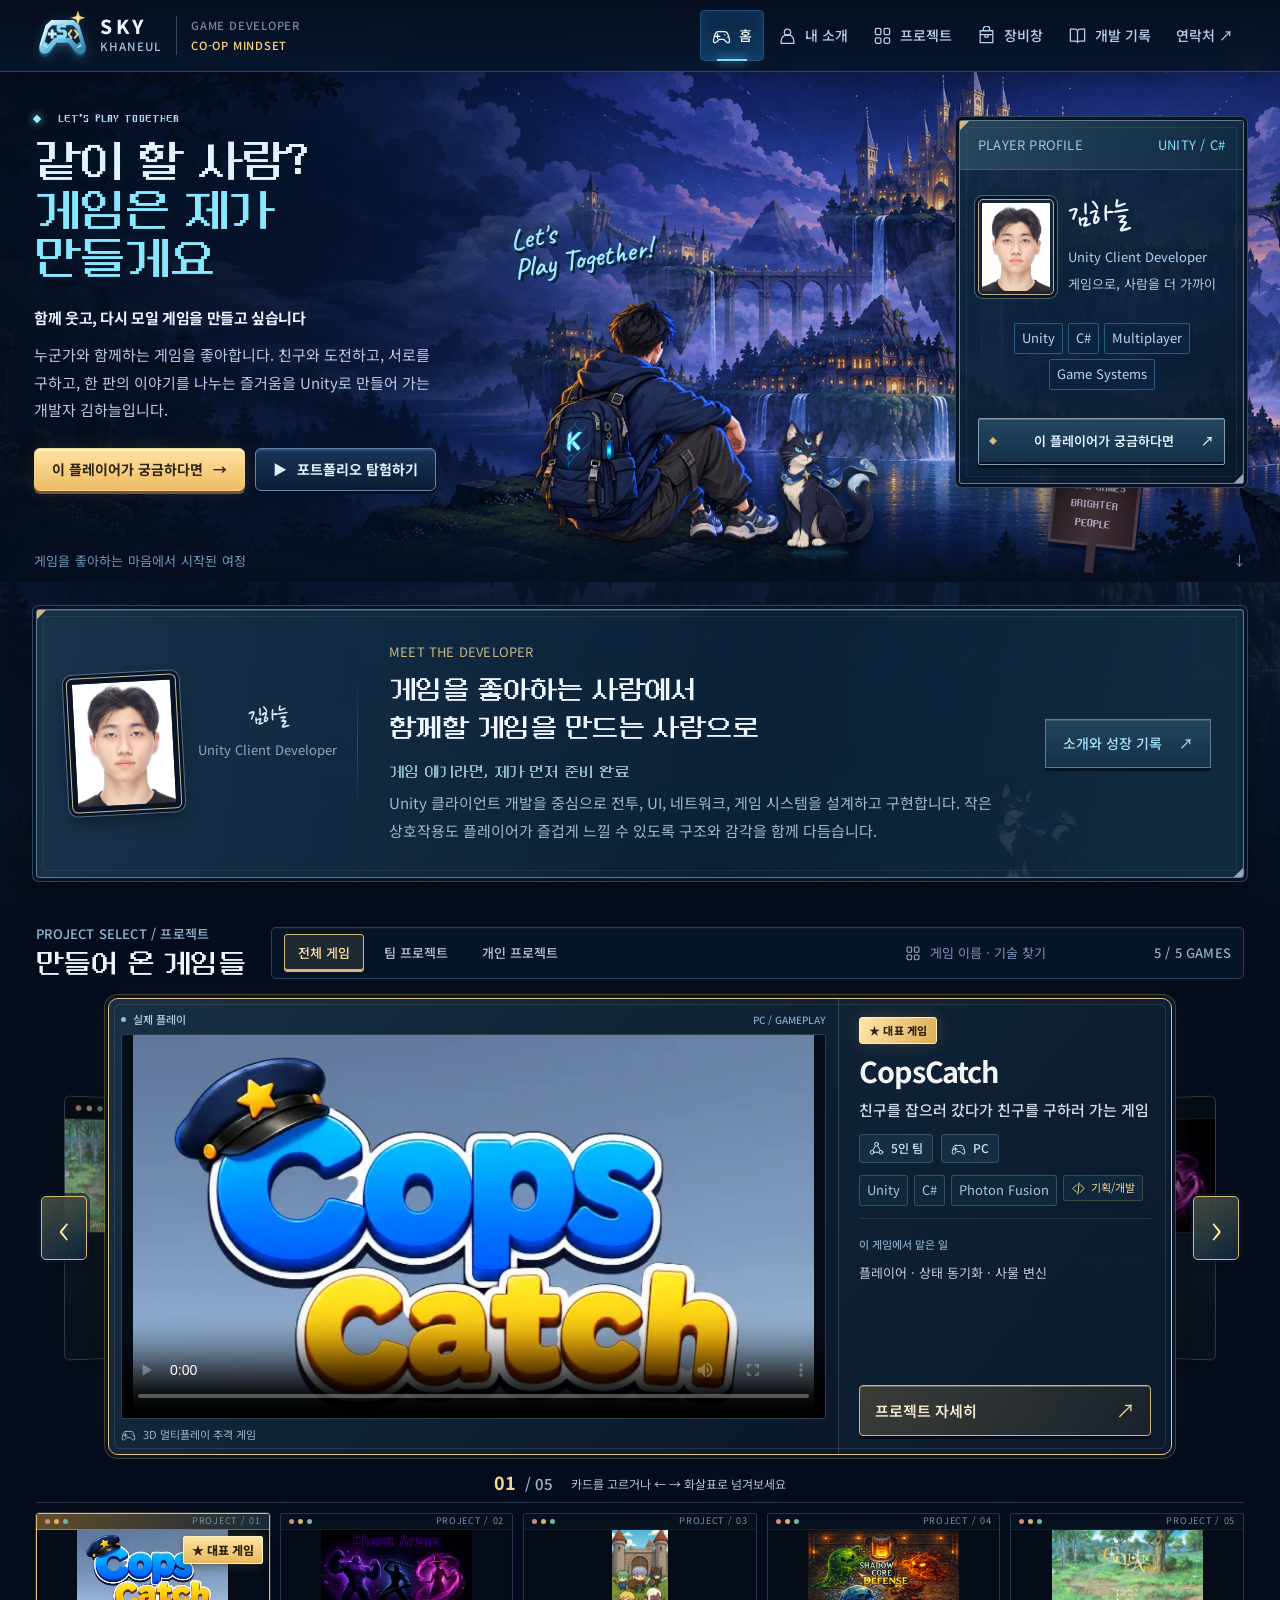
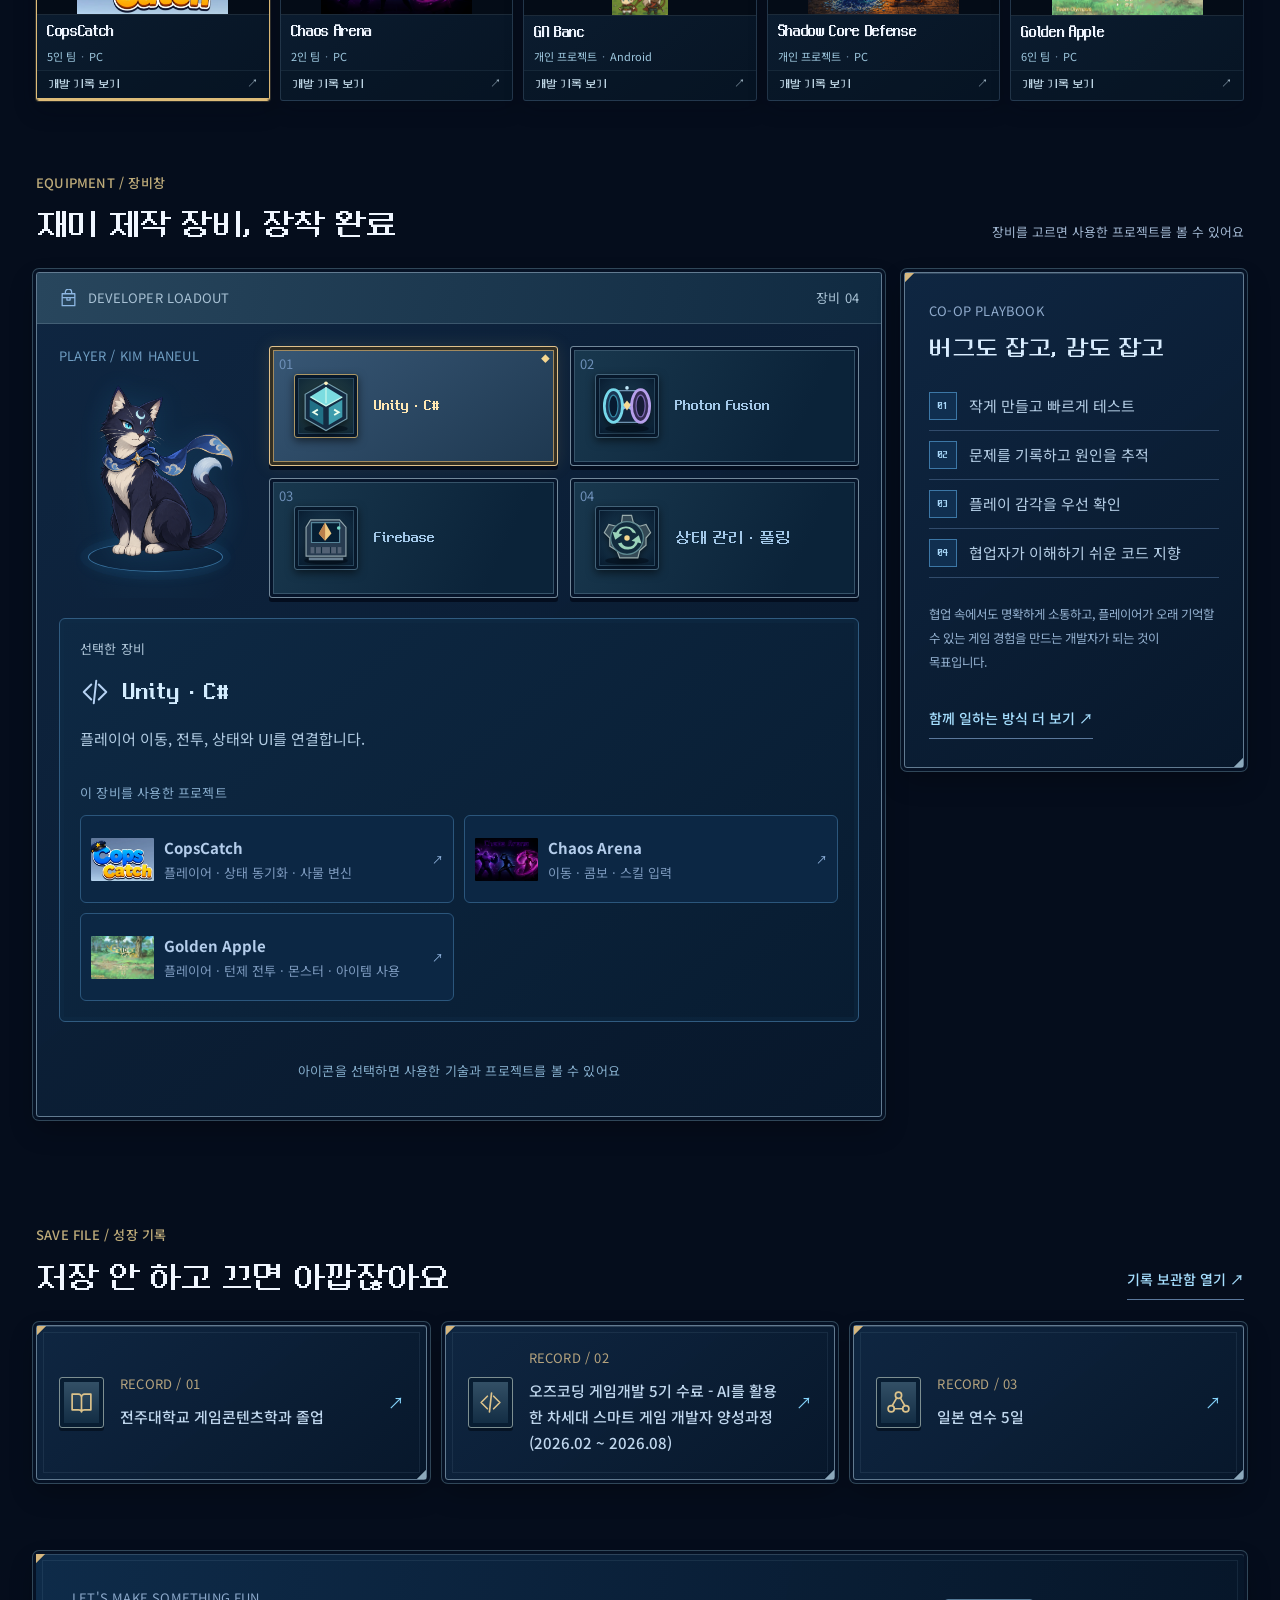
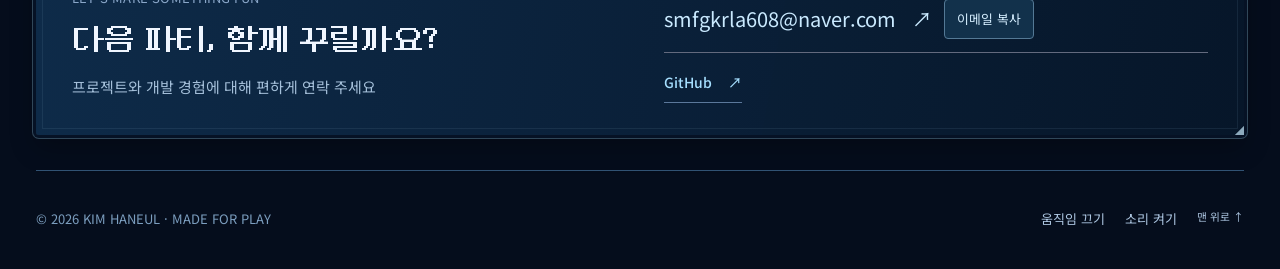
==== index.html @ ab961945 "Restore published project details and emphasize the featured title card" ====
<!doctype html>
<html lang="ko">
<head>
  <meta charset="UTF-8"><meta name="viewport" content="width=device-width, initial-scale=1">
  <meta name="description" content="함께하는 게임을 좋아하는 Unity 개발자 김하늘의 포트폴리오. CopsCatch, Chaos Arena, GN Banc, Shadow Core Defense의 플레이와 개발 기록을 만나보세요.">
  <meta name="theme-color" content="#080f1d"><title>김하늘 | 함께하는 게임을 만드는 개발자</title>
  <link rel="icon" href="assets/sky-dev-mark.svg?v=sky18"><link rel="preload" href="assets/fonts/neodgm-pro.woff2" as="font" type="font/woff2" crossorigin><link rel="preload" href="assets/refined-night-world.png" as="image"><link rel="preload" href="assets/sky-cat.png" as="image">
  <link rel="preconnect" href="https://fonts.googleapis.com"><link rel="preconnect" href="https://fonts.gstatic.com" crossorigin>
  <link href="https://fonts.googleapis.com/css2?family=Caveat:wght@500;600&family=Noto+Sans+KR:wght@400;500;600;700;900&display=swap" rel="stylesheet">
  <link rel="stylesheet" href="style.css?v=email-copy"><link rel="stylesheet" href="playbook.css?v=technical21"><link rel="stylesheet" href="command-deck.css?v=chapter-nowrap"><link rel="stylesheet" href="pixel-world.css?v=sky14"><link rel="stylesheet" href="refinement.css?v=sky14"><link rel="stylesheet" href="expedition.css?v=sky14"><link rel="stylesheet" href="sky-theme.css?v=golden-video19"><script src="pixel-world.js?v=overview37" defer></script><script src="portfolio-data.js?v=repair38" defer></script><script src="planning-data.js?v=planning33" defer></script><script src="app.js?v=repair38" defer></script><link rel="stylesheet" href="planning.css?v=planning34"><script src="planning.js?v=planning33" defer></script><script src="pages.js?v=repair38" defer></script>
  <link rel="stylesheet" href="project-browser.css?v=repair38">
</head>
<body data-view="home">
  <div class="world-backdrop" aria-hidden="true"><div class="world-backdrop-art"></div><div class="world-backdrop-mist"></div></div>
  <a id="skipLink" class="skip-link" href="#main">본문으로 건너뛰기</a>
  <header class="topbar" id="home"><a class="brand" href="#featured" aria-label="김하늘 포트폴리오 홈"><span class="brand-mark" aria-hidden="true"><img src="assets/sky-dev-mark.svg?v=sky18" alt=""></span><span class="brand-identity"><span class="sky-word">SKY</span><b id="brandText">KHANEUL</b></span><span class="brand-caption">GAME DEVELOPER<br><i>CO-OP MINDSET</i></span></a><button class="menu-toggle" id="menuToggle" type="button" aria-expanded="false" aria-controls="siteNav">메뉴</button><nav id="siteNav" aria-label="주요 메뉴"><a href="#featured"><span data-ui-icon="game"></span>홈</a><a href="#profile"><span data-ui-icon="profile"></span>내 소개</a><a href="#projects"><span data-ui-icon="library"></span>프로젝트</a><a href="#skills"><span data-ui-icon="bag"></span>장비창</a><a href="#journal"><span data-ui-icon="learn"></span>개발 기록</a><a href="#contact">연락처 ↗</a></nav></header>

  <div id="routeCue" class="route-cue" aria-hidden="true"><i></i></div>
  <main id="main" class="site-shell"><p id="routeNotice" class="route-notice" role="status" hidden></p>
    <section id="featured" class="party-hero" aria-labelledby="heroTitle">
      <div class="hero-scene" aria-hidden="true"><div class="hero-landscape"></div><img class="hero-cloud cloud-far" src="assets/refined-night-clouds.png" alt=""><img class="hero-cloud cloud-near" src="assets/refined-night-clouds.png" alt=""><div class="lake-light"></div><div class="scene-motes"></div></div>
      <div class="hero-copy"><div class="party-label"><span class="player-pip" aria-hidden="true"></span> LET'S PLAY TOGETHER</div><h1 id="heroTitle"></h1><p class="hero-subtitle" id="heroSubtitle"></p><p id="heroDesc" class="hero-description"></p><div class="hero-actions"><a class="btn primary profile-button" href="#profile"><span>이 플레이어가 궁금하다면</span><span aria-hidden="true">→</span></a><a class="btn project-button" href="#projects"><span aria-hidden="true">▶</span> 포트폴리오 탐험하기</a></div></div>
      <div class="scene-characters"><span class="scene-whisper">Let's<br>Play Together!</span><img class="scene-haneul" src="assets/refined-haneul.png" alt="게임 세계를 바라보는 김하늘의 모험가 캐릭터" fetchpriority="high"><button class="mascot-button scene-robot" id="heroMascot" type="button" data-mascot aria-label="밤하늘 고양이와 인사하기"></button><span class="mascot-bubble" aria-live="polite">다음 게임도 같이?</span></div>
      <aside class="hero-profile game-panel"><div class="panel-topline"><span>PLAYER PROFILE</span><b>UNITY / C#</b></div><a class="hero-identity" href="#profile" aria-label="프로필 사진으로 김하늘 소개 열기"><img id="heroProfilePhoto" src="assets/profile-portrait.jpg" alt="김하늘 프로필"><span><strong id="heroProfileName">김하늘</strong><small id="heroProfileRole">Unity Client Developer</small><i>게임으로, 사람을 더 가까이</i></span></a><div id="profileChips"></div><a class="profile-card-link" href="#profile">이 플레이어가 궁금하다면 <span>↗</span></a></aside>
      <div class="scene-sign" aria-hidden="true"><span>GOOD GAMES</span><b>BRIGHTER<br>PEOPLE</b></div><div class="hero-scene-caption"><span>게임을 좋아하는 마음에서 시작된 여정</span><span aria-hidden="true">↓</span></div>
    </section>
    <section id="about" class="meet-banner game-panel" aria-labelledby="meetTitle"><div class="meet-avatar"><img id="aboutPhoto" src="assets/profile-portrait.jpg" alt="김하늘 프로필"><h3 id="introTitle"></h3></div><div class="meet-copy"><span class="eyebrow">MEET THE DEVELOPER</span><h2 id="meetTitle">게임을 좋아하는 사람에서<br>함께할 게임을 만드는 사람으로</h2><h3 id="aboutTitle"></h3><p id="aboutText"></p></div><a class="text-button" id="openAboutDetail" href="#profile">소개와 성장 기록 <span aria-hidden="true">↗</span></a><span id="profileMascot" class="meet-bot" aria-hidden="true"></span></section>
    <section id="projects" class="section project-showcase" aria-labelledby="projectsTitle">
      <div id="gameSelector" class="project-browser" role="region" aria-roledescription="캐러셀" aria-label="프로젝트 둘러보기">
        <div class="project-browser-top">
        <header class="section-head showcase-heading"><div><span class="eyebrow">PROJECT SELECT / 프로젝트</span><h2 id="projectsTitle">만들어 온 게임들</h2></div><p class="muted">직접 고르고, 플레이와 개발 이야기를 만나보세요</p></header>
          <div class="library-toolbar showcase-toolbar"><div class="library-filters" role="group" aria-label="프로젝트 종류"><button type="button" data-library-filter="all" aria-pressed="true">전체 게임</button><button type="button" data-library-filter="team" aria-pressed="false">팀 프로젝트</button><button type="button" data-library-filter="solo" aria-pressed="false">개인 프로젝트</button></div><label class="project-search"><span data-ui-icon="library" aria-hidden="true"></span><span class="sr-only">프로젝트 검색</span><input id="projectSearch" type="search" placeholder="게임 이름 · 기술 찾기" autocomplete="off"></label><span id="projectCount" class="project-count" role="status"></span></div>
        </div>
        <div id="projectStage" class="project-stage">
          <div id="projectNeighbors" class="project-neighbors"></div>
          <div id="featuredGame" class="project-active" aria-live="off"></div>
          <button id="prevGame" class="project-arrow project-arrow-prev" type="button" aria-label="이전 프로젝트">‹</button>
          <button id="nextGame" class="project-arrow project-arrow-next" type="button" aria-label="다음 프로젝트">›</button>
        </div>
        <div id="projectPosition" class="project-position"><span id="carouselCount" class="project-position-count"></span><p>카드를 고르거나 <span aria-hidden="true">← →</span> 화살표로 넘겨보세요</p></div>
        <div id="gameTabs" class="project-roster" role="group" aria-label="전체 프로젝트 선택"></div>
        <div id="libraryEmpty" class="showcase-empty" hidden><span data-ui-icon="library" aria-hidden="true"></span><h3>검색 결과가 없어요</h3><p>다른 게임 이름이나 기술로 찾아보세요.</p><button id="clearProjectSearch" type="button" class="btn">전체 게임으로 돌아가기</button></div>
        <p id="carouselAnnouncement" class="sr-only" aria-live="polite"></p>
      </div>
    </section>
    <section id="skills" class="section skills-section" aria-labelledby="skillsTitle"><div class="section-head"><div><span class="eyebrow">EQUIPMENT / 장비창</span><h2 id="skillsTitle">재미 제작 장비, 장착 완료</h2></div><p class="muted">장비를 고르면 사용한 프로젝트를 볼 수 있어요</p></div><div class="experience-layout"><div id="skillsGrid"></div><aside class="workbench game-panel"><span class="eyebrow">CO-OP PLAYBOOK</span><h3>버그도 잡고, 감도 잡고</h3><div id="workStyle"></div><p id="aboutGoal"></p><a href="#profile/teamwork" class="text-link">함께 일하는 방식 더 보기 ↗</a></aside></div></section>
    <section id="journal" class="section journal-section" aria-labelledby="journalTitle"><div class="section-head"><div><span class="eyebrow">SAVE FILE / 성장 기록</span><h2 id="journalTitle">저장 안 하고 끄면 아깝잖아요</h2></div><a class="text-link" href="#profile/journey">기록 보관함 열기 ↗</a></div><div id="homeJournal" class="journal-grid"></div></section>
    <section id="contact" class="section contact-section game-panel" aria-labelledby="contactTitle"><div><span class="eyebrow">LET'S MAKE SOMETHING FUN</span><h2 id="contactTitle">다음 파티, 함께 꾸릴까요?</h2><p>프로젝트와 개발 경험에 대해 편하게 연락 주세요</p></div><div id="contactCards"></div></section>
  </main>
  <main id="projectPage" class="route-page project-page" aria-labelledby="projectTitle" hidden>
    <header class="page-commandbar"><a href="#projects" class="page-back">← 게임 월드</a><span class="eyebrow" id="detailStatus"></span><div id="projectNext" class="next-project-link"></div></header>
    <div class="chapter-dock"><div class="dock-label"><span class="eyebrow">CHAPTER SELECT</span><span>개발 기록</span></div><nav id="detailMenu" class="chapter-menu" aria-label="프로젝트 목차"></nav><div class="detail-progress" id="detailProgress"><span>READING <b id="detailProgressText">0%</b></span><i aria-hidden="true"></i></div></div>
    <article id="detailContent" class="detail-content"></article>
  </main>
  <main id="profilePage" class="route-page profile-page" aria-labelledby="profileTitle" hidden>
    <header class="page-commandbar"><a href="#about" class="page-back">← 로비로</a><span class="eyebrow">PLAYER PROFILE / KIM HANEUL</span><a href="#projects" class="command-link">게임 월드로 ↗</a></header>
    <div class="chapter-dock"><div class="dock-label"><span class="eyebrow">PLAYER FILE</span><span>김하늘</span></div><nav id="profileMenu" class="chapter-menu" aria-label="프로필 목차"></nav><div class="detail-progress" id="profileProgress"><span>READING <b id="profileProgressText">0%</b></span><i aria-hidden="true"></i></div></div>
    <div id="aboutDetailContent"></div>
  </main>
  <footer class="site-footer"><span>© <span id="year">2026</span> KIM HANEUL · MADE FOR PLAY</span><div class="footer-actions"><button id="motionToggle" type="button" aria-pressed="false">움직임 끄기</button><button id="soundToggle" type="button" aria-pressed="false">소리 켜기</button><a href="#featured">맨 위로 ↑</a></div></footer>
  <noscript><p class="noscript-message">프로젝트 상세와 플레이 장면은 JavaScript를 켜면 볼 수 있습니다. 연락처: <a href="mailto:smfgkrla608@naver.com">smfgkrla608@naver.com</a> · <a href="https://github.com/haneul68">GitHub</a></p></noscript>
</body>
</html>
---- style.css ----
:root {
  color-scheme: dark;
  --bg: #10121b;
  --panel: #181c28;
  --text: #f4f5fa;
  --muted: #b0b7c9;
  --line: #34394b;
  --primary: #9b86ff;
  --accent: #82e0fa;
  --yellow: #ffda88;
  --card-radius: 8px;
  font-family: 'Noto Sans KR', system-ui, sans-serif;
  font-size: 16px;
}
* { box-sizing: border-box; }
html { scroll-behavior: smooth; scroll-padding-top: 100px; }
body { margin: 0; background: var(--bg); color: var(--text); line-height: 1.7; }
body[data-background="studio"] { --bg: #0d171d; }
body[data-background="neon"] { --bg: #171326; }
body.dialog-open { overflow: hidden; }
a { color: inherit; text-decoration: none; }
button, input, textarea, select { font: inherit; }
button { color: inherit; cursor: pointer; }
button, a { -webkit-tap-highlight-color: transparent; }
a, button { touch-action: manipulation; }
button:disabled { cursor: default; }
img, canvas, video { max-width: 100%; display: block; }
[hidden] { display: none !important; }
figure { margin: 0; }
h1, h2, h3, h4, p { margin-top: 0; }
h1, h2, h3, h4 { line-height: 1.35; word-break: keep-all; overflow-wrap: anywhere; }
p { word-break: keep-all; overflow-wrap: anywhere; }
:focus-visible { outline: 3px solid var(--accent); outline-offset: 5px; border-radius: 3px; }
:target { scroll-margin-top: 100px; }
::selection { color: #10121b; background: var(--accent); }
.skip-link { position: fixed; top: -80px; left: 16px; z-index: 1000; padding: 12px 20px; background: var(--accent); color: #10121b; }
.skip-link:focus { top: 12px; }
.topbar { position: sticky; top: 0; z-index: 20; width: 100%; padding: 0 max(32px, calc((100% - 1280px)/2)); height: 78px; display: flex; align-items: center; justify-content: space-between; gap: 24px; border-bottom: 1px solid var(--line); background: #10121bf5; backdrop-filter: blur(12px); }
.brand { display: flex; align-items: center; gap: 10px; letter-spacing: .08em; font-size: .875rem; }
.brand-mark { font-size: 1.6rem; font-weight: 900; color: var(--accent); letter-spacing: -.1em; padding-right: 6px; }
#siteNav { display: flex; gap: 28px; align-items: center; font-size: .875rem; }
#siteNav a { padding: 22px 0; color: var(--muted); border-bottom: 2px solid transparent; }
#siteNav a:hover, #siteNav a[aria-current] { color: var(--text); border-bottom-color: var(--accent); }
.menu-toggle { display: none; min-height: 44px; border: 1px solid var(--line); border-radius: 4px; background: var(--panel); padding: 6px 15px; }
.site-shell, .site-footer { width: min(1280px, calc(100% - 64px)); margin: auto; }
.intro { display: grid; grid-template-columns: 1fr 1fr; align-items: center; gap: 40px; padding: 38px 0; }
.intro-person { display: flex; align-items: center; gap: 18px; }
.intro-person img { width: 64px; height: 64px; object-fit: cover; border-radius: 50%; border: 1px solid var(--line); }
.eyebrow { display: block; font-size: .75rem; font-weight: 600; letter-spacing: .14em; line-height: 1.5; color: var(--accent); }
.intro h1 { font-size: 1.3rem; margin: 7px 0 0; }
.intro h1 span { display: inline-block; font-size: .875rem; font-weight: 400; margin-left: 10px; color: var(--muted); }
.intro > p { margin: 0; font-size: .9375rem; line-height: 1.85; color: var(--muted); max-width: 530px; }
.featured-section { border: 1px solid #414961; border-radius: var(--card-radius); background: #171c2b; overflow: clip; }
.featured-header { padding: 16px 26px; display: flex; justify-content: space-between; align-items: center; border-bottom: 1px solid var(--line); }
.featured-header .eyebrow { color: #c4cbdf; }
.status { display: inline-flex; gap: 8px; align-items: center; font-size: .8125rem; color: #dce4fa; }
.status i { width: 7px; height: 7px; border-radius: 50%; background: #99edc2; }
.featured-layout { display: grid; grid-template-columns: .9fr 1.25fr; gap: 32px; align-items: center; padding: 32px 0 32px 32px; }
.featured-copy { min-width: 0; }
.featured-copy h2 { font-size: clamp(2.7rem, 5.7vw, 5rem); line-height: 1.05; margin: 0 0 21px; letter-spacing: -.06em; font-weight: 900; }
.featured-lead { font-size: clamp(1.2rem, 1.9vw, 1.65rem); line-height: 1.5; font-weight: 700; margin-bottom: 16px; color: var(--yellow); }
.featured-description { color: #c9cede; margin-bottom: 18px; font-size: 1rem; line-height: 1.8; max-width: 470px; }
.project-facts { display: flex; flex-wrap: wrap; gap: 4px 10px; font-size: .8125rem; color: #d1d7e7; }
.project-facts span + span::before { content: '/'; color: #707a95; margin-right: 10px; }
.tags { display: flex; flex-wrap: wrap; gap: 7px; margin: 12px 0; }
.tags span { font-size: .8125rem; line-height: 1.5; padding: 4px 9px; border: 1px solid #454b5e; border-radius: 4px; color: #d5dbea; }
.featured-role { font-size: .875rem; color: #c8cee0; margin: 16px 0 22px; line-height: 1.7; }
.featured-role b { color: var(--text); margin-right: 8px; }
.hero-actions { display: flex; flex-wrap: wrap; gap: 10px; }
.btn { min-height: 46px; padding: 10px 17px; border: 1px solid #5a6177; border-radius: 4px; display: inline-flex; align-items: center; justify-content: center; gap: 14px; font-size: .875rem; font-weight: 600; background: transparent; }
.btn.primary { background: var(--accent); color: #12232c; border-color: var(--accent); }
.btn:hover { border-color: var(--text); background: #ffffff0d; }
.btn.primary:hover { background: #b7edfa; color: #12232c; }
.featured-media { min-width: 0; align-self: stretch; display: flex; flex-direction: column; justify-content: center; background: #0c1019; border: 1px solid #41495c; border-right: 0; border-radius: 6px 0 0 6px; overflow: hidden; }
.featured-media > img, .featured-media video { width: 100%; aspect-ratio: 16/9; object-fit: contain; }
.featured-media figcaption { display: flex; align-items: center; gap: 8px; justify-content: flex-start; padding: 14px 16px; font-size: .75rem; color: #b8c3db; border-top: 1px solid #2f3749; }
.featured-media figcaption > span:last-child { margin-left: auto; }
.record-mark { color: var(--yellow); font-size: .65rem; }
.featured-bottom { display: grid; grid-template-columns: 1fr auto; gap: 36px; align-items: center; padding: 20px 28px; border-top: 1px solid var(--line); background: #121623; color: #b8c1d6; font-size: .875rem; }
.featured-bottom span { max-width: 840px; }
.featured-bottom a { white-space: nowrap; color: var(--text); border-bottom: 1px solid #656f85; padding: 5px 0; }
.section { padding: 84px 0; border-bottom: 1px solid var(--line); }
.section-head { display: flex; align-items: flex-end; justify-content: space-between; gap: 28px; margin-bottom: 36px; }
.section-head .eyebrow { margin-bottom: 11px; }
.section-head h2 { font-size: clamp(1.55rem, 2.8vw, 2.35rem); letter-spacing: -.045em; margin-bottom: 0; }
.section-head .muted { font-size: .875rem; }
.muted { color: var(--muted); }
.section-index { font-size: .8125rem; letter-spacing: .08em; color: #969fb5; }
.case-row { border-top: 1px solid var(--line); }
.case-row:last-child { border-bottom: 1px solid var(--line); }
.case-row summary { display: flex; align-items: center; gap: 25px; padding: 23px 0; list-style: none; cursor: pointer; }
.case-row summary::-webkit-details-marker { display: none; }
.case-row summary h3 { margin: 0; font-size: 1.2rem; font-weight: 600; }
.case-number { color: var(--primary); font: 500 .875rem ui-monospace, monospace; }
.expand-mark { font-size: 1.5rem; font-weight: 400; margin-left: auto; padding: 0 8px; }
.case-row[open] .expand-mark { transform: rotate(45deg); color: var(--accent); }
.case-preview { display: grid; grid-template-columns: .8fr 1.2fr; gap: 8px 48px; padding: 0 42px 26px; }
.case-preview p { color: var(--muted); margin: 0; font-size: 1rem; line-height: 1.9; }
.case-preview .text-link { grid-column: 2; justify-self: start; margin-top: 12px; }
.text-link, .text-button { font-size: .875rem; color: var(--accent); display: inline-flex; align-items: center; gap: 16px; min-height: 44px; padding: 8px 0; border: 0; border-bottom: 1px solid #525e73; background: transparent; font-weight: 500; }
.text-link:hover, .text-button:hover { color: white; border-color: white; }
.project-grid { display: grid; grid-template-columns: repeat(3, minmax(0, 1fr)); gap: 30px; }
.project-card { min-width: 0; display: flex; flex-direction: column; }
.project-cover { position: relative; display: block; aspect-ratio: 16/10; background: #1b2230; overflow: hidden; border-radius: var(--card-radius); border: 1px solid var(--line); margin-bottom: 20px; }
.project-cover img { width: 100%; height: 100%; object-fit: cover; transition: transform .25s ease; }
.project-cover:hover img { transform: scale(1.035); }
.project-cover[href*="gn-banc"] img { object-position: 50% 53%; }
.cover-arrow { position: absolute; right: 12px; bottom: 12px; display: grid; place-items: center; width: 36px; height: 36px; border-radius: 50%; background: #10121bec; font-size: 1.2rem; border: 1px solid #7d889f; }
.card-meta { color: var(--muted); font-size: .8125rem; margin-bottom: 9px; }
.project-card h3 { font-size: 1.5rem; letter-spacing: -.04em; margin: 0 0 12px; }
.project-card p { margin-bottom: 12px; color: var(--muted); font-size: 1rem; }
.project-card .card-role { font-size: .875rem; color: #cbd3e4; margin-top: auto; }
.card-role b { color: var(--text); margin-right: 5px; }
.project-card .text-link { align-self: flex-start; }
.experience-layout { display: grid; grid-template-columns: 1.2fr .8fr; gap: 64px; }
.skill-row { display: grid; grid-template-columns: 170px 1fr; gap: 22px; padding: 22px 0; border-top: 1px solid var(--line); }
.skill-row h3 { font-size: 1rem; margin: 0; font-weight: 600; }
.skill-row p { margin: 0 0 8px; color: var(--muted); font-size: 1rem; }
.skill-projects { display: flex; gap: 14px; flex-wrap: wrap; font-size: .8125rem; color: var(--accent); }
.skill-projects a { padding: 5px 0; text-decoration: underline; text-underline-offset: 5px; }
.profile-note { padding: 24px 28px; border-left: 2px solid var(--primary); background: #1a1c2a; align-self: start; }
.profile-note h3 { font-size: 1.25rem; margin-bottom: 18px; }
.profile-note > p { font-size: 1rem; color: #bdc4d8; }
.education-item { font-size: .875rem; color: #c4cada; padding-top: 14px; border-top: 1px solid var(--line); }
.contact-section { display: grid; grid-template-columns: 1fr 1fr; gap: 48px; align-items: center; }
.contact-section h2 { font-size: clamp(1.5rem, 2.6vw, 2rem); margin: 12px 0; }
.contact-section p { color: var(--muted); margin-bottom: 0; }
.contact-email { font-size: clamp(1.1rem, 2vw, 1.55rem); display: flex; justify-content: space-between; gap: 16px; padding: 16px 0; border-bottom: 1px solid #636a7e; overflow-wrap: anywhere; }
.contact-email:hover { color: var(--accent); }
.contact-links { display: flex; gap: 24px; margin-top: 10px; }
.site-footer { padding: 26px 0; display: flex; align-items: center; justify-content: space-between; gap: 20px; color: #adb5c8; font-size: .75rem; }
.footer-actions { display: flex; gap: 20px; align-items: center; flex-wrap: wrap; }
.footer-actions button, .footer-actions a { color: #bdc5d7; border: 0; background: none; padding: 10px 0; font-size: .8125rem; min-height: 44px; }
.footer-actions button:hover, .footer-actions a:hover { color: var(--text); text-decoration: underline; text-underline-offset: 5px; }
.motion-media { position: relative; width: 100%; aspect-ratio: 16/9; background: #090d15; overflow: hidden; }
.motion-media > img, .motion-media > canvas { width: 100%; height: 100%; object-fit: contain; }
.motion-media.is-paused img:not([hidden]) { opacity: 0; }
.media-toggle { position: absolute; right: 10px; bottom: 10px; padding: 8px 14px; min-height: 40px; font-size: .8125rem; line-height: 1.3; border: 1px solid #a1afc7; border-radius: 4px; background: #111724ed; color: #fff; }
.media-toggle:hover { background: #243044; }
dialog { color: var(--text); background: var(--bg); border: 1px solid #565e73; padding: 0; border-radius: 10px; box-shadow: 0 24px 80px #0009; }
dialog::backdrop { background: #04070ccf; backdrop-filter: blur(8px); }
.project-dialog { width: min(1380px, calc(100vw - 48px)); max-width: none; height: calc(100dvh - 48px); max-height: none; overflow: hidden; }
.dialog-bar { display: flex; align-items: center; justify-content: space-between; gap: 20px; min-height: 64px; height: 64px; padding: 8px 24px; border-bottom: 1px solid var(--line); background: #171c2a; }
.dialog-bar .eyebrow { margin-left: auto; }
.back-link { font-size: .875rem; padding: 10px 0; }
.icon-close { flex-shrink: 0; background: #242b3a; border: 1px solid #576278; border-radius: 4px; width: 42px; height: 42px; line-height: 1; font-size: 1.8rem; }
.icon-close:hover { background: #353e54; }
.detail-layout { display: grid; grid-template-columns: 225px minmax(0, 1fr); height: calc(100% - 64px); }
.detail-menu { overflow-y: auto; border-right: 1px solid var(--line); padding: 28px 18px; background: #131722; }
.detail-menu a { display: block; padding: 12px; margin-bottom: 5px; color: var(--muted); font-size: .875rem; line-height: 1.6; border-left: 2px solid transparent; }
.detail-menu a:hover, .detail-menu a[aria-current] { color: white; background: #222a3b; border-left-color: var(--accent); }
.detail-content { min-width: 0; overflow-y: auto; overscroll-behavior: contain; padding: 40px clamp(20px, 4vw, 64px); scroll-behavior: smooth; }
.detail-hero { border-bottom: 1px solid var(--line); padding-bottom: 32px; }
.detail-hero h2 { font-size: clamp(2rem, 4.7vw, 4rem); letter-spacing: -.05em; margin: 12px 0 20px; }
.detail-summary { font-size: 1.15rem; line-height: 1.8; color: #cbd2e4; max-width: 780px; }
.portfolio-meta { display: grid; grid-template-columns: repeat(3, minmax(0, 1fr)); gap: 20px; margin: 28px 0; }
.portfolio-meta > div:last-child { grid-column: 1 / -1; }
.portfolio-meta dt { font-size: .8125rem; color: #a7b1c8; margin-bottom: 5px; }
.portfolio-meta dd { margin: 0; font-size: 1rem; line-height: 1.8; }
.project-links { display: flex; flex-wrap: wrap; gap: 10px; }
.detail-section { padding: 42px 0; border-bottom: 1px solid var(--line); scroll-margin-top: 20px; }
.detail-heading { margin-bottom: 25px; }
.detail-heading .eyebrow { margin-bottom: 8px; }
.detail-heading h3 { font-size: clamp(1.35rem, 2.2vw, 1.8rem); margin-bottom: 0; letter-spacing: -.035em; }
.detail-section p { color: #c1c9dc; line-height: 1.95; font-size: 1rem; }
.showcase-grid { display: grid; grid-template-columns: repeat(2, minmax(0,1fr)); gap: 28px; }
.showcase-grid .is-media:first-child:nth-last-child(3) { grid-column: 1 / -1; }
.showcase-block { min-width: 0; }
.showcase-block h4 { font-size: 1rem; color: var(--yellow); margin-bottom: 10px; }
.showcase-block p { margin: 0; }
.showcase-block figure { margin-bottom: 12px; }
.showcase-block figure > img, .showcase-block figure > video { width: 100%; aspect-ratio: 16/9; object-fit: contain; background: #090d15; border: 1px solid var(--line); }
.showcase-block figcaption { font-size: .8125rem; color: #b4bfd3; padding: 10px 0 0; }
.showcase-block .caption { font-size: .8125rem; color: var(--muted); margin-top: 10px; }
.case-study { display: grid; grid-template-columns: 1fr 1fr; gap: 26px 36px; }
.case-study .is-media { grid-column: 1 / -1; }
.case-study .is-text { border-left: 2px solid #515d78; padding-left: 18px; }
.case-study .is-text:nth-child(4) { border-left-color: var(--accent); }
.architecture-board h4 { font-size: 1rem; margin-bottom: 18px; }
.flow-steps { display: flex; list-style: none; margin: 0 0 36px; padding: 0; gap: 12px; }
.flow-steps li { flex: 1; position: relative; min-width: 0; padding: 15px 12px; background: #202737; border-top: 2px solid var(--accent); font-size: .875rem; }
.flow-steps li:not(:last-child)::after { content: '→'; position: absolute; right: -11px; top: 16px; color: var(--accent); z-index: 1; }
.flow-steps b { display: block; margin-bottom: 8px; overflow-wrap: anywhere; }
.flow-steps span { display: block; color: var(--muted); line-height: 1.65; }
.system-list { list-style: none; margin: 0 0 24px; padding: 0; }
.system-list li { display: grid; grid-template-columns: minmax(180px, 1fr) 1fr; gap: 22px; padding: 14px 0; border-bottom: 1px solid var(--line); }
.system-list b { font: 500 .875rem/1.8 ui-monospace, monospace; color: #b3e9f7; overflow-wrap: anywhere; }
.system-list span { font-size: .9375rem; color: #c7d0e0; }
.architecture-note { border-left: 2px solid var(--primary); padding: 12px 20px; background: #202231; }
.detail-list { padding-left: 22px; color: #c3ccde; }
.detail-list li { padding: 6px 0; }
.gallery { display: grid; grid-template-columns: repeat(2,minmax(0,1fr)); gap: 20px; }
.code { overflow-x: auto; padding: 20px; background: #080d17; font-size: .875rem; border: 1px solid var(--line); border-radius: 4px; color: #b3e9f7; }
.related-projects { padding: 32px 0 12px; display: flex; gap: 20px; flex-wrap: wrap; font-size: .875rem; }
.related-projects .eyebrow { width: 100%; }
.related-projects a { color: var(--accent); padding: 10px 0; }
.about-dialog { width: min(820px, calc(100% - 48px)); max-height: calc(100dvh - 48px); overflow: auto; }
.about-dialog .dialog-bar { position: sticky; top: 0; z-index: 2; }
.about-dialog .dialog-bar .eyebrow { margin-left: 0; }
#aboutDetailContent { padding: 32px; }
.about-detail-head { display: flex; align-items: center; gap: 22px; margin-bottom: 32px; }
.about-detail-head img { width: 80px; height: 80px; object-fit: cover; border-radius: 50%; }
.about-detail-head h2 { font-size: 1.5rem; margin: 0 0 5px; }
.about-detail-head p { font-size: .875rem; margin: 0; }
#aboutDetailContent h3 { font-size: 1.2rem; margin-top: 36px; }
#aboutDetailContent p { color: #c1cadc; }
.certificate-list { list-style: none; padding: 0; }
.certificate-list li { display: flex; justify-content: space-between; gap: 20px; border-bottom: 1px solid var(--line); padding: 16px 0; font-size: .875rem; }
.certificate-list small { color: var(--muted); white-space: nowrap; font-size: .75rem; }
.noscript-message { padding: 24px; text-align: center; }
@media (min-width: 1600px) {
  .featured-layout { padding-top: 42px; padding-bottom: 42px; }
}
@media (max-width: 1100px) {
  .featured-layout { gap: 24px; grid-template-columns: 1fr 1.1fr; padding-left: 24px; }
  .featured-media figcaption > span:last-child { display: none; }
  .featured-bottom { gap: 24px; }
  .experience-layout { gap: 32px; }
  .skill-row { grid-template-columns: 1fr; gap: 8px; }
  .project-grid { gap: 22px; }
  .detail-layout { grid-template-columns: 180px minmax(0, 1fr); }
  .detail-menu { padding: 20px 10px; }
  .flow-steps { flex-wrap: wrap; }
  .flow-steps li { flex: 1 1 120px; }
}
@media (max-width: 800px) {
  .intro { grid-template-columns: 1fr; gap: 18px; padding: 28px 0; }
  .intro h1 span { display: block; margin: 4px 0 0; font-size: .8125rem; }
  .intro-person { gap: 12px; }
  .featured-layout { grid-template-columns: 1fr; padding: 26px; gap: 26px; }
  .featured-copy h2 { font-size: 3.75rem; }
  .featured-lead br { display: none; }
  .featured-description { max-width: none; }
  .featured-media { border: 1px solid #41495c; border-radius: 6px; }
  .featured-bottom { display: block; }
  .featured-bottom a { display: inline-block; margin-top: 10px; }
  .section { padding: 58px 0; }
  .section-head { align-items: flex-start; margin-bottom: 28px; }
  .section-head .muted { display: none; }
  .project-grid { grid-template-columns: 1fr; gap: 40px; }
  .project-card { display: grid; grid-template-columns: 42% minmax(0,1fr); column-gap: 24px; align-content: start; }
  .project-cover { grid-column: 1; grid-row: 1 / 7; align-self: start; margin: 0; }
  .project-card > :not(.project-cover) { grid-column: 2; }
  .project-card .text-link { justify-self: start; }
  .experience-layout { grid-template-columns: 1fr; gap: 36px; }
  .skill-row { grid-template-columns: 180px 1fr; }
  .contact-section { grid-template-columns: 1fr; gap: 18px; }
  .contact-email { max-width: 520px; }
  .detail-layout { display: flex; flex-direction: column; }
  .detail-menu { flex: 0 0 auto; display: flex; gap: 8px; padding: 8px 16px; overflow-x: auto; overflow-y: hidden; border-right: 0; border-bottom: 1px solid var(--line); }
  .detail-menu a { white-space: nowrap; margin: 0; border-left: 0; border-bottom: 2px solid transparent; padding: 10px; font-size: .8125rem; }
  .detail-menu a[aria-current] { border-bottom-color: var(--accent); }
  .detail-content { flex: 1; padding: 28px 24px; }
  .detail-summary { font-size: 1rem; }
  .system-list li { grid-template-columns: 1fr; gap: 4px; }
}
@media (max-width: 900px) {
  .menu-toggle { display: block; }
  #siteNav { display: none; position: absolute; top: 77px; left: 0; right: 0; padding: 16px 24px; gap: 0; background: #171c2a; border-bottom: 1px solid #515a71; box-shadow: 0 15px 25px #0007; }
  #siteNav.is-open { display: grid; }
  #siteNav a { padding: 12px 0; }
}
@media (max-width: 600px) {
  html { scroll-padding-top: 82px; }
  .topbar { height: 64px; padding: 0 20px; }
  #siteNav { top: 63px; }
  .site-shell, .site-footer { width: calc(100% - 36px); }
  .intro { grid-template-columns: 1fr; gap: 14px; padding: 24px 2px; }
  .intro-person img { width: 48px; height: 48px; }
  .intro h1 span { display: inline-block; font-size: .75rem; margin-left: 8px; }
  .intro > p { font-size: .875rem; line-height: 1.8; }
  .featured-header { padding: 12px 16px; }
  .featured-header .eyebrow { font-size: .75rem; letter-spacing: .09em; }
  .featured-layout { display: flex; flex-direction: column; align-items: stretch; padding: 22px 18px 18px; gap: 0; }
  .featured-copy { display: contents; }
  .featured-copy h2 { order: 0; }
  .featured-lead { order: 1; }
  .featured-media { order: 2; margin: 4px 0 20px; }
  .featured-description { order: 3; }
  .project-facts { order: 4; }
  .featured-copy .tags { order: 5; }
  .featured-role { order: 6; }
  .hero-actions { order: 7; }
  .featured-copy h2 { font-size: clamp(2.6rem, 11vw, 3.5rem); margin-bottom: 16px; }
  .featured-lead { font-size: 1.25rem; margin-bottom: 14px; }
  .featured-lead br { display: block; }
  .featured-description { font-size: 1rem; }
  .featured-role { margin: 16px 0; }
  .featured-media figcaption { padding: 11px; font-size: .75rem; }
  .featured-bottom { padding: 16px 18px; font-size: .8125rem; }
  .section { padding: 48px 0; }
  .section-head { gap: 14px; }
  .section-index { display: none; }
  .section-head h2 { font-size: 1.5rem; }
  .case-row summary { gap: 12px; padding: 20px 0; }
  .case-row summary h3 { font-size: 1.05rem; }
  .case-preview { display: block; padding: 0 0 22px 27px; }
  .case-preview p + p { margin-top: 15px; }
  .case-preview p { font-size: .9375rem; }
  .project-card { display: flex; }
  .project-cover { align-self: stretch; width: 100%; margin-bottom: 18px; }
  .project-card h3 { font-size: 1.45rem; }
  .project-grid { gap: 44px; }
  .skill-row { grid-template-columns: 1fr; gap: 10px; }
  .profile-note { padding: 22px; }
  .site-footer { flex-direction: column; align-items: flex-start; gap: 6px; padding: 22px 0; }
  .footer-actions { width: 100%; justify-content: space-between; gap: 10px; }
  .project-dialog { width: 100%; height: 100dvh; max-height: 100dvh; margin: 0; border-radius: 0; border: 0; }
  .dialog-bar { padding: 8px 18px; }
  .dialog-bar .eyebrow { font-size: .75rem; letter-spacing: .02em; }
  .detail-content { padding: 26px 20px; }
  .detail-hero h2 { font-size: 2.35rem; }
  .portfolio-meta { gap: 16px; }
  .portfolio-meta dd { font-size: .9375rem; }
  .detail-section { padding: 32px 0; }
  .case-study, .showcase-grid, .gallery { grid-template-columns: 1fr; }
  .showcase-grid .is-media:first-child:nth-last-child(3) { grid-column: auto; }
  .case-study { gap: 25px; }
  .flow-steps { display: grid; grid-template-columns: 1fr; gap: 10px; }
  .flow-steps li { display: grid; grid-template-columns: 110px 1fr; gap: 12px; padding: 14px; border-top: 0; border-left: 2px solid var(--accent); }
  .flow-steps li:not(:last-child)::after { content: '↓'; right: auto; left: 28px; top: auto; bottom: -17px; }
  .flow-steps b { margin: 0; }
  .about-dialog { width: calc(100% - 24px); max-height: calc(100dvh - 24px); }
  #aboutDetailContent { padding: 24px 20px; }
  .about-detail-head { gap: 15px; }
  .about-detail-head img { width: 58px; height: 58px; }
  .about-detail-head h2 { font-size: 1.25rem; }
  .certificate-list li { flex-direction: column; gap: 5px; }
}
@media (max-width: 360px) {
  .intro h1 span { display: block; margin-left: 0; }
  .hero-actions .btn { width: 100%; }
  .project-facts { font-size: .75rem; }
}
@media (prefers-reduced-motion: reduce) {
  html, .detail-content { scroll-behavior: auto; }
  *, *::before, *::after { transition: none !important; animation: none !important; }
}
.reduce-motion, .reduce-motion .detail-content { scroll-behavior: auto; }
.reduce-motion *, .reduce-motion *::before, .reduce-motion *::after { transition: none !important; animation: none !important; }
@media print {
  .topbar, .footer-actions, .media-toggle, .hero-actions { display: none; }
  body { background: white; color: black; }
  .site-shell { width: 100%; }
  .section { padding: 24px 0; break-inside: avoid; }
  .featured-section, .profile-note { background: white; }
  p, .featured-lead, .featured-description, .eyebrow, .featured-role { color: black; }
}

/* Personal identity: two cloud players, four game cartridges, one developer. */
.portrait-pair { display:grid; grid-template-columns:1fr 1fr; gap:8px; width:100%; height:100%; padding:0 12px; background:radial-gradient(ellipse at 50% 90%,#43364c,#0b0d16 80%); }
.portrait-pair .motion-media { height:100%; aspect-ratio:auto; background:transparent; }
.portrait-pair .media-toggle { padding:7px 10px; right:6px; bottom:8px; }
.detail-stage > .portrait-pair { height:420px; }
@media(max-width:600px){.game-selector[data-game="gn-banc"] .game-screen{aspect-ratio:1.15}.detail-stage>.portrait-pair{height:300px}.portrait-pair{padding:0 5px;gap:5px}.portrait-pair .media-toggle{font-size:.625rem;padding:6px 8px}}
:root { --bg:#10111c; --panel:#191b2c; --line:#34364c; --muted:#b5b8cd; --text:#f6f4ff; }
body { background:radial-gradient(ellipse at 76% 9%,#30244344,transparent 35%),var(--bg); }
.topbar { height:82px; background:#10111cd9; border-bottom-color:#ffffff12; }
.brand-mark { position:relative; width:33px; padding:0; color:#efeaff; letter-spacing:-.12em; font-size:2rem; }
.brand-mark span { color:var(--accent); font-size:.85rem; position:absolute; right:-2px; top:0; }
.brand-caption { border-left:1px solid #515068; padding-left:14px; margin-left:4px; color:#a4a2bb; font-size:.625rem; letter-spacing:.12em; }
#siteNav { gap:32px; }
#siteNav a { font-size:.8125rem; }
.party-hero { position:relative; display:grid; grid-template-columns:.9fr 1.25fr; align-items:center; gap:26px 48px; padding:72px 0 0; isolation:isolate; }
.party-hero::before { content:''; position:absolute; inset:0 -32px 50px; z-index:-2; background-image:radial-gradient(#aea0f41a 1px,transparent 1px); background-size:24px 24px; mask-image:linear-gradient(transparent,#000 35%,#000 80%,transparent); pointer-events:none; }
.hero-orbit { position:absolute; width:730px; height:730px; border:1px solid #a89cf00e; border-radius:50%; right:-20px; top:-30px; z-index:-1; pointer-events:none; box-shadow:0 0 0 70px #a89cf006,0 0 0 140px #a89cf003; }
.hero-copy { min-width:0; }
.party-label { display:flex; align-items:center; gap:10px; color:#c6b5f5; font:500 .7rem/1.5 ui-monospace,monospace; letter-spacing:.12em; margin-bottom:26px; }
.player-pip { color:var(--accent); font-size:1rem; }
#heroTitle { font-size:clamp(2.5rem,4.1vw,3.8rem); line-height:1.28; font-weight:900; letter-spacing:-.07em; margin:0 0 26px; }
#heroTitle > span { display:block; }
.together-word { color:var(--accent); position:relative; width:fit-content; }
.together-word::after { content:''; display:block; position:absolute; height:9px; left:0; right:0; bottom:6px; background:var(--accent); opacity:.12; transform:rotate(-1.7deg); }
.hero-subtitle { color:#f0eafa; font-size:1.025rem; font-weight:600; letter-spacing:-.025em; margin-bottom:12px; }
.hero-description { color:var(--muted); font-size:.9375rem; line-height:1.95; max-width:440px; margin-bottom:28px; }
.btn { min-height:48px; border-radius:7px; font-size:.8125rem; transition:background .18s,border-color .18s,transform .18s; }
.btn.primary { background:var(--primary); border-color:var(--primary); color:#19122d; box-shadow:0 4px 0 #6c5482; }
.btn.primary:hover { background:#d3baff; transform:translateY(-2px); }
.profile-button { padding:8px 13px; gap:9px; }
.profile-button img { width:27px; height:27px; object-fit:cover; border-radius:50%; }
.hero-signature { display:flex; align-items:center; gap:10px; margin-top:24px; }
.hero-signature > img { width:156px; height:auto; margin-left:-14px; animation:cloud-float 6s ease-in-out infinite; }
.hero-signature .eyebrow { font:500 .6rem/1.5 ui-monospace,monospace; color:#938aaa; letter-spacing:.1em; }
.hero-signature p { color:#a9a2bc; font-size:.75rem; line-height:1.75; margin:7px 0 0; }
.hero-footnote { grid-column:1/-1; display:flex; justify-content:space-between; padding:25px 0; border-bottom:1px solid var(--line); font:400 .625rem/1.7 ui-monospace,monospace; letter-spacing:.13em; color:#8a88a1; margin-top:18px; }
.hero-footnote a { font-family:inherit; letter-spacing:0; font-size:.75rem; color:#bfbbd3; }
.hero-footnote a span { color:var(--accent); margin-left:18px; }
.game-selector { --game-color:#88e2ef; min-width:0; align-self:center; position:relative; border:1px solid #555169; padding:14px 14px 10px; border-radius:14px; background:linear-gradient(145deg,#26263c,#171928 70%); box-shadow:0 28px 60px #0004,12px -12px 0 -1px #171725,12px -12px 0 #56516770; }
.game-selector[data-game="chaos-arena"] { --game-color:#c4a1ff; }
.game-selector[data-game="gn-banc"] { --game-color:#ffe19b; }
.game-selector[data-game="shadow-core-defense"] { --game-color:#f4a394; }
.selector-top { display:flex; align-items:center; gap:12px; padding:0 2px 12px; }
.selector-top .eyebrow { color:var(--game-color); font:600 .65rem/1.5 ui-monospace,monospace; letter-spacing:.12em; }
.selector-count { color:#9793b0; font:400 .625rem ui-monospace,monospace; }
.carousel-pause { margin-left:auto; background:transparent; border:0; padding:8px 2px; min-height:32px; font-size:.625rem; color:#cbc4df; }
.carousel-pause:hover { color:white; }
.selected-game { animation:game-arrive .35s ease-out; }
.game-screen { position:relative; aspect-ratio:16/9; border:1px solid #413b57; border-radius:6px 6px 0 0; overflow:hidden; background:#080b14; }
.game-screen > img,.game-screen video { width:100%; height:100%; object-fit:contain; }
.game-screen .motion-media { width:100%; height:100%; }
.game-screen .motion-media > img { object-fit:contain; }
.footage-label { position:absolute; top:12px; left:12px; font:500 .6rem ui-monospace,monospace; letter-spacing:.08em; color:#fff; background:#10121ccb; padding:6px 8px; border-left:2px solid var(--game-color); pointer-events:none; }
.selected-info { padding:22px 20px 20px; min-height:184px; background:#11131f; border:1px solid #413b57; border-top:0; border-radius:0 0 6px 6px; }
.selected-heading { display:flex; justify-content:space-between; align-items:center; gap:12px; }
.selected-heading h2 { font-size:clamp(1.45rem,2.1vw,1.95rem); font-weight:900; letter-spacing:-.045em; margin:5px 0 8px; }
.selected-kind { color:#a1a1bb; font-size:.625rem; }
.game-enter { flex-shrink:0; color:var(--game-color); font:600 .65rem ui-monospace,monospace; border:1px solid #5b5770; border-radius:5px; padding:12px 13px; display:flex; align-items:center; gap:12px; transition:background .2s; }
.game-enter span { font-size:1.1rem; }
.game-enter:hover { background:#4c426566; }
.selected-lead { font-size:.9375rem; font-weight:500; color:#ebe5f7; margin:1px 0 13px; min-height:1.7em; }
.selected-role { font-size:.7rem; color:#aca5bf; margin:0; }
.selected-role b { font-weight:500; color:var(--game-color); margin-right:6px; }
.carousel-bottom { display:flex; align-items:center; gap:10px; margin-top:12px; }
.carousel-arrow { flex-shrink:0; width:32px; height:44px; padding:0; color:#cec4e7; background:transparent; border:0; font-size:1.1rem; border-radius:4px; }
.carousel-arrow:hover { background:#ffffff10; }
.game-tabs { display:grid; grid-template-columns:repeat(4,minmax(0,1fr)); gap:8px; flex:1; min-width:0; }
.game-tabs button { position:relative; padding:0; background:#11131f; border:1px solid #514961; border-radius:4px; overflow:hidden; opacity:.6; transition:opacity .2s,border-color .2s; min-width:0; }
.game-tabs button > img { width:100%; height:48px; object-fit:cover; opacity:.85; }
.game-tabs button span { display:block; text-align:left; font-size:.55rem; padding:5px 6px 7px; white-space:nowrap; text-overflow:ellipsis; overflow:hidden; }
.game-tabs button[aria-pressed="true"],.game-tabs button:hover { opacity:1; border-color:var(--game-color); }
.game-tabs i { display:block; height:2px; position:absolute; bottom:0; left:0; width:100%; background:transparent; }
.game-tabs [aria-pressed="true"] i { background:var(--game-color); }
.section { padding:92px 0; }
.section-head { margin-bottom:38px; }
.section-head .eyebrow { color:#bfa6ed; font:500 .7rem/1.5 ui-monospace,monospace; letter-spacing:.15em; }
.section-head h2 { font-size:clamp(1.75rem,2.7vw,2.4rem); line-height:1.45; letter-spacing:-.055em; }
.section-head > p { margin:0 0 4px; }
.project-grid { grid-template-columns:repeat(2,minmax(0,1fr)); gap:30px; }
.project-card { display:flex; border:1px solid #413c55; background:#171827; border-radius:12px; overflow:hidden; transition:transform .2s,border-color .2s; }
.project-card:hover { transform:translateY(-5px); border-color:#a68cd0; }
.project-cover { width:100%; aspect-ratio:16/8.5; border:0; border-bottom:1px solid #413c55; border-radius:0; margin:0; background:#10121d; }
.project-cover img { object-fit:cover; }
.project-card[data-game="gn-banc"] .project-cover img { object-fit:contain; background:radial-gradient(ellipse,#393453,#181828); }
.project-card[data-game="cops-catch"] .project-cover img { object-fit:contain; background:linear-gradient(135deg,#7f9bb2,#bad9e8); }
.cartridge-number { position:absolute; top:14px; left:14px; border:1px solid #ffffff38; border-radius:4px; padding:5px 8px; background:#121321df; font:400 .6rem/1.5 ui-monospace,monospace; color:#d5cfed; letter-spacing:.06em; }
.featured-tag { position:absolute; right:14px; top:14px; border:1px solid #a1edf077; border-radius:4px; padding:4px 8px; background:#142431ef; color:#a3e3ee; font-size:.65rem; }
.project-card-body { padding:24px 26px; display:flex; flex-direction:column; flex:1; }
.card-meta { color:#aba2bf; font-size:.65rem; margin-bottom:8px; }
.project-card h3 { font-weight:900; font-size:1.75rem; margin:0 0 10px; }
.project-card .card-teaser { color:#d2c9e0; font-size:.875rem; }
.project-card .card-role { margin-top:auto; margin-bottom:14px; font-size:.75rem; color:#a8a4bd; }
.card-role b { color:#b5a3d8; }
.card-bottom { display:flex; justify-content:space-between; align-items:center; gap:16px; border-top:1px solid #383347; padding-top:10px; }
.tags { gap:6px; }
.tags span { color:#bdb1d2; background:#a89ad909; border-color:#494059; border-radius:4px; font-size:.65rem; padding:3px 7px; }
.card-bottom .text-link { flex-shrink:0; font-size:.75rem; gap:10px; border-bottom:0; color:#cbb2f8; align-self:center; }
.about-layout { display:grid; grid-template-columns:.7fr 1.3fr; gap:70px; align-items:center; }
.developer-card { position:relative; background:linear-gradient(145deg,#262039,#171a2b); border:1px solid #544661; border-radius:12px; padding:22px 26px 30px; transform:rotate(-2deg); max-width:350px; box-shadow:9px 10px 0 #1d1b2d; }
.player-card-head { display:flex; justify-content:space-between; color:var(--accent); border-bottom:1px dashed #5c4f72; padding-bottom:14px; margin-bottom:26px; }
.player-card-head .eyebrow { font:500 .65rem ui-monospace,monospace; color:#c8b4e9; }
.about-photo { width:136px; height:136px; object-fit:cover; border-radius:50%; margin:0 auto 22px; border:4px solid #cec0e533; outline:1px solid #8b78b0; outline-offset:6px; }
#introTitle { font-size:1.7rem; text-align:center; margin:0 0 22px; }
#introTitle span { display:block; font-size:.7rem; font-weight:400; margin-top:9px; color:#bdb2d0; }
#profileChips .tags { justify-content:center; }
.character-sticker { position:absolute; width:128px; bottom:-40px; right:-35px; transform:rotate(8deg); pointer-events:none; }
.about-copy h3 { font-size:1.45rem; line-height:1.6; letter-spacing:-.035em; }
.about-copy > p { font-size:.9375rem; line-height:1.95; color:#bdb6cd; }
.about-copy #aboutDetailLead { color:#a69fb7; }
.education-item { font-size:.8125rem; border-top-color:#383446; padding-top:12px; margin-bottom:12px; }
.about-copy .text-button { color:#ceb5ff; margin-top:6px; }
.philosophy-heading { display:flex; gap:20px; align-items:center; margin:60px 0 24px; }
.philosophy-heading .eyebrow { flex-shrink:0; font-size:.75rem; letter-spacing:0; color:#c7b9dc; }
.dotted-line { flex:1; border-top:1px dashed #51405e; }
.philosophy-grid { display:grid; grid-template-columns:repeat(4,minmax(0,1fr)); gap:22px; }
.philosophy-item { position:relative; border-top:1px solid #4a3c58; padding:22px 6px 0; }
.value-icon { font-size:1.7rem; line-height:1.4; color:#baa0f1; }
.philosophy-item:nth-child(even) .value-icon { color:var(--accent); }
.value-index { position:absolute; right:6px; top:25px; font:400 .65rem ui-monospace,monospace; color:#857591; }
.philosophy-item h3 { font-size:1.1rem; margin:17px 0 12px; }
.philosophy-item p { color:#aba4bc; font-size:.8125rem; line-height:1.9; margin:0; }
.experience-layout { grid-template-columns:1.2fr .8fr; gap:60px; }
.skill-row { grid-template-columns:140px 1fr; gap:20px; padding:22px 0; border-top-color:#3c354b; }
.skill-row h3 { color:#e5d7f5; }
.skill-row p { font-size:.875rem; color:#b9b0cb; }
.skill-projects { font-size:.7rem; color:#bda3e2; }
.workbench { border:1px dashed #675775; border-radius:10px; padding:26px; background:#231c2f66; align-self:start; }
.workbench .eyebrow { color:#c7b0e8; font-size:.65rem; margin-bottom:16px; }
.workbench h3 { font-size:1.15rem; }
.work-step { color:#c9bfd7; font-size:.8125rem; padding:10px 0; margin:0; border-bottom:1px solid #483a565e; }
.work-step span { font:400 .65rem ui-monospace,monospace; color:#a493b9; margin-right:15px; }
#aboutGoal { font-size:.8125rem; line-height:1.9; color:#a59bb7; margin:24px 0 0; }
.contact-section { background:radial-gradient(ellipse at 12% 100%,#57417222,transparent 70%); }
.contact-section .eyebrow { color:#c1a5ed; font-size:.7rem; }
.contact-section h2 { font-size:1.95rem; }
.contact-section p { font-size:.875rem; color:#aba0ba; }
.contact-email { font-size:clamp(1rem,2vw,1.65rem); color:#e4d5f6; }
.site-footer { font-size:.65rem; color:#9689a5; border-top:0; }
.footer-actions button,.footer-actions a { font-size:.7rem; }
.sr-only { position:absolute; width:1px; height:1px; padding:0; margin:-1px; overflow:hidden; clip:rect(0,0,0,0); white-space:nowrap; border:0; }
.project-dialog { width:min(1500px,calc(100vw - 40px)); border-color:#61516f; background:#11121e; }
.project-dialog[open] { display:flex; flex-direction:column; }
.project-dialog .detail-layout { flex:1; min-height:0; height:auto; }
.dialog-bar { background:#211d30; border-bottom-color:#493953; height:auto; min-height:64px; flex-shrink:0; }
.icon-close { display:grid; place-items:center; padding:0; font-size:28px; }
.detail-menu { background:#171522; border-right-color:#3c334b; }
.detail-menu a { font-size:.75rem; padding:10px; }
.detail-menu a:hover,.detail-menu a[aria-current] { background:#352a43; border-color:#bb9ae4; }
.detail-content { padding:36px clamp(20px,3vw,45px); }
.detail-hero { padding-bottom:36px; }
.detail-hero-top { display:grid; grid-template-columns:.85fr 1.15fr; gap:30px; align-items:center; }
.detail-hero h2 { font-size:clamp(2rem,3.4vw,3.5rem); line-height:1.1; margin:14px 0 18px; }
.detail-lead { font-size:clamp(1.05rem,1.7vw,1.35rem); color:#d5b4f6; line-height:1.6; font-weight:700; margin-bottom:20px; }
.detail-hero .detail-summary { font-size:.875rem; }
.detail-stage { background:#0b0c14; border:1px solid #51445e; border-radius:7px; overflow:hidden; }
.detail-stage > img,.detail-stage > video { aspect-ratio:16/9; width:100%; object-fit:contain; }
.detail-stage figcaption { font-size:.65rem; padding:10px 14px; color:#aaa0c1; }
.portfolio-meta { padding:24px; background:#1c192a; border:1px solid #40344e; border-radius:6px; }
.portfolio-meta dt { color:#b59ccb; }
.portfolio-meta dd { font-size:.875rem; }
.detail-story-heading { padding-top:46px; }
.detail-story-heading h3 { font-size:1.65rem; margin:10px 0 0; letter-spacing:-.04em; }
.detail-heading h3 { font-size:1.5rem; }
.detail-heading .eyebrow { color:#b99bdc; }
.case-study { gap:26px; }
.case-study .is-text { border-left-color:#6e5b83; padding-left:18px; }
.case-study .is-text:nth-child(4) { border-left-color:#85d8dc; }
.showcase-block h4 { color:#d5b8ef; font-size:.9rem; }
.detail-section p { font-size:.9375rem; line-height:1.95; }
.detail-list { font-size:.9375rem; line-height:1.9; }
.about-dialog { width:min(920px,calc(100% - 48px)); max-width:none; background:#161320; border-color:#6b5079; }
#aboutDetailContent { padding:38px 42px; }
.about-detail-head { position:relative; border-bottom:1px solid #49344f; padding-bottom:28px; }
.about-detail-head .eyebrow { margin-bottom:8px; font-size:.6rem; color:#c9a5e9; }
.about-detail-head .profile-mascot { margin-left:auto; width:150px; height:auto; border-radius:0; }
.about-values { display:grid; grid-template-columns:1fr 1fr; gap:22px; padding:22px; background:#241d30; border:1px solid #4d3b59; border-radius:8px; }
.about-values h4 { color:#d7bced; font-size:.9375rem; margin-bottom:8px; }
.about-values p { font-size:.8125rem; margin:0; }
.education-track { list-style:none; padding:0 0 0 20px; border-left:1px solid #755287; margin-left:6px; }
.education-track li { position:relative; padding:12px 0; }
.education-track p { margin:0; font-size:.9375rem; }
.track-dot { position:absolute; left:-25px; top:21px; width:9px; height:9px; border:2px solid #cca5e6; background:#33223e; border-radius:50%; box-shadow:0 0 0 4px #cca5e611; }
.profile-columns { display:grid; grid-template-columns:1fr 1fr; gap:32px; }
.profile-columns .tags span { font-size:.75rem; }
.certificate-list li { border-bottom-color:#3f304a; gap:22px; }
.certificate-list small { white-space:normal; overflow-wrap:anywhere; }
.certificate-list li p { font-size:.8125rem; margin:8px 0 0; }
.profile-goal { background:#2c213666; border-left:2px solid #b398cc; padding:22px; margin-top:32px; }
.profile-goal h3 { margin-top:12px !important; }
.profile-goal p { margin-bottom:0; }
@keyframes cloud-float { 0%,100% { transform:translateY(0) rotate(-2deg); } 50% { transform:translateY(-7px) rotate(1deg); } }
@keyframes game-arrive { from { opacity:.45; transform:translateY(5px); } to { opacity:1; transform:translateY(0); } }
@media(min-width:1600px){.party-hero{padding-top:90px;padding-bottom:0;gap:50px 70px}.site-shell,.site-footer{width:min(1380px,calc(100% - 100px))}.topbar{padding-inline:max(50px,calc((100% - 1380px)/2))}#heroTitle{font-size:4.2rem}}
@media(max-width:1150px){.party-hero{gap:28px;grid-template-columns:.9fr 1.1fr;padding-top:55px}.brand-caption{display:none}#heroTitle{font-size:3.05rem}.hero-description{font-size:.875rem}.hero-signature{margin-top:20px}.hero-signature>img{width:130px}.selected-info{padding:18px 16px}.game-tabs button>img{height:38px}.game-tabs button span{font-size:.5rem}.carousel-bottom{gap:4px}.game-tabs{gap:5px}.selected-kind>span{display:none}.selected-heading h2{font-size:1.6rem}.selected-lead{font-size:.8125rem}.about-layout{gap:48px}.experience-layout{gap:35px}.skill-row{grid-template-columns:110px 1fr}.detail-hero-top{grid-template-columns:1fr}.detail-stage{width:100%}}
@media(max-width:900px){#siteNav{top:81px;background:#201b2e}#siteNav a{font-size:.9375rem}.party-hero{grid-template-columns:1fr;gap:30px;padding-top:42px}.hero-copy{display:grid;grid-template-columns:1fr 1fr;gap:0 32px}.party-label{grid-column:1/-1;margin-bottom:20px}#heroTitle{grid-column:1;grid-row:2/5;font-size:3rem;margin-bottom:0}.hero-subtitle{grid-column:2;grid-row:2;align-self:end}.hero-description{grid-column:2;grid-row:3;margin-bottom:20px}.hero-actions{grid-column:2;grid-row:4;align-self:start}.hero-signature{grid-column:1/-1;margin:8px 0 0;justify-content:flex-end}.hero-signature>img{width:110px}.hero-signature p{font-size:.65rem}.hero-signature .eyebrow{font-size:.5rem}.game-selector{width:100%}.selected-kind>span{display:inline}.selected-info{min-height:0;padding:22px}.selected-heading h2{font-size:2rem}.selected-lead{font-size:1rem}.game-tabs button>img{height:65px}.game-tabs button span{font-size:.65rem}.carousel-bottom{gap:14px}.game-tabs{gap:12px}.hero-footnote{margin-top:0}.project-grid{grid-template-columns:1fr 1fr;gap:20px}.project-card{display:flex}.project-card-body{padding:20px}.project-cover{margin:0;align-self:stretch}.project-card>:not(.project-cover){grid-column:auto}.project-card h3{font-size:1.4rem}.card-bottom{display:block}.card-bottom .tags{margin:0}.card-bottom .text-link{padding-bottom:0}.about-layout{grid-template-columns:.8fr 1.2fr;gap:40px}.developer-card{padding:20px}.about-photo{width:100px;height:100px}.character-sticker{width:105px;right:-15px}.philosophy-grid{grid-template-columns:1fr 1fr;gap:30px}.experience-layout{grid-template-columns:1fr}.skill-row{grid-template-columns:160px 1fr}.contact-section{grid-template-columns:1fr}.detail-layout{display:flex;flex-direction:column}.detail-menu{display:flex;gap:8px;flex:0 0 auto;padding:8px 16px;overflow-x:auto;overflow-y:hidden;border-right:0;border-bottom:1px solid var(--line)}.detail-menu a{white-space:nowrap;margin:0}.detail-content{flex:1}.detail-menu a[aria-current]{border-left-color:transparent;border-bottom:2px solid var(--accent)}.detail-hero-top{grid-template-columns:1fr}.section{padding:68px 0}}
@media(max-width:600px){.topbar{height:66px;padding:0 20px}.brand-mark{font-size:1.7rem;width:30px}.brand b{font-size:.75rem}#siteNav{top:65px}.site-shell,.site-footer{width:calc(100% - 40px)}.party-hero{padding-top:34px;gap:20px}.party-hero::before{inset:0 -20px 0}.hero-orbit{display:none}.hero-copy{display:block}.party-label{font-size:.6rem;margin-bottom:18px}#heroTitle{font-size:clamp(2.55rem,9.8vw,3.7rem);line-height:1.28;margin-bottom:22px}.hero-subtitle{font-size:.9375rem}.hero-description{font-size:.875rem;line-height:1.85;margin-bottom:22px}.hero-actions{gap:10px}.hero-actions .btn{font-size:.75rem;padding:9px 13px;min-height:46px}.hero-signature{justify-content:flex-start;margin:20px 0 4px}.hero-signature>img{width:132px}.hero-signature p{font-size:.7rem}.hero-signature .eyebrow{font-size:.55rem}.game-selector{padding:10px 10px 8px;border-radius:10px;box-shadow:0 18px 35px #0003,5px -5px 0 -1px #171725,5px -5px 0 #56516770}.selector-top{gap:8px;padding-bottom:8px}.selector-top .eyebrow{font-size:.55rem;letter-spacing:.05em}.selector-count{font-size:.55rem}.carousel-pause{font-size:.55rem;min-height:34px}.selected-info{padding:18px 13px}.selected-kind{font-size:.6rem}.selected-kind>span{display:none}.selected-heading h2{font-size:1.5rem;margin:5px 0 10px}.game-enter{font-size:.6rem;padding:9px;gap:8px}.selected-lead{font-size:.8125rem}.selected-role{font-size:.65rem}.footage-label{font-size:.5rem;top:8px;left:8px}.carousel-bottom{gap:3px;margin-top:9px}.carousel-arrow{width:26px}.game-tabs{gap:5px}.game-tabs button>img{height:34px}.game-tabs button span{font-size:.5rem;padding:5px}.hero-footnote{padding:24px 0 20px;gap:18px;font-size:.5rem}.hero-footnote a{font-size:.625rem}.hero-footnote a span{margin-left:4px}.section{padding:52px 0}.section-head{margin-bottom:25px}.section-head h2{font-size:1.65rem}.section-head .eyebrow{font-size:.6rem}.project-grid{grid-template-columns:1fr;gap:26px}.project-cover{aspect-ratio:16/9}.project-card-body{padding:20px}.project-card h3{font-size:1.55rem}.card-bottom{display:flex;gap:8px;flex-wrap:wrap}.card-bottom .text-link{padding:8px 0}.card-meta{font-size:.6rem}.project-card .card-teaser{font-size:.875rem}.project-card .card-role{font-size:.75rem}.about-layout{grid-template-columns:1fr;gap:48px}.developer-card{width:min(300px,calc(100% - 24px));justify-self:center;transform:rotate(-1.5deg);padding:22px}.about-photo{width:110px;height:110px}.character-sticker{right:-20px;width:120px}.about-copy h3{font-size:1.2rem}.about-copy>p{font-size:.875rem}.philosophy-heading{margin-top:40px}.philosophy-grid{gap:28px 18px}.philosophy-item h3{font-size:1rem}.philosophy-item p{font-size:.75rem}.skill-row{grid-template-columns:1fr;gap:8px}.workbench{padding:22px}.contact-section h2{font-size:1.55rem}.site-footer{padding:24px 0;gap:14px}.footer-actions button,.footer-actions a{font-size:.7rem}.project-dialog{width:100%;height:100dvh;margin:0;border:0;border-radius:0}.detail-content{padding:26px 20px}.detail-hero h2{font-size:2.2rem}.detail-lead{font-size:1.15rem}.detail-story-heading h3{font-size:1.5rem}.detail-heading h3{font-size:1.25rem}.portfolio-meta{padding:18px;grid-template-columns:repeat(2,minmax(0,1fr))}.detail-menu{padding-inline:10px}.detail-menu a{font-size:.7rem}.about-dialog{width:calc(100% - 20px)}#aboutDetailContent{padding:26px 22px}.about-detail-head{gap:14px}.about-detail-head .profile-mascot{display:none}.about-values{grid-template-columns:1fr;gap:22px;padding:20px}.profile-columns{grid-template-columns:1fr;gap:0}.certificate-list li{flex-direction:column}.certificate-list small br{display:none}.certificate-list small{display:flex;gap:10px}.profile-goal{padding:20px}.showcase-grid,.case-study{grid-template-columns:1fr}}
@media(max-width:360px){.hero-actions .btn{width:auto}.hero-actions{flex-direction:column;align-items:flex-start}.game-tabs button span{display:none}.game-tabs button>img{height:36px}.selected-kind{font-size:.55rem}.selected-heading h2{font-size:1.35rem}.game-enter{padding:8px}.hero-footnote>span{display:none}.philosophy-grid{grid-template-columns:1fr}.brand-caption{display:none}}
@media(prefers-reduced-motion:reduce){.hero-signature>img,.selected-game{animation:none}.project-card,.btn,.game-tabs button{transition:none}}
.reduce-motion .hero-signature>img,.reduce-motion .selected-game{animation:none}

.contact-email-row { display: flex; align-items: center; flex-wrap: wrap; gap: 8px 12px; padding: 8px 0; border-bottom: 1px solid #636a7e; }
.contact-email-row .contact-email { min-width: 0; padding: 8px 0; border-bottom: 0; }
.contact-copy { flex: none; min-height: 40px; padding: 6px 12px; border: 1px solid #547995; border-radius: 4px; background: #12314b; color: #d6efff; font: inherit; font-size: .8rem; cursor: pointer; }
.contact-copy:hover, .contact-copy:focus-visible { border-color: #9ce4ff; background: #1b4566; }
.contact-copy-status { display: block; color: #b6d3f7; font-size: .8rem; }
.contact-copy-status:not(:empty) { margin-top: 6px; }
---- playbook.css ----
/* Playbook: a personal game lobby, character profile and developer loadout. */
.site-shell,.site-footer { width:min(1480px,calc(100% - 80px)); }
.topbar { padding-inline:max(40px,calc((100% - 1480px)/2)); }
.party-hero { gap:28px 64px; grid-template-columns:.86fr 1.14fr; padding-top:46px; }
.hero-copy { position:relative; }
.hero-identity { display:flex; align-items:center; gap:15px; width:fit-content; max-width:100%; padding:0 0 18px; margin-bottom:22px; text-align:left; background:none; border:0; border-bottom:1px solid #9e83c349; }
.identity-photo { position:relative; flex-shrink:0; }
.identity-photo img { width:64px; height:64px; border-radius:50%; object-fit:cover; border:2px solid #b8a3d6; padding:4px; background:#272037; }
.identity-photo i { position:absolute; right:-4px; bottom:-2px; background:#443354; border:1px solid #a98dc8; color:var(--accent); border-radius:50%; width:23px; height:23px; display:grid; place-items:center; font-style:normal; font-size:.8rem; }
.hero-identity strong { font-size:1.05rem; letter-spacing:.03em; }
.hero-identity small { display:block; color:#bdb2ce; font-size:.75rem; margin-top:3px; }
.identity-open { color:#a791c5; margin-left:15px; transition:transform .2s; }
.hero-identity:hover .identity-open { transform:translate(3px,-3px); }
.hero-identity:hover .identity-photo img { border-color:var(--accent); }
.party-label { margin-bottom:20px; }
#heroTitle { font-size:clamp(3rem,4.1vw,4.7rem); }
.hero-description { max-width:510px; }
.hero-actions .btn { padding:12px 20px; font-size:.9rem; min-height:52px; }
.project-button { background:#211a2dcc; border-color:#675375; }
.hero-signature { gap:20px; margin-top:12px; }
.hero-signature p { font-size:.85rem; color:#c5b6d6; }
.hero-signature .eyebrow { font-size:.65rem; }
.hero-mascot { width:190px; flex-shrink:0; margin-left:-14px; }
.sky-mascot { display:block; width:100%; height:auto; overflow:visible; }
.mascot-body { animation:sky-hover 5.5s ease-in-out infinite; transform-origin:50% 65%; }
.mascot-eyes { animation:sky-blink 6.2s infinite; transform-origin:147px 120px; }
.mascot-shadow { animation:sky-shadow 5.5s ease-in-out infinite; transform-origin:50% 90%; }
.pad-light { animation:pad-light 3.5s ease-in-out infinite; }
.hero-constellation { position:absolute; inset:-20px -25px 30px; z-index:-1; pointer-events:none; background:radial-gradient(ellipse at 84% 42%,#6d3da021,transparent 50%),radial-gradient(ellipse at 10% 30%,#36737917,transparent 40%); }
.hero-constellation>svg { width:100%; height:100%; stroke:#ad93d429; fill:none; stroke-width:1; }
.hero-constellation>svg path { stroke-dasharray:6 10; animation:constellation-path 24s linear infinite; }
.hero-constellation circle { fill:#bda2e277; stroke:none; }
.ambient-star { position:absolute; color:#bda1e2; animation:star-pulse 6s ease-in-out infinite; }
.star-one { top:25%; left:38%; font-size:25px; }
.star-two { top:65%; right:-7px; font-size:35px; animation-delay:2s; color:#87cfda; }
.star-three { bottom:19%; left:43%; animation-delay:4s; }
.hero-orbit { opacity:.4; }
.game-selector { border-color:#9b7fbd77; background:linear-gradient(145deg,#30263f,#19182a 70%); padding:18px 18px 12px; box-shadow:0 25px 80px #03000977,10px -10px 0 -1px #1e1a2a,10px -10px 0 #65527677; }
.game-selector::after { content:''; position:absolute; inset:-1px; border-radius:inherit; border:1px solid var(--game-color); opacity:.12; box-shadow:0 0 45px var(--game-color); pointer-events:none; }
.selector-top { padding:4px 2px 18px; gap:16px; }
.selector-top .eyebrow { font-size:.72rem; }
.selector-top .eyebrow b { display:block; color:#e9def5; font-family:'Noto Sans KR',sans-serif; font-size:1rem; margin-top:5px; letter-spacing:-.02em; }
.selector-count { font-size:.72rem; }
.carousel-pause { font-size:.72rem; min-height:44px; }
.selected-game { animation:cartridge-in .5s cubic-bezier(.2,.7,.2,1); }
.selected-info { padding:25px 24px; min-height:204px; border-color:#655271; background:linear-gradient(125deg,#201c2e,#131522); }
.selected-kind { font-size:.75rem; }
.selected-heading h2 { font-size:clamp(1.8rem,2.6vw,2.6rem); }
.selected-lead { font-size:1.05rem; margin-top:7px; }
.selected-role { font-size:.825rem; }
.game-enter { font-size:.75rem; min-height:50px; padding:13px 16px; background:#35274466; }
.game-enter span { transition:transform .2s; }
.game-enter:hover span { transform:translate(3px,-3px); }
.carousel-timer { height:2px; margin:0 0 14px; background:#4e3a593d; overflow:hidden; }
.carousel-timer i { display:block; height:100%; width:100%; background:var(--game-color); transform-origin:left; }
.carousel-bottom { gap:12px; margin-top:4px; }
.game-tabs { display:flex; gap:12px; padding:3px 2px 10px; overflow-x:auto; scroll-snap-type:x proximity; scrollbar-width:thin; scrollbar-color:#866b9c #211a2c; }
.game-tabs button { flex:0 0 clamp(124px,calc((100% - 36px)/4),170px); border-radius:6px; scroll-snap-align:center; opacity:.55; transition:opacity .2s,transform .2s,border-color .2s; }
.game-tabs button>img { height:74px; }
.game-tabs button span { font-size:.7rem; padding:8px; }
.game-tabs button[aria-pressed="true"] { transform:translateY(-2px); border-width:2px; }
.game-tabs button:hover { transform:translateY(-2px); }
.carousel-arrow { width:35px; height:62px; font-size:1.5rem; border:1px solid #625172; background:#2c213a; }
.hero-footnote { margin-top:0; }
.section-head { position:relative; }
.section-head::before { content:''; position:absolute; width:5px; height:36px; border-radius:3px; top:7px; left:-20px; background:linear-gradient(var(--primary),var(--accent)); }
.about-section { position:relative; }
.developer-card { max-width:390px; box-shadow:10px 10px 0 #1e192a,0 10px 55px #05010c44; }
.character-sticker { width:165px; bottom:-56px; right:-28px; }
.philosophy-item { padding:25px; border:1px solid #665173; border-radius:10px; background:linear-gradient(155deg,#2f2338aa,#191625); overflow:hidden; transition:transform .2s,border-color .2s; }
.philosophy-item:hover { transform:translateY(-5px); border-color:#b39acb; }
.philosophy-item::after { content:''; position:absolute; right:-25px; bottom:-28px; width:85px; height:85px; border:1px solid #a388be22; border-radius:50%; box-shadow:0 0 0 14px #a388be08; }
.value-index { right:22px; top:28px; }
.value-icon { font-size:2rem; display:inline-block; }
.philosophy-item:hover .value-icon { animation:value-pop .45s ease; }
.library-toolbar { display:flex; align-items:center; flex-wrap:wrap; gap:18px; margin-bottom:28px; padding:16px 0; border-top:1px solid #48374f; border-bottom:1px solid #48374f; }
.library-filters { display:flex; flex-wrap:wrap; gap:7px; }
.library-filters button { border:1px solid #5d4b6a; border-radius:5px; background:#211b2c; padding:9px 15px; min-height:44px; font-size:.8rem; color:#baabc9; }
.library-filters button[aria-pressed="true"] { background:#b79bcc; color:#21152d; border-color:#c9b2de; font-weight:700; box-shadow:0 3px 0 #66516e; }
.project-search { margin-left:auto; max-width:100%; }
.project-search input { width:225px; max-width:100%; border:1px solid #5d4b6a; border-radius:5px; padding:11px 14px; color:#eee5f5; background:#191421; font-size:.8rem; }
.project-search input::placeholder { color:#a699b5; }
.project-count { color:#baa6c7; font:500 .7rem ui-monospace,monospace; }
.project-grid { grid-template-columns:repeat(auto-fit,minmax(min(100%,380px),1fr)); }
.project-card { max-width:100%; }
.library-empty { text-align:center; border:1px dashed #755986; padding:45px 25px; color:#bcb1cc; border-radius:10px; }
.experience-layout { grid-template-columns:1.35fr .65fr; gap:35px; align-items:start; }
.equipment-panel { border:1px solid #8a6b9c; border-radius:12px; background:linear-gradient(130deg,#30243d,#191725); overflow:hidden; box-shadow:5px 6px 0 #282030; }
.equipment-top { padding:18px 24px; display:flex; justify-content:space-between; align-items:center; gap:20px; border-bottom:1px solid #6d4f7d; color:#d8c3e5; background:#3a294733; font:500 .72rem/1.5 ui-monospace,monospace; }
.equipment-top>span:first-child { display:flex; align-items:center; gap:10px; }
.equipment-top svg { width:22px; height:22px; color:#d5b2ed; }
.equipment-body { display:grid; grid-template-columns:.9fr 1.1fr; grid-template-areas:"character info" "slots info"; padding:28px 26px 10px; gap:22px 25px; }
.equipment-character { grid-area:character; }
.equipment-info { grid-area:info; }
.equipment-slots { grid-area:slots; }
.equipment-character { display:flex; flex-direction:column; align-items:center; justify-content:center; position:relative; min-width:0; background:radial-gradient(ellipse,#69517a22,transparent 70%); }
.equipment-character::before { content:''; position:absolute; width:80%; aspect-ratio:1; border:1px dashed #916fa633; border-radius:50%; pointer-events:none; }
.equipped-tag { color:#ad91bc; font:500 .6rem ui-monospace,monospace; letter-spacing:.1em; }
.mascot-button { width:min(240px,100%); padding:0; border:0; background:none; cursor:pointer; z-index:1; }
.mascot-button.is-waving .mascot-body { animation:mascot-wave .65s ease-in-out; }
.mascot-bubble { position:relative; border:1px solid #85658f; border-radius:6px; padding:8px 12px; color:#decaea; background:#34223e; font-size:.7rem; text-align:center; }
.mascot-bubble::before { content:''; position:absolute; width:7px; height:7px; transform:rotate(45deg); border-left:1px solid #85658f; border-top:1px solid #85658f; background:#34223e; top:-5px; left:calc(50% - 4px); }
.equipment-info { align-self:stretch; min-width:0; padding:23px; border:1px solid #70517f; border-radius:8px; background:#15121fbb; }
.equipment-info>.eyebrow { color:#a790b4; font-size:.65rem; letter-spacing:.08em; }
.equipment-name { display:flex; align-items:center; gap:13px; margin:18px 0; color:#d7c2eb; }
.equipment-name svg { width:30px; height:30px; flex-shrink:0; }
.equipment-name h3 { font-size:1.25rem; margin:0; }
.equipment-info>p { font-size:.85rem; line-height:1.9; color:#c0b4ce; min-height:5.5em; }
.equipment-used { display:block; color:#9985ab; font-size:.65rem; margin:20px 0 12px; }
.equipment-projects { display:grid; gap:8px; }
.equipment-projects a { display:flex; align-items:center; gap:10px; padding:8px; border:1px solid #5c416c; border-radius:4px; background:#2b2035; font-size:.7rem; }
.equipment-projects img { width:42px; height:28px; object-fit:cover; border-radius:2px; }
.equipment-projects a>span:last-child { margin-left:auto; color:var(--accent); }
.equipment-projects a:hover { border-color:#c0a1d3; }
.equipment-projects p { font-size:.8rem; }
.equipment-slots { display:grid; grid-template-columns:repeat(2,minmax(0,1fr)); gap:10px; padding:0; }
.equipment-slots button { position:relative; display:flex; flex-direction:column; align-items:center; justify-content:center; gap:8px; border:1px solid #715681; border-radius:7px; padding:15px 10px 12px; background:linear-gradient(145deg,#312039,#1d1725); color:#b9a1cf; min-height:103px; box-shadow:inset 0 0 0 5px #110d1a55; transition:transform .2s,border-color .2s; }
.slot-icon { display:grid; place-items:center; width:40px; height:40px; }
.slot-icon svg { width:32px; height:32px; }
.slot-key { position:absolute; left:9px; top:7px; font:400 .55rem ui-monospace,monospace; color:#8f769e; }
.slot-name { font-size:.72rem; }
.slot-check { display:none; position:absolute; right:7px; top:5px; font-size:.65rem; }
.equipment-slots button[aria-pressed="true"] { color:#b8ebef; background:radial-gradient(ellipse at 50% 40%,#34657144,#192833); border-color:#8bbfc6; box-shadow:inset 0 0 0 4px #6abac322,0 0 15px #61acb011; }
.equipment-slots button[aria-pressed="true"] .slot-check { display:block; }
.equipment-slots button:hover { transform:translateY(-4px); border-color:#c1a2d6; }
.equipment-hint { text-align:center; margin:17px 20px 21px; color:#9c87ad; font-size:.65rem; }
.workbench { border-style:solid; position:relative; background:linear-gradient(145deg,#2c203499,#171423); box-shadow:5px 5px 0 #201629; }
.work-step { display:flex; align-items:center; gap:12px; }
.work-step span { display:grid; place-items:center; margin:0; width:28px; height:28px; flex-shrink:0; background:#40304b; border:1px solid #72547e; border-radius:4px; }
.detail-progress { display:grid; gap:6px; min-width:100px; }
.detail-progress span { font:500 .55rem ui-monospace,monospace; color:#a18aaf; display:flex; gap:16px; justify-content:space-between; }
.detail-progress b { font-weight:500; color:#c7e8ea; }
.detail-progress i { display:block; height:3px; background:linear-gradient(to right,#a4d5db var(--read-progress,0%),#4c375b var(--read-progress,0%)); }
.detail-menu a { display:flex; gap:12px; align-items:baseline; position:relative; border-radius:4px; }
.detail-menu a>span { flex-shrink:0; color:#816a94; font:400 .65rem ui-monospace,monospace; }
.detail-menu a[aria-current]>span { color:#c6e8ed; }
.detail-menu a[aria-current] { box-shadow:inset 0 0 22px #ad82c914; }
.detail-heading { display:flex; align-items:center; gap:18px; margin-bottom:28px; }
.detail-heading .eyebrow { display:grid; place-items:center; width:42px; height:42px; flex-shrink:0; margin:0; border:1px solid #765985; border-radius:9px 3px 9px 3px; background:#302037; font:500 .8rem ui-monospace,monospace; }
.detail-heading h3 { margin:0; }
.showcase-block.is-text { background:linear-gradient(135deg,#281e34,#191724); padding:25px; border:1px solid #55405f; border-radius:8px; }
.case-study .is-text { padding:25px; border:1px solid #594264; border-top:3px solid #9f79bd; }
.case-study .is-text:nth-child(4) { border:1px solid #48616d; border-top:3px solid #8bc7d0; background:linear-gradient(140deg,#1e2b34,#171a26); }
.note-label { display:flex; align-items:baseline; gap:12px; margin-bottom:13px; }
.note-label>span { color:#7e668d; font:500 .65rem ui-monospace,monospace; }
.note-label h4 { margin:0; font-size:.95rem; }
.reflection-grid { display:grid; grid-template-columns:repeat(var(--reflection-columns,3),minmax(0,1fr)); gap:20px; }
.reflection-grid.roadmap { grid-template-columns:1fr; }
.reflection-card { border:1px solid #695074; border-radius:10px; padding:25px; background:linear-gradient(145deg,#2c2037,#181522); min-width:0; position:relative; overflow:hidden; }
.reflection-card-top { display:flex; align-items:center; justify-content:space-between; gap:15px; margin-bottom:22px; }
.reflection-card-top>span:last-child { color:#9e84af; font:500 .6rem ui-monospace,monospace; letter-spacing:.06em; }
.reflection-icon { color:#c9a6e5; display:grid; place-items:center; width:40px; height:40px; border:1px solid #755489; border-radius:8px; background:#402a4f; }
.reflection-icon svg { width:22px; height:22px; }
.reflection-card h4 { font-size:1.1rem; color:#e3cef2; line-height:1.55; margin-bottom:16px; }
.reflection-card p { color:#bfb2cd; font-size:.9rem; margin:0; line-height:1.95; }
.reflection-caption { margin-top:23px; padding-top:16px; border-top:1px dashed #6d4c7d; color:#b8a0cc; font-size:.75rem; line-height:1.8; overflow-wrap:anywhere; }
.roadmap .reflection-card { display:grid; grid-template-columns:210px minmax(0,1fr); gap:0 28px; border-color:#5b6570; background:linear-gradient(120deg,#20303a,#171d29); }
.roadmap .reflection-card-top { grid-column:1; margin:0 0 20px; }
.roadmap .reflection-card h4 { grid-column:1; margin:0; }
.roadmap .reflection-card p { grid-column:2; grid-row:1/3; align-self:center; }
.roadmap .reflection-caption { grid-column:1/-1; border-top-color:#466772; color:#a6c7d0; }
.roadmap .reflection-icon { background:#23424c; border-color:#4c7782; color:#ace0e7; }
.roadmap .reflection-card-top>span:last-child { color:#8eb2bf; }
.outcome .reflection-card { border-color:#796944; background:linear-gradient(145deg,#322d22,#1e1b1c); }
.outcome .reflection-icon { background:#50402c; border-color:#8c7246; color:#e7c687; }
.outcome .reflection-card-top>span:last-child { color:#b09b74; }
.outcome .reflection-card h4 { color:#e9d4ac; }
.toolbox-grid { display:grid; grid-template-columns:repeat(auto-fit,minmax(min(100%,230px),1fr)); gap:16px; }
.toolbox-card { min-width:0; padding:22px; background:#1c2630; border:1px solid #496671; border-radius:8px; }
.toolbox-card>svg { color:#a4d8de; width:28px; height:28px; margin-bottom:20px; }
.toolbox-card h4 { font-size:1rem; color:#c6e2e6; margin-bottom:12px; }
.toolbox-card p { font-size:.875rem; margin:0; }
.responsibility-grid { display:grid; grid-template-columns:1fr 1fr; padding:0; list-style:none; gap:10px; }
.responsibility-grid li { position:relative; border:1px solid #4e3e5c; border-radius:6px; background:#231b2c; padding:16px 18px 16px 40px; font-size:.875rem; }
.responsibility-grid li::before { content:'◆'; position:absolute; left:17px; top:19px; font-size:.65rem; color:#b48ccb; }
.system-list { display:grid; grid-template-columns:1fr 1fr; gap:12px; }
.system-list li { display:flex; flex-direction:column; gap:10px; padding:18px; border:1px solid #40515f; background:#1b232f; border-radius:6px; }
.flow-steps li { border-radius:6px; }
.profile-mascot.sky-mascot { width:150px; margin-left:auto; flex-shrink:0; }
[data-reveal].is-revealed { animation:playbook-reveal .6s ease both; animation-delay:var(--reveal-delay,0ms); }
@keyframes sky-hover { 0%,100%{transform:translateY(0) rotate(-1deg)}50%{transform:translateY(-8px) rotate(1deg)} }
@keyframes sky-shadow { 0%,100%{transform:scaleX(1);opacity:.12}50%{transform:scaleX(.87);opacity:.07} }
@keyframes sky-blink { 0%,42%,46%,100%{transform:scaleY(1)}44%{transform:scaleY(.08)} }
@keyframes pad-light { 0%,100%{opacity:.5}50%{opacity:1} }
@keyframes constellation-path { to{stroke-dashoffset:-160} }
@keyframes star-pulse { 0%,100%{opacity:.25;transform:scale(.8)}50%{opacity:.65;transform:scale(1)} }
@keyframes cartridge-in { from{opacity:.3;transform:translateX(calc(18px * var(--slide-direction,1))) scale(.987)}to{opacity:1;transform:translateX(0) scale(1)} }
@keyframes carousel-countdown { from{transform:scaleX(0)}to{transform:scaleX(1)} }
@keyframes playbook-reveal { from{opacity:.2;translate:0 15px}to{opacity:1;translate:0 0} }
@keyframes value-pop { 50%{transform:translateY(-5px) rotate(8deg)} }
@keyframes mascot-wave { 25%{transform:rotate(-7deg) translateY(-6px)}65%{transform:rotate(6deg) translateY(-8px)} }
@media(min-width:1800px){.site-shell,.site-footer{width:min(1640px,calc(100% - 120px))}.topbar{padding-inline:max(60px,calc((100% - 1640px)/2))}.party-hero{gap:40px 80px;padding-top:65px}#heroTitle{font-size:4.75rem}.hero-description{font-size:1.025rem}.selected-info{padding:28px 30px}.game-tabs button>img{height:86px}}
@media(max-width:1150px){.site-shell,.site-footer{width:calc(100% - 56px)}.topbar{padding-inline:28px}.party-hero{gap:28px;grid-template-columns:.85fr 1.15fr}#heroTitle{font-size:3rem}.identity-photo img{width:54px;height:54px}.hero-mascot{width:145px}.hero-signature{gap:8px}.hero-signature p{font-size:.75rem}.selected-info{padding:20px;min-height:210px}.selected-heading h2{font-size:1.8rem}.selected-lead{font-size:.9rem}.selected-role{font-size:.75rem}.selector-top{gap:9px}.selector-top .eyebrow{font-size:.65rem}.selector-top .eyebrow b{font-size:.8rem}.carousel-pause{font-size:.6rem}.game-selector{padding:14px}.game-tabs button{flex-basis:120px}.game-tabs button>img{height:65px}.game-enter{padding:10px;font-size:.65rem}.experience-layout{grid-template-columns:1fr}.equipment-body{grid-template-columns:.8fr 1.2fr}.equipment-info>p{min-height:0}.equipment-character{min-height:260px}.reflection-grid{grid-template-columns:1fr}.reflection-card{padding:26px}.reflection-card-top{margin-bottom:16px}.system-list{grid-template-columns:1fr}.detail-progress{min-width:85px}}
@media(max-width:900px){.party-hero{grid-template-columns:1fr}.hero-copy{display:block;max-width:700px}.hero-identity{margin-bottom:24px}.hero-constellation{inset:0 0 30px}#heroTitle{font-size:3.5rem}.hero-subtitle{margin-top:25px}.hero-signature{justify-content:flex-start}.hero-mascot{width:170px}.game-tabs button{flex-basis:calc((100% - 36px)/4);min-width:135px}.game-tabs button>img{height:75px}.game-tabs button span{font-size:.7rem}.selected-kind{font-size:.75rem}.selected-lead{font-size:1rem}.selected-heading h2{font-size:2.1rem}.selected-info{min-height:0}.selector-top .eyebrow b{font-size:1rem}.selector-top .eyebrow{font-size:.7rem}.carousel-pause{font-size:.7rem}.roadmap .reflection-card{grid-template-columns:180px minmax(0,1fr)}.detail-menu a{flex-shrink:0}.detail-menu a>span{font-size:.6rem}}
@media(max-width:600px){.site-shell,.site-footer{width:calc(100% - 40px)}.topbar{padding-inline:20px}.party-hero{padding-top:26px;gap:16px}.hero-identity{gap:12px;padding-bottom:13px;margin-bottom:24px}.identity-photo img{width:52px;height:52px}.hero-identity strong{font-size:.95rem}.hero-identity small{font-size:.65rem}.party-label{font-size:.55rem}#heroTitle{font-size:clamp(2.6rem,10vw,3.75rem)}.hero-subtitle{margin-top:20px}.hero-actions{display:flex;flex-direction:row;flex-wrap:wrap;align-items:stretch;gap:9px}.hero-actions .btn{padding:10px 13px;font-size:.75rem;min-height:48px}.hero-signature{margin:8px 0;gap:8px}.hero-mascot{width:135px}.hero-signature p{font-size:.72rem}.hero-signature .eyebrow{font-size:.55rem}.ambient-star{display:none}.game-selector{padding:12px 10px 8px}.selector-top{gap:10px;flex-wrap:wrap;padding:4px 3px 12px}.selector-top .eyebrow{font-size:.55rem}.selector-top .eyebrow b{font-size:.8rem}.selector-count{font-size:.6rem}.carousel-pause{font-size:.6rem;min-height:40px}.selected-info{padding:19px 15px}.selected-heading{align-items:center;gap:8px}.selected-heading h2{font-size:1.65rem}.selected-kind{font-size:.65rem}.selected-lead{font-size:.9rem}.selected-role{font-size:.7rem}.game-enter{font-size:.6rem;min-height:44px;padding:8px 10px;gap:6px}.game-enter span{font-size:1rem}.carousel-bottom{gap:7px}.carousel-arrow{width:29px;font-size:1.2rem;height:48px}.game-tabs{gap:9px;padding-bottom:9px}.game-tabs button{flex-basis:112px;min-width:112px}.game-tabs button>img{height:63px}.game-tabs button span{display:block;font-size:.6rem;padding:7px}.section-head::before{left:-10px;width:3px;height:24px}.philosophy-item{padding:20px}.value-index{right:18px;top:24px}.philosophy-grid{grid-template-columns:1fr 1fr;gap:14px}.character-sticker{width:140px;right:-18px;bottom:-45px}.library-toolbar{gap:15px}.library-filters{width:100%;gap:6px}.library-filters button{font-size:.7rem;padding:9px 11px}.project-search{margin-left:0;flex:1}.project-search input{width:100%;min-width:0;font-size:.75rem}.project-count{font-size:.6rem}.project-grid{grid-template-columns:1fr}.equipment-top{padding:16px;font-size:.6rem;gap:12px}.equipment-top svg{width:20px;height:20px}.equipment-body{display:flex;flex-direction:column;padding:18px;gap:20px}.equipment-character{min-height:0}.mascot-button{width:210px}.equipment-info{padding:20px;min-height:260px}.equipment-name h3{font-size:1.2rem}.equipment-info>p{font-size:.85rem}.equipment-slots{grid-template-columns:repeat(2,minmax(0,1fr));padding:0 18px;gap:10px}.equipment-slots button{min-height:116px}.equipment-hint{font-size:.65rem}.reflection-grid{grid-template-columns:1fr;gap:16px}.reflection-card{padding:23px}.reflection-card h4{font-size:1.1rem}.reflection-card p{font-size:.9rem}.roadmap .reflection-card{display:block}.roadmap .reflection-card h4{margin-bottom:16px}.roadmap .reflection-card-top{margin-bottom:18px}.reflection-caption{font-size:.75rem}.responsibility-grid{grid-template-columns:1fr}.detail-heading{gap:12px}.detail-heading .eyebrow{width:34px;height:34px;font-size:.7rem}.detail-heading h3{font-size:1.22rem}.case-study .is-text,.showcase-block.is-text{padding:22px}.detail-progress{display:none}.dialog-bar .eyebrow{font-size:.65rem}.profile-mascot.sky-mascot{display:none}.toolbox-grid{grid-template-columns:1fr}}
@media(max-width:360px){.hero-actions{flex-direction:column;align-items:flex-start}.hero-mascot{width:118px}.hero-signature p{font-size:.65rem}.philosophy-grid{grid-template-columns:1fr}.selector-count{margin-left:auto}.carousel-pause{margin-left:auto}.game-enter{padding:8px}.selected-heading h2{font-size:1.35rem}}
@media(max-width:600px){.equipment-body{padding-bottom:0}.equipment-slots{padding:0;width:100%;gap:8px}.equipment-slots button{min-height:92px;padding:14px 8px 10px}.equipment-slots .slot-icon{width:30px;height:30px}.equipment-slots .slot-icon svg{width:26px;height:26px}.equipment-info{width:100%}.mascot-button{width:180px}}
@media(prefers-reduced-motion:reduce){*,*::before,*::after{animation:none!important;transition:none!important;scroll-behavior:auto!important}}
.reduce-motion *, .reduce-motion *::before, .reduce-motion *::after { animation:none!important;transition:none!important;scroll-behavior:auto!important; }
---- command-deck.css ----
/* KHANEUL Command Deck — dark sky, cobalt glass and personal development records. */
:root { color-scheme:dark; --bg:#080f1d; --panel:#101d30; --text:#e4ecfa; --muted:#97a9c3; --line:#2b3d57; --deck-blue:#548dec; --ice:#93bde9; --brass:#c4ac80; --header-height:78px; }
[hidden] { display:none!important; }
html { background:#080f1d; scroll-padding-top:160px; }
body,body[data-background] { color:#e4ecfa; background:#080f1d url('assets/night-sky-field.svg') center top / cover fixed no-repeat; }
body::before { content:''; position:fixed; inset:0; z-index:-1; pointer-events:none; background:linear-gradient(120deg,transparent 45%,#426b9c08 64%,transparent 85%); animation:sky-light 22s ease-in-out infinite; }
::selection { background:#3e69ac; color:#fff; }
button,a,input { -webkit-tap-highlight-color:transparent; }
a:focus-visible,button:focus-visible,input:focus-visible { outline:2px solid #d6be85; outline-offset:5px; }
[tabindex="-1"]:focus { outline:none; }
.site-shell,.site-footer { width:min(1440px,calc(100% - 96px)); }
.topbar { height:var(--header-height); padding-inline:max(48px,calc((100% - 1440px)/2)); background:#0b1423ed; border-bottom:1px solid #31415a; backdrop-filter:blur(16px); box-shadow:none; }
.brand { color:#dfe9f8; gap:13px; }
.brand-mark { position:relative; color:#b3cff3; font-size:29px; width:37px; height:37px; display:grid; place-items:center; border:1px solid #7091bb; border-radius:1px; background:#1c3453; transform:none; box-shadow:inset 0 0 0 4px #0b1729; }
.brand-mark span { color:#c6af87; font-size:13px; top:-8px; right:-6px; }
.brand b { font-size:.8rem; letter-spacing:.15em; }.brand-caption { color:#7488a6; border-color:#34465f; font-size:.56rem; }
#siteNav { display:flex; gap:8px; background:none; border:0; padding:0; }
#siteNav a { position:relative; display:flex; align-items:center; gap:8px; padding:13px 16px; color:#90a4c0; border:0; border-radius:0; font-size:.75rem; font-weight:500; }
#siteNav a::after { content:''; position:absolute; bottom:0; left:16px; right:16px; height:2px; background:#85b7f9; transform:scaleX(0); transition:transform .25s; }
#siteNav a:hover,#siteNav a[aria-current] { color:#e3f0ff; background:linear-gradient(0deg,#24457170,transparent); box-shadow:none; }
#siteNav a[aria-current]::after,#siteNav a:hover::after { transform:scaleX(1); }
[data-ui-icon] { display:inline-flex; }[data-ui-icon] svg { width:18px; height:18px; stroke-width:1.6; }
.menu-toggle { background:#13243c; border:1px solid #4d6587; color:#c6d9ef; border-radius:3px; }
.party-hero { display:grid; grid-template-columns:.85fr 1.15fr; grid-template-rows:auto auto auto auto; gap:26px 70px; align-items:start; padding:62px 0 0; margin:0; border:0; box-shadow:none; background:none; border-radius:0; }
.party-hero::before,.hero-constellation,.hero-orbit { display:none; }
.hero-identity { grid-column:1; grid-row:1; width:fit-content; min-width:265px; max-width:100%; padding:10px 18px 10px 10px; border:1px solid #4b6488; border-left:3px solid #97badb; border-radius:0 7px 0 0; background:linear-gradient(110deg,#16273f,#13233ac7); margin:0; gap:13px; transform:none; box-shadow:none; }
.identity-photo img { width:51px; height:51px; border-radius:2px; border:1px solid #778eaa; padding:0; background:#11243b; }
.identity-photo i { width:17px; height:17px; border:1px solid #8dacbd; border-radius:0; right:-4px; bottom:-4px; background:#2d5265; font-size:.55rem; color:#c5e6e4; }
.hero-identity strong { font-size:.95rem; font-weight:700; color:#edf2fa; }.hero-identity small { color:#9aadc7; font-size:.65rem; }.identity-open { color:#a7c7e9; margin-left:auto; }
.hero-copy { grid-column:1; grid-row:2; display:block; }
.party-label { margin:0 0 18px; color:#9ab6d7; font-size:.6rem; letter-spacing:.17em; }
.player-pip { display:inline-block; width:18px; height:2px; background:#9fbfe9; margin:0 9px 3px 0; }
#heroTitle { font-size:clamp(2.7rem,4vw,4rem); line-height:1.28; font-weight:900; letter-spacing:-.055em; color:#edf3ff; margin:0 0 25px; text-shadow:none; }
#heroTitle>span { display:block; }#heroTitle>.together-word { color:#89b7fb; }.together-word::after { display:none; }
.hero-subtitle { color:#c9d7eb; font-size:.925rem; margin:0 0 15px; font-weight:500; }.hero-description { color:#a1b2cc; font-size:.875rem; line-height:1.9; margin:0 0 25px; max-width:520px; }
.hero-actions { display:flex; gap:12px; flex-wrap:wrap; }
.btn,.hero-actions .btn { position:relative; display:inline-flex; align-items:center; justify-content:center; gap:10px; min-height:48px; padding:12px 20px; border:1px solid #5b7396; border-radius:3px; background:#13243a; color:#cbdcf3; font-size:.8rem; font-weight:500; box-shadow:none; transition:background .2s,border-color .2s,translate .2s; }
.btn.primary { background:linear-gradient(120deg,#315ba5,#285093); border-color:#6892d7; color:#edf4ff; box-shadow:inset 0 1px 0 #aacaff33; }
.btn:hover { border-color:#9bbcea; background:#203b5f; color:#f3f7ff; translate:0 -2px; }.btn.primary:hover { background:#3d69b6; color:#fff; }.btn:active { translate:0 1px; }
.profile-button img { width:25px; height:25px; border-radius:2px; outline:none; }
.companion-console { grid-column:1; grid-row:3; position:relative; display:flex; align-items:center; gap:18px; padding:18px 20px 12px 9px; min-width:0; border:1px solid #344d6d; background:linear-gradient(120deg,#142943b3,#0e1b2bb3); }
.companion-console::before { content:''; position:absolute; width:28px; height:2px; top:-1px; left:0; background:#9fbcdd; }
.companion-code { position:absolute; top:10px; left:14px; font:500 .5rem ui-monospace,monospace; letter-spacing:.1em; color:#7390b5; }
.companion-console .lobby-character { position:relative; width:108px; max-width:28%; flex-shrink:0; padding:6px 0 0; margin:0; transform:none; filter:saturate(.5); }
.companion-line { color:#afc8e5; font-size:.85rem; font-weight:500; margin:0 0 9px; line-height:1.65; }
.companion-console .mascot-bubble { background:none; border:0; padding:0; margin:0; color:#7997b8; font-size:.65rem; }
.companion-console .mascot-bubble::before { display:none; }.companion-console>a { margin-left:auto; color:#729bd0; font-size:1.2rem; padding:9px; }
.game-selector { grid-column:2; grid-row:1/4; align-self:center; padding:18px; border:1px solid #4a6387; border-radius:0 15px 0 0; background:linear-gradient(135deg,#182c46ed,#0d1a2feb); box-shadow:0 24px 55px #0003; }
.game-selector::before { content:''; position:absolute; left:-1px; top:-1px; height:2px; width:90px; background:#88b9f4; }
.game-selector::after { content:''; position:absolute; width:26px; height:26px; right:-1px; bottom:-1px; border:0; border-right:2px solid #86a4c8; border-bottom:2px solid #86a4c8; border-radius:0; inset:auto -1px -1px auto; box-shadow:none; opacity:1; }
.selector-top { padding:1px 2px 16px; gap:14px; }.selector-top .eyebrow { color:#819abc; font-size:.57rem; letter-spacing:.12em; }.selector-top .eyebrow b { color:#e3ecf9; font-size:1rem; margin-top:5px; font-weight:600; }.selector-count { color:#708aa9; font-size:.65rem; }
.carousel-pause { color:#9db0ca; font-size:.625rem; border:1px solid #3b5270; border-radius:2px; min-height:34px; padding:5px 8px; }.carousel-pause:hover { color:#dbeafb; background:#233b59; }
.game-screen { border:1px solid #6681a2; border-radius:0; background:#080f19; box-shadow:none; }
.footage-label { color:#dcecff; border-left:2px solid #a5c6ed; background:#132740ce; font-size:.58rem; }
.selected-info { background:#0d1b2e; border:1px solid #344f70; border-top:0; border-radius:0; padding:22px; min-height:183px; }
.selected-kind { color:#8eabc9; font-size:.7rem; }.selected-heading h2 { font-size:clamp(1.5rem,2.3vw,2.25rem); color:#edf5ff; font-weight:700; }.selected-lead { color:#c0d2e9; font-size:.9rem; }.selected-role { color:#8fa8c6; font-size:.75rem; }.selected-role b { color:#b7cdef; }
.game-enter { color:#dce8fb; background:#274876; border:1px solid #5f7fab; border-radius:2px; box-shadow:none; min-height:43px; padding:10px 12px; font-size:.7rem; }
.game-enter:hover { color:#fff; background:#365e94; border-color:#a2c4eb; }.game-enter span { transition:translate .2s; }.game-enter:hover span { translate:2px -2px; }
.carousel-timer { height:2px; background:#2a4360; margin:10px 0; }.carousel-timer i { background:#93bcea; }.carousel-bottom { gap:9px; }
.carousel-arrow { background:#192e48; border:1px solid #4b6689; border-radius:2px; color:#a8c7ea; box-shadow:none; width:29px; height:52px; }.carousel-arrow:hover { color:#eff6ff; background:#2a466b; }
.game-tabs { gap:10px; padding:4px 1px 8px; scrollbar-color:#486a91 #111f32; }.game-tabs button { flex:0 0 clamp(115px,calc((100% - 30px)/4),160px); opacity:.65; border:1px solid #3d5778; border-radius:2px; background:#16273f; color:#bed0e8; box-shadow:none; }
.game-tabs button img { height:62px; filter:saturate(.7); }.game-tabs button span { font-size:.6rem; padding:8px 6px; }.game-tabs button[aria-pressed="true"] { background:#223e61; border:1px solid #93bceb; color:#e9f2ff; opacity:1; box-shadow:inset 0 -2px 0 #83b5ec; transform:translateY(-2px); }.game-tabs button[aria-pressed="true"] img { filter:none; }.game-tabs button:hover { border-color:#7b9cc6; opacity:1; }.game-tabs [aria-pressed="true"] i { background:#8db8e9; }
.hero-footnote { grid-column:1/-1; grid-row:4; color:#6b87aa; border-bottom:1px solid #304760; border-top:0; padding:20px 0; margin:0; font-size:.6rem; }.hero-footnote a { color:#8ea9ca; }
.section { padding:78px 0; border-color:#2d4059; }.section-head::before { background:#5c87bc; width:2px; height:32px; left:-15px; }.section-head .eyebrow { background:none; border:0; padding:0; color:#819cbc; font-size:.6rem; letter-spacing:.15em; }.section-head h2 { color:#e0eaf8; font-size:clamp(1.5rem,2.2vw,2rem); letter-spacing:-.035em; line-height:1.55; }.section-index,.section-head .muted,.muted { color:#7f97b5; }
.about-section { background:none; border-radius:0; box-shadow:none; margin:0; }.about-layout { grid-template-columns:.7fr 1.3fr; gap:70px; }.developer-card { background:linear-gradient(150deg,#192b43,#0f1b2c); border:1px solid #496282; border-radius:0 12px 0 0; padding:28px; box-shadow:7px 7px 0 #0b1728; transform:none; }
.player-card-head { border-bottom:1px solid #39516c; color:#95b4d7; }.player-card-head .eyebrow { color:#8ca6c5; }.about-photo { width:130px; height:145px; border:1px solid #6884a5; outline:6px solid #14263e; border-radius:0; box-shadow:none; object-fit:cover; }.character-sticker { width:110px; bottom:-29px; right:-15px; transform:none; filter:saturate(.4); }
#introTitle { color:#deebfc; font-size:1.65rem; }#introTitle span { color:#8da5c4; }.about-copy h3 { color:#c8dcf4; }.about-copy>p,.about-copy #aboutDetailLead { color:#a3b4ce; }.education-item { border-color:#334962; color:#8fa7c8; }
.text-button,.text-link,.about-copy .text-button { color:#a2c2eb; border-bottom-color:#5b789b; }.text-button:hover,.text-link:hover { color:#dfedff; border-color:#a4c3ed; }.tags span { border:1px solid #3b5578; background:#19304b; color:#a0bade; border-radius:2px; padding:4px 7px; }
.philosophy-heading .eyebrow { color:#94b0d2; }.dotted-line { border-top:1px solid #334b66; }.philosophy-grid { gap:16px; }.philosophy-item { border:1px solid #3a5373; border-radius:0; background:linear-gradient(140deg,#19314bbb,#0f1d2f); box-shadow:none; padding:22px; }.philosophy-item:nth-child(even) { background:#132238; }.philosophy-item::after { display:none; }.philosophy-item h3 { color:#c3d8f1; }.philosophy-item p { color:#92a8c5; font-size:.8rem; }.value-icon,.philosophy-item:nth-child(even) .value-icon { color:#86acd8; font-size:1.7rem; }.value-index { color:#5e7ba0; }.philosophy-item:hover { border-color:#759dc8; translate:0 -3px; transform:none; }
.library-toolbar { background:#0e1e33cc; border:1px solid #324c6d; padding:14px; border-radius:2px; box-shadow:none; gap:15px; }.library-filters { gap:6px; }.library-filters button { color:#8ca8cb; border:1px solid #3a567b; background:#13263e; border-radius:2px; font-size:.75rem; }.library-filters button[aria-pressed="true"] { color:#dfedff; border-color:#779dcb; background:#28476f; box-shadow:inset 0 -2px 0 #9cbdf0; }.project-search input { background:#0b182a; border:1px solid #3e5a7e; border-radius:2px; color:#cbdff9; }.project-search input::placeholder { color:#7793b9; }.project-count { color:#6f91b9; }.library-empty { background:#101f33; border:1px solid #3a5578; color:#a4bbd8; }
.project-grid { grid-template-columns:repeat(auto-fit,minmax(min(100%,355px),1fr)); gap:27px; }.project-card { position:relative; border:1px solid #3f5878; border-radius:0 12px 0 0; background:#101e31; box-shadow:none; }.project-card:hover { border-color:#88afdf; box-shadow:0 16px 35px #0003; transform:translateY(-4px); }.project-cover { border-bottom:1px solid #3f5878; aspect-ratio:16/9; }.project-card-body { background:linear-gradient(135deg,#15273f,#0f1d2f); padding:25px; }.project-card h3 { font-size:1.55rem; font-weight:700; color:#e0edfd; }.card-meta { color:#7f9dc1; }.project-card .card-teaser { color:#b2c7e2; }.project-card .card-role { color:#8da8cb; }.card-role b { color:#adc7e8; }.card-bottom { border-top:1px solid #344b68; }.card-bottom .text-link { color:#a4c7f2; }.cartridge-number { background:#10243bdb; color:#bfd8f2; border:1px solid #6184ab; border-radius:0; }.featured-tag { background:#294569; border:1px solid #7c9cc6; color:#d2e6ff; border-radius:2px; }.cover-arrow { background:#152d49; border:1px solid #6f8fb8; color:#c8def9; border-radius:0; }
.experience-layout { grid-template-columns:1.4fr .7fr; gap:28px; }.equipment-panel { background:linear-gradient(130deg,#192e4a,#101d30); border:1px solid #4f6d93; border-radius:0 14px 0 0; box-shadow:none; }.equipment-top { background:#182f4c; color:#b5cce9; border-color:#4b6485; font-size:.65rem; }.equipment-top svg { color:#8eb8e4; }.equipment-body { gap:23px; padding:25px; }.equipment-character { background:radial-gradient(ellipse,#48779e1e,transparent 70%); }.equipment-character::before { border:1px solid #46678766; border-radius:50%; box-shadow:0 0 0 13px #597ea109; }.equipped-tag { color:#7896ba; }.equipment-character .mascot-button { filter:saturate(.4); width:210px; }.mascot-bubble { color:#9dbbdc; background:#142b45; border:1px solid #486789; border-radius:2px; }.mascot-bubble::before { background:#142b45; border-color:#486789; }
.equipment-info { display:flex; flex-direction:column; justify-content:center; background:#0b192b; border:1px solid #476488; border-radius:0; padding:24px; box-shadow:inset 0 0 0 5px #18304d55; }.equipment-info>.eyebrow { color:#708fb6; }.equipment-name { color:#b6d2f3; }.equipment-info>p { color:#9fb7d7; min-height:0; line-height:1.85; }.equipment-used { color:#7a99bf; margin-top:26px; }.equipment-projects a { background:#172c47; color:#b4cdeb; border:1px solid #3c587b; border-radius:2px; padding:10px; }.equipment-projects img { width:63px; height:43px; object-fit:cover; border-radius:1px; }.equipment-projects b { display:block; font-size:.75rem; }.equipment-projects small { display:block; color:#7d9abe; font-size:.6rem; margin-top:3px; }.equipment-projects a:hover { border-color:#89b0de; background:#213b5f; }.equipment-projects a>span:last-child { color:#99bce8; }
.equipment-slots button { color:#90b0d9; border:1px solid #46668e; background:linear-gradient(145deg,#223d60,#132740); border-radius:2px; box-shadow:inset 0 0 0 4px #0b1a2f88; min-height:105px; }.equipment-slots button[aria-pressed="true"] { color:#d1e6ff; background:#2b4e77; border:1px solid #9ec9f3; box-shadow:inset 0 0 0 4px #182f4d,0 0 20px #639cdb11; }.equipment-slots button:hover { border-color:#95b9e4; transform:translateY(-2px); }.slot-check { color:#c4dbf1; }.slot-key { color:#6e90b9; }.equipment-hint { color:#718eb4; font-size:.65rem; }.slot-icon svg { stroke-width:1.5; }
.workbench { border:1px solid #4a6486; border-radius:0; background:linear-gradient(140deg,#172b43,#0e1d31); box-shadow:none; }.workbench::before { display:none; }.workbench .eyebrow { color:#90abcd; }.workbench h3 { color:#c2d8f2; }.work-step { border-color:#314b6b; color:#9cb5d5; }.work-step span { background:#213d5f; border:1px solid #5a7aa2; border-radius:0; color:#a4c3e8; }#aboutGoal { color:#839fc3; }
.contact-section { background:none; }.contact-section .eyebrow { color:#8aa7c9; }.contact-section h2 { color:#d5e5f8; }.contact-section p { color:#94afd0; }.contact-email { color:#b6d3f7; }.site-footer { color:#6d86a8; padding:30px 0; }.footer-actions button,.footer-actions a { color:#89a5c9; }.footer-actions button:hover,.footer-actions a:hover { color:#cfdef3; }
.motion-media { background:#080f19; }.media-toggle { background:#0e223bdb; border:1px solid #6c8db6; color:#d5e8ff; border-radius:2px; }.media-toggle:hover { background:#294a70; }.portrait-pair { background:#0a1422; }
/* Routes occupy the document; chapter controls are attached to the page, with no overlay or nested body scroller. */
.route-page { min-height:80vh; width:100%; margin:0; padding:0; }
.page-commandbar { width:min(1440px,calc(100% - 96px)); margin:0 auto; display:flex; align-items:center; gap:26px; padding:24px 0; min-height:84px; }
.page-back { font-size:.8rem; color:#a8c4e7; padding:8px 0; }.page-commandbar .eyebrow { color:#728dac; font-size:.6rem; }.next-project-link,.command-link { margin-left:auto; }.next-project-link a { display:flex; gap:12px; align-items:center; color:#6f8daf; font-size:.65rem; }.next-project-link b { color:#b2cbea; font-size:.8rem; font-weight:500; }.next-project-link a>span { color:#a5c6ed; font-size:1rem; }.command-link { color:#a9c2e0; font-size:.75rem; }
.chapter-dock { position:sticky; top:var(--header-height); z-index:20; display:flex; align-items:stretch; gap:23px; width:100%; padding:0 max(48px,calc((100% - 1440px)/2)); background:#0e1c2feF; border-top:1px solid #2c435f; border-bottom:1px solid #3a5473; backdrop-filter:blur(15px); }
.dock-label { display:flex; flex-direction:column; justify-content:center; gap:4px; flex:0 0 105px; border-right:1px solid #2c425e; padding:10px 14px 10px 0; }.dock-label .eyebrow { font-size:.5rem; color:#607f9f; }.dock-label>span:last-child { font-size:.75rem; color:#a4bedb; }
.chapter-menu { display:flex; gap:5px; overflow:auto; scrollbar-width:thin; scrollbar-color:#4f6e95 #11233b; min-width:0; flex:1; padding:8px 0 4px; scroll-snap-type:x proximity; }
.chapter-menu a { flex:0 0 auto; white-space:nowrap; display:flex; align-items:center; gap:10px; color:#7f9abd; font-size:.7rem; padding:12px 14px; border:1px solid transparent; border-radius:1px; margin-bottom:4px; scroll-snap-align:start; }
.chapter-menu a>span { font:500 .6rem ui-monospace,monospace; color:#536f92; }.chapter-menu a:hover { color:#c1d6f0; background:#182d47; }.chapter-menu a[aria-current] { color:#d5e7ff; background:linear-gradient(110deg,#244574,#1a304e); border-color:#5078a6; box-shadow:inset 0 -2px 0 #90b9ed; }.chapter-menu a[aria-current]>span { color:#8caee1; }
.chapter-dock .detail-progress { flex:0 0 75px; min-width:75px; justify-content:center; align-content:center; gap:7px; padding:0; }.detail-progress span { color:#5e7f9e; font-size:.5rem; }.detail-progress b { color:#a4c4e7; }.detail-progress i { height:2px; background:linear-gradient(to right,#83b2ec var(--read-progress,0%),#243c58 var(--read-progress,0%)); }
.detail-content,#aboutDetailContent { width:min(1440px,calc(100% - 96px)); margin:0 auto; padding:45px 0 0; overflow:visible; overscroll-behavior:auto; }
.detail-hero { border-bottom:1px solid #35506f; padding:0 0 26px; }.detail-hero-top { grid-template-columns:.73fr 1.27fr; gap:50px; align-items:center; }
.case-intro { min-width:0; }.case-intro>.eyebrow { color:#829fc3; font-size:.6rem; letter-spacing:.13em; }
#projectTitle { font-size:clamp(2.5rem,4.6vw,5rem); font-weight:700; letter-spacing:-.055em; color:#edf4ff; line-height:1.06; margin:20px 0 25px; overflow-wrap:anywhere; }
.detail-lead { color:#9ec2ec; font-size:clamp(1.1rem,1.6vw,1.45rem); font-weight:500; line-height:1.6; }.detail-summary { color:#9cb4d4; font-size:.875rem; line-height:1.9; }.detail-hero .tags { margin-top:20px; }.project-links { margin-top:26px; gap:10px; }.project-links .btn { padding:10px 16px; min-height:43px; font-size:.75rem; }
.detail-stage { width:100%; margin:0; border:1px solid #7895b7; border-radius:0; background:#071120; box-shadow:14px 14px 0 #142c463d; }.detail-stage .motion-media { overflow:hidden; }.detail-stage figcaption { display:flex; align-items:center; gap:8px; background:#11243b; color:#9bb8db; padding:13px 16px; font-size:.65rem; }.scene-corner { margin-left:auto; font:500 .5rem ui-monospace,monospace; letter-spacing:.1em; color:#698bae; }.live-mark { width:5px; height:5px; background:#8ebed8; border-radius:50%; flex-shrink:0; }
.portfolio-meta { background:linear-gradient(120deg,#19304abb,#0c1a2bce); border:1px solid #3a5879; border-radius:0; padding:23px 28px; margin:35px 0 0; display:grid; grid-template-columns:repeat(3,minmax(0,1fr)); gap:18px; }.portfolio-meta dt { color:#6d92ba; font-size:.65rem; letter-spacing:.04em; }.portfolio-meta dd { color:#b1c7e5; font-size:.825rem; }.portfolio-meta>div:last-child { grid-column:1/-1; border-top:1px solid #2b4460; padding-top:17px; }
.detail-story-heading { padding:48px 0 18px; }.detail-story-heading .eyebrow { color:#6f93ba; }.detail-story-heading h2 { font-size:1.8rem; color:#c8def6; margin-top:10px; }.detail-section { border-bottom:1px solid #304b69; padding:45px 0; scroll-margin-top:165px; }.detail-heading { margin-bottom:25px; gap:16px; }.detail-heading .eyebrow { width:40px; height:40px; border:1px solid #6386ad; background:#1b3553; border-radius:0; color:#bdd3ec; box-shadow:none; }.detail-heading h3 { color:#d1e2f7; font-size:1.45rem; }.detail-section p { color:#a9bedb; line-height:1.95; }
.showcase-block.is-text,.case-study .is-text { background:linear-gradient(140deg,#1b304a,#101f32); border:1px solid #405b7b; border-top:2px solid #6a89af; border-radius:1px; padding:27px; }.case-study .is-text:nth-child(4) { background:#152d43; border:1px solid #4c7799; border-top:2px solid #7da8c2; }.showcase-block h4 { color:#b5cff0; }.note-label>span { color:#5c7ea8; }.showcase-block figcaption,.showcase-block .caption { color:#7b9cc0; }.showcase-block.is-media figure { border:1px solid #3e5b7c; background:#0b1728; }.showcase-block.is-media figcaption { padding:13px 16px; }.note-label { margin-bottom:16px; }
.reflection-grid { gap:20px; }.reflection-card { border:1px solid #4e5e85; border-radius:1px; background:linear-gradient(135deg,#1d2b46,#132138); box-shadow:none; padding:28px; }.reflection-card-top>span:last-child { color:#677fa5; }.reflection-icon { border:1px solid #5b76a3; background:#243d60; color:#a6c8ed; border-radius:2px; }.reflection-card h4 { color:#c6d9f1; font-size:1.1rem; }.reflection-card p { color:#a5b9d5; }.reflection-caption { color:#7e9bc0; border-top:1px solid #3b5577; font-size:.75rem; }.roadmap .reflection-card { background:linear-gradient(125deg,#18334a,#0f2437); border-color:#3e6a87; }.roadmap .reflection-icon { border-color:#608ba4; background:#224961; color:#afdae7; }.roadmap .reflection-card h4 { color:#b2d4e9; }.roadmap .reflection-card-top>span:last-child { color:#699aae; }.roadmap .reflection-caption { color:#82b4cb; border-color:#365e78; }.outcome .reflection-card { border-color:#71674f; background:linear-gradient(145deg,#2a2e36,#182334); }.outcome .reflection-icon { border-color:#8d7f62; color:#d1ba8e; background:#3c3c3c; }.outcome .reflection-card h4 { color:#d8ccb3; }.outcome .reflection-card-top>span:last-child { color:#a19070; }
.toolbox-card { background:#142b42; border:1px solid #42617e; border-radius:1px; }.toolbox-card>svg { color:#8bb4da; }.toolbox-card h4 { color:#a5c8e7; }.responsibility-grid li { background:#132940; border:1px solid #3b5979; border-radius:1px; color:#a7c1dd; }.responsibility-grid li::before { color:#779cc5; }.detail-list { color:#a3bdd9; }.flow-steps li { background:#1a3552; border-color:#7eabd1; border-radius:0; color:#b4cde9; }.flow-steps span { color:#8aaccf; }.system-list li { background:#132a43; border:1px solid #385d7e; border-radius:1px; }.system-list b { color:#93c0e3; }.system-list span { color:#8aaacb; }.architecture-note { background:#173049; border-color:#789bbc; color:#98b9d4; }.code { color:#9ec6e5; background:#0b1e31; border-color:#344f6d; }
.related-projects { padding:48px 0 30px; display:block; }.related-projects .eyebrow { color:#6e8fb5; }.related-projects h2 { color:#c4d9f2; font-size:1.5rem; margin-top:12px; }.related-game-grid { display:grid; grid-template-columns:repeat(auto-fit,minmax(min(100%,220px),1fr)); gap:18px; margin-top:24px; }.related-game-grid a { display:flex; gap:13px; align-items:center; border:1px solid #446184; padding:12px; color:#b5d0ef; font-size:.825rem; background:#132840; }.related-game-grid img { width:88px; height:54px; object-fit:cover; }.related-game-grid b { margin-left:auto; font-size:1rem; font-weight:400; }.related-game-grid a:hover { border-color:#8cafdb; background:#203d60; }
/* Player profile: identity dossier, experience logs and knowledge inventory. */
.profile-hero { display:grid; grid-template-columns:270px minmax(0,1fr); gap:70px; padding:16px 0 65px; align-items:center; }
.identity-dossier { background:#12253c; border:1px solid #6481a7; box-shadow:10px 10px 0 #0b1a2baa; position:relative; }.identity-dossier::after { content:''; position:absolute; right:-1px; top:-1px; width:27px; height:3px; background:#c5b28d; }
.dossier-top { display:flex; justify-content:space-between; padding:14px 16px; border-bottom:1px solid #4a668a; font:500 .6rem ui-monospace,monospace; letter-spacing:.1em; color:#88aacf; }.dossier-top>span:last-child { color:#c4b395; }.dossier-photo { position:relative; padding:15px; background:#0e1e32; }.dossier-photo img { width:100%; height:240px; object-fit:cover; border:1px solid #6785a8; filter:saturate(.7); }.dossier-photo>span { position:absolute; bottom:22px; left:22px; right:22px; background:#0c1b2aca; border-left:2px solid #b1cae9; padding:9px; font:500 .5rem ui-monospace,monospace; color:#b9d1ef; letter-spacing:.06em; }
.dossier-name { display:flex; align-items:center; gap:8px; justify-content:space-between; padding:6px 17px 19px; }.dossier-name strong { color:#dcecff; font-size:1.4rem; }.dossier-name>span { font-size:.65rem; color:#7e9fc5; }.dossier-bottom { border-top:1px solid #3e597a; display:flex; gap:18px; padding:13px 18px; font-size:.65rem; color:#8dadcf; }
.profile-intro>.eyebrow { color:#829dbf; font-size:.6rem; }.profile-intro h1 { font-size:clamp(1.7rem,2.9vw,2.75rem); line-height:1.55; color:#e2ebf9; letter-spacing:-.04em; margin:18px 0 29px; font-weight:700; }.profile-intro h1 em { font-style:normal; color:#9fbeeb; }.profile-intro h2 { color:#afc9eb; font-size:1.15rem; font-weight:500; line-height:1.65; margin:0 0 15px; }.profile-intro>p { color:#a2b7d4; font-size:.925rem; line-height:1.95; margin:0; max-width:900px; }
.strength-slots { display:grid; grid-template-columns:repeat(4,minmax(0,1fr)); gap:10px; margin-top:25px; }.strength-slots>div { display:flex; flex-direction:column; gap:10px; align-items:flex-start; padding:14px; border:1px solid #3e5d82; background:#19345291; }.strength-slots span { color:#7fa7d4; }.strength-slots svg { width:22px; height:22px; }.strength-slots b { color:#a8c4e5; font-size:.7rem; font-weight:500; }
.profile-section { padding:50px 0; border-top:1px solid #355071; scroll-margin-top:160px; }.profile-section-head { display:flex; align-items:center; gap:18px; margin-bottom:29px; }.section-code { display:grid; place-items:center; width:43px; height:43px; flex-shrink:0; border:1px solid #5b7aa2; border-top:2px solid #9dbedf; background:linear-gradient(140deg,#254466,#11253f); font:500 .8rem ui-monospace,monospace; color:#a3c2e7; }.profile-section-head .eyebrow { color:#607fa7; font-size:.56rem; letter-spacing:.15em; }.profile-section-head h2 { color:#c7dcf5; font-size:1.65rem; margin:5px 0 0; letter-spacing:-.03em; }
.values-deck { display:grid; grid-template-columns:repeat(4,minmax(0,1fr)); gap:20px; }.value-module { position:relative; min-width:0; padding:26px; border:1px solid #456284; background:linear-gradient(150deg,#1b3453,#0f1f34); overflow:hidden; transition:translate .22s,border-color .22s; }.value-module:hover { translate:0 -4px; border-color:#8baedb; }.module-top { display:flex; align-items:center; justify-content:space-between; gap:10px; margin-bottom:30px; }.module-icon { display:grid; place-items:center; width:44px; height:44px; border:1px solid #6789b2; background:#223f62; color:#a3c9ed; }.module-icon svg { width:25px; height:25px; }.module-top>span:last-child { color:#5f80a7; font:500 .53rem ui-monospace,monospace; letter-spacing:.06em; }.value-module h3 { color:#bbd5f3; font-size:1.05rem; margin:0 0 17px; }.value-module p { color:#93adcf; font-size:.85rem; line-height:1.95; margin:0; }.module-line { display:block; width:45px; height:2px; background:#6f9cca; margin-top:28px; }.value-module:nth-child(2) .module-line { background:#9dacc3; }.value-module:nth-child(3) .module-line { background:#958daf; }.value-module:nth-child(4) .module-line { background:#6eaaaf; }
.journey-layout { display:grid; grid-template-columns:1.1fr 1fr; gap:28px; }.panel-label { font-size:.875rem; color:#9ab8dc; font-weight:500; padding:15px 20px; background:#1a3250; margin:0!important; border-bottom:1px solid #3c5e85; }.journey-log,.activity-log { border:1px solid #405f84; background:#0f233bc9; }.journey-log ol { list-style:none; padding:0; margin:0; }.journey-log li { position:relative; display:flex; align-items:center; gap:20px; border-bottom:1px solid #294868; padding:22px; }.journey-log li:last-child { border-bottom:0; }.log-index { display:grid; place-items:center; flex-shrink:0; width:34px; height:34px; border:1px solid #50769f; color:#9ac3e8; background:#1e3c5b; font:500 .7rem ui-monospace,monospace; }.journey-log li>div { flex:1; }.journey-log .eyebrow { color:#5f83aa; font-size:.5rem; }.journey-log p { color:#aac4e4; font-size:.875rem; line-height:1.85; margin:6px 0 0; }.journey-log li>svg { width:20px; height:20px; flex-shrink:0; color:#517ba8; }
.activity-grid { display:grid; grid-template-columns:1fr 1fr; gap:12px; padding:17px; }.activity-grid article { padding:18px; background:#173350; border:1px solid #3a5f86; min-width:0; }.activity-grid svg { width:25px; height:25px; color:#87b1d6; margin-bottom:21px; }.activity-grid .eyebrow { display:block; color:#5e88b2; font-size:.5rem; }.activity-grid h4 { color:#adc9e7; font-size:.85rem; line-height:1.75; margin:8px 0 0; font-weight:500; }
.knowledge-grid { display:grid; grid-template-columns:1fr 1fr; gap:25px; }.knowledge-case { min-width:0; border:1px solid #45688e; background:#11253dcf; padding:20px; }.knowledge-case>header { display:flex; gap:12px; align-items:center; margin-bottom:22px; }.knowledge-case>header svg { width:23px; height:23px; color:#9ac1e8; }.knowledge-case h3 { color:#b5cde9; font-size:.925rem; margin:0; font-weight:500; }.knowledge-case>header>span { margin-left:auto; font:500 .6rem ui-monospace,monospace; color:#6287ad; }.knowledge-slots { display:grid; grid-template-columns:repeat(auto-fit,minmax(100px,1fr)); gap:10px; }.knowledge-slots>div { position:relative; display:flex; flex-direction:column; align-items:center; justify-content:center; text-align:center; gap:16px; min-height:135px; padding:25px 10px 18px; background:linear-gradient(140deg,#1b3c5d,#132b45); border:1px solid #40688e; box-shadow:inset 0 0 0 4px #0e213b66; }.knowledge-slots svg { width:29px; height:29px; color:#81afd6; }.slot-serial { position:absolute; top:9px; left:9px; color:#507aa4; font:500 .5rem ui-monospace,monospace; }.knowledge-slots b { color:#a9c7e6; font-size:.7rem; font-weight:500; line-height:1.6; }.inventory-link { display:inline-flex; margin-top:24px; font-size:.825rem; gap:18px; padding-bottom:10px; }
.cooperation-track { display:grid; grid-template-columns:repeat(4,minmax(0,1fr)); gap:18px; }.cooperation-track article { position:relative; border:1px solid #43638a; border-top:2px solid #759bcc; background:#132a45; padding:25px; min-width:0; }.step-marker { position:absolute; right:18px; top:17px; font:500 .65rem ui-monospace,monospace; color:#5b7ea9; }.cooperation-track svg { width:30px; height:30px; color:#91b8e3; margin-bottom:27px; }.cooperation-track h3 { color:#b5ceec; font-size:.95rem; line-height:1.8; margin:0; font-weight:500; }.cooperation-track article:not(:last-child)::after { content:'→'; position:absolute; z-index:1; right:-15px; top:45%; color:#7fa3cf; background:#0e2035; width:24px; text-align:center; }
.credential-grid { display:grid; grid-template-columns:repeat(auto-fit,minmax(min(100%,330px),1fr)); gap:18px; }.credential-card { position:relative; display:flex; gap:18px; align-items:flex-start; padding:24px; border:1px solid #5b6080; background:linear-gradient(145deg,#252f43,#12253e); min-width:0; }.credential-seal { flex-shrink:0; width:42px; display:grid; gap:10px; justify-items:center; color:#b9aa90; padding:8px 0; border-top:1px solid #9b8b75; border-bottom:1px solid #665f5b; }.credential-seal svg { width:28px; height:28px; }.credential-seal>span { font:500 .55rem ui-monospace,monospace; color:#857c71; }.credential-copy { min-width:0; }.credential-copy .eyebrow { font-size:.55rem; color:#a59883; }.credential-copy h3 { color:#d0cfca; font-size:.95rem; line-height:1.65; margin:10px 0 15px; font-weight:500; }.credential-copy p { color:#96acca; font-size:.8rem; line-height:1.9; margin:0; }.credential-copy time { color:#847f7a; display:block; margin-top:20px; font:500 .65rem ui-monospace,monospace; }.award-records { border:1px solid #4e6582; padding:24px; margin-top:25px; color:#afc6e3; }
.profile-next { position:relative; margin:35px 0 30px; padding:37px; border:1px solid #4d6d94; background:linear-gradient(115deg,#1d3b5b,#0e243b); overflow:hidden; }.profile-next p { color:#a7c2e0; max-width:80%; font-size:.95rem; line-height:1.95; }.profile-next-actions { display:flex; align-items:center; flex-wrap:wrap; gap:24px; margin-top:27px; }.profile-next .text-link { font-size:.8rem; }.profile-companion { position:absolute; right:35px; bottom:28px; width:140px; opacity:.5; filter:saturate(.3); pointer-events:none; }.profile-next .profile-section-head { margin-bottom:22px; }
.route-notice { background:#1b3550; border:1px solid #6384a8; padding:18px 22px; color:#c4d9ef; margin-top:25px; }
.knowledge-slots b,.credential-copy h3 { word-break:keep-all; overflow-wrap:anywhere; }
.knowledge-slots>div { transition:border-color .2s,background .2s; }
.knowledge-slots>div:hover { border-color:#89afda; background:#264b70; }

/* Motion marks decisions and navigation; long-form text does not loop. */

[data-reveal].is-revealed { animation:record-reveal .55s ease both; animation-delay:var(--reveal-delay,0ms); }
.selected-game { animation:project-scan .4s ease both; }.equipment-info { animation:slot-detail .3s ease both; }
.mascot-body { animation:sky-hover 7s ease-in-out infinite; }.companion-console .mascot-body { animation:companion-idle 8s ease-in-out infinite; }
@keyframes sky-light { 0%,100%{opacity:.25}50%{opacity:1} }@keyframes page-arrive { from{opacity:.2;translate:0 14px}to{opacity:1;translate:0 0} }@keyframes record-reveal { from{opacity:.35;translate:0 15px}to{opacity:1;translate:0 0} }@keyframes project-scan { from{opacity:.5;clip-path:inset(0 0 8% 0)}to{opacity:1;clip-path:inset(0)} }@keyframes slot-detail { from{opacity:.4;translate:5px 0}to{opacity:1;translate:0 0} }@keyframes companion-idle { 0%,100%{transform:translateY(0)}50%{transform:translateY(-3px)} }@keyframes route-fade-out { to{opacity:0} }@keyframes route-fade-in { from{opacity:0;translate:0 8px}to{opacity:1;translate:0 0} }
@media(min-width:1800px){.site-shell,.site-footer,.page-commandbar,.detail-content,#aboutDetailContent{width:min(1580px,calc(100% - 120px))}.topbar{padding-inline:max(60px,calc((100% - 1580px)/2))}.chapter-dock{padding-inline:max(60px,calc((100% - 1580px)/2))}.party-hero{gap:30px 85px;padding-top:70px}.hero-description{font-size:.95rem}#heroTitle{font-size:4.35rem}.game-tabs button img{height:76px}.detail-hero-top{gap:65px}}
@media(max-width:1200px){.site-shell,.site-footer,.page-commandbar,.detail-content,#aboutDetailContent{width:calc(100% - 64px)}.topbar{padding-inline:32px}.brand-caption{display:none}.party-hero{gap:24px 35px;padding-top:40px}#heroTitle{font-size:3rem}.hero-identity{min-width:250px}.hero-description{font-size:.825rem}.hero-actions .btn{font-size:.75rem;padding:11px 14px}.companion-console{gap:12px;padding:19px 12px 9px 5px}.companion-console .lobby-character{width:92px}.companion-line{font-size:.75rem}.companion-console .mascot-bubble{font-size:.58rem}.game-selector{padding:14px}.selected-info{padding:19px;min-height:181px}.selected-heading h2{font-size:1.6rem}.selected-lead{font-size:.8rem}.game-enter{font-size:.625rem;padding:9px}.selector-top{gap:9px}.carousel-pause{font-size:.55rem}.game-tabs button{flex-basis:115px}.game-tabs button img{height:57px}.about-layout{gap:50px}.chapter-dock{padding-inline:32px;gap:15px}.dock-label{flex-basis:85px}.chapter-menu a{font-size:.65rem;}.detail-hero-top{grid-template-columns:.78fr 1.22fr;gap:30px}#projectTitle{font-size:3rem}.detail-lead{font-size:1.15rem}.detail-summary{font-size:.825rem}.profile-hero{grid-template-columns:230px 1fr;gap:40px}.dossier-photo img{height:225px}.profile-intro h1{font-size:2rem}.profile-intro>p{font-size:.85rem}.strength-slots{grid-template-columns:repeat(2,minmax(0,1fr))}.strength-slots>div{flex-direction:row;align-items:center;padding:11px}.values-deck{gap:15px}.value-module{padding:20px}.module-top>span:last-child{font-size:.45rem}.knowledge-slots{grid-template-columns:repeat(auto-fit,minmax(90px,1fr))}.experience-layout{grid-template-columns:1.4fr .7fr}.equipment-body{padding:20px;gap:16px}.equipment-info{padding:21px}.equipment-projects img{width:45px;height:35px}.equipment-projects b{font-size:.66rem}.equipment-projects small{font-size:.56rem}}
@media(max-width:900px){:root{--header-height:72px}.topbar{height:72px}#siteNav{display:none;position:absolute;top:72px;left:0;right:0;flex-direction:column;padding:12px 25px;background:#101f34f7;border-bottom:1px solid #4e6c92;border-top:1px solid #30465f}#siteNav.is-open{display:flex}#siteNav a{padding:14px;font-size:.875rem}#siteNav a::after{right:auto;width:25px}.party-hero{grid-template-columns:1fr 1fr;gap:24px 28px}.hero-identity{grid-column:1/-1;grid-row:1}.hero-copy{grid-column:1;grid-row:2}.companion-console{grid-column:2;grid-row:2;align-self:end;min-height:230px;flex-wrap:wrap;justify-content:center;padding:25px 20px}.companion-console .lobby-character{width:130px;max-width:50%}.companion-code{font-size:.5rem}.companion-line{font-size:.8rem}.companion-console>a{position:absolute;right:8px;bottom:8px}.hero-copy #heroTitle{grid-column:auto;grid-row:auto;font-size:2.8rem;margin-bottom:20px}.hero-subtitle,.hero-description,.hero-actions{grid-column:auto;grid-row:auto}.hero-description{font-size:.825rem}.hero-actions .btn{font-size:.7rem;min-height:44px}.game-selector{grid-column:1/-1;grid-row:3;padding:18px}.hero-footnote{grid-column:1/-1;grid-row:4}.game-tabs button{flex-basis:clamp(125px,calc((100% - 30px)/4),160px)}.game-tabs button img{height:68px}.selected-info{min-height:0;padding:24px}.selected-heading h2{font-size:2rem}.selected-lead{font-size:.95rem}.selected-role{font-size:.8rem}.game-enter{font-size:.75rem;padding:12px}.carousel-pause{font-size:.65rem}.selector-top .eyebrow b{font-size:1rem}.section{padding:60px 0}.about-layout{grid-template-columns:.8fr 1.2fr;gap:38px}.developer-card{padding:20px}.about-photo{width:105px;height:115px}.character-sticker{width:96px}.philosophy-grid{grid-template-columns:1fr 1fr}.experience-layout{grid-template-columns:1fr}.equipment-body{padding:25px;gap:25px}.project-grid{grid-template-columns:1fr 1fr;gap:22px}.project-card-body{padding:20px}.project-card h3{font-size:1.3rem}.library-toolbar{gap:12px}.project-search{margin-left:0;flex:1}.project-search input{width:100%}.chapter-dock{padding-inline:20px;gap:13px}.dock-label{display:none}.chapter-dock .detail-progress{flex-basis:65px;min-width:65px}.chapter-menu a{font-size:.65rem;padding:12px;}.page-commandbar{padding:18px 0;min-height:74px;gap:16px}.page-commandbar .eyebrow{font-size:.5rem}.next-project-link a{font-size:.55rem}.next-project-link b{font-size:.7rem}.detail-content,#aboutDetailContent{padding-top:30px}.detail-hero-top{grid-template-columns:1fr}.case-intro{display:grid;grid-template-columns:1fr 1fr;gap:0 25px}.case-intro>.eyebrow{grid-column:1/-1}.case-intro h1{grid-column:1;grid-row:2/4;margin:18px 0;font-size:2.8rem}.detail-lead{grid-column:2;grid-row:2;margin-top:18px;font-size:1.1rem}.detail-summary{grid-column:2;grid-row:3;margin-bottom:12px}.detail-hero .tags{grid-column:1;margin-top:0;align-self:start}.project-links{grid-column:2;grid-row:4;margin-top:0}.project-links .btn{font-size:.65rem;padding:9px 12px}.detail-stage{box-shadow:8px 8px 0 #142c463d}.portfolio-meta{margin-top:30px}.profile-hero{grid-template-columns:200px 1fr;gap:30px;align-items:start;padding-bottom:45px}.dossier-photo img{height:200px}.dossier-name{display:block}.dossier-name>span{display:block;margin-top:5px}.profile-intro h1{font-size:1.65rem}.profile-intro h2{font-size:1rem}.profile-intro>p{font-size:.85rem}.strength-slots{grid-template-columns:1fr 1fr}.strength-slots b{font-size:.65rem}.strength-slots>div{flex-direction:column;align-items:flex-start}.values-deck{grid-template-columns:1fr 1fr}.journey-layout{grid-template-columns:1fr}.knowledge-grid{grid-template-columns:1fr}.knowledge-slots{grid-template-columns:repeat(auto-fit,minmax(100px,1fr))}.cooperation-track{grid-template-columns:1fr 1fr}.cooperation-track article:nth-child(2)::after{display:none}.profile-section{padding:42px 0}.profile-section-head h2{font-size:1.4rem}.profile-next{padding:28px}.profile-next p{max-width:80%}.profile-companion{width:110px;right:20px;bottom:18px}}
@media(max-width:600px){:root{--header-height:66px}.topbar{height:66px;padding:0 20px}.brand-mark{width:30px;height:30px;font-size:23px}.brand b{font-size:.7rem}.brand{gap:12px}.menu-toggle{min-height:36px;padding:7px 12px;font-size:.75rem}#siteNav{top:66px}.site-shell,.site-footer,.page-commandbar,.detail-content,#aboutDetailContent{width:calc(100% - 36px)}.party-hero{display:flex;flex-direction:column;gap:23px;padding-top:26px}.hero-identity{width:100%;min-width:0;padding:9px 14px 9px 9px;gap:12px}.identity-photo img{width:45px;height:45px}.hero-identity strong{font-size:.9rem}.hero-identity small{font-size:.6rem}.hero-copy{width:100%}.party-label{font-size:.55rem;margin-bottom:17px}.hero-copy #heroTitle{font-size:clamp(2.5rem,10.5vw,3.7rem);margin-bottom:23px;line-height:1.3}.hero-subtitle{font-size:.875rem;line-height:1.8}.hero-description{font-size:.875rem;line-height:1.9;margin-bottom:22px}.hero-actions{gap:10px}.hero-actions .btn{font-size:.75rem;padding:11px 13px;min-height:46px}.companion-console{width:100%;min-height:0;flex-wrap:nowrap;justify-content:flex-start;padding:20px 13px 8px 7px;gap:15px}.companion-console .lobby-character{width:95px;max-width:30%}.companion-line{font-size:.75rem}.companion-console .mascot-bubble{font-size:.58rem}.companion-code{font-size:.45rem;top:8px;left:12px}.companion-console>a{position:static;margin-left:auto;padding:5px}.game-selector{width:100%;padding:13px 10px 10px;border-radius:0 10px 0 0}.selector-top{padding:0 2px 13px;gap:7px;flex-wrap:wrap}.selector-top>.eyebrow{flex:1;font-size:.5rem}.selector-top .eyebrow b{font-size:.9rem}.selector-count{font-size:.6rem}.carousel-pause{font-size:.6rem;min-height:33px;padding:5px 6px}.game-screen{border-width:1px}.selected-info{padding:17px 13px}.selected-heading{flex-wrap:wrap;gap:8px}.selected-heading>div{flex:1;min-width:120px}.selected-heading h2{font-size:1.45rem}.selected-kind{font-size:.625rem}.game-enter{font-size:.65rem;padding:10px;min-height:41px}.selected-lead{font-size:.825rem;line-height:1.75}.selected-role{font-size:.7rem}.carousel-arrow{width:26px;font-size:1.2rem;height:52px}.carousel-bottom{gap:5px}.game-tabs{gap:8px}.game-tabs button{flex-basis:115px}.game-tabs button img{height:62px}.game-tabs button span{font-size:.6rem}.hero-footnote{width:100%;padding:10px 0 21px;font-size:.46rem;gap:8px}.hero-footnote a{font-size:.56rem}.hero-footnote a span{margin-left:4px}.section{padding:49px 0}.section-head h2{font-size:1.55rem}.section-head::before{display:none}.section-head .eyebrow{font-size:.55rem}.section-head{margin-bottom:27px}.about-layout{grid-template-columns:1fr;gap:43px}.developer-card{width:calc(100% - 25px);max-width:320px;padding:25px;transform:none}.about-photo{width:125px;height:145px}.character-sticker{width:105px;right:-10px;bottom:-26px}.about-copy h3{font-size:1.1rem}.about-copy>p{font-size:.875rem}.philosophy-grid{grid-template-columns:1fr 1fr;gap:12px}.philosophy-item{padding:18px 15px}.philosophy-item h3{font-size:.875rem}.philosophy-item p{font-size:.72rem}.value-index{right:13px;top:21px}.library-toolbar{padding:10px;gap:12px}.library-filters{gap:5px;width:100%}.library-filters button{font-size:.65rem;padding:8px;min-height:40px;flex:1;white-space:normal}.project-search input{font-size:.7rem;padding:10px}.project-count{font-size:.55rem}.project-grid{grid-template-columns:1fr;gap:25px}.project-card-body{padding:22px}.project-card h3{font-size:1.55rem}.equipment-body{display:flex;flex-direction:column;padding:20px;gap:22px}.equipment-top{padding:15px;font-size:.57rem}.equipment-character .mascot-button{width:190px}.equipment-slots{grid-template-columns:1fr 1fr}.equipment-info{padding:22px}.equipment-projects img{width:60px;height:42px}.equipment-projects b{font-size:.75rem}.equipment-projects small{font-size:.6rem}.equipment-hint{font-size:.6rem;margin-top:0;line-height:1.8}.workbench{padding:24px}.contact-section h2{font-size:1.5rem}.site-footer{font-size:.55rem;gap:15px;flex-wrap:wrap}.footer-actions{flex-wrap:wrap;gap:15px}.footer-actions button,.footer-actions a{font-size:.65rem}.page-commandbar{gap:10px;flex-wrap:wrap;padding:14px 0;min-height:66px}.page-back{font-size:.75rem}.page-commandbar>.eyebrow{font-size:.48rem;margin-left:auto}.next-project-link{flex-basis:100%;margin-left:0}.next-project-link a{justify-content:flex-end;gap:10px}.next-project-link b{font-size:.65rem}.command-link{font-size:.65rem}.profile-page .page-commandbar>.eyebrow{display:none}.chapter-dock{padding-inline:13px;gap:10px;align-items:center}.chapter-menu{padding:7px 0 4px}.chapter-menu a{padding:10px;gap:8px;font-size:.62rem}.chapter-menu a>span{font-size:.53rem}.chapter-dock .detail-progress{display:none}.detail-content,#aboutDetailContent{padding-top:27px}.case-intro{display:block}.case-intro>.eyebrow{font-size:.55rem}.case-intro h1{font-size:clamp(2.25rem,10vw,3.2rem);margin:18px 0 22px;line-height:1.15}.detail-lead{font-size:1.15rem;margin-top:0}.detail-summary{font-size:.875rem;line-height:1.9}.detail-hero .tags{margin-top:18px}.project-links{margin-top:22px}.project-links .btn{font-size:.7rem;min-height:42px}.detail-hero-top{gap:28px}.detail-stage figcaption{font-size:.55rem;padding:12px}.scene-corner{font-size:.43rem}.portfolio-meta{padding:20px;gap:18px;grid-template-columns:1fr 1fr;margin-top:25px}.portfolio-meta dt{font-size:.6rem}.portfolio-meta dd{font-size:.8rem}.detail-story-heading{padding-top:34px}.detail-story-heading h2{font-size:1.5rem}.detail-section{padding:33px 0;scroll-margin-top:140px}.detail-heading{gap:12px;align-items:flex-start}.detail-heading .eyebrow{width:35px;height:35px;font-size:.7rem}.detail-heading h3{font-size:1.2rem;line-height:1.55;margin-top:2px}.showcase-block.is-text,.case-study .is-text,.reflection-card{padding:22px}.reflection-grid{grid-template-columns:1fr;gap:16px}.reflection-card h4{font-size:1.075rem}.reflection-card p{font-size:.875rem}.reflection-caption{font-size:.7rem}.roadmap .reflection-card{display:block}.roadmap .reflection-card-top{margin-bottom:20px}.roadmap .reflection-card h4{margin:0 0 15px}.responsibility-grid,.system-list{grid-template-columns:1fr}.toolbox-card{padding:22px}.related-projects h2{font-size:1.3rem}.related-game-grid{grid-template-columns:1fr}.related-game-grid a{font-size:.8rem}.profile-hero{grid-template-columns:1fr;gap:35px;padding:5px 0 40px}.identity-dossier{width:min(290px,calc(100% - 10px));justify-self:center}.dossier-photo img{height:240px}.dossier-name{display:flex}.dossier-name>span{margin-top:0}.profile-intro>.eyebrow{font-size:.5rem}.profile-intro h1{font-size:1.7rem;line-height:1.65;margin:18px 0 25px}.profile-intro h2{font-size:1.075rem}.profile-intro>p{font-size:.9rem;line-height:1.95}.strength-slots{gap:10px;margin-top:23px}.strength-slots>div{padding:15px;flex-direction:column;gap:13px}.strength-slots b{font-size:.72rem}.profile-section{padding:34px 0;scroll-margin-top:140px}.profile-section-head{gap:12px;margin-bottom:24px}.section-code{width:36px;height:39px;font-size:.7rem}.profile-section-head h2{font-size:1.35rem;line-height:1.55}.profile-section-head .eyebrow{font-size:.48rem}.values-deck{grid-template-columns:1fr;gap:15px}.value-module{padding:24px}.module-top{margin-bottom:23px}.module-top>span:last-child{font-size:.55rem}.value-module h3{font-size:1.15rem}.value-module p{font-size:.875rem}.module-line{margin-top:25px}.journey-log li{padding:19px 16px;gap:13px}.journey-log p{font-size:.825rem}.journey-log li>svg{display:none}.activity-grid{padding:13px;gap:10px}.activity-grid article{padding:18px 15px}.activity-grid h4{font-size:.8rem}.activity-grid .eyebrow{font-size:.43rem}.knowledge-case{padding:19px}.knowledge-case h3{font-size:.85rem}.knowledge-case>header>span{font-size:.5rem}.knowledge-slots{grid-template-columns:repeat(2,minmax(0,1fr))}.knowledge-slots>div{min-height:133px;padding:25px 12px 18px}.knowledge-slots b{font-size:.75rem}.inventory-link{font-size:.75rem;gap:10px}.cooperation-track{grid-template-columns:1fr;gap:15px}.cooperation-track article{padding:24px}.cooperation-track article:not(:last-child)::after{display:none}.cooperation-track h3{font-size:1rem}.cooperation-track svg{margin-bottom:20px}.credential-grid{grid-template-columns:1fr;gap:15px}.credential-card{padding:22px 18px;gap:15px}.credential-seal{width:34px}.credential-copy h3{font-size:.95rem}.credential-copy p{font-size:.825rem}.profile-next{margin-top:20px;padding:25px 22px}.profile-next p{font-size:.875rem;max-width:100%}.profile-next .profile-section-head{gap:12px}.profile-next .profile-section-head h2{font-size:1.25rem}.profile-companion{display:none}.profile-next-actions{gap:18px}.profile-next-actions .btn{font-size:.75rem}.profile-next .text-link{font-size:.75rem}}
@media(prefers-reduced-motion:reduce){*,*::before,*::after{animation:none!important;transition:none!important;scroll-behavior:auto!important}}
.reduce-motion *,.reduce-motion *::before,.reduce-motion *::after { animation:none!important; transition:none!important; scroll-behavior:auto!important; }
---- pixel-world.css ----
/* KHANEUL — a small world for games made together */
@font-face{font-family:'NeoDunggeunmo Pro';src:url('assets/fonts/neodgm-pro.woff2') format('woff2');font-weight:400;font-style:normal;font-display:swap}
:root{--bg:#050d1c;--panel:#091a30;--text:#edf5ff;--muted:#a1b8d4;--line:#284e76;--accent:#71dfff;--gold:#ffd581;--header-height:72px;--pixel:'NeoDunggeunmo Pro',monospace}
html{background:var(--bg);scroll-padding-top:155px;overflow-x:clip}
body,body[data-background]{position:relative;background:#050d1c;color:var(--text);overflow-x:clip}
body::before{display:none}
.world-backdrop{position:fixed;inset:0;pointer-events:none;z-index:0;overflow:hidden;background:#061022}
.world-backdrop-art{position:absolute;inset:0;background:linear-gradient(180deg,#0511246b,#040d21b8 55%,#04101deb),url('assets/refined-night-world.png') center/cover no-repeat;filter:saturate(.9)}
.world-backdrop-mist{position:absolute;inset:0;background:radial-gradient(ellipse at 85% 42%,#174d6a2b,transparent 55%),linear-gradient(0deg,#050d1c99,transparent 60%)}
.site-shell,.route-page,.site-footer{position:relative;z-index:1}
.site-shell,.site-footer{width:min(1536px,calc(100% - 72px))}
.site-shell{padding-bottom:0}
.topbar{padding-inline:max(36px,calc((100% - 1536px)/2));background:linear-gradient(180deg,#050e1df5,#07162cec);border-bottom:1px solid #487baa88;box-shadow:0 5px 20px #0003;backdrop-filter:blur(12px)}
.brand{gap:12px;flex-shrink:0}.brand-mark{background:none;border:0;box-shadow:none;width:43px;height:43px;color:#e5f3ff;filter:drop-shadow(0 0 8px #80bfff44)}.brand-mark svg{width:100%;height:100%}.brand b{font-size:.88rem;letter-spacing:.14em}.brand-caption{font-size:.51rem;line-height:1.8;letter-spacing:.16em}.brand-caption i{font-style:normal;color:var(--gold)}
#siteNav{gap:3px}#siteNav a{font-size:.78rem;padding:13px 14px;color:#b8d1ed;border-radius:4px}#siteNav a[aria-current]{border:1px solid #224f79;background:linear-gradient(#0e2848,#10416ac9);box-shadow:inset 0 0 16px #1776b92b;color:#eefaff}#siteNav a::after{background:#7adfff;box-shadow:0 0 10px #78dfff;bottom:-1px}#siteNav a [data-ui-icon] svg{width:19px;height:19px}
.game-panel,.trait-console,.equipment-panel{position:relative;border:1px solid #3f739c;border-radius:5px;background:linear-gradient(135deg,#0b2038eb,#071426f2);box-shadow:inset 0 0 0 4px #07132699,inset 0 1px 16px #2d8dbc12,0 12px 30px #0003}
.game-panel::before{content:'';position:absolute;inset:-1px;pointer-events:none;border-radius:5px;background:linear-gradient(#8edeff,#8edeff) left top/26px 2px no-repeat,linear-gradient(#8edeff,#8edeff) left top/2px 14px no-repeat,linear-gradient(#8edeff,#8edeff) right bottom/26px 2px no-repeat,linear-gradient(#8edeff,#8edeff) right bottom/2px 14px no-repeat;opacity:.65}
.eyebrow{font:400 .73rem/1.5 var(--pixel);letter-spacing:.12em;color:#84b8e8}.section-head .eyebrow{font-size:.8rem;letter-spacing:.12em}.section-head h2,.world-map-header h2,.meet-copy h2,.contact-section h2{font-family:var(--pixel);font-weight:400;color:#f0f6ff;letter-spacing:-.02em;line-height:1.3}.section-head h2{font-size:2rem}.section-head::before{display:none}.section-head{margin-bottom:25px;gap:24px}.section-head .muted{font-size:.8rem;color:#a1b6d0}.section{padding:54px 0;border:0}.section+.section{border:0}.muted{color:#a7bdd6}
.btn,.hero-actions .btn{border-radius:3px;border:1px solid #6385b3;background:linear-gradient(180deg,#18375b,#0c1c33);box-shadow:inset 0 0 0 2px #05142688,0 3px 0 #030a14;color:#e1f2ff;font-size:.8rem;min-height:45px;padding:10px 17px;font-weight:700}
.btn.primary,.hero-actions .btn.primary{color:#302719;border-color:#ffe8ad;background:linear-gradient(180deg,#ffe4a6,#f0bd5f);box-shadow:inset 0 0 0 2px #f8edaf99,0 3px 0 #7d542a,0 0 20px #ffbd3d24}.btn.primary:hover{color:#1d1b16;background:linear-gradient(#fff0ca,#ffd384);box-shadow:inset 0 0 0 2px #fff2c599,0 3px 0 #7d542a,0 0 26px #ffcd5266}.btn:hover{background:linear-gradient(#225a88,#14314e);border-color:#9de6ff;box-shadow:inset 0 0 0 2px #0b244a,0 3px 0 #020d1c,0 0 17px #3fbdff35}.profile-button img{width:24px;height:24px;border-radius:2px;border:1px solid #6c592f}.text-link,.text-button{color:#a6dfff;font-size:.8rem}
/* The scenery and both characters remain separate layers */
.party-hero{position:relative;isolation:isolate;display:block;min-height:510px;padding:42px 34px 48px;margin:0 -36px 0;overflow:hidden;background:#081e40;border:0;border-radius:0;box-shadow:none;--scene-x:0;--scene-y:0}
.party-hero::before,.party-hero::after{display:none}.hero-scene{position:absolute;inset:0;z-index:-2;overflow:hidden}.hero-landscape{position:absolute;inset:-12px;background:url('assets/refined-night-world.png') 58% 56%/cover no-repeat;transform:translate(calc(var(--scene-x)*-12px),calc(var(--scene-y)*-8px));transition:transform .45s ease-out}.hero-scene::after{content:'';position:absolute;inset:0;background:linear-gradient(90deg,#040d1cee 0%,#041023ba 26%,transparent 52%,#050d1c26 80%),linear-gradient(0deg,#051021 0%,transparent 22%,#08132916 80%);z-index:2;pointer-events:none}
.hero-cloud{position:absolute;width:108%;height:100%;object-fit:cover;left:-4%;top:-10%;opacity:.35;mix-blend-mode:screen;pointer-events:none;animation:cloud-drift 44s ease-in-out infinite alternate}.cloud-near{top:6%;left:3%;opacity:.15;animation-duration:65s;animation-direction:alternate-reverse}
.lake-light{position:absolute;left:57%;right:8%;top:61%;height:25%;background:linear-gradient(95deg,transparent,#65d5ff33,transparent);filter:blur(12px);clip-path:polygon(20% 0,90% 5%,70% 100%,0 100%);animation:lake-glimmer 7s ease-in-out infinite;mix-blend-mode:screen}
.scene-motes{position:absolute;inset:0;z-index:3;pointer-events:none}.scene-motes>i{position:absolute;left:var(--mote-x);top:var(--mote-y);width:3px;height:3px;background:#c8edff;box-shadow:0 0 7px 2px #9adeff66;opacity:0;animation:mote-flight var(--mote-duration) var(--mote-delay) ease-in-out infinite;border-radius:50%}
.hero-copy{position:relative;display:block;width:410px;max-width:38%;z-index:4;grid-area:auto}.party-label{font:400 .7rem var(--pixel);letter-spacing:.1em;color:#b6dbf6;margin:0 0 14px}.player-pip{height:6px;width:6px;transform:rotate(45deg);background:#9cecff;box-shadow:0 0 8px #81e0ff;margin-bottom:1px}
#heroTitle{font-family:var(--pixel);font-weight:400;font-size:clamp(2.75rem,3.65vw,3.7rem);line-height:1.04;letter-spacing:-.04em;text-shadow:3px 4px 0 #071322,0 0 25px #2bbbe419;margin:0 0 20px;word-break:keep-all;color:#eff8ff}#heroTitle>.together-word{color:#dff4ff}#heroTitle>span:not(.together-word){color:#87e8ff}
.hero-subtitle{font-size:.88rem;line-height:1.8;font-weight:700;color:#e8f3ff;margin:0 0 10px}.hero-description{font-size:.8rem;line-height:1.9;color:#b4cbe5;margin:0 0 24px;max-width:400px;word-break:keep-all}.hero-actions{gap:10px;flex-wrap:wrap}
.scene-characters{position:absolute;inset:auto auto 26px 40%;width:34%;height:340px;pointer-events:none;z-index:2;transform:translate(calc(var(--scene-x)*10px),calc(var(--scene-y)*5px));transition:transform .5s ease-out}.scene-haneul{position:absolute;width:265px;max-width:70%;height:auto;bottom:0;left:2%;filter:drop-shadow(0 10px 9px #020917b0);transform-origin:50% 96%;animation:human-breathe 6s ease-in-out infinite}.scene-whisper{position:absolute;left:0;top:0;font:600 1.75rem/1 'Caveat',cursive;transform:rotate(-9deg);color:#a6edff;text-shadow:0 0 12px #04425c,2px 3px #031b30}.scene-robot.mascot-button{position:absolute;bottom:5px;right:9%;width:103px;max-width:28%;height:auto;margin:0;padding:0;pointer-events:auto;cursor:pointer;filter:drop-shadow(0 7px 7px #010915);background:none;border:0;box-shadow:none;z-index:2}.scene-robot:hover{filter:drop-shadow(0 0 10px #85dfff77);transform:none}.scene-characters>.mascot-bubble{position:absolute;right:0;bottom:126px;background:#071b32ee;color:#a9e9ff;border:1px solid #4bacc8;padding:8px 12px;font-size:.69rem;line-height:1.5;pointer-events:none;opacity:0;translate:0 5px;transition:opacity .2s,translate .2s;max-width:170px;white-space:normal}.scene-characters:has(.scene-robot:hover)>.mascot-bubble,.scene-characters:has(.scene-robot:focus-visible)>.mascot-bubble,.scene-characters:has(.is-waving)>.mascot-bubble{opacity:1;translate:0 0}
.pixel-robot{display:inline-block;position:relative;aspect-ratio:1167/1348;width:100%;vertical-align:bottom;animation:robot-float 5s ease-in-out infinite}.pixel-robot>img{position:absolute;inset:0;width:100%;height:100%;object-fit:contain;pointer-events:none}.pixel-robot .robot-body{clip-path:inset(54% 0 0)}.pixel-robot .robot-head{clip-path:inset(0 0 45%);transform-origin:50% 54%;animation:robot-look 8s ease-in-out infinite}.robot-core-glow{position:absolute;left:45%;top:62%;width:10%;height:8%;background:#39ddff;opacity:.3;filter:blur(5px);animation:core-pulse 3s ease-in-out infinite}.mascot-button.is-waving .robot-head{animation:robot-greet .65s ease-in-out 3}.mascot-button{background:none;border:0;box-shadow:none}.mascot-button:hover{transform:none}
.hero-profile{position:absolute;top:48px;right:36px;width:265px;padding:18px;z-index:4;border:1px solid #84d7f0;border-radius:2px;box-shadow:inset 0 0 0 4px #0e335855,0 0 23px #0085df1c;background:linear-gradient(130deg,#07182dea,#040e1eea)}.panel-topline{display:flex;justify-content:space-between;gap:10px;border-bottom:1px solid #315777;padding-bottom:11px;font:400 .65rem var(--pixel);letter-spacing:.07em;color:#97c4ed}.panel-topline b{font-weight:400;color:#7fe1ff;font-size:.6rem}.hero-profile .hero-identity{display:flex;gap:13px;min-width:0;max-width:100%;width:100%;padding:16px 0;border:0;border-radius:0;background:none;box-shadow:none;align-items:center}.hero-identity>img{width:69px;height:85px;object-fit:cover;border:1px solid #6d9cbc;border-radius:2px}.hero-identity>span{display:flex;flex-direction:column;gap:7px;min-width:0}.hero-identity strong{font-size:1rem}.hero-identity small{font-size:.6rem;line-height:1.5;color:#afd1f5}.hero-identity i{font-style:normal;font-size:.67rem;line-height:1.6;color:#a5b9d6}.hero-profile #profileChips{display:flex;flex-wrap:wrap;gap:5px}.hero-profile #profileChips span{border:1px solid #2c5b82;background:#0c2340;color:#b5d8f7;border-radius:2px;padding:4px 6px;font-size:.6rem}.profile-card-link{display:flex;justify-content:space-between;gap:9px;align-items:center;margin-top:16px;padding:11px 10px;background:linear-gradient(#155486,#102943);border:1px solid #72c6ee;font-size:.7rem;font-weight:600;box-shadow:inset 0 0 8px #61c7ff24;color:#e2f3ff}.profile-card-link:hover{background:#1a5280;border-color:#c4f4ff}
.scene-sign{position:absolute;right:11%;bottom:36px;padding:10px 12px;background:linear-gradient(95deg,#271e23,#413138,#2b1e25);border:3px solid #4e3e47;box-shadow:2px 5px 0 #0208179e;transform:rotate(6deg);font:400 .72rem/1.6 var(--pixel);text-align:center;color:#b7b3cf;z-index:1}.scene-sign::after{content:'';position:absolute;left:45%;width:9px;height:30px;background:#3c2f37;top:100%;z-index:-1}.scene-sign b{font-weight:400}.scene-sign span{display:block}.hero-scene-caption{position:absolute;bottom:11px;left:34px;right:34px;display:flex;justify-content:space-between;font:400 .63rem var(--pixel);letter-spacing:.04em;color:#7298b8;z-index:3}
/* A short introduction before entering the project world */
.meet-banner{display:grid;grid-template-columns:180px 1fr auto;align-items:center;gap:28px;padding:26px 34px;margin:27px 0 38px;overflow:hidden}.meet-avatar{display:flex;align-items:center;gap:12px}.meet-avatar img{width:61px;height:74px;object-fit:cover;border:1px solid #6394b7;padding:3px;background:#071020}.meet-avatar h3{font-size:.95rem;color:#dfedff;line-height:1.6;margin:0}.meet-avatar h3 span{display:block;font-size:.6rem;font-weight:400;color:#9ebcdc;max-width:95px}.meet-copy{position:relative;z-index:1;max-width:780px}.meet-copy h2{font-size:1.55rem;margin:7px 0 9px}.meet-copy h2 br{display:none}.meet-copy h2 br::after{content:' '}.meet-copy h3{font:400 .93rem var(--pixel);color:#a9d5f7;margin:0 0 9px}.meet-copy>p{font-size:.77rem;color:#a8bdd5;line-height:1.8;margin:0;max-width:800px}.meet-banner>.text-button{white-space:nowrap;position:relative;z-index:2;font-size:.75rem}.meet-bot{position:absolute;right:170px;bottom:-12px;width:74px;opacity:.12;pointer-events:none}
/* Illustrated islands, a traveling companion, and real project footage */
.game-selector{display:block;position:relative;grid-area:auto;align-self:auto;padding:0;width:100%;margin:0;border:1px solid #335f83;border-radius:5px;background:linear-gradient(120deg,#071e32ed,#071528ec);box-shadow:inset 0 0 30px #12395840,0 14px 40px #0003;overflow:hidden}.game-selector::before,.game-selector::after{display:none}.world-map-header{display:flex;align-items:center;justify-content:space-between;gap:25px;padding:24px 30px 0;position:relative;z-index:3}.world-map-header h2{font-size:1.85rem;margin:8px 0}.world-map-header p{font-size:.75rem;color:#9cb9d3;margin:0}.world-map-controls{display:flex;align-items:center;gap:16px}.selector-count{font:400 .78rem var(--pixel);color:#abdcfa}.carousel-pause{font-size:.65rem;color:#b2d0eb;min-height:35px;border-color:#335c7b;background:#071a2cb3}.carousel-pause[aria-pressed=true]{color:#ffd58b;border-color:#96794a}.map-canvas{position:relative;height:295px;isolation:isolate;margin-top:-12px}.map-sea{position:absolute;inset:0;z-index:-1;background:radial-gradient(ellipse at 40% 55%,#0b517d48,transparent 60%),linear-gradient(#07142615,#05213388),url('assets/refined-night-world.png') 50% 92%/170% auto;opacity:.22;mask-image:linear-gradient(transparent,#000 25%,#000 80%,transparent)}.map-handwriting{position:absolute;right:80px;top:0;font:500 1.2rem/1.1 Caveat,cursive;color:#679bbe;transform:rotate(-9deg);text-align:center;pointer-events:none;z-index:1}.map-compass{position:absolute;right:23px;top:0;color:#315d83;font-size:3.5rem;line-height:1;pointer-events:none}.map-compass small{position:absolute;left:50%;top:0;font:400 .6rem var(--pixel)}
.carousel-bottom{display:flex;align-items:center;gap:0;height:100%;position:relative}.carousel-arrow{width:32px;height:46px;flex:0 0 32px;background:#0b2741a8;border-color:#2c6188;margin:0 9px;z-index:5;color:#93dcff}.carousel-arrow:disabled{opacity:.3}.world-map.game-tabs{display:block;position:relative;min-width:0;width:100%;height:305px;overflow-x:auto;overflow-y:hidden;padding:0;gap:0;scrollbar-width:thin;scrollbar-color:#36759b transparent;scroll-snap-type:none}.world-map-inner{position:relative;height:295px}.world-road{position:absolute;inset:0;width:100%;height:305px;overflow:visible;pointer-events:none}.world-road path{fill:none}.road-shadow{stroke:#001224;stroke-width:7}.road-line{stroke:#5688ab;stroke-width:2;stroke-dasharray:4 7;opacity:.7}.world-map button.world-node{position:absolute;left:calc(var(--node-x) - 96px);top:calc(var(--node-y) - 129px);width:192px;height:220px;min-width:0;flex:none;padding:0;display:block;overflow:visible;background:none!important;border:0!important;box-shadow:none!important;color:#dfedff;opacity:1;transform:none!important;transition:none;cursor:pointer;text-align:center}.world-node::before,.world-node::after{display:none!important}.world-map button.world-node>span{padding:0;display:block;position:relative}.world-map button.world-node .island-art{width:176px;height:176px;margin:0 auto;background-image:url('assets/refined-project-islands.png');background-size:200% 200%;background-repeat:no-repeat;filter:saturate(.72) brightness(.82);animation:island-float 6s var(--float-delay) ease-in-out infinite;transition:filter .25s}.island-0{background-position:0 0}.island-1{background-position:100% 0}.island-2{background-position:0 100%}.island-3{background-position:100% 100%}.world-map button.world-node .island-number{position:absolute;left:155px;top:25px;border:1px solid #416989;background:#0b2842;color:#aadcf8;font:400 .66rem var(--pixel);width:22px;padding:3px;z-index:2}.world-map button.world-node .island-title{font:400 1rem/1.2 var(--pixel);color:#cdeaff;margin-top:-9px;text-shadow:0 2px #041320}.world-map button.world-node .island-note{display:block;font-size:.61rem;line-height:1.5;margin:7px 0 0;color:#789fbe;white-space:nowrap}.world-map button.world-node .island-ripple{position:absolute;width:135px;height:32px;left:29px;top:131px;border:1px solid #52b4de55;border-radius:50%;box-shadow:0 0 0 7px #3696c70b,0 0 0 17px #379ac007;z-index:-1;opacity:.4}.world-map button.world-node[aria-pressed=true] .island-art,.world-map button.world-node:hover .island-art,.world-map button.world-node:focus-visible .island-art{filter:saturate(1.15) brightness(1.12) drop-shadow(0 0 12px #51bffe39)}.world-map button.world-node[aria-pressed=true] .island-ripple{opacity:1;border-color:#8eebff;box-shadow:0 0 10px #6cdbffaa,0 0 0 8px #3188cb1b,0 0 0 18px #3590c610}.world-map button.world-node[aria-pressed=true] .island-title{color:#ffe1a1}.world-map button.world-node[aria-pressed=true] .island-number{color:#fff1cc;background:#715930;border-color:#e9c575}.world-node.is-arriving .island-ripple{animation:island-arrive .8s ease-out}.world-traveler{position:absolute;left:0;top:0;width:44px;height:51px;pointer-events:none;z-index:5;filter:drop-shadow(0 0 6px #58dbff77)}.world-traveler>img{width:100%;height:100%;object-fit:contain}.world-traveler>i{position:absolute;bottom:-3px;width:32px;height:7px;left:6px;background:#76e7ff33;border-radius:50%;box-shadow:0 0 7px #5ce3ff66}.world-traveler.is-traveling>img{animation:travel-tilt .15s alternate infinite}
.selected-journey{padding:0 26px 22px;min-height:168px}.selected-game{display:grid;grid-template-columns:256px 1fr;align-items:stretch;border:1px solid #365d82;background:#061426d9;border-radius:3px;overflow:hidden;animation:none!important}.selected-game .game-screen{margin:0;min-height:144px;border:0;border-right:1px solid #365d82;aspect-ratio:16/9;position:relative;overflow:hidden}.selected-game .motion-media,.selected-game .portrait-pair{height:100%;width:100%}.selected-game .motion-media img,.selected-game .motion-media video{width:100%;height:100%;object-fit:cover}.selected-game .portrait-pair{display:grid;grid-template-columns:1fr 1fr;gap:2px}.selected-game .portrait-pair .motion-media img{object-fit:cover}.selected-game .media-toggle{font-size:.55rem;padding:5px;bottom:6px;right:6px;min-height:26px}.selected-game .footage-label{top:7px;left:7px;font-size:.48rem;padding:4px 6px}.selected-info{padding:17px 22px;border:0;min-height:0;background:linear-gradient(110deg,#0c2340bd,#06142670);display:flex;flex-direction:column;justify-content:center}.selected-heading{gap:20px;align-items:center}.selected-heading h2{font-family:var(--pixel);font-weight:400;font-size:1.8rem;line-height:1.2;margin:5px 0 0}.selected-kind{font-size:.65rem;color:#91b7d8}.selected-lead{font-size:.8rem;margin:10px 0 5px;color:#c9e3f8}.selected-role{font-size:.7rem;margin:3px 0 0;color:#8fafcf}.selected-role b{color:#a8d7f6}.game-enter{font-size:.72rem;border-color:#518db5;background:linear-gradient(#123b61,#0a223c);white-space:nowrap;min-height:42px;padding:10px 16px}.game-enter span{font-size:1rem;margin-left:14px}.carousel-timer{height:2px;margin:0;background:#123451}.carousel-timer i{background:#71d4f7;box-shadow:0 0 10px #69d8ff}.preview-ready .selected-info{animation:record-arrive .35s ease-out}
/* Cartridges retain the actual screenshots from each project */
.library-toolbar{border:1px solid #2f587b;border-bottom:0;border-radius:4px 4px 0 0;background:#06192bdf;padding:12px 16px;margin-bottom:0}.library-filters button{font-size:.72rem;padding:8px 14px;border-radius:2px;background:#0c2139;color:#a9c2df}.library-filters button[aria-pressed=true]{background:linear-gradient(#17456e,#102a49);border-color:#65b7e2;box-shadow:inset 0 -2px #8ee4fb;color:#e7f7ff}.project-search input{font-size:.72rem;color:#c5e4fa;background:#051427;border-color:#315b7e;padding:9px 12px}.project-count{font:400 .65rem var(--pixel);color:#81b5d8}.project-grid{grid-template-columns:repeat(4,minmax(0,1fr));gap:16px;background:#06152999;border:1px solid #2f587b;padding:17px;border-radius:0 0 4px 4px;align-items:stretch}.project-card{min-width:0;display:flex;flex-direction:column;border:1px solid #2d5f87;border-radius:4px;background:#07192a;box-shadow:inset 0 0 0 3px #050e1c55;overflow:hidden;transition:translate .2s,border-color .2s,box-shadow .2s;transform:none!important}.project-card:hover{translate:0 -4px;border-color:#72d3fa;box-shadow:0 0 18px #2893c22e;transform:none}.project-cover{aspect-ratio:16/9;border-bottom:1px solid #376a8b}.project-cover img{transition:transform .5s}.project-card:hover .project-cover img{transform:scale(1.045)}.project-card-body{display:flex;flex-direction:column;flex:1;background:linear-gradient(140deg,#0d2745d9,#07182c);padding:18px 16px}.project-card h3{font-family:var(--pixel);font-weight:400;font-size:1.35rem;margin:8px 0 11px;line-height:1.3}.card-meta{font-size:.59rem;color:#88add1;line-height:1.7}.project-card .card-teaser{font-size:.74rem;line-height:1.8;color:#c1d5e9;margin:0 0 13px}.project-card .card-role{font-size:.65rem;color:#92b2d1;line-height:1.7;margin-top:auto}.card-bottom{border-color:#2d5174;display:flex;align-items:flex-start;flex-direction:column;gap:13px;padding-top:13px}.tags{gap:5px}.tags span{font-size:.59rem;line-height:1.5;padding:3px 6px;border-color:#285778;background:#0d2b47;color:#aad2ed;border-radius:2px}.card-bottom .text-link{font-size:.71rem;width:100%;display:flex;justify-content:space-between;color:#b6eaff}.cartridge-number{font:400 .64rem var(--pixel);border-color:#4ba6d6;background:#062545e6;border-radius:2px;padding:5px 7px}.featured-tag{font-size:.56rem;color:#ffe7ac;border-color:#a58a4f;background:#4b4126dc}.cover-arrow{border-color:#6bccec;background:#07294bdb;width:32px;height:32px;display:grid;place-items:center;font-size:1rem}
/* Traits behave like a skill tree selector, not decorative empty hover cards */
.trait-console{overflow:hidden}.trait-console-bar,.equipment-top{display:flex;align-items:center;justify-content:space-between;padding:15px 22px;border-bottom:1px solid #31577a;background:linear-gradient(90deg,#123355b8,#091a2e);color:#b4d8f4;font:400 .75rem var(--pixel);letter-spacing:.04em}.trait-console-bar>span:first-child,.equipment-top>span:first-child{display:flex;align-items:center;gap:10px}.trait-console-bar svg,.equipment-top svg{width:19px;height:19px}.trait-console-bar>span:last-child{font-size:.64rem;color:#91acc9}.trait-console-body{display:grid;grid-template-columns:270px 1fr;min-height:300px}.trait-slots{padding:18px;display:flex;flex-direction:column;gap:9px;border-right:1px solid #27476a;background:#05132780}.trait-slots button{position:relative;display:flex;align-items:center;gap:14px;min-height:63px;text-align:left;padding:12px 14px;border:1px solid #2d5379;border-radius:3px;background:linear-gradient(#102a47,#0a1e35);color:#9cc3e7}.trait-key{position:absolute;top:5px;left:5px;font:400 .5rem var(--pixel);color:#618cb1}.trait-glyph{width:33px;height:33px;display:grid;place-items:center;color:#80d4f7}.trait-glyph svg{width:27px;height:27px}.trait-slots button b{font:400 1rem/1.4 var(--pixel);display:block;color:#c6def4}.trait-slots button small{font:400 .52rem var(--pixel);color:#6f9abb;letter-spacing:.1em}.trait-chosen{font-size:.7rem;opacity:0;margin-left:auto;color:#ffd57c;font-style:normal}.trait-slots button[aria-selected=true]{border-color:#92d8f5;background:linear-gradient(110deg,#17416a,#112e4c);box-shadow:inset 3px 0 #80e0ff,0 0 15px #3bb5e919}.trait-slots button[aria-selected=true] .trait-chosen{opacity:1}.trait-slots button[aria-selected=true] b{color:#eef9ff}.trait-slots button:hover{border-color:#6fbbde}.trait-panel{display:grid;grid-template-columns:190px 1fr;gap:28px;padding:35px;align-items:center;min-width:0}.trait-insignia{position:relative;aspect-ratio:1;display:flex;align-items:center;justify-content:center;flex-direction:column;background:radial-gradient(ellipse,#0d78b430,transparent 68%)}.trait-insignia i{position:absolute;inset:16%;border:1px solid #376990;transform:rotate(45deg);box-shadow:0 0 0 9px #1a537f12,inset 0 0 25px #2a94ca18}.trait-insignia>span{position:relative;color:#92ddff;filter:drop-shadow(0 0 8px #59d6ff77)}.trait-insignia svg{width:62px;height:62px;stroke-width:1.1}.trait-insignia b{position:relative;font:400 .6rem var(--pixel);letter-spacing:.18em;color:#82b8db;margin-top:15px}.trait-description h4{font:400 1.7rem/1.3 var(--pixel);color:#e6f3ff;margin:10px 0 12px}.trait-description>p{font-size:.85rem;line-height:1.9;color:#b0c8e0;margin:0 0 23px}.trait-related-label{font-size:.63rem;color:#7da9c9}.trait-projects{display:flex;flex-wrap:wrap;gap:10px;margin-top:9px}.trait-projects>a{flex:1 1 190px;display:flex;align-items:center;gap:10px;min-width:0;background:#0c2541;border:1px solid #315e82;padding:9px;border-radius:3px}.trait-projects img{width:61px;height:42px;object-fit:cover;border:1px solid #305171}.trait-projects b{font-size:.72rem;color:#badef7}.trait-projects small{display:block;font-size:.58rem;line-height:1.5;color:#87a8c4;margin-top:4px}.trait-projects i{margin-left:auto;font-style:normal;color:#95e2ff}.trait-projects>a:hover{background:#173b5e;border-color:#73c6e9}.console-help{display:flex;justify-content:space-between;gap:16px;border-top:1px solid #26486b;padding:12px 22px;font:400 .6rem/1.5 var(--pixel);color:#6a96ba}.trait-equipped .trait-insignia{animation:trait-awaken .55s ease-out}
.experience-layout{grid-template-columns:minmax(0,1fr) 340px;gap:22px}.equipment-body{display:grid;grid-template-columns:190px 1fr;grid-template-areas:'character slots' 'info info';padding:22px;gap:20px}.equipment-character{grid-area:character;position:relative;min-height:235px;display:flex;align-items:center;justify-content:center;flex-direction:column;background:radial-gradient(ellipse at 50% 62%,#134c792d,transparent 67%)}.equipment-character::before{position:absolute;content:'';bottom:26px;left:15%;width:70%;height:28px;border:1px solid #4d96cbb0;box-shadow:0 0 0 8px #256b9812,0 0 17px #3ebafc25;border-radius:50%}.equipment-character .mascot-button{width:145px;max-width:100%;filter:drop-shadow(0 0 12px #3ebffd19);z-index:1}.equipped-tag{position:absolute;top:0;left:0;font:400 .56rem var(--pixel);color:#6f9dc2}.equipment-character>.mascot-bubble{font-size:.58rem;background:#09233f;line-height:1.6;max-width:100%;padding:7px 9px;z-index:2;border-color:#416d95;border-radius:3px}.equipment-slots{grid-area:slots;display:grid;grid-template-columns:repeat(2,minmax(0,1fr));gap:12px;align-content:center}.equipment-slots button{position:relative;min-height:100px;padding:17px 8px 10px;display:flex;flex-direction:column;align-items:center;gap:10px;border-color:#2e5b81;background:radial-gradient(ellipse at 50% 35%,#1e4e7899,transparent),linear-gradient(#0d2b48,#081b2e);box-shadow:inset 0 0 0 4px #020d1c66;border-radius:3px}.slot-icon{color:#a8dfff;filter:drop-shadow(0 0 4px #56caff55)}.slot-icon svg{width:32px;height:32px;stroke-width:1.3}.slot-name{font:400 .83rem var(--pixel);color:#a4c9e9}.slot-key{font:400 .57rem var(--pixel)}.equipment-slots button[aria-pressed=true]{border-color:#efd598;box-shadow:inset 0 0 0 4px #12223b,0 0 18px #70d5ff1a;background:radial-gradient(ellipse at 50% 35%,#3681ac70,transparent),#132e48}.equipment-slots button[aria-pressed=true] .slot-name{color:#ffe7b2}.slot-check{color:#f6d690;font-size:.55rem}.equipment-info{grid-area:info;padding:20px;background:#05152acd;border-color:#305b80;box-shadow:inset 0 0 0 4px #112f4a55;border-radius:3px}.equipment-name h3{font:400 1.6rem var(--pixel);color:#d4edff}.equipment-info>p{font-size:.82rem;color:#b1cbe2;line-height:1.9}.equipment-used{font-size:.63rem;color:#87accc;margin-top:15px}.equipment-projects{display:grid;grid-template-columns:repeat(2,minmax(0,1fr));gap:10px}.equipment-projects a{background:#0c2744;border-color:#2b567c}.equipment-hint{padding:0 22px 14px;font:400 .63rem/1.6 var(--pixel);color:#84acca}.workbench{padding:28px 24px;background:linear-gradient(140deg,#0c2340eb,#061529f0);border-color:#345e85}.workbench h3{font:400 1.45rem var(--pixel);color:#d9edff;margin:15px 0 22px}.work-step{font-size:.79rem;color:#b3cce4;line-height:1.8}.work-step span{border-color:#3c77a6;background:#102f50;color:#a9d9fa;font-family:var(--pixel)}#aboutGoal{font-size:.78rem;line-height:1.9;color:#93b0cf;margin:25px 0}.slot-selected{animation:slot-activate .4s ease-out}
.journal-grid{display:grid;grid-template-columns:repeat(3,minmax(0,1fr));gap:18px}.journal-card{display:flex;align-items:center;gap:16px;padding:22px;color:#c0d7ee;min-width:0;transition:border-color .2s,background .2s}.save-icon{display:grid;place-items:center;width:45px;height:51px;flex:0 0 45px;background:linear-gradient(#124f78,#0b2945);border:1px solid #4d9bc4;border-radius:3px;box-shadow:inset 0 0 0 3px #0a213d;color:#9ce4ff}.save-icon svg{width:25px;height:25px}.journal-copy{min-width:0;display:flex;flex-direction:column;gap:10px}.journal-copy small{font:400 .62rem var(--pixel);color:#72aed8;letter-spacing:.1em}.journal-copy b{font-size:.8rem;font-weight:500;line-height:1.8}.journal-card>span:last-child{margin-left:auto;color:#86d5fc}.journal-card:hover{border-color:#80dcff;background:#102d4bee}.contact-section.game-panel{padding:32px 36px;margin:20px 0 35px;background:linear-gradient(100deg,#103050df,#07172be8)}.contact-section h2{font-size:2rem}.contact-section p{font-size:.8rem;color:#a5c0da}.contact-email{font-size:1.25rem;color:#caeaff}.site-footer{border-top:1px solid #315273;padding:27px 0;font:400 .63rem var(--pixel);color:#7c9ebf}.footer-actions button,.footer-actions a{font-size:.67rem;color:#adc6e1}
/* The same illustrated world continues behind full-page records */
body:not([data-view=home]) .world-backdrop-art{background-image:linear-gradient(180deg,#041125ad,#040d20d9 75%),url('assets/refined-night-world.png');filter:saturate(.8)}
.page-commandbar,.detail-content,#aboutDetailContent{width:min(1440px,calc(100% - 80px))}.page-commandbar{min-height:76px}.page-back,.command-link{font-size:.78rem;color:#bce0fa}.chapter-dock{padding-inline:max(40px,calc((100% - 1440px)/2));background:#07172bf5;border-color:#2a5278;backdrop-filter:blur(10px)}.chapter-menu a{font-size:.75rem;color:#9cb8d8}.chapter-menu a[aria-current]{border-color:#519dc9;background:linear-gradient(#17476c,#0c2849);box-shadow:inset 0 -2px #81e3ff;color:#eafaff}.chapter-menu a>span{font-family:var(--pixel);color:#7297ba}.dock-label .eyebrow{font-family:var(--pixel);font-size:.6rem}.detail-progress span{color:#8fb0ce;font-size:.56rem}.detail-content,#aboutDetailContent{padding:36px 30px 30px;background:linear-gradient(130deg,#071a2dd9,#061427eb);border-inline:1px solid #24476144}.detail-hero-top{gap:36px}.case-intro .eyebrow{font-size:.7rem;color:#7cb9e6}#projectTitle{font-family:var(--pixel);font-weight:400;letter-spacing:-.035em;color:#eef8ff;font-size:clamp(2.5rem,4vw,4rem);line-height:1.13}.detail-lead{font-family:var(--pixel);font-size:1.6rem;line-height:1.5;color:#b0e3ff}.detail-summary{font-size:.9rem;color:#b4c9e1}.detail-stage{border:1px solid #5a9cc2;box-shadow:0 0 0 4px #112f4866,0 14px 34px #0003;border-radius:3px;overflow:hidden}.detail-stage figcaption{background:#0d2944;color:#9cc9e7}.detail-story-heading h2,.detail-heading h3,.profile-section-title h2{font-family:var(--pixel);font-weight:400}.detail-story-heading h2{font-size:2rem;color:#d0edff}.detail-heading h3{font-size:1.7rem;color:#e2f2ff;line-height:1.4}.detail-heading .eyebrow{font-family:var(--pixel);color:#95defb;border-color:#4f9ac2;background:linear-gradient(#133e5d,#0d2540)}.detail-section p{color:#b7cde4;font-size:.9rem}.portfolio-meta,.showcase-block.is-text,.case-study .is-text,.reflection-card,.toolbox-card,.responsibility-grid li,.system-list li{background:linear-gradient(140deg,#102e4ce8,#0a1d33eb);border-color:#315c80;border-radius:3px}.portfolio-meta dt{color:#84b6db}.portfolio-meta dd{color:#c2daf0;font-size:.85rem}.showcase-block h4,.reflection-card h4{font-size:1.06rem;color:#cae7ff}.case-study .is-text:nth-child(4){background:linear-gradient(135deg,#11394b,#0b2135);border-color:#3e7b96}.reflection-card .reflection-icon{background:#163e64;border-color:#458db8;color:#9de1ff}.reflection-card p{font-size:.87rem}.reflection-caption{font-size:.74rem;color:#8ab5d5}.roadmap .reflection-card{background:linear-gradient(#0c3546d9,#091e32);border-color:#36738a}.outcome .reflection-card{background:linear-gradient(135deg,#32312dda,#142c41);border-color:#8c7a4e}.outcome .reflection-card h4{color:#ffe2a5}.related-game-grid a{background:#0c2845;border-color:#366789;border-radius:3px}.related-game-grid a:hover{background:#163e62;border-color:#89d9f6}
.profile-hero{gap:35px}.identity-dossier{background:linear-gradient(#102d4add,#07172b);border:1px solid #66a6ca;border-radius:4px;box-shadow:inset 0 0 0 4px #0a1b3199,0 0 22px #2e92c218}.identity-dossier .pixel-robot{width:100px}.profile-intro h1,.profile-intro h2,.profile-section h2{font-family:var(--pixel);font-weight:400;color:#e5f3ff}.profile-intro h1{font-size:clamp(2rem,3vw,3rem);line-height:1.3}.profile-intro h2{font-size:1.6rem;color:#a6dcfc}.profile-intro p{font-size:.92rem;color:#b6cde3;line-height:1.95}.profile-section-title .eyebrow{font-family:var(--pixel);font-size:.8rem;color:#79bfeb}.profile-section-title h2{font-size:1.9rem}.journey-log,.activity-log,.knowledge-case,.cooperation-track article,.credential-card,.next-objective,.strength-slot{background:linear-gradient(135deg,#103151da,#0a1e35f0);border-color:#305e87;border-radius:3px;color:#bed9ef}.journey-log p,.activity-log p,.knowledge-case p,.cooperation-track p,.credential-card p{color:#adc8e0}.profile-section{border-color:#294c6d}.inventory-grid .inventory-cell{background:#0d2a46;border-color:#326486}.profile-values .trait-console{margin-top:25px}.profile-page .trait-panel{padding:30px}.profile-page .trait-description>p{font-size:.88rem}
/* Small, local reactions; routes themselves never fade to an empty frame */
.route-cue{background:transparent}.route-cue i{background:linear-gradient(90deg,transparent,#7cddff,transparent);box-shadow:0 0 8px #7cddff}.page-arriving,.selected-game{animation:none!important}[data-reveal]{opacity:1!important;transform:none!important}[data-reveal].is-revealed{animation:none!important}
@keyframes cloud-drift{from{transform:translateX(-3%)}to{transform:translateX(5%)}}
@keyframes lake-glimmer{0%,100%{opacity:.3;transform:scaleX(.85)}50%{opacity:.8;transform:scaleX(1.05)}}
@keyframes mote-flight{0%,100%{opacity:0;transform:translate(0,5px)}35%{opacity:.7}70%{opacity:.3;transform:translate(12px,-18px)}}
@keyframes human-breathe{0%,100%{transform:scaleY(1) rotate(0)}50%{transform:scaleY(1.013) rotate(-.4deg)}}
@keyframes robot-float{0%,100%{transform:translateY(0)}50%{transform:translateY(-4px)}}
@keyframes robot-look{0%,30%,100%{transform:rotate(0)}45%,65%{transform:rotate(2deg)}}
@keyframes core-pulse{0%,100%{opacity:.16}50%{opacity:.5}}
@keyframes robot-greet{0%,100%{transform:rotate(0)}30%{transform:rotate(-7deg)}70%{transform:rotate(7deg)}}
@keyframes island-float{0%,100%{transform:translateY(0)}50%{transform:translateY(-5px)}}
@keyframes island-arrive{0%{transform:scale(.8);opacity:1}65%{transform:scale(1.28);opacity:.6}100%{transform:scale(1);opacity:1}}
@keyframes travel-tilt{from{rotate:-5deg}to{rotate:5deg}}
@keyframes record-arrive{from{box-shadow:inset 3px 0 #a2ebff}to{box-shadow:inset 0 0 transparent}}
@keyframes trait-awaken{0%{filter:brightness(1.7)}100%{filter:brightness(1)}}
@keyframes slot-activate{0%{border-color:#cbf2ff;box-shadow:inset 0 0 20px #6dbadd33}100%{border-color:#305b80;box-shadow:inset 0 0 0 4px #112f4a55}}
.scene-asleep .hero-cloud,.scene-asleep .lake-light,.scene-asleep .scene-motes>i,.scene-asleep .scene-haneul,.scene-asleep .pixel-robot,.scene-asleep .robot-head,.scene-asleep .robot-core-glow,.scene-asleep .island-art{animation-play-state:paused}
.reduce-motion .hero-landscape,.reduce-motion .scene-characters{transform:none!important;transition:none!important}.reduce-motion .scene-motes{display:none}
@media(min-width:1650px){.party-hero{margin-inline:0;min-height:550px;padding:48px 42px 50px;border-inline:1px solid #355f8399}.hero-copy{width:460px;max-width:36%}#heroTitle{font-size:4rem}.hero-profile{top:50px;right:42px;width:285px}.scene-characters{bottom:22px;height:390px;left:38%}.scene-haneul{width:305px}.scene-robot.mascot-button{width:115px}.hero-description{font-size:.85rem}.hero-subtitle{font-size:.95rem}}
@media(max-width:1250px){.brand-caption{display:none}#siteNav a{padding:12px 10px;font-size:.72rem}.hero-profile{width:240px;right:24px;top:35px;padding:14px}.hero-copy{max-width:39%;width:375px}#heroTitle{font-size:3rem}.party-hero{padding:36px 28px 45px;min-height:500px}.scene-characters{left:39%;width:35%;bottom:26px;height:310px}.scene-haneul{width:230px}.scene-robot.mascot-button{right:4%;width:88px}.scene-sign{right:10%;bottom:40px}.scene-whisper{top:18px;font-size:1.5rem}.meet-banner{grid-template-columns:155px 1fr;gap:20px;padding:24px}.meet-banner>.text-button{grid-column:2;justify-self:start;margin-top:-5px}.meet-copy h2{font-size:1.4rem}.meet-avatar{align-self:start;margin-top:10px}.meet-bot{right:20px;width:80px}.project-grid{grid-template-columns:repeat(2,minmax(0,1fr));gap:20px}.project-card-body{padding:20px}.project-card h3{font-size:1.6rem}.project-card .card-teaser{font-size:.8rem}.card-bottom{flex-direction:row;align-items:center}.card-bottom .text-link{width:auto;white-space:nowrap;margin-left:auto;gap:20px}.trait-panel{grid-template-columns:135px 1fr;padding:27px;gap:20px}.trait-insignia svg{width:50px;height:50px}.trait-console-body{grid-template-columns:240px 1fr}.experience-layout{grid-template-columns:minmax(0,1fr) 300px}.equipment-body{grid-template-columns:145px 1fr;padding:18px}.equipment-character .mascot-button{width:125px}.equipment-slots button{min-height:100px}.equipment-projects{grid-template-columns:1fr}.journal-card{padding:18px;gap:12px}.journal-copy b{font-size:.73rem}.save-icon{width:35px;flex-basis:35px;height:42px}.world-map-header{padding-inline:25px}}
@media(max-width:980px){.site-shell,.site-footer{width:calc(100% - 40px)}.topbar{padding-inline:20px}.party-hero{margin-inline:-20px;padding-inline:24px;min-height:610px}.hero-copy{width:410px;max-width:54%;padding-top:0}.hero-profile{top:auto;bottom:42px;right:22px;width:238px}.scene-characters{left:48%;width:45%;height:300px;bottom:275px}.scene-haneul{width:180px}.scene-robot.mascot-button{width:70px;right:3%}.scene-whisper{left:0;top:15px;font-size:1.3rem}.scene-sign{display:none}.hero-landscape{background-position:62% center}.hero-scene::after{background:linear-gradient(90deg,#041023e8,#041023a3 36%,transparent 75%),linear-gradient(0deg,#051021,transparent 20%)}.hero-actions{flex-direction:column;align-items:flex-start}.hero-actions .btn{min-width:215px}.hero-description{max-width:350px;font-size:.82rem}.hero-subtitle{max-width:330px;font-size:.87rem}.hero-scene-caption{left:24px;right:24px}.meet-banner{grid-template-columns:120px 1fr}.meet-avatar{flex-direction:column;align-items:flex-start;gap:9px}.meet-avatar h3 span{max-width:none}.trait-console-body{grid-template-columns:210px 1fr}.trait-panel{grid-template-columns:1fr;padding:24px;gap:0}.trait-insignia{display:none}.experience-layout{grid-template-columns:1fr}.equipment-body{grid-template-columns:200px 1fr;grid-template-areas:'character slots' 'info info';padding:25px}.equipment-character .mascot-button{width:160px}.equipment-projects{grid-template-columns:repeat(2,minmax(0,1fr))}.workbench{padding:25px}.journal-grid{grid-template-columns:1fr}.journal-card{min-height:92px}.journal-copy b{font-size:.85rem}.journal-copy small{font-size:.66rem}.journal-card .save-icon{width:45px;flex-basis:45px;height:49px}.page-commandbar,.detail-content,#aboutDetailContent{width:calc(100% - 40px)}.detail-content,#aboutDetailContent{padding-inline:20px}.chapter-dock{padding-inline:20px}.detail-hero-top{grid-template-columns:1fr}.detail-stage{max-width:none}.contact-section.game-panel{padding:25px}.profile-intro h1{font-size:2.2rem}.profile-intro h2{font-size:1.5rem}}
@media(max-width:760px){:root{--header-height:66px}.topbar{height:66px}.brand-mark{width:37px;height:37px}.brand b{font-size:.8rem}#siteNav{display:none;position:absolute;top:65px;left:0;right:0;background:#07162cf7;border-bottom:1px solid #497697;padding:12px 20px;box-shadow:0 15px 30px #0007}#siteNav.is-open{display:flex;flex-direction:column;gap:3px}#siteNav a{padding:12px 14px;font-size:.85rem}.menu-toggle{display:block}.party-hero{min-height:720px;padding-top:28px}.hero-copy{max-width:100%;width:450px}.party-label{font-size:.64rem;margin-bottom:15px}#heroTitle{font-size:3rem;line-height:1.04;max-width:350px;margin-bottom:15px}.hero-subtitle{max-width:400px;font-size:.84rem}.hero-description{max-width:370px;margin-bottom:18px;font-size:.77rem}.hero-actions{flex-direction:row;gap:9px}.hero-actions .btn{min-width:0;min-height:43px;padding:9px 12px;font-size:.73rem}.hero-profile{bottom:35px;right:24px;width:237px;padding:13px}.hero-profile .hero-identity{padding:12px 0}.hero-identity>img{width:58px;height:68px}.hero-profile .panel-topline{font-size:.6rem}.hero-profile #profileChips span{font-size:.54rem}.profile-card-link{font-size:.65rem;margin-top:12px}.scene-characters{left:2%;width:52%;bottom:33px;height:290px}.scene-haneul{max-width:72%;width:205px;left:0}.scene-robot.mascot-button{right:0;width:74px}.scene-whisper{left:14%;top:3px;font-size:1.5rem}.hero-landscape{background-position:63% bottom;background-size:auto 100%}.hero-scene::after{background:linear-gradient(90deg,#041023d6,#0410237a 65%,transparent),linear-gradient(0deg,#051021,transparent 30%,#04102180 82%)}.hero-scene-caption{font-size:.55rem;bottom:10px}.hero-scene-caption span:first-child{max-width:75%}.scene-characters>.mascot-bubble{right:0;bottom:90px;font-size:.58rem;max-width:120px;padding:6px}.meet-banner{grid-template-columns:1fr;padding:23px;gap:16px;margin:20px 0 30px}.meet-avatar{flex-direction:row;align-items:center;margin:0;gap:13px}.meet-avatar img{width:45px;height:52px}.meet-copy h2 br{display:block}.meet-copy h2{font-size:1.45rem;line-height:1.5;margin:8px 0 12px}.meet-copy h3{font-size:.86rem;line-height:1.5}.meet-copy>p{font-size:.76rem}.meet-banner>.text-button{grid-column:1;margin:0}.meet-bot{width:95px;right:18px;bottom:-4px;opacity:.2}.world-map-header{padding:21px 18px 0;align-items:flex-start;gap:12px}.world-map-header h2{font-size:1.55rem}.world-map-header p{font-size:.66rem;max-width:210px;line-height:1.7}.world-map-controls{flex-direction:column;gap:8px;align-items:flex-end}.selector-count{font-size:.69rem}.carousel-pause{font-size:.56rem;padding:6px;white-space:nowrap}.map-canvas{margin-top:0}.map-handwriting,.map-compass{display:none}.carousel-arrow{width:26px;flex-basis:26px;margin:0 4px;height:39px}.selected-journey{padding:0 15px 18px;min-height:0}.selected-game{grid-template-columns:140px 1fr}.selected-game .game-screen{aspect-ratio:auto;min-height:170px}.selected-info{padding:15px}.selected-heading{display:block}.selected-heading h2{font-size:1.4rem;line-height:1.2}.selected-kind{font-size:.58rem;line-height:1.6}.selected-heading .game-enter{font-size:.61rem;min-height:32px;padding:7px 10px;margin-top:12px;display:inline-flex}.selected-heading .game-enter span{font-size:.8rem;margin-left:12px}.selected-lead{font-size:.69rem;line-height:1.65;margin-top:12px}.selected-role{font-size:.59rem;line-height:1.7}.selected-game .footage-label{display:none}.selected-game .portrait-pair{grid-template-columns:1fr}.selected-game .portrait-pair .motion-media:nth-child(2){display:none}.section{padding:35px 0}.section-head{align-items:flex-start;flex-direction:column;gap:12px;margin-bottom:20px}.section-head h2{font-size:1.65rem}.section-head .eyebrow{font-size:.68rem}.section-head .muted{font-size:.71rem;margin:0;line-height:1.7}.library-toolbar{padding:12px;flex-wrap:wrap;gap:12px}.library-filters{flex:1 1 100%;justify-content:flex-start}.library-filters button{font-size:.66rem;padding:8px 11px}.project-search{flex:1;min-width:0}.project-search input{width:100%;font-size:.69rem}.project-count{font-size:.58rem}.project-grid{grid-template-columns:1fr;gap:17px;padding:13px}.project-card-body{padding:18px}.project-card h3{font-size:1.5rem}.project-card .card-teaser{font-size:.8rem}.card-meta{font-size:.66rem}.project-card .card-role{font-size:.7rem}.tags span{font-size:.6rem}.trait-console-body{grid-template-columns:1fr}.trait-slots{display:grid;grid-template-columns:repeat(2,minmax(0,1fr));padding:15px;gap:9px;border-right:0;border-bottom:1px solid #264c6d}.trait-slots button{gap:9px;padding:13px 10px;min-height:70px}.trait-glyph{width:26px;height:26px}.trait-glyph svg{width:24px;height:24px}.trait-slots button b{font-size:.86rem}.trait-slots button small{font-size:.5rem}.trait-chosen{display:none}.trait-panel{padding:23px 20px}.trait-description h4{font-size:1.5rem}.trait-description>p{font-size:.8rem}.trait-projects{flex-direction:column}.trait-projects>a{flex-basis:auto}.trait-projects b{font-size:.77rem}.trait-projects small{font-size:.65rem}.trait-console-bar,.equipment-top{padding:14px 16px;font-size:.63rem}.trait-console-bar>span:last-child{font-size:.57rem}.console-help{padding:12px 16px;font-size:.53rem}.equipment-body{grid-template-columns:125px 1fr;padding:17px;gap:14px}.equipment-character .mascot-button{width:120px}.equipment-character{min-height:218px}.equipment-slots{gap:8px}.equipment-slots button{min-height:95px;padding:18px 6px 12px}.slot-name{font-size:.69rem}.slot-icon svg{width:27px;height:27px}.equipped-tag{font-size:.48rem}.equipment-character>.mascot-bubble{font-size:.5rem;padding:7px;max-width:120px}.equipment-info{padding:17px}.equipment-name h3{font-size:1.4rem}.equipment-info>p{font-size:.78rem}.equipment-projects{grid-template-columns:1fr}.equipment-projects b{font-size:.78rem}.equipment-projects small{font-size:.65rem}.equipment-hint{font-size:.55rem;padding-inline:17px}.workbench h3{font-size:1.4rem}.work-step{font-size:.78rem}.journal-card{padding:18px}.journal-copy b{font-size:.77rem}.journal-grid{gap:12px}.contact-section.game-panel{padding:25px 21px;margin:15px 0 25px}.contact-section h2{font-size:1.65rem;line-height:1.4}.contact-email{font-size:1.05rem;overflow-wrap:anywhere}.contact-section p{font-size:.75rem}.site-footer{padding:23px 0;font-size:.53rem;gap:18px}.footer-actions{gap:16px;flex-wrap:wrap}.footer-actions button,.footer-actions a{font-size:.6rem}.page-commandbar,.detail-content,#aboutDetailContent{width:calc(100% - 30px)}.page-commandbar{padding:17px 0;gap:15px;min-height:65px}.page-commandbar .eyebrow{font-size:.52rem}.page-back,.command-link{font-size:.67rem}.next-project-link{max-width:50%}.next-project-link b{font-size:.65rem}.next-project-link a{font-size:.55rem;gap:7px}.chapter-dock{padding-inline:15px;gap:8px}.dock-label{display:none}.chapter-menu a{font-size:.68rem;padding:11px;gap:7px}.chapter-dock .detail-progress{flex-basis:48px;min-width:48px}.detail-progress span{font-size:.46rem}.detail-content,#aboutDetailContent{padding:24px 14px;background:#07172bdd}.detail-hero-top{gap:23px}#projectTitle{font-size:2.5rem;margin:13px 0 19px}.detail-lead{font-size:1.4rem}.detail-summary{font-size:.8rem}.detail-stage figcaption{font-size:.6rem;padding:10px}.portfolio-meta{padding:18px;gap:13px}.portfolio-meta dd{font-size:.76rem}.portfolio-meta dt{font-size:.62rem}.detail-section{padding:30px 0}.detail-heading h3{font-size:1.4rem}.detail-heading .eyebrow{width:32px;height:32px;flex:0 0 32px;font-size:.6rem}.detail-section p{font-size:.8rem}.showcase-block.is-text,.case-study .is-text,.reflection-card{padding:20px}.detail-story-heading h2{font-size:1.65rem}.profile-intro h1{font-size:2rem;line-height:1.4}.profile-intro h2{font-size:1.35rem;line-height:1.5}.profile-intro p{font-size:.82rem}.profile-section-title h2{font-size:1.65rem}.profile-page .trait-panel{padding:22px 18px}}
@media(max-width:410px){.site-shell,.site-footer{width:calc(100% - 28px)}.topbar{padding-inline:14px}.party-hero{margin-inline:-14px;padding-inline:20px;min-height:855px}.hero-copy{max-width:100%}#heroTitle{font-size:2.75rem}.hero-subtitle{font-size:.79rem}.hero-description{font-size:.73rem}.hero-actions .btn{font-size:.67rem;padding:9px;gap:7px;min-height:40px}.hero-actions .profile-button img{width:20px;height:20px}.hero-profile{width:calc(100% - 40px);right:20px;bottom:31px;padding:13px 15px}.hero-profile .hero-identity{gap:15px}.hero-profile .hero-identity>img{width:47px;height:55px}.hero-profile .hero-identity>span{display:grid;grid-template-columns:1fr;gap:3px}.hero-profile .hero-identity small{font-size:.55rem}.hero-profile .hero-identity i{font-size:.58rem}.hero-profile .hero-identity strong{font-size:.85rem}.hero-profile #profileChips{display:none}.profile-card-link{font-size:.61rem;margin-top:0;padding:9px}.hero-profile .panel-topline{padding-bottom:8px;font-size:.55rem}.scene-characters{left:15%;bottom:226px;width:72%;height:220px}.scene-haneul{width:170px;max-width:75%}.scene-robot.mascot-button{width:65px;max-width:28%;right:0;bottom:5px}.scene-whisper{font-size:1.25rem;left:2%;top:0}.hero-scene-caption{left:20px;right:20px;font-size:.46rem}.meet-copy h2{font-size:1.25rem}.meet-copy h3{font-size:.79rem}.meet-copy>p{font-size:.74rem}.meet-banner{padding:20px}.world-map-header{padding-inline:15px;gap:8px}.world-map-header h2{font-size:1.35rem}.world-map-header .eyebrow{font-size:.62rem}.world-map-header p{font-size:.61rem;max-width:165px}.world-map-controls{gap:7px}.carousel-pause{font-size:.51rem;padding:5px;min-height:30px}.selected-journey{padding-inline:12px}.selected-game{grid-template-columns:1fr}.selected-game .game-screen{aspect-ratio:16/9;min-height:0;border-right:0;border-bottom:1px solid #365d82}.selected-game .portrait-pair{grid-template-columns:1fr 1fr}.selected-game .portrait-pair .motion-media:nth-child(2){display:block}.selected-heading{display:flex;align-items:center;gap:10px}.selected-heading .game-enter{margin:0;flex-shrink:0;font-size:.55rem;padding:7px}.selected-heading .game-enter span{margin-left:5px}.selected-info{padding:15px}.selected-heading h2{font-size:1.35rem}.card-bottom{flex-direction:column;align-items:flex-start}.card-bottom .text-link{width:100%;margin:0}.equipment-body{grid-template-columns:100px 1fr;padding:13px;gap:12px}.equipment-character .mascot-button{width:100px}.equipment-character>.mascot-bubble{font-size:.46rem;max-width:98px}.equipment-slots{gap:6px}.equipment-slots button{min-height:91px}.slot-name{font-size:.63rem}.equipped-tag{font-size:.42rem}.trait-slots{padding:12px;gap:7px}.trait-slots button{gap:7px;padding:12px 8px}.trait-slots button b{font-size:.76rem}.trait-glyph{width:22px;height:22px}.trait-glyph svg{width:21px;height:21px}.trait-console-bar>span:last-child{font-size:.52rem}.console-help{flex-direction:column;gap:6px}.library-filters button{font-size:.6rem;padding:8px 10px}.section-head h2{font-size:1.5rem}}
.selected-game .game-screen{width:100%;min-width:0;aspect-ratio:auto}.selected-info{min-width:0}.meet-copy h2 br{display:block}
.world-backdrop-mist{animation:ambient-mist 24s ease-in-out infinite alternate}.scene-asleep .world-backdrop-mist{animation-play-state:paused}
@keyframes ambient-mist{from{opacity:.4;transform:translateX(-2%)}to{opacity:1;transform:translateX(2%)}}
.scene-robot.mascot-button::after{content:'';position:absolute;left:30%;bottom:-3px;width:42%;height:5px;border-radius:50%;background:#5bdcff26;box-shadow:0 0 9px #4cd7ff55;pointer-events:none}
@media(min-width:981px){.scene-robot.mascot-button{left:calc(2% + 230px);right:auto}}
@media(min-width:981px) and (max-width:1250px){.scene-robot.mascot-button{left:calc(2% + 200px)}}
@media(min-width:1650px){.scene-robot.mascot-button{left:calc(2% + 270px)}}
/* Keep the small-screen scene in document flow so enlarged text cannot overlap it. */
@media(min-width:761px) and (max-width:980px){
 .hero-profile{top:30px;bottom:auto}.scene-characters{bottom:30px;height:275px}.scene-haneul{width:205px}.scene-whisper{top:0}
}
@media(max-width:760px){
 .party-hero{display:grid;grid-template-columns:minmax(0,1fr) minmax(0,1fr);gap:26px 18px;min-height:0;padding:28px 24px 42px;align-items:end}
 .hero-copy{grid-column:1/-1;grid-row:auto;width:100%;max-width:100%}
 .scene-characters{position:relative;inset:auto;grid-column:1;grid-row:auto;width:100%;height:260px;transform:none}
 .scene-haneul{max-width:77%;width:210px}.scene-robot.mascot-button{max-width:28%;right:0}
 .hero-profile{position:relative;inset:auto;width:100%;grid-column:2;grid-row:auto;margin:0}
 .brand b{font-size:min(.8rem,20px)}.menu-toggle{font-size:min(.75rem,18px);white-space:nowrap;flex-shrink:0;padding:9px 12px}
 .selected-game .game-screen{aspect-ratio:16/9;min-height:0}.selected-game:has(.selected-info){grid-template-columns:1fr}
 .selected-game .portrait-pair{grid-template-columns:1fr 1fr}.selected-game .portrait-pair .motion-media:nth-child(2){display:block}
 .selected-heading{display:flex;align-items:center;flex-wrap:wrap}.selected-heading .game-enter{margin-top:0}
}
@media(max-width:520px){
 .party-hero{grid-template-columns:minmax(0,1fr);padding-inline:20px;gap:20px}
 .hero-copy,.scene-characters,.hero-profile{grid-column:1}
 .scene-characters{height:220px;width:75%;margin:0 auto}
 .scene-haneul{width:170px}.scene-robot.mascot-button{width:67px}.scene-whisper{top:0;left:0;font-size:1.35rem}
 .hero-profile{padding:13px 15px}.hero-profile .hero-identity>img{width:47px;height:55px}.hero-profile #profileChips{display:none}
 .hero-profile .hero-identity{padding:12px 0}.profile-card-link{margin-top:0}
 .hero-profile .hero-identity>span{gap:4px}.hero-profile .hero-identity i{font-size:.6rem}
}
@media(prefers-reduced-motion:reduce){.hero-landscape,.scene-characters{transform:none!important;transition:none!important}.scene-motes{display:none}.hero-cloud,.lake-light,.scene-haneul,.pixel-robot,.robot-head,.robot-core-glow,.island-art{animation:none!important}.world-map{scroll-behavior:auto!important}}
---- refinement.css ----
/* Slightly stylized adventure artwork, a proper play stage, and a signed player profile */
@font-face{font-family:'Nanum Pen Script';src:url('assets/fonts/NanumPenScript-Regular.ttf') format('truetype');font-weight:400;font-style:normal;font-display:swap}
:root{--signature:'Nanum Pen Script',cursive}
.project-card .text-link{min-width:0;max-width:100%;white-space:normal;gap:12px}.project-card .text-link>span{flex-shrink:0;margin-left:0}
.game-panel,.equipment-panel,.trait-console{border-radius:9px;border-color:#4c779f;background:linear-gradient(140deg,#102944ed,#08192dee);box-shadow:inset 0 1px 0 #a9d7fa26,inset 0 0 0 4px #07182d7a,0 10px 26px #0003}
.game-panel::before{border-radius:9px;opacity:.45}
.btn,.hero-actions .btn,.game-enter,.profile-card-link{border-radius:6px;box-shadow:inset 0 2px 0 #c4e4ff20,0 3px 0 #040e20;transition:background .2s,border-color .2s,translate .2s,box-shadow .2s}
.btn.primary,.hero-actions .btn.primary{background:linear-gradient(#ffe4a1,#eebc65);border-color:#f7d48e;box-shadow:inset 0 2px 0 #fff4d0,0 3px 0 #735635,0 0 17px #faca5720}
.hero-profile{background:linear-gradient(145deg,#102944f0,#071629f0);border-radius:8px;border-color:#88c8ea}.panel-topline{font-size:.68rem;padding-bottom:12px}
.hero-profile .hero-identity>img{width:78px;height:96px;border-radius:5px;padding:3px;background:#12263c;border-color:#82adc8}.hero-identity strong{font-family:var(--signature);font-weight:400;font-size:2rem;line-height:1;letter-spacing:-.01em;color:#edf5ff}.hero-identity>span{gap:9px}.hero-identity i{font-family:var(--signature);font-size:.94rem;line-height:1.2;color:#b9d9f5}.profile-card-link{padding:12px 10px;background:linear-gradient(#225987,#153c64);border-color:#6faace}
.meet-banner{grid-template-columns:275px minmax(0,1fr) auto;padding:30px;gap:30px;min-height:228px}.meet-avatar{gap:20px;align-items:center;align-self:center;position:relative;padding:4px 0}.meet-avatar::after{content:'';position:absolute;right:1px;top:5%;height:90%;width:1px;background:linear-gradient(transparent,#75a7c852,transparent)}
.meet-avatar img{width:110px;height:135px;flex-shrink:0;object-fit:cover;border:1px solid #95b8cd;border-radius:6px;padding:5px;background:#061426;box-shadow:0 5px 16px #0004;transform:rotate(-3deg)}
.meet-avatar h3{font-family:var(--signature);font-weight:400;font-size:3rem;letter-spacing:-.03em;line-height:1.03;color:#f0f7ff;white-space:nowrap}.meet-avatar h3 span{font-family:'Noto Sans KR',sans-serif;white-space:normal;font-size:.65rem;font-weight:400;letter-spacing:.01em;line-height:1.8;max-width:110px;margin-top:13px;color:#9cbedb}.meet-copy h2{font-size:1.6rem;line-height:1.4;margin-top:10px}.meet-copy h3{font-size:.95rem}.meet-copy>p{font-size:.8rem}.meet-bot{right:160px;width:90px}
.dossier-name strong{font-family:var(--signature);font-size:3rem;font-weight:400;line-height:1}.dossier-photo{border-radius:5px;overflow:hidden}.identity-dossier{border-radius:9px}.dossier-bottom{border-radius:0 0 9px 9px}
/* Each actual game setting is illustrated in its own quadrant. Black is composited out. */
.map-canvas{isolation:auto}
.world-map button.world-node .island-art{background-image:url('assets/refined-project-islands.png');mix-blend-mode:screen;filter:saturate(.87) brightness(.88)}
.world-map button.world-node[aria-pressed=true] .island-art,.world-map button.world-node:hover .island-art,.world-map button.world-node:focus-visible .island-art{filter:saturate(1.02) brightness(1.07)}
.world-map button.world-node .island-title{font-size:1.06rem}.world-map button.world-node .island-note{font-size:.64rem;color:#9abbd7}.world-map button.world-node .island-number{border-radius:4px;padding:4px;width:25px;background:#173a56}.world-map button.world-node .island-ripple{border-color:#6eaaca88}.world-map button.world-node[aria-pressed=true] .island-number{background:linear-gradient(#927245,#624a31);border-color:#dfc48e}
.world-road .road-line{stroke:#81b3d2;stroke-width:2;stroke-dasharray:4 7}.world-traveler{width:40px;height:55px}.game-selector{background:linear-gradient(130deg,#112c46f2,#071a2ef0);border-color:#527c9e;border-radius:10px;box-shadow:inset 0 1px #addcfd25,inset 0 0 0 4px #06152888,0 15px 30px #0003}.world-map-header{padding-top:27px;padding-bottom:5px}.carousel-pause,.carousel-arrow{border-radius:5px;background:linear-gradient(#163a5b,#0d253e);border-color:#507798;box-shadow:inset 0 1px #bfdfff14}.carousel-arrow{height:47px;width:33px}.carousel-timer{height:3px}
/* The preview occupies a complete stage; selecting another game does not shrink it. */
.selected-journey{padding:15px 30px 32px;min-height:0}.selected-game,.selected-game:has(.selected-info){display:block;max-width:1120px;margin:0 auto;border:1px solid #6395b5;border-radius:9px;background:#0c2138;box-shadow:0 0 0 5px #030d1f40,0 15px 32px #0004;overflow:hidden}
.playback-panel-head{display:flex;align-items:center;justify-content:space-between;gap:15px;padding:13px 21px;background:linear-gradient(90deg,#1d4163,#112c47);border-bottom:1px solid #5680a3;color:#a9cce7;font:400 .7rem/1.5 var(--pixel);letter-spacing:.06em}.playback-panel-head>span:first-child{display:flex;gap:10px;align-items:center}.playback-panel-head svg{width:18px;height:18px}.playback-panel-head b{font-size:.69rem;font-weight:400;color:#c5e9ff;border:1px solid #517796;padding:4px 9px;border-radius:4px;background:#0b233b}.selected-game[data-featured=true]{border-color:#c9ad78;box-shadow:0 0 0 5px #c9a2570c,0 15px 32px #0004}.selected-game[data-featured=true] .playback-panel-head b{color:#ffe2a7;border-color:#ad8e52;background:#433a2b}
.selected-game .game-screen{width:100%;min-width:0;min-height:0;height:auto;aspect-ratio:16/9;border:0;border-bottom:1px solid #527994;border-radius:0;display:block;background:#050e19;overflow:hidden;position:relative}
.selected-game .game-screen>.motion-media,.selected-game .game-screen>.portrait-pair{height:100%;width:100%;margin:0;min-height:0;position:absolute;inset:0}.selected-game .motion-media img,.selected-game .motion-media video{width:100%;height:100%;object-fit:contain;max-height:none}.selected-game .portrait-pair{display:grid;grid-template-columns:1fr 1fr;gap:8px;background:linear-gradient(120deg,#172b42,#071421);padding:0 12px}.selected-game .portrait-pair .motion-media{display:block;height:100%;min-height:0}.selected-game .portrait-pair .motion-media img{object-fit:contain}.selected-game .portrait-pair .motion-media:nth-child(2){display:block}
.selected-game .footage-label{display:block;top:16px;left:16px;padding:7px 10px;font-size:.65rem;background:#07182dc9;border-color:#8ccee9;border-radius:3px}.selected-game .media-toggle{font-size:.75rem;bottom:15px;right:15px;padding:9px 12px;min-height:39px;border-radius:5px;border-color:#8cb5cd;background:#07192ddb}
.selected-info{padding:26px 30px;min-height:190px;background:linear-gradient(120deg,#163957,#0e263f)}.selected-heading{display:flex;align-items:center;flex-wrap:nowrap;gap:25px}.selected-heading h2{font-size:2.4rem;margin:10px 0 0;line-height:1.1}.selected-kind{font-size:.78rem;color:#a4c5df}.selected-lead{font-size:1rem;margin:20px 0 13px;line-height:1.7;color:#d7e9f7}.selected-role{font-size:.79rem;color:#acc7dd}.selected-role b{color:#f1d49e;margin-right:7px}.selected-heading .game-enter{display:inline-flex;margin:0;align-items:center;justify-content:center;font-size:.85rem;padding:13px 21px;min-height:49px;border:1px solid #f4d399;background:linear-gradient(#ffe7b2,#e9b968);color:#30291e;box-shadow:inset 0 2px #fff0cd,0 3px #755632;white-space:nowrap}.selected-heading .game-enter:hover{background:linear-gradient(#fff1cb,#f5d084);border-color:#fff0c6;translate:0 -2px}.selected-heading .game-enter span{font-size:1.15rem;margin-left:17px}
/* The designated project gets a full-width lead card; the source data order is untouched. */
.project-grid{grid-template-columns:repeat(3,minmax(0,1fr));gap:20px;padding:20px;border-radius:0 0 9px 9px}.project-card{border-radius:8px;border-color:#426b90;background:#0d233c;box-shadow:inset 0 1px #94bed521}.project-card-body{padding:22px;background:linear-gradient(135deg,#153451,#0a2039)}.project-card h3{font-size:1.6rem}.project-card .card-teaser{font-size:.82rem}.project-card .card-role{font-size:.72rem}.card-meta{font-size:.65rem}.card-bottom{flex-direction:column;align-items:flex-start;gap:15px}.card-bottom .text-link{width:100%;font-size:.76rem;display:flex;justify-content:space-between;margin:0}.featured-tag{border-radius:4px;background:linear-gradient(#7c633c,#473b2a);color:#ffe7b7;border-color:#d0b275;padding:6px 9px;font-size:.68rem;pointer-events:none}
.project-card[data-featured=true]{grid-column:1/-1;display:grid;grid-template-columns:minmax(0,1.45fr) minmax(0,1fr);border-color:#b89c6b;box-shadow:0 0 0 3px #b18d4010,0 10px 20px #0003;translate:none}.project-card[data-featured=true] .project-cover{position:relative;aspect-ratio:16/9;min-height:100%;border-bottom:0;border-right:1px solid #8b7958;overflow:hidden;background:#050e19;cursor:default}.project-card[data-featured=true] .project-cover>.motion-media,.project-card[data-featured=true] .project-cover>.portrait-pair{position:absolute;inset:0;height:100%;width:100%;min-height:0;margin:0}.project-card[data-featured=true] .project-cover img,.project-card[data-featured=true] .project-cover video{width:100%;height:100%;object-fit:contain;transform:none!important}.project-card[data-featured=true] .project-cover .portrait-pair{display:grid;grid-template-columns:1fr 1fr;background:#0b1d31;gap:4px}.project-card[data-featured=true] .project-cover .portrait-pair .motion-media{height:100%;min-height:0}.project-card[data-featured=true] .project-card-body{justify-content:center;padding:32px;background:linear-gradient(140deg,#1d3a52,#0e243e)}.project-card[data-featured=true] h3{font-size:2.4rem;margin:13px 0 18px}.project-card[data-featured=true] .card-teaser{font-size:.94rem;line-height:1.9}.project-card[data-featured=true] .card-role{font-size:.78rem;margin-top:9px}.project-card[data-featured=true] .card-meta{font-size:.7rem;color:#b5cadc}.featured-card-label{font:400 .68rem var(--pixel);letter-spacing:.11em;color:#f1d39b;margin-bottom:15px;display:flex;align-items:center;gap:10px}.featured-card-label svg{width:20px;height:20px}.project-card[data-featured=true] .card-bottom{margin-top:14px;gap:18px;border-color:#796e5655}.project-card[data-featured=true] .card-bottom .text-link{width:auto;background:linear-gradient(#244d6b,#15374f);border:1px solid #b9a275;color:#ffe9b7;border-radius:5px;padding:11px 16px;gap:35px;font-size:.79rem}.project-card[data-featured=true] .media-toggle{font-size:.72rem;padding:8px 10px;min-height:37px;border-radius:4px}.project-card[data-featured=true] .cartridge-number{display:none}
.library-toolbar{border-radius:9px 9px 0 0;background:linear-gradient(#16314b,#0c233a);border-color:#476e8e;padding:16px 20px}.library-filters button,.project-search input{border-radius:5px}.library-filters button[aria-pressed=true]{background:linear-gradient(#315778,#214663);border-color:#9abfd7;box-shadow:inset 0 2px #d6e7ed38,inset 0 -2px #84cce0}.equipment-slots button,.trait-slots button{border-radius:6px;background:linear-gradient(145deg,#214362,#112940);border-color:#527794;box-shadow:inset 0 1px #b2d1e72c,inset 0 0 0 4px #07152788}.equipment-slots button[aria-pressed=true]{border-color:#e9c98d;background:linear-gradient(145deg,#385775,#1e3850);box-shadow:inset 0 0 0 4px #10243c,0 0 15px #d9bb6420}.trait-slots button[aria-selected=true]{background:linear-gradient(130deg,#315674,#183c58);border-color:#9cd3ee}.equipment-info{border-radius:6px;background:linear-gradient(140deg,#0e2944,#081c31)}.trait-projects>a,.equipment-projects a,.reflection-card,.toolbox-card,.showcase-block.is-text{border-radius:6px}.profile-card-link,.chapter-menu a[aria-current]{background:linear-gradient(#285674,#153b5a)}
/* New robot is taller; keep one clean sprite instead of splitting through its visor. */
.pixel-robot{aspect-ratio:2/3}.pixel-robot .robot-body{clip-path:none}.pixel-robot .robot-head,.robot-core-glow{display:none}.pixel-robot{animation:robot-float 5s ease-in-out infinite}.mascot-button.is-waving .pixel-robot{animation:companion-nod .65s ease-in-out 3;transform-origin:50% 85%}.scene-robot.mascot-button{width:91px}.equipment-character .mascot-button{width:126px}.scene-haneul{aspect-ratio:1;object-fit:contain}.scene-whisper{font-size:1.8rem}
@keyframes companion-nod{0%,100%{rotate:0}30%{rotate:-4deg}70%{rotate:4deg}}
@media(min-width:1650px){.scene-robot.mascot-button{width:102px}.meet-banner{grid-template-columns:300px minmax(0,1fr) auto}.meet-avatar img{width:123px;height:146px}.meet-avatar h3{font-size:3.3rem}}
@media(max-width:1250px){.meet-banner{grid-template-columns:245px minmax(0,1fr);padding:26px;gap:24px}.meet-avatar img{width:100px;height:123px}.meet-avatar h3{font-size:2.8rem}.meet-banner>.text-button{grid-column:2}.meet-bot{right:30px}.project-card[data-featured=true]{grid-template-columns:1.25fr 1fr}.project-card[data-featured=true] .project-card-body{padding:25px}.project-card[data-featured=true] h3{font-size:2rem}.project-card[data-featured=true] .card-teaser{font-size:.86rem}.project-card[data-featured=true] .card-role{font-size:.71rem}.project-card[data-featured=true] .card-meta{font-size:.65rem}.project-card h3{font-size:1.4rem}.project-card-body{padding:20px}.selected-info{padding:25px}.selected-heading h2{font-size:2.1rem}.selected-lead{font-size:.91rem}.selected-kind{font-size:.72rem}.scene-robot.mascot-button{width:82px}}
@media(max-width:980px){.meet-banner{grid-template-columns:235px minmax(0,1fr);gap:22px}.meet-avatar{flex-direction:row;align-items:center}.meet-avatar img{width:98px;height:120px}.meet-avatar h3{font-size:2.65rem}.meet-avatar h3 span{font-size:.61rem;max-width:110px}.meet-copy h2{font-size:1.4rem}.meet-copy h3{font-size:.86rem}.meet-copy>p{font-size:.77rem}.project-grid{grid-template-columns:repeat(2,minmax(0,1fr))}.project-card[data-featured=true]{grid-template-columns:1fr}.project-card[data-featured=true] .project-cover{min-height:0;border-right:0;border-bottom:1px solid #897555;aspect-ratio:16/9;width:100%}.project-card[data-featured=true] .project-card-body{padding:28px}.project-card[data-featured=true] .card-bottom{flex-direction:row;justify-content:space-between;align-items:center}.project-card[data-featured=true] .card-role{font-size:.79rem}.selected-journey{padding:12px 22px 27px}.selected-heading .game-enter{font-size:.78rem;padding:12px 17px}.selected-heading h2{font-size:2rem}.selected-info{min-height:185px}.hero-profile .hero-identity>img{width:68px;height:85px}.hero-profile .hero-identity i{font-size:.85rem}}
@media(max-width:760px){.meet-banner{grid-template-columns:1fr;padding:25px;gap:24px}.meet-avatar{gap:24px;width:100%;align-items:center}.meet-avatar::after{display:none}.meet-avatar img{width:116px;height:140px}.meet-avatar h3{font-size:3.5rem}.meet-avatar h3 span{max-width:none;font-size:.72rem;line-height:1.7;margin-top:14px}.meet-banner>.text-button{grid-column:1}.meet-copy h2{font-size:1.55rem}.meet-bot{width:87px;opacity:.12}.hero-profile .hero-identity>img{width:69px;height:83px}.hero-profile .hero-identity strong{font-size:2rem}.hero-profile .hero-identity i{font-size:.83rem}.hero-profile .hero-identity>span{gap:6px}.selected-journey{padding:10px 14px 20px}.selected-game,.selected-game:has(.selected-info){display:block;border-radius:7px}.playback-panel-head{padding:11px 13px;font-size:.59rem}.playback-panel-head b{font-size:.55rem;padding:4px 6px}.playback-panel-head svg{width:16px;height:16px}.selected-game .game-screen{aspect-ratio:16/9;min-height:0}.selected-game .footage-label{font-size:.48rem;padding:5px;left:8px;top:8px}.selected-game .media-toggle{font-size:.57rem;right:8px;bottom:8px;padding:6px 8px;min-height:30px}.selected-info{min-height:0;padding:22px 18px}.selected-heading{flex-wrap:wrap;gap:18px}.selected-heading h2{font-size:1.85rem;margin-top:8px}.selected-kind{font-size:.67rem;line-height:1.6}.selected-heading .game-enter{font-size:.72rem;min-height:43px;padding:10px 14px;margin:0}.selected-heading .game-enter span{font-size:.95rem;margin-left:15px}.selected-lead{font-size:.84rem;margin:18px 0 12px;line-height:1.8}.selected-role{font-size:.7rem;line-height:1.8}.selected-game .portrait-pair{gap:3px;padding:0 3px}.project-grid{grid-template-columns:1fr;padding:14px;gap:20px}.project-card[data-featured=true]{grid-column:auto;display:block}.project-card[data-featured=true] .project-cover{aspect-ratio:16/9;min-height:0}.project-card[data-featured=true] .project-card-body{padding:23px}.project-card[data-featured=true] h3{font-size:2rem}.project-card[data-featured=true] .card-teaser{font-size:.88rem}.project-card[data-featured=true] .card-bottom{flex-direction:column;align-items:flex-start;gap:17px}.project-card[data-featured=true] .card-bottom .text-link{width:100%;font-size:.76rem;justify-content:space-between;min-height:43px}.featured-card-label{font-size:.63rem;margin-bottom:12px}.featured-tag{font-size:.54rem;padding:5px 7px}.project-card .card-teaser{font-size:.8rem}.project-card h3{font-size:1.5rem}.library-toolbar{padding:14px}.scene-robot.mascot-button{width:68px}.equipment-character .mascot-button{width:106px}.scene-whisper{font-size:1.35rem}.dossier-name strong{font-size:2.8rem}}
@media(max-width:410px){.meet-banner{padding:22px;gap:24px}.meet-avatar{gap:18px}.meet-avatar img{width:101px;height:124px}.meet-avatar h3{font-size:3rem}.meet-avatar h3 span{font-size:.63rem;max-width:117px}.meet-copy h2{font-size:1.32rem}.hero-profile .hero-identity>img{width:66px;height:81px}.hero-profile .hero-identity strong{font-size:1.9rem}.hero-profile .hero-identity small{font-size:.56rem}.hero-profile .hero-identity i{font-size:.77rem}.playback-panel-head{font-size:.53rem;padding:11px}.playback-panel-head>span:first-child{gap:7px}.playback-panel-head b{font-size:.51rem}.selected-journey{padding-inline:10px}.selected-info{padding:20px 15px}.selected-heading{gap:15px}.selected-heading h2{font-size:1.7rem}.selected-lead{font-size:.78rem}.selected-role{font-size:.65rem}.project-card[data-featured=true] .project-card-body{padding:21px}.project-card[data-featured=true] h3{font-size:1.95rem}.project-card[data-featured=true] .card-teaser{font-size:.84rem}.project-card[data-featured=true] .card-role{font-size:.74rem}.equipment-character .mascot-button{width:87px}}
---- expedition.css ----
/* One destination chooser, one independent play showcase */
:root{--frame-gold:#b69a67;--frame-blue:#4f7698;--metal-dark:#071527;--metal-light:#264661}
.expedition{margin:42px 0 28px;scroll-margin-top:95px}
.expedition .game-selector{padding:0;border:0;border-radius:0;background:none;box-shadow:none;overflow:visible}
.world-chart{position:relative;isolation:isolate;border:1px solid #7d98ac;border-radius:3px;background:#0a1d30;box-shadow:0 0 0 4px #030c1b,0 0 0 5px #3c536b,0 15px 35px #0006;overflow:hidden}
.world-chart::before,.expedition-preview::before{content:'';position:absolute;inset:6px;border:1px solid #a3bec529;pointer-events:none;z-index:4}
.world-chart::after{content:'';position:absolute;inset:0;pointer-events:none;z-index:5;background:linear-gradient(135deg,#e7c688 0 10px,transparent 11px) top left,linear-gradient(225deg,#e7c688 0 10px,transparent 11px) top right,linear-gradient(45deg,#e7c688 0 10px,transparent 11px) bottom left,linear-gradient(315deg,#e7c688 0 10px,transparent 11px) bottom right;background-size:30px 30px;background-repeat:no-repeat}
.world-map-header{padding:28px 32px 24px;background:linear-gradient(115deg,#183b55,#0b2239 68%,#122f47);border-bottom:1px solid #708b9f57}
.chart-heading{display:flex;align-items:center;gap:22px;min-width:0}
.chart-emblem,.destination-marker{flex:0 0 57px;width:57px;height:64px;display:grid;place-items:center;color:#edce92;background:linear-gradient(145deg,#31526b,#102940);clip-path:polygon(50% 0,100% 20%,100% 75%,50% 100%,0 75%,0 20%);filter:drop-shadow(0 3px 2px #0005)}
.chart-emblem svg{width:32px;height:32px}.chart-heading .eyebrow{color:#94b2c8;font-size:.67rem;letter-spacing:.16em}
.world-map-header h2{font-size:clamp(1.6rem,2.2vw,2rem);margin:9px 0 10px;color:#edf5fc;line-height:1.3}.world-map-header p{font-size:.8rem;color:#a6bdd0;max-width:none}
.world-map-controls{flex-shrink:0;gap:17px}.selector-count{color:#e1c593;letter-spacing:.09em}
.carousel-pause{background:linear-gradient(#193f5d,#0c2239);border-color:#507694;box-shadow:inset 0 1px #96b8cb40,0 3px #030f1d;padding:10px 12px;font-size:.69rem}
.chart-toolbar.library-toolbar{padding:12px 30px;background:#07182a;border:0;border-bottom:1px solid #53728c;border-radius:0;gap:16px;flex-wrap:wrap}
.chart-toolbar .library-filters{display:flex;gap:7px;flex-wrap:wrap}.chart-toolbar .library-filters button{position:relative;padding:10px 16px;font-size:.74rem;border:1px solid #385970;background:linear-gradient(#183149,#0d2237);color:#9fb5c7;border-radius:2px;box-shadow:inset 0 1px #ffffff0c;transition:background .18s,color .18s,border-color .18s}
.chart-toolbar .library-filters button[aria-pressed=true]{border-color:#c3aa76;background:linear-gradient(#465343,#293d3b);color:#ffe1a3;box-shadow:inset 0 -2px #dcbf7b}
.chart-toolbar .project-search{display:flex;gap:9px;align-items:center;margin-left:auto;min-width:0;flex:0 1 235px;position:relative}.project-search>span[data-ui-icon]{position:absolute;left:12px;display:flex;color:#6d94ad;pointer-events:none}.project-search>span[data-ui-icon] svg{width:16px;height:16px}
.chart-toolbar .project-search input{width:100%;font-size:.74rem;border:1px solid #3f617d;border-radius:2px;background:#050f1f;padding:11px 12px 11px 36px;color:#d4e5f5}
.chart-toolbar .project-count{color:#82a2bd;font-size:.65rem;white-space:nowrap}
.expedition .map-canvas{margin:0;height:330px;isolation:auto;background:linear-gradient(#03112412,#06132730),url('assets/project-sea-chart.png') center 54%/cover no-repeat;position:relative}
.expedition .map-sea{display:none}.expedition .map-handwriting{top:14px;right:82px;font-size:1.15rem;color:#94c3d5;z-index:2;text-shadow:0 2px 4px #00111f}.expedition .map-compass{right:28px;top:16px;color:#719db185}
.expedition .carousel-bottom{padding-top:14px}.expedition .world-map{height:310px}.expedition .world-map-inner{height:310px}.expedition .world-road{height:305px}
.expedition .world-road .road-shadow{stroke:#062339;stroke-width:5}.expedition .world-road .road-line{stroke:#b2d4dc;stroke-dasharray:3 7;opacity:.6}
.expedition .carousel-arrow{width:34px;flex-basis:34px;height:54px;margin:0 12px;border-radius:3px;border-color:#7a96a7;background:linear-gradient(135deg,#254964ed,#0e273ded);box-shadow:0 0 0 3px #04122580,inset 0 1px #9bbccb40}
.world-map button.world-node .island-art{filter:saturate(.85) brightness(.95);width:176px;height:176px;mix-blend-mode:screen}
.world-map button.world-node[data-featured=true] .island-art{width:192px;height:192px;margin-top:-12px;margin-bottom:-4px}
.world-map button.world-node .island-title{position:relative;display:table;margin:-8px auto 0;padding:7px 12px!important;max-width:220px;width:max-content;color:#d8e9f6;font-size:1.04rem;border:1px solid #506d83;border-radius:2px;background:linear-gradient(#1b3b50f5,#0c2337f5);box-shadow:0 3px 0 #051528,0 0 12px #020b13b3;line-height:1.2;white-space:normal}
.world-map button.world-node .island-note{color:#9eb6c9;font-size:.62rem;margin-top:7px;text-shadow:0 2px 3px #000;white-space:normal}
.world-map button.world-node[aria-pressed=true] .island-title{border-color:#dab777;background:linear-gradient(#55543c,#273d38);color:#ffe3a7;box-shadow:0 3px 0 #142520,0 0 16px #e3bf6930}
.world-map button.world-node[aria-pressed=true] .island-art{filter:saturate(1.08) brightness(1.18)}
.world-map button.world-node .island-number{font-size:.74rem;left:154px;top:23px;z-index:3;padding:4px;border-color:#7295a9;background:#102e42}
.world-map button.world-node[data-featured=true] .island-number{color:#ffe9ac;border-color:#d2b879;background:#5d4b31}
.world-map button.world-node:focus-visible{outline:2px solid #c3e6f7;outline-offset:3px;border-radius:6px}
.chart-footer{display:flex;align-items:center;justify-content:space-between;gap:18px;padding:14px 30px;background:linear-gradient(#102b40,#0b2034);border-top:1px solid #567186;color:#afc5d4;font-size:.71rem}
.chart-footer>span{display:flex;align-items:center;gap:12px;flex-wrap:wrap}.chart-footer b{color:#d0b87c;font-weight:400}.chart-footer i{display:inline-block;width:6px;height:6px;rotate:45deg;background:#e8c983;box-shadow:0 0 7px #e8c97370}.chart-footer small{font-size:.63rem;color:#7698b2}
.expedition .carousel-timer{height:2px;background:#061326}.expedition .carousel-timer i{background:#c8b079;box-shadow:0 0 8px #ffd996}
.expedition .library-empty{margin:0;padding:65px 25px;text-align:center;background:linear-gradient(#091c31c9,#07182cee),url('assets/project-sea-chart.png') center/cover;color:#a8c2d4}
.library-empty>span svg{width:44px;height:44px;color:#c5ab77}.library-empty h3{font-size:1.5rem;margin:15px 0}.library-empty p{font-size:.83rem}.library-empty .btn{margin-top:18px}
/* A separate playback console: large media on the left, purposeful game dossier on the right */
.expedition .selected-journey{margin:40px 0 0;padding:0;min-height:0;position:relative}
.expedition .selected-journey::before{content:'';position:absolute;left:30px;top:-40px;width:1px;height:39px;background:linear-gradient(#b99a62,#b99a6230);pointer-events:none}
.expedition .selected-game.expedition-preview{position:relative;display:block;max-width:none;width:100%;margin:0;border:1px solid #8297a7;border-radius:3px;background:#0c1d30;box-shadow:0 0 0 4px #030e1e,0 0 0 5px #3b5169,0 18px 36px #0007;overflow:hidden}
.expedition .selected-game[data-featured=true]{border-color:#c5ab74;box-shadow:0 0 0 4px #090f1c,0 0 0 5px #6b5d44,0 18px 36px #0007}
.expedition-preview::after{content:'';position:absolute;top:0;left:25px;width:80px;height:3px;background:#a9cbdb;box-shadow:0 0 15px #77c7ef55}.expedition-preview[data-featured=true]::after{background:#f2d097;box-shadow:0 0 15px #f1b25355}
.destination-bar{display:flex;align-items:center;gap:16px;padding:20px 26px;background:linear-gradient(115deg,#244157,#122a40);border-bottom:1px solid #597488}
.destination-marker{width:43px;height:48px;flex-basis:43px;background:linear-gradient(#436077,#1b344c);color:#dfc591}.destination-marker svg{width:25px;height:25px}
.destination-bar .eyebrow{font-size:.64rem;color:#94b1c6;letter-spacing:.13em}.destination-bar h3{margin:7px 0 0;font-size:1.08rem;color:#d6e5ed;line-height:1.4}
.back-to-map{margin-left:auto;display:flex;align-items:center;gap:18px;font-size:.73rem;color:#a6c2d3;padding:10px 12px;border:1px solid #5d7a8d;border-radius:2px;background:#0b2335;flex-shrink:0}.back-to-map:hover{color:#ffe1a4;border-color:#b6a376}.back-to-map span{color:#e2c88b}
.destination-content{display:grid;grid-template-columns:minmax(0,1fr) 340px;align-items:stretch}
.playback-bay{padding:20px;min-width:0;background:linear-gradient(130deg,#102337,#071427 70%);display:flex;flex-direction:column;justify-content:center}
.expedition-preview .playback-panel-head{padding:11px 14px;background:linear-gradient(#1b354c,#10283e);border:1px solid #486378;border-bottom:0;font-family:'Noto Sans KR',sans-serif;font-size:.69rem;letter-spacing:0;color:#9fb9cc;min-height:40px}
.expedition-preview .playback-panel-head>span{display:flex;align-items:center;gap:8px}.expedition-preview .live-mark{width:5px;height:5px;background:#84d9c3;box-shadow:0 0 7px #6bd6c175}
.expedition .expedition-preview .game-screen{margin:0;display:block;position:relative;aspect-ratio:16/9;width:100%;height:auto;min-height:0;border:1px solid #557389;border-bottom:1px solid #557389;background:#030a12;box-shadow:inset 0 0 20px #0009;border-radius:0;overflow:hidden}
.expedition .expedition-preview .game-screen:has(.portrait-pair){aspect-ratio:16/9;min-height:0;height:auto}
.expedition-preview .game-screen>.motion-media,.expedition-preview .game-screen>.portrait-pair{position:absolute;inset:0;min-height:0;width:100%;height:100%;margin:0;padding:0}
.expedition-preview .game-screen .motion-media img,.expedition-preview .game-screen .motion-media video,.expedition-preview .game-screen .motion-media canvas{position:absolute;inset:0;display:block;width:100%;height:100%;max-height:none;object-fit:contain;background:#030a12;transform:none}
.expedition-preview .game-screen .portrait-pair{display:grid;grid-template-columns:1fr 1fr;gap:8px;padding:0 12px;background:linear-gradient(#17364d,#071727)}
.expedition-preview .game-screen .portrait-pair .motion-media{height:100%;width:100%;min-height:0;overflow:hidden;position:relative}.expedition-preview .game-screen .portrait-pair .motion-media:nth-child(2){display:block}
.expedition-preview .media-toggle{right:12px;bottom:12px;font-size:.73rem;min-height:36px;padding:7px 10px;border:1px solid #8eafc4;background:linear-gradient(#1c3d58e8,#0a1c30f2);border-radius:3px;box-shadow:0 2px 5px #0005}
.playback-caption{display:flex;align-items:center;justify-content:space-between;gap:16px;padding:13px 3px 0;font-size:.67rem;color:#80a1b9}.playback-caption>span:first-child{display:flex;gap:9px;align-items:center}.playback-caption svg{width:16px;height:16px}.playback-caption>span:last-child{font:400 .62rem var(--pixel);color:#537389;letter-spacing:.08em}
.expedition-preview .selected-info{padding:30px 27px;min-width:0;min-height:0;border-left:1px solid #4c687f;background:linear-gradient(135deg,#1b354a,#0c2237 80%);display:flex;flex-direction:column;justify-content:center;align-items:flex-start;animation:none!important}
.destination-stamp{display:inline-flex;position:relative;font:400 .62rem var(--pixel);letter-spacing:.1em;padding:6px 9px;border:1px solid #4d708b;background:#0b2135;color:#9bbcd1}
[data-featured=true] .destination-stamp{border-color:#9d875c;background:#403e2c;color:#ffe1a4}.destination-stamp::after{content:'';width:3px;height:3px;background:currentColor;position:absolute;right:-7px;top:50%}
.expedition-preview .selected-info h2{font:400 clamp(1.7rem,2.4vw,2.4rem)/1.16 var(--pixel);margin:19px 0 13px;color:#f0f4f7;letter-spacing:-.03em;overflow-wrap:anywhere}
.expedition-preview .selected-lead{font-size:.97rem;line-height:1.75;color:#ccdbe6;margin:0 0 22px;word-break:keep-all;overflow-wrap:anywhere}
.destination-facts{display:flex;gap:14px;flex-wrap:wrap;color:#91b0c5;font-size:.74rem;border-top:1px solid #4460766b;padding-top:17px;width:100%}.destination-facts>span{display:flex;align-items:center;gap:7px}.destination-facts svg{width:16px;height:16px;color:#c3b17f}
.role-loadout{display:flex;gap:12px;align-items:center;width:100%;padding:15px 12px;background:#061a2c;border:1px solid #405b72;margin:19px 0 15px;box-shadow:inset 3px 0 #899974}
.role-emblem{width:33px;flex-shrink:0;color:#bbcdbd}.role-emblem svg{width:27px;height:27px}.role-loadout .eyebrow{font-size:.6rem;color:#779ab1;letter-spacing:.04em}.role-loadout p{font-size:.79rem;line-height:1.75;color:#c0d6e4;margin:7px 0 0;overflow-wrap:anywhere}
.destination-tech{margin-bottom:24px}.destination-tech .tags{gap:6px;flex-wrap:wrap}.destination-tech .tags span{border:1px solid #4a6579;border-radius:2px;background:#0b2033;color:#a4bfd1;font-size:.66rem;padding:5px 7px}
.expedition-preview .game-enter{width:100%;min-width:0;margin-top:auto;min-height:68px;padding:13px 14px;display:flex;align-items:center;justify-content:flex-start;gap:12px;border:1px solid #f4d194;background:linear-gradient(#efd6a0,#bfa571);color:#18282e;box-shadow:inset 0 2px #fff0c0,inset 0 -3px #977d50,0 3px #050f1c;border-radius:3px;white-space:normal;font-size:.83rem;line-height:1.4}
.expedition-preview .game-enter span{font-size:inherit;margin:0}.expedition-preview .game-enter small{display:block;font-size:.6rem;color:#576156;margin-top:5px;font-weight:400}.expedition-preview .game-enter .enter-icon{flex:0 0 24px}.enter-icon svg{width:23px;height:23px}.expedition-preview .game-enter b{font-size:1.2rem;margin-left:auto;font-weight:400}.expedition-preview .game-enter:hover{background:linear-gradient(#ffe8b6,#d4b376);border-color:#fff3cb;box-shadow:inset 0 2px #fff6dd,inset 0 -3px #aa8d56,0 3px #050f1c,0 0 18px #dcb97725}
/* Forged panel details carry the game's visual language through the rest of the site */
.game-panel,.equipment-panel,.trait-console,.identity-dossier,.knowledge-case,.credential-card{border-radius:3px;border-color:#627b91;box-shadow:0 0 0 3px #061225,0 0 0 4px #304759,inset 0 1px #cbdde92e,0 12px 26px #0004}
.game-panel::before{inset:6px;opacity:.8;border:1px solid #89adcb23;border-radius:0;background:none;pointer-events:none}
.game-panel::after{content:'';position:absolute;inset:0;pointer-events:none;background:linear-gradient(135deg,#d6b77f 0 6px,transparent 7px) top left,linear-gradient(315deg,#8daabd 0 6px,transparent 7px) bottom right;background-size:18px 18px;background-repeat:no-repeat}
.panel-topline,.trait-console-bar,.equipment-top{background:linear-gradient(100deg,#28465d,#102a41);border-bottom:1px solid #718a9f5c;color:#a8c1d4}
.hero-profile .panel-topline{margin:-18px -18px 12px;padding:14px 18px}.hero-profile{padding:18px}.hero-profile .hero-identity>img{border-color:#c3ae7d;box-shadow:0 0 0 3px #071525,0 0 0 4px #536579}
.profile-card-link{background:linear-gradient(#234660,#14304a);border:1px solid #849eae;box-shadow:inset 0 1px #c1d2d94a,inset 0 -2px #051225,0 3px #06101c;border-radius:2px;position:relative}.profile-card-link::before{content:'◆';font-size:.5rem;color:#d8bd81;margin-right:9px}
.meet-banner{background:linear-gradient(100deg,#19344bf5,#0b2239ee 58%,#112d42ee);padding:32px;min-height:235px}.meet-avatar img{border-color:#cbbd91;box-shadow:0 0 0 3px #061529,0 0 0 4px #596d7f,0 8px 15px #0006}.meet-copy .eyebrow{color:#c8b786}.meet-copy h2{font-size:1.7rem}.meet-copy h3{color:#94bdcf;margin-top:17px}.meet-copy>p{color:#9eb9cc;line-height:1.9;font-size:.82rem}
.meet-banner>.text-button{padding:13px 17px;border:1px solid #607c90;background:linear-gradient(#23465c,#143047);box-shadow:inset 0 1px #accbd42e,0 3px #061523;font-size:.77rem;align-self:center;line-height:1.6;gap:17px}
.trait-slots button{background:linear-gradient(130deg,#1a374f,#0c2239);border:1px solid #4f6b81;box-shadow:inset 0 1px #aac6d028,inset 0 -2px #06192d;border-radius:2px}.trait-slots button[aria-selected=true]{background:linear-gradient(130deg,#3c534e,#173746);border-color:#b2a476;box-shadow:inset 3px 0 #dac08a,inset 0 1px #d6d5a238,0 0 12px #d8be6d12}
.trait-glyph{width:40px;height:43px;display:grid;place-items:center;background:linear-gradient(#375970,#102c45);border:1px solid #5b7f95;color:#d2c493;box-shadow:inset 0 0 0 3px #0b203e90}
.equipment-slots button{border-radius:3px;background:radial-gradient(ellipse at 50% 30%,#314d62,#0a2238 75%);border:1px solid #72889a;box-shadow:inset 0 0 0 3px #06152b,inset 0 0 0 4px #365369,0 4px #030d1e}.equipment-slots button[aria-pressed=true]{border-color:#e0c18b;box-shadow:inset 0 0 0 3px #332f23,inset 0 0 0 4px #a28a5e,0 4px #030d1e,0 0 18px #dab16522}.equipment-slots button .slot-icon{filter:drop-shadow(0 3px 4px #0008)}
.section-head h2{line-height:1.35}.section-head .eyebrow{color:#bdaa79}.section-head::after{background:linear-gradient(90deg,#ac946245,#4e6c8420)}
.journal-card .save-icon{background:linear-gradient(#365369,#102a41);border:1px solid #7d8f91;box-shadow:inset 0 0 0 4px #081d32,0 3px #051324;color:#ddc38b;clip-path:none;border-radius:3px}.journal-card:hover{border-color:#cbb582}.journal-copy small{color:#b6a47f}
.page-commandbar,.chapter-dock{box-shadow:inset 0 1px #a9c4d31c,0 4px 15px #0002}.chapter-menu a[aria-current]{border-color:#aa9b72;color:#efdaa6;background:linear-gradient(#334c51,#143344);box-shadow:inset 0 -2px #cab584}
/* The robot speaks from its own position; hovering does not leave a box behind */
.scene-characters>.mascot-bubble,.equipment-character>.mascot-bubble{position:absolute;right:auto!important;bottom:auto!important;left:var(--bubble-x,50%)!important;top:var(--bubble-y,0px)!important;transform:translate(-50%,-100%)!important;max-width:min(230px,calc(100% - 16px));width:max-content;padding:13px 17px;border:1px solid #97c4da;border-radius:12px;background:linear-gradient(#163b55f7,#09253df7);box-shadow:0 0 0 3px #04162670,0 7px 18px #0005;color:#d4edf5;font-size:.82rem;line-height:1.6;opacity:0!important;visibility:hidden;pointer-events:none;transition:opacity .2s,visibility .2s;z-index:8}
.scene-characters.is-speaking>.mascot-bubble,.equipment-character.is-speaking>.mascot-bubble{opacity:1!important;visibility:visible}
.scene-characters>.mascot-bubble::after,.equipment-character>.mascot-bubble::after{content:'';position:absolute;left:var(--tail-x,50%);top:100%;width:12px;height:12px;transform:translate(-50%,-6px) rotate(45deg);background:#0c2b43;border-right:1px solid #97c4da;border-bottom:1px solid #97c4da}
@media(min-width:1500px){.destination-content{grid-template-columns:minmax(0,1fr) 370px}.expedition-preview .selected-info{padding:32px}.playback-bay{padding:26px}.world-map-header{padding:28px 35px}.expedition .map-canvas{height:355px}.expedition .carousel-bottom{padding-top:26px}.expedition .world-map{height:325px}.expedition .world-map-inner{height:325px}}
@media(max-width:1150px){.destination-content{grid-template-columns:minmax(0,1fr) 300px}.expedition-preview .selected-info{padding:24px 22px}.expedition-preview .selected-info h2{font-size:1.95rem}.expedition-preview .selected-lead{font-size:.87rem}.playback-bay{padding:16px}.role-loadout{padding:12px 10px}.expedition-preview .game-enter{font-size:.76rem;padding:12px;gap:9px}.meet-banner{padding:27px}.chart-toolbar.library-toolbar{padding-inline:24px}.chart-toolbar .project-search{flex-basis:205px}.world-map-header{padding:25px 24px}.chart-heading{gap:17px}.chart-emblem{width:46px;flex-basis:46px;height:54px}.world-map-header h2{font-size:1.7rem}}
@media(max-width:980px){.destination-content{grid-template-columns:1fr}.playback-bay{padding:20px}.expedition-preview .selected-info{padding:27px;display:grid;grid-template-columns:minmax(0,1fr) minmax(230px,.65fr);column-gap:28px;border-left:0;border-top:1px solid #4f6b81}.destination-stamp,.expedition-preview .selected-info h2,.expedition-preview .selected-lead,.destination-facts{grid-column:1}.destination-stamp{justify-self:start}.role-loadout{grid-column:2;grid-row:1/4;margin:0 0 14px;align-self:center}.destination-tech{grid-column:2;grid-row:4;align-self:start;margin:0}.expedition-preview .game-enter{grid-column:2;grid-row:5/7;align-self:end;margin-top:18px}.expedition-preview .selected-info h2{font-size:2.4rem}.expedition-preview .selected-lead{font-size:1rem}.destination-facts{margin-top:7px;padding-top:15px}.chart-toolbar .project-count{margin-left:auto}.chart-toolbar .project-search{flex-grow:1}.world-map-header p{font-size:.75rem}.chart-footer{padding:13px 23px}.meet-copy h2{font-size:1.5rem}}
@media(max-width:760px){.expedition{margin-top:35px}.world-map-header{padding:24px 20px;flex-wrap:wrap;gap:18px}.chart-heading{gap:13px}.chart-emblem{width:37px;flex-basis:37px;height:45px}.chart-emblem svg{width:25px;height:25px}.chart-heading .eyebrow{font-size:.58rem}.world-map-header h2{font-size:1.5rem;margin:9px 0;line-height:1.4}.world-map-header p{font-size:.69rem;line-height:1.7}.world-map-controls{flex-direction:row;align-items:center;justify-content:space-between;flex-basis:100%;padding-left:50px}.carousel-pause{font-size:.63rem;min-height:35px;padding:8px 10px}.chart-toolbar.library-toolbar{padding:15px 19px;gap:14px}.chart-toolbar .library-filters{flex-basis:100%;gap:7px}.chart-toolbar .library-filters button{font-size:.7rem;padding:9px 13px}.chart-toolbar .project-search{flex:1 1 170px;margin:0}.chart-toolbar .project-search input{font-size:.69rem}.chart-toolbar .project-count{font-size:.59rem}.expedition .map-canvas{height:310px;background-size:auto 100%;background-position:50% 50%}.expedition .carousel-bottom{padding-top:0}.expedition .carousel-arrow{width:25px;flex-basis:25px;height:48px;margin:0 6px}.expedition .world-map{height:305px}.chart-footer{padding:13px 18px;flex-direction:column;align-items:flex-start;gap:8px;font-size:.61rem}.chart-footer>span{gap:9px}.chart-footer small{font-size:.56rem}.expedition .selected-journey{margin-top:32px}.expedition .selected-journey::before{top:-32px;height:31px}.destination-bar{padding:18px;gap:12px;flex-wrap:wrap}.destination-marker{width:35px;height:40px;flex-basis:35px}.destination-marker svg{width:22px;height:22px}.destination-bar .eyebrow{font-size:.54rem}.destination-bar h3{font-size:.91rem;margin-top:6px}.back-to-map{font-size:.64rem;padding:8px 10px;margin-left:47px;gap:15px}.playback-bay{padding:13px}.expedition-preview .playback-panel-head{padding:10px;font-size:.6rem;min-height:35px}.expedition-preview .game-screen .portrait-pair{padding:0 4px;gap:4px}.expedition .expedition-preview .game-screen:has(.portrait-pair){aspect-ratio:1.12}.expedition-preview .media-toggle{right:6px;bottom:7px;font-size:.6rem;min-height:30px;padding:5px 8px}.playback-caption{padding-top:11px;font-size:.6rem;gap:8px;flex-wrap:wrap}.playback-caption>span:last-child{font-size:.51rem}.expedition-preview .selected-info{padding:25px 22px;display:flex;flex-direction:column;gap:0;align-items:flex-start}.expedition-preview .selected-info h2{font-size:2.1rem;margin-top:17px}.expedition-preview .selected-lead{font-size:.95rem;margin-bottom:19px}.destination-facts{font-size:.72rem}.role-loadout{margin:20px 0 16px;padding:15px 12px}.role-loadout p{font-size:.81rem}.destination-tech{margin-bottom:23px}.expedition-preview .game-enter{min-height:70px;font-size:.82rem;gap:12px;margin:0}.destination-stamp{font-size:.59rem}.meet-banner{padding:25px;gap:24px}.meet-copy h2{font-size:1.5rem}.meet-copy>p{font-size:.8rem}.meet-banner>.text-button{justify-self:start;align-self:start;font-size:.74rem}.hero-profile .panel-topline{margin:-18px -18px 12px;padding:12px 18px}.trait-glyph{width:30px;height:34px;flex-shrink:0}.trait-glyph svg{width:22px;height:22px}.scene-characters>.mascot-bubble,.equipment-character>.mascot-bubble{font-size:.72rem;padding:10px 13px}}
@media(max-width:390px){.chart-emblem{display:none}.world-map-header{padding:22px 18px}.world-map-header h2{font-size:1.45rem}.world-map-controls{padding:0}.chart-toolbar.library-toolbar{padding:13px 17px}.chart-toolbar .library-filters button{padding:8px 9px;font-size:.66rem}.chart-toolbar .project-search{flex-basis:155px}.chart-toolbar .project-count{font-size:.54rem}.chart-footer small{max-width:100%;line-height:1.6}.destination-bar{padding:17px 14px}.destination-bar h3{font-size:.85rem}.destination-marker{display:none}.back-to-map{margin:0}.expedition-preview .selected-info{padding:24px 19px}.expedition-preview .selected-info h2{font-size:2rem}.expedition-preview .selected-lead{font-size:.9rem}.playback-bay{padding:11px}.expedition-preview .playback-panel-head{font-size:.55rem}.expedition-preview .game-enter{font-size:.76rem}.expedition-preview .game-enter small{font-size:.56rem}.meet-copy h2{font-size:1.35rem}.meet-banner{padding:23px}.trait-glyph{width:25px;height:29px}}
@media(prefers-reduced-motion:reduce){.scene-characters>.mascot-bubble,.equipment-character>.mascot-bubble{transition:none}}
.reduce-motion .mascot-bubble{transition:none!important}

.destination-summary{font-size:.76rem;line-height:1.85;color:#8facc0;border-top:1px solid #38566a;padding-top:16px;margin:0 0 22px;overflow-wrap:anywhere}
.expedition-preview .game-screen>img,.expedition-preview .game-screen>video{position:absolute;inset:0;width:100%;height:100%;object-fit:contain;background:#030a12}
.expedition-preview .game-enter{margin-top:0}
@media(max-width:980px) and (min-width:761px){.destination-summary{grid-column:1;grid-row:5/7;margin-top:15px}.expedition-preview .game-enter{margin-top:18px}}
@media(max-width:760px){.destination-summary{font-size:.78rem;margin-bottom:23px}.destination-tech{margin-bottom:17px}}

.equipment-slots button{display:flex;flex-direction:row;align-items:center;justify-content:flex-start;gap:16px;padding:22px 24px;min-height:120px;text-align:left;background:linear-gradient(115deg,#19384e,#0b2339 78%)}
.equipment-slots button .slot-icon{width:64px;height:64px;flex:0 0 64px;padding:0;display:grid;place-items:center;border:1px solid #436379;background:radial-gradient(#21455c,#05172b);box-shadow:inset 0 0 0 3px #07182b,inset 0 0 0 4px #29475d;border-radius:3px}
.equipment-slots button .slot-icon .equipment-art{width:58px;height:58px;stroke:none;filter:drop-shadow(0 3px 3px #0008)}
.equipment-slots .slot-name{font-size:.92rem;line-height:1.5}.equipment-slots button[aria-pressed=true] .slot-icon{border-color:#ac9765;background:radial-gradient(#314b48,#0b2335)}
@media(max-width:1150px){.equipment-slots button{padding:21px 17px;gap:13px}.equipment-slots .slot-name{font-size:.84rem}}
@media(max-width:760px){.equipment-slots button{padding:18px 7px 13px;gap:8px;flex-direction:column;text-align:center;min-height:120px}.equipment-slots button .slot-icon{width:48px;height:48px;flex-basis:48px}.equipment-slots button .slot-icon .equipment-art{width:44px;height:44px}.equipment-slots .slot-name{font-size:.7rem}}
---- sky-theme.css ----
/* Sky identity: an organic companion, an illustrated cloud map, readable interface text */
:root{--ui-font:'Noto Sans KR','Malgun Gothic',sans-serif}
.brand-mark{width:53px;height:53px;flex:0 0 53px;filter:drop-shadow(0 2px 6px #72bde53d)}
.brand-mark img{display:block;width:100%;height:100%;object-fit:contain}
.brand-identity{display:flex;flex-direction:column;gap:3px;justify-content:center}
.brand .sky-word{font-family:var(--ui-font);font-size:1.2rem;font-weight:800;line-height:1;letter-spacing:.2em;color:#e5f6ff}
.brand #brandText{font-family:var(--ui-font);font-size:.72rem;font-weight:500;line-height:1.2;letter-spacing:.1em;color:#a4c1d9}
.brand-caption{font:500 .7rem/1.7 var(--ui-font);letter-spacing:.07em}
.sky-cat{display:block;position:relative;aspect-ratio:1;width:100%;transform-origin:45% 92%;animation:cat-breathe 5s ease-in-out infinite}
.sky-cat img{display:block;width:100%;height:100%;object-fit:contain;pointer-events:none}
.scene-robot.mascot-button{width:135px;max-width:34%;right:4%;bottom:4px}
.equipment-character .mascot-button{width:180px}.meet-bot{width:110px;opacity:.12}.profile-companion .sky-cat{width:100%}
.world-traveler>img{width:60px;height:60px;max-width:none;position:absolute;left:-8px;bottom:0;filter:drop-shadow(0 2px 3px #031528)}
.mascot-button.is-waving .sky-cat{animation:cat-greet .7s ease-in-out 2}
@keyframes cat-breathe{0%,100%{transform:scaleY(1)}50%{transform:scaleY(1.015)}}
@keyframes cat-greet{0%,100%{rotate:0}30%{rotate:-4deg}65%{rotate:3deg}}
.scene-asleep .sky-cat{animation-play-state:paused}
.expedition .map-canvas{background-image:linear-gradient(#0c143018,#101e3638),url('assets/project-sky-chart.png');background-position:center 58%}
.expedition .library-empty{background-image:linear-gradient(#101c35b8,#08182cdd),url('assets/project-sky-chart.png')}
.world-map button.world-node .island-title{font-size:1.1rem}.world-map button.world-node .island-note{font:500 .8125rem/1.5 var(--ui-font);color:#c1d3e3;text-shadow:0 2px 5px #061123;margin-top:8px}
/* Small supporting copy uses the text face instead of tiny pixel lettering. */
body :is(.eyebrow,.panel-topline,.panel-topline b,.trait-console-bar,.equipment-top,.equipped-tag,.trait-related-label,.equipment-used,.trait-key,.trait-slots button small,.console-help,.equipment-hint,.slot-key,.slot-serial,.log-index,.journal-copy small,.dock-label,.detail-progress,.reflection-card-top,.reflection-caption,.note-label>span,.scene-corner,.cartridge-number,.destination-stamp,.selector-count,.project-count,.playback-caption,.playback-caption>span:last-child,.playback-panel-head,.chart-footer,.chart-footer small,.destination-facts,.role-loadout .eyebrow,.destination-bar .eyebrow,.chart-heading .eyebrow,.hero-scene-caption){font-family:var(--ui-font)!important;font-size:.8125rem!important;letter-spacing:.015em!important;line-height:1.55!important}
body :is(.hero-profile #profileChips span,.tags span,.destination-tech .tags span,.dossier-bottom,.dossier-meta,.knowledge-case header>span,.trait-projects small,.equipment-projects small,.credential-copy .eyebrow,.profile-card-link,.hero-identity small,.hero-identity i,.meet-avatar h3 span,.site-footer,.footer-actions button,.chart-footer small){font-family:var(--ui-font)!important;font-size:.8125rem!important;letter-spacing:0!important;line-height:1.6!important}
body :is(.hero-description,.meet-copy>p,.destination-summary,.workbench>p,.trait-description>p,.equipment-info>p,.detail-summary){font-size:.9375rem;line-height:1.85}
body :is(.hero-subtitle,.selected-lead,.role-loadout p,.work-step,.journal-copy b,.contact-section p){font-size:.9375rem;line-height:1.75}
body :is(.btn,.hero-actions .btn,.text-link,.text-button,.back-to-map,.carousel-pause,.media-toggle,.chart-toolbar .library-filters button,.chart-toolbar .project-search input,.profile-card-link){font-family:var(--ui-font);font-size:.875rem!important;line-height:1.5;letter-spacing:0;min-height:40px}
body .expedition-preview .game-enter{font-family:var(--ui-font);font-size:1rem;min-height:86px;padding:15px;gap:12px;letter-spacing:0;line-height:1.5;white-space:normal}
body .expedition-preview .game-enter span{font-size:inherit;letter-spacing:0}
body .expedition-preview .game-enter small{font-family:var(--ui-font);font-size:.8125rem;line-height:1.55;letter-spacing:0;word-spacing:normal;font-weight:500;color:#374437;margin-top:5px}
.expedition-preview .game-enter>span:nth-child(2){min-width:0;overflow-wrap:anywhere}
.expedition-preview .game-enter .enter-icon{flex:0 0 23px}.expedition-preview .game-enter b{flex-shrink:0}
.expedition-preview .selected-info{padding:27px 24px}.destination-content{grid-template-columns:minmax(0,1fr) 360px}
.role-loadout{padding:15px 12px}.role-loadout p{margin-top:6px}.destination-tech{margin-bottom:18px}.destination-summary{margin-bottom:20px}
.destination-bar h3{font-size:1.15rem}.chart-footer{flex-wrap:wrap}.chart-toolbar .project-count{white-space:nowrap}.chart-toolbar .project-search{flex-basis:260px}.chart-toolbar.library-toolbar{gap:14px}
.hero-profile{width:285px}.hero-profile .panel-topline{flex-wrap:wrap;gap:8px}.hero-profile .hero-identity{gap:14px}.hero-profile .hero-identity>img{width:76px;height:96px}.hero-profile .hero-identity>span{gap:7px}.hero-profile .hero-identity strong{font-size:2.4rem}.hero-identity i{color:#a9cde1}
.hero-profile #profileChips{gap:6px}.hero-profile #profileChips span{padding:4px 7px}.hero-profile .profile-card-link{padding:12px 10px;gap:9px}
.meet-banner{grid-template-columns:290px minmax(0,1fr) auto}.meet-avatar h3 span{max-width:145px}.meet-avatar h3{white-space:normal;font-size:3rem}.meet-avatar{gap:19px}.meet-copy h2{font-size:1.7rem}.meet-banner>.text-button{white-space:normal;text-align:center;max-width:190px}
.equipment-top,.trait-console-bar{gap:15px;flex-wrap:wrap}.trait-console-bar>span:last-child{font-size:.8125rem!important}.trait-slots button{min-height:95px}.trait-slots button b{font-size:1rem;line-height:1.5}.trait-panel{min-width:0}.trait-projects>a,.equipment-projects>a{min-height:88px}.trait-projects b,.equipment-projects b{font-size:.9375rem}.equipment-slots .slot-name{font-size:1rem}.equipment-info .eyebrow{color:#aec5d8}.console-help{gap:10px;flex-wrap:wrap}.equipment-hint{padding-inline:16px}
.chapter-menu a{font-family:var(--ui-font);font-size:.875rem;line-height:1.6}.chapter-menu a>span{font-size:.75rem}.portfolio-meta dt{font-size:.875rem}.portfolio-meta dd{font-size:.9375rem}.detail-progress{min-width:100px}
#siteNav a{font-family:var(--ui-font);font-size:.875rem;padding-inline:11px}.brand{gap:11px}.topbar{gap:16px}
@media(min-width:1650px){.scene-robot.mascot-button{width:155px}.destination-content{grid-template-columns:minmax(0,1fr) 395px}.hero-profile{width:300px}}
@media(max-width:1250px){.brand-caption{display:none}.meet-banner{grid-template-columns:260px minmax(0,1fr);gap:27px}.meet-banner>.text-button{grid-column:2;max-width:none;justify-self:start}.meet-avatar img{width:102px;height:128px}.hero-profile{width:278px}.destination-content{grid-template-columns:minmax(0,1fr) 335px}.expedition-preview .selected-info{padding:25px 22px}.expedition-preview .selected-info h2{font-size:2rem}.scene-robot.mascot-button{width:123px}.trait-console-body{grid-template-columns:265px minmax(0,1fr)}.trait-insignia{display:none}.trait-panel{grid-template-columns:1fr}}
@media(max-width:980px){.destination-content{grid-template-columns:1fr}.expedition-preview .selected-info{display:flex;flex-direction:column;align-items:flex-start;padding:28px}.expedition-preview .selected-info h2{font-size:2.4rem}.expedition-preview .game-enter{max-width:420px}.role-loadout{margin:20px 0 16px}.destination-summary{margin-top:0}.destination-tech{margin-bottom:18px}.hero-profile{width:260px}.hero-profile .hero-identity strong{font-size:2.1rem}.hero-profile .hero-identity>img{width:65px;height:85px}.meet-banner{grid-template-columns:250px minmax(0,1fr)}.meet-copy h2{font-size:1.5rem}.hero-copy{max-width:51%}.hero-description{font-size:.9375rem}.scene-characters{bottom:310px}.scene-robot.mascot-button{width:104px}.trait-console-body{grid-template-columns:240px minmax(0,1fr)}.equipment-character .mascot-button{width:150px}.brand-mark{width:48px;height:48px;flex-basis:48px}.brand .sky-word{font-size:1.05rem}#siteNav a{font-size:.8125rem;padding-inline:8px}.chart-toolbar .project-search{flex-grow:1;flex-basis:230px}}
@media(max-width:760px){.brand-mark{width:43px;height:43px;flex-basis:43px}.brand .sky-word{font-size:1.05rem}.brand #brandText{font-size:.6875rem}.hero-copy{max-width:100%}.hero-profile{width:100%;max-width:none}.hero-profile .hero-identity>img{width:75px;height:95px}.hero-profile .hero-identity strong{font-size:2.3rem}.hero-profile .profile-card-link{padding:12px}.scene-characters{bottom:auto}.scene-robot.mascot-button{width:110px;max-width:35%;right:1%}.hero-actions .btn{min-height:46px}.meet-banner{grid-template-columns:1fr;padding:25px;gap:24px}.meet-banner>.text-button{grid-column:1;text-align:left}.meet-avatar{gap:22px}.meet-avatar img{width:100px;height:128px}.meet-avatar h3{font-size:3rem}.meet-avatar h3 span{max-width:145px}.meet-copy h2{font-size:1.5rem}.meet-bot{right:20px;width:100px}.chart-heading .eyebrow{font-size:.75rem!important}.world-map-header{padding:23px 20px}.world-map-header h2{font-size:1.5rem}.world-map-header p{font-size:.875rem;max-width:none}.world-map-controls{padding-left:0}.chart-toolbar.library-toolbar{padding:15px 18px;gap:13px}.chart-toolbar .library-filters{gap:7px}.chart-toolbar .library-filters button{padding:9px 11px}.chart-toolbar .project-search{flex:1 1 100%}.chart-toolbar .project-count{margin-left:0}.chart-footer{padding:14px 18px;gap:9px}.chart-footer>span{gap:10px}.expedition .map-canvas{height:330px}.expedition .world-map{height:325px}.destination-bar{gap:12px;padding:20px 17px}.destination-bar h3{font-size:1.1rem}.destination-bar .eyebrow{font-size:.75rem!important}.back-to-map{margin:0;padding:10px 12px}.expedition-preview .playback-panel-head{padding:11px;gap:14px;flex-wrap:wrap}.playback-bay{padding:12px}.playback-caption{padding:12px 1px 0;gap:10px;flex-wrap:wrap}.playback-caption>span:last-child{font-size:.75rem!important}.expedition-preview .media-toggle{padding:8px 10px;right:6px;bottom:6px;min-height:36px}.expedition-preview .selected-info{padding:26px 22px}.expedition-preview .selected-info h2{font-size:2.2rem}.destination-stamp{font-size:.75rem!important}.expedition-preview .selected-lead{font-size:1rem}.destination-facts{gap:13px}.expedition-preview .game-enter{max-width:none;min-height:87px;gap:11px}.expedition-preview .game-enter .enter-icon{display:none}.destination-tech .tags span{padding:5px 8px}.trait-console-body{grid-template-columns:1fr}.trait-slots button{min-height:100px;gap:8px}.trait-slots button b{font-size:.875rem}.trait-slots button small{font-size:.75rem!important}.trait-key{display:none}.trait-projects>a,.equipment-projects>a{min-height:90px}.trait-projects small,.equipment-projects small{font-size:.8125rem!important}.trait-panel{padding:24px 20px}.trait-glyph{flex-shrink:0}.equipment-body{grid-template-columns:105px minmax(0,1fr)}.equipment-character .mascot-button{width:108px}.equipment-slots .slot-name{font-size:.8125rem}.equipped-tag{font-size:.75rem!important;max-width:100%;white-space:normal}.equipment-slots button{min-height:138px}.slot-key{font-size:.75rem!important}.section-head h2{font-size:1.6rem}.section-head .muted{font-size:.875rem}.chapter-menu a{font-size:.8125rem}.page-commandbar{gap:14px}.site-footer{gap:18px;flex-wrap:wrap}.scene-characters>.mascot-bubble,.equipment-character>.mascot-bubble{font:500 .875rem/1.6 var(--ui-font);max-width:min(245px,calc(100% - 16px))}#siteNav a{font-size:.9375rem;min-height:44px}}
@media(max-width:390px){.chart-toolbar .library-filters button{padding:8px 9px;font-size:.8125rem!important}.world-map-header h2{font-size:1.45rem}.meet-banner{padding:22px}.meet-avatar{gap:16px;flex-wrap:wrap}.meet-avatar img{width:94px;height:120px}.meet-avatar h3{font-size:2.8rem}.meet-avatar h3 span{max-width:130px}.meet-copy h2{font-size:1.4rem}.expedition-preview .selected-info{padding:24px 19px}.expedition-preview .game-enter{padding:14px 12px;font-size:.9375rem;gap:8px}.expedition-preview .game-enter small{font-size:.8125rem}.expedition-preview .playback-panel-head{font-size:.75rem!important}.trait-slots{grid-template-columns:1fr}.trait-slots button{min-height:85px;padding:14px}.trait-slots button b{font-size:1rem}.trait-slots button small{font-size:.8125rem!important}.equipment-body{grid-template-columns:1fr;grid-template-areas:'character' 'slots' 'info';padding:18px}.equipment-character{min-height:175px}.equipment-character .mascot-button{width:135px}.equipment-slots{grid-template-columns:repeat(2,minmax(0,1fr))}.equipment-slots button{min-height:133px}.scene-robot.mascot-button{width:95px;max-width:34%}}
@media(prefers-reduced-motion:reduce){.sky-cat,.mascot-button.is-waving .sky-cat{animation:none!important}}
.reduce-motion .sky-cat,.reduce-motion .mascot-button.is-waving .sky-cat{animation:none!important}
.hero-identity i{word-break:keep-all}
.chart-toolbar .library-filters{flex-wrap:wrap}.chart-toolbar .library-filters button{flex:1 1 auto;white-space:nowrap}
.world-map-controls{min-width:0;flex-wrap:wrap;gap:14px}.selector-count{white-space:nowrap}.carousel-pause{max-width:100%}
body :is(.dossier-top,.dossier-top>span,.dossier-photo>span,.dossier-name>span,.detail-progress>span,.detail-progress b,.credential-copy time,.credential-seal>span,.step-marker,.trait-insignia b){font:500 .8125rem/1.6 var(--ui-font);letter-spacing:0}
body :is(.strength-slots b,.knowledge-slots b,.detail-stage figcaption){font-family:var(--ui-font);font-size:.875rem;line-height:1.65}
.credential-copy time{color:#b0b9c8}.dossier-top{gap:12px;flex-wrap:wrap}.detail-progress>span{gap:12px}.knowledge-case>header{flex-wrap:wrap}
@media(min-width:761px) and (max-width:980px){.scene-characters{bottom:30px;height:260px}.scene-robot.mascot-button{left:calc(2% + 195px);right:auto}}

/* Golden Apple's forest destination shares the map's floating-island treatment. */
.world-map button.world-node .island-golden-apple {
  background-image:url('assets/island-golden-apple.webp');
  background-size:contain;background-position:center;
  mix-blend-mode:normal;
}

/* In-project artwork supports the Golden Apple implementation notes. */
.combat-roster { margin: 0 0 30px; padding: 22px; background: #0a1727; border: 1px solid #45607a; border-top: 2px solid #c9ac72; }
.combat-roster-heading { display:flex; align-items:center; gap:12px; margin-bottom:18px; }
.combat-roster-heading svg { color:#e8ca8e; width:23px; height:23px; flex:0 0 23px; }
.combat-roster-heading h4 { margin:0; font-size:19px; color:#eaf1fc; }
.combat-roster-list { display:grid; grid-template-columns:repeat(3,minmax(0,1fr)); gap:14px; }
.combat-roster-card { margin:0; min-width:0; border:1px solid #30465e; background:linear-gradient(155deg,#1b3047,#0c1a2b); }
.combat-roster-art { height:250px; display:flex; justify-content:center; padding:16px 8px 0; overflow:hidden; background:radial-gradient(ellipse at 50% 70%,#3b536650,transparent 70%); }
.combat-roster-art img { display:block; width:100%; height:100%; object-fit:contain; }
.combat-roster-card figcaption { padding:16px; border-top:1px solid #30465e; }
.combat-roster-card strong { display:block; font-size:18px; line-height:1.5; color:#f1e3c8; }
.combat-roster-card figcaption span { display:block; margin-top:5px; font-size:14px; line-height:1.65; color:#b9cce0; }
.combat-roster .combat-roster-credit { margin:16px 0 0; color:#99adc4; font-size:14px; line-height:1.7; }
@media(max-width:600px) {
  .combat-roster { padding:16px; }
  .combat-roster-list { grid-template-columns:1fr; }
  .combat-roster-card { display:grid; grid-template-columns:112px 1fr; align-items:center; }
  .combat-roster-art { height:150px; padding:8px; }
  .combat-roster-card figcaption { border-top:0; border-left:1px solid #30465e; padding:14px; }
}

.showcase-board.capture-compact .is-media { width:min(100%,800px); justify-self:center; }
/* Full gameplay: load Drive only when the visitor chooses to watch. */
.drive-player{position:relative;width:100%;aspect-ratio:16/9;overflow:hidden;isolation:isolate;background:#050d17;color:#fff}
.expedition-preview .game-screen>.drive-player{position:absolute;inset:0;height:100%;aspect-ratio:auto}
.drive-player .drive-poster{display:block;width:100%;height:100%;object-fit:cover;filter:brightness(.48)}
.drive-player .drive-play{position:absolute;inset:0;display:flex;flex-direction:column;align-items:center;justify-content:center;gap:10px;width:100%;border:0;border-radius:0;background:linear-gradient(transparent,rgba(4,13,23,.6));color:#fff;cursor:pointer;font-family:var(--ui-font);padding:22px 16px 46px;text-align:center}
.drive-player .drive-play[hidden]{display:none}
.drive-play-icon{display:grid;place-items:center;flex-shrink:0;width:62px;height:62px;padding-left:4px;border:1px solid #ffe8ad;border-radius:50%;background:linear-gradient(145deg,#ffe6a2,#c99342);color:#152030;font-size:23px;box-shadow:0 0 25px #e6bc5733}
.drive-play strong{font-size:1.3rem;line-height:1.5;letter-spacing:-.02em}
.drive-play>span:not(.drive-play-icon){font-size:.875rem;line-height:1.6;color:#dce9f2}
.drive-play small{font-size:.8125rem;line-height:1.5;color:#ffdf93}
.drive-play:hover .drive-play-icon{background:#fff0c4;box-shadow:0 0 30px #f0ce7777}
.drive-play:focus-visible{outline:3px solid #ffe2a4;outline-offset:-5px}
.drive-player iframe{position:absolute;inset:0;width:100%;height:100%;border:0;background:#050d17}
.drive-player .drive-open{position:absolute;z-index:2;right:12px;bottom:10px;padding:7px 11px;border:1px solid #7396b5;border-radius:4px;background:#061324e8;color:#e1edfa;font:500 .8125rem/1.5 var(--ui-font);text-decoration:none}
.drive-player .drive-open:hover{border-color:#ffe2a4;color:#ffe2a4}
.drive-player.is-loaded .drive-open{display:none}
@media(max-width:760px){.drive-player .drive-play{gap:5px;padding:12px 10px 38px}.drive-play-icon{width:42px;height:42px;font-size:18px}.drive-play strong{font-size:1rem}.drive-play>span:not(.drive-play-icon),.drive-play small{font-size:.75rem}.drive-player .drive-open{right:8px;bottom:7px;font-size:.75rem;padding:4px 8px}}
---- planning.css ----
.planning-entry{display:flex;align-items:center;justify-content:space-between;gap:24px;margin:24px 0 0;padding:25px 28px;border:1px solid #717171;border-left:4px solid #c9c9c9;background:linear-gradient(110deg,#292929,#191919);box-shadow:inset 0 1px #b1b1b125}
.planning-entry strong{display:block;font-size:clamp(19px,1.5vw,24px);color:#f1f1f1;margin:7px 0}.planning-entry p{font-size:15px;line-height:1.7;margin:4px 0;color:#e2e2e2}.planning-entry p span{display:block;color:#c1c1c1}.planning-entry .btn{flex-shrink:0;border-color:#b9b9b9;color:#e5e5e5}
.planning-reader{--plan-accent:#525252;--plan-pale:#f3f3f3;width:min(1380px,calc(100vw - 44px));height:calc(100dvh - 44px);max-width:none;max-height:none;padding:0;border:1px solid #838383;border-radius:12px;background:#191919;color:#f1f1f1;box-shadow:0 24px 90px #000000aa;overflow:hidden;font-family:'Noto Sans KR',sans-serif}
.planning-reader::backdrop{background:#0c0c0ce6}.planning-top{height:98px;box-sizing:border-box;display:flex;align-items:center;justify-content:space-between;gap:16px;padding:18px 28px;border-bottom:1px solid #4e4e4e;background:#232323}.planning-top h2{font-size:24px;margin:5px 0 0;color:#f6f6f6;line-height:1.4}.planning-close{display:flex;gap:12px;align-items:center;padding:10px 16px;border:1px solid #919191;border-radius:5px;color:white;background:#383838;font:inherit;cursor:pointer}.planning-close span{font-size:25px;line-height:1}.planning-scroll{height:calc(100% - 98px);overflow:auto;overscroll-behavior:contain;scrollbar-gutter:stable;padding:26px 28px 36px}.planning-intro{max-width:1100px;margin:0 auto 26px}.planning-ownership{color:#d0d0d0;font-weight:700;font-size:14px}.planning-intro>p{max-width:1000px;font-size:17px;line-height:1.85;margin:8px 0}.planning-intro .planning-version{color:#afafaf;font-size:13px}.planning-doc-tabs{display:flex;gap:10px;margin-top:18px;flex-wrap:wrap}.planning-doc-tabs button{padding:12px 17px;background:#2a2a2a;border:1px solid #6f6f6f;color:#dadada;border-radius:5px;font:inherit;font-size:15px;cursor:pointer}.planning-doc-tabs button[aria-pressed=true]{background:#c7c7c7;border-color:#dedede;color:#232323;font-weight:700}.planning-layout{display:grid;grid-template-columns:205px minmax(0,1fr);gap:24px;max-width:1270px;margin:auto;align-items:start}.planning-nav{position:sticky;top:0;display:grid;gap:5px}.planning-nav button{display:flex;gap:10px;text-align:left;align-items:baseline;background:transparent;border:0;border-left:2px solid #5d5d5d;padding:13px 10px;font:inherit;font-size:14px;line-height:1.6;color:#dddddd;cursor:pointer}.planning-nav button:hover,.planning-nav button:focus-visible{background:#383838;color:#ffffff;border-left-color:#c9c9c9}.planning-nav span{font-size:12px;color:#b8b8b8}.planning-paper{min-width:0;background:#fdfdfd;color:#313131;padding:36px 42px;border-radius:4px;border-top:5px solid var(--plan-accent);box-shadow:0 10px 30px #00000033}.planning-document-header{display:flex;justify-content:space-between;align-items:flex-start;gap:20px;padding-bottom:24px;border-bottom:1px solid #dbdbdb}.planning-document-header h3{font-size:24px;line-height:1.5;color:#1a1a1a;margin:8px 0 0}.planning-document-header .eyebrow{color:var(--plan-accent)}.planning-document-header .btn{white-space:nowrap;padding:12px;font:inherit;font-size:14px;color:white;background:var(--plan-accent);border:0;box-shadow:none;min-height:44px}.planning-chapter{padding-top:34px}.planning-chapter+.planning-chapter{margin-top:32px;border-top:1px solid #dcdcdc}.planning-chapter>h3{font-size:23px;color:#222222;line-height:1.5;margin:0 0 20px;scroll-margin-top:20px}.planning-chapter>h3 span{display:inline-block;margin-right:12px;color:var(--plan-accent);font-size:16px}.planning-chapter h4{font-size:18px;color:#262626;margin:25px 0 10px}.planning-chapter p{font-size:16px;line-height:1.95;margin:12px 0;word-break:keep-all;overflow-wrap:anywhere}.planning-chapter .planning-note,.planning-chapter .planning-ref{font-size:13px;line-height:1.8;color:#666666}.planning-table-wrap{overflow:auto;margin:22px 0}.planning-table-wrap table{width:100%;border-collapse:collapse;line-height:1.7;font-size:14px;min-width:470px}.planning-table-wrap caption{text-align:left;font-weight:700;color:var(--plan-accent);margin-bottom:9px;font-size:15px}.planning-table-wrap th,.planning-table-wrap td{border:1px solid #d9d9d9;padding:12px 13px;vertical-align:middle}.planning-table-wrap thead th{background:var(--plan-accent);color:white;text-align:center;font-weight:600}.planning-table-wrap tbody th{text-align:center;font-weight:600;min-width:72px}.planning-table-wrap tbody tr:nth-child(even){background:var(--plan-pale)}.planning-table-wrap tbody td{text-align:left}.planning-flow{margin:25px 0}.planning-flow figcaption{font-size:15px;font-weight:700;color:var(--plan-accent);margin-bottom:12px}.planning-flow ol{list-style:none;display:flex;gap:12px;flex-wrap:wrap;padding:0;margin:0}.planning-flow li{font-size:14px;font-weight:600;line-height:1.7;color:var(--plan-accent)}.planning-flow li+li:before{content:'→';margin-right:12px}.planning-sources{margin-top:24px;font-size:13px;color:#5f5f5f}.planning-sources summary{cursor:pointer;font-weight:700;min-height:36px}.planning-sources dl{display:grid;grid-template-columns:48px minmax(0,1fr);gap:10px}.planning-sources dd{margin:0;overflow-wrap:anywhere;line-height:1.7}.planning-sources dt{font-weight:700}.planning-diagram{margin:20px 0}.planning-diagram img{display:block;width:100%;height:auto;background:white}.planning-diagram figcaption{font-size:12px;color:#666666;margin-top:8px}.planning-reader button:focus-visible,.planning-reader a:focus-visible,.planning-entry button:focus-visible{outline:3px solid #b1b1b1;outline-offset:4px}.planning-table-wrap:focus-visible{outline:2px solid var(--plan-accent);outline-offset:4px}
@media(max-width:950px){.planning-layout{grid-template-columns:1fr}.planning-nav{position:static;display:flex;overflow:auto;padding-bottom:6px}.planning-nav button{min-width:165px}.planning-paper{padding:28px}.planning-document-header{flex-direction:column}}
@media(max-width:600px){.planning-entry{flex-direction:column;align-items:stretch;padding:20px;gap:14px}.planning-reader{width:100vw;height:100dvh;border:0;border-radius:0}.planning-top{height:100px;padding:15px}.planning-top h2{font-size:18px}.planning-top .eyebrow{font-size:10px}.planning-close{padding:9px 11px;font-size:13px;white-space:nowrap}.planning-scroll{height:calc(100% - 100px);padding:18px 12px 28px}.planning-intro>p{font-size:15px}.planning-paper{padding:23px 17px}.planning-document-header h3,.planning-chapter>h3{font-size:20px}.planning-chapter p{font-size:15px;line-height:1.9}.planning-chapter h4{font-size:17px}.planning-table-wrap th,.planning-table-wrap td{padding:10px}.planning-doc-tabs button{font-size:13px}.planning-diagram{overflow:auto}.planning-diagram img{min-width:500px}}

.planning-entry .eyebrow,.planning-reader .eyebrow{color:#bbbbbb}.planning-entry .btn:hover{background:#444444;border-color:#dddddd;color:#ffffff}.planning-reader .btn:hover{background:#111111;color:#ffffff}.planning-reader .planning-document-header .eyebrow{color:#555555}

.planning-reader[open]{display:flex;flex-direction:column}
.planning-reader>.planning-top{flex:none}
.planning-reader>.planning-doc-tabs{flex:none;margin:0;padding:10px 28px;border-bottom:1px solid #444;background:#222}
.planning-reader>.planning-doc-tabs[hidden]{display:none}
.planning-reader>.planning-scroll{flex:1;min-height:0;height:auto}
@media(max-width:600px){.planning-reader>.planning-doc-tabs{padding:8px 12px;gap:6px}.planning-reader>.planning-doc-tabs button{padding:8px 10px}}
/* Both panes use the space remaining below the actual header and tabs. */
.planning-reader>.planning-layout{flex:1;min-height:0;width:100%;max-width:none;margin:0;gap:0;align-items:stretch;grid-template-rows:minmax(0,1fr)}
.planning-layout>.planning-scroll{height:auto;min-height:0;min-width:0}
.planning-layout>.planning-nav{position:static;min-height:0;overflow:auto;overscroll-behavior:contain;align-content:start;padding:16px 8px 16px 14px;border-right:1px solid #444;scrollbar-gutter:stable}
@media(max-width:950px){
  .planning-reader>.planning-layout{grid-template-rows:auto minmax(0,1fr)}
  .planning-layout>.planning-nav{padding:8px 12px;border-right:0;border-bottom:1px solid #444;scrollbar-gutter:auto}
}

.planning-nav-group{margin:12px 0 3px;padding:0 10px;color:#fff;font-size:13px}.planning-group-title{margin:36px 0 8px;color:#222;font-size:24px}.planning-group-title+.planning-chapter{padding-top:12px}@media(max-width:950px){.planning-nav-group{flex:0 0 auto;align-self:center;margin:0;white-space:nowrap}}

.planning-credit{display:inline-block;padding:2px 6px;border:1px solid #648090;border-radius:3px;background:#102b3b;color:#c7e2ef;font:600 .68rem/1.35 var(--ui-font);white-space:nowrap}
.island-note .planning-credit{margin-inline-start:6px;vertical-align:middle;font-size:.62rem}
.destination-badges{display:flex;flex-wrap:wrap;align-items:center;gap:6px}

.world-node .island-note .planning-credit{
  display:inline;
  margin:0;
  padding:0;
  border:0;
  background:none;
  color:#f1d594;
  font-size:.7rem;
  vertical-align:baseline;
}
.world-node .island-note .planning-credit::before{content:" · ";color:#aac0d4;margin-inline:3px}
---- project-browser.css ----
/* Shared site styling; real project covers and directional slide transitions. */
.project-showcase{position:relative;isolation:isolate;margin:0;padding:54px 0;scroll-margin-top:100px}
.project-showcase::before{display:none}
.project-showcase .showcase-heading{margin-bottom:25px;text-align:left}
.project-showcase .showcase-heading h2{font-family:var(--pixel);font-weight:400;font-size:2rem;line-height:1.3;letter-spacing:-.02em;color:#f0f6ff;margin:5px 0 0;text-shadow:none;display:block}
.project-showcase .showcase-heading h2::before,.project-showcase .showcase-heading h2::after{display:none}
.project-showcase .showcase-heading .eyebrow{font-family:var(--pixel);color:#91b9d5;font-size:.8rem;letter-spacing:.12em}
.project-showcase .showcase-heading>p{display:block;margin:0;color:#a1b6d0;font:400 .875rem/1.7 var(--ui-font);word-break:keep-all}
.project-browser{position:relative;min-width:0;width:100%;max-width:1536px;margin-inline:auto}
.project-showcase .showcase-toolbar{display:flex;align-items:center;justify-content:space-between;gap:14px;flex-wrap:wrap;margin:0 32px 16px;padding:8px 16px;background:#07182bc9;border:1px solid #66859b66;border-radius:5px;box-shadow:inset 0 1px #bedaff0b}
.project-showcase .library-filters{display:flex;flex-wrap:wrap;gap:6px;flex:0 1 auto}
.project-showcase .library-filters button{font:500 .8125rem/1.5 var(--ui-font);min-height:38px;padding:8px 13px;background:transparent;border:1px solid transparent;color:#b4c9d9;border-radius:3px;white-space:nowrap}
.project-showcase .library-filters button[aria-pressed=true]{border-color:#d6b979;background:#d4b97820;color:#ffe1a3;box-shadow:inset 0 -2px #d5b778}
.project-showcase .project-search{display:flex;align-items:center;gap:9px;flex:0 1 235px;margin:0 0 0 auto;min-width:150px}
.project-showcase .project-search svg{width:17px;height:17px;flex-shrink:0;color:#93adc5}
.project-showcase .project-search>span[data-ui-icon]{position:static;display:flex;transform:none;inset:auto}
.project-showcase .project-search input{width:100%;min-width:0;min-height:36px;padding:7px 0;font:400 .8125rem/1.5 var(--ui-font);border:0;background:transparent;color:#e4effb;outline-offset:5px}
.project-showcase .project-count{font:500 .6875rem/1.5 var(--ui-font);white-space:nowrap;color:#8faec5}
.project-stage{position:relative;display:grid;align-items:center;min-width:0;padding:10px 72px 12px;isolation:isolate;scroll-margin-top:85px}
.project-active{position:relative;z-index:2;min-width:0}
.project-slide{position:relative;display:grid;grid-template-columns:minmax(0,2.2fr) minmax(290px,1fr);gap:0;border:1px solid #dec48c;border-radius:10px;background:linear-gradient(130deg,#152c42fa,#0b1a2cfb);box-shadow:0 0 0 3px #0a1625,0 0 0 4px #b69a605e,0 16px 35px #010716a6,0 0 30px #c9a45116;overflow:hidden}
.project-slide::after{content:"";position:absolute;pointer-events:none;inset:5px;border:1px solid #e1c99323;border-radius:6px}
.project-playback{display:flex;flex-direction:column;justify-content:center;min-width:0;align-self:stretch;padding:18px;background:linear-gradient(135deg,#1f3b5150,#07132288);border-right:1px solid #8ba0ac3d}
.project-media-caption{display:flex;align-items:center;justify-content:space-between;gap:12px;margin-bottom:10px;color:#b4cfdf;font:500 .6875rem/1.5 var(--ui-font)}
.project-media-caption>span{display:flex;align-items:center;gap:7px}
.project-media-caption>span:last-child{color:#7fabc7;font-size:.625rem;white-space:nowrap}
.project-screen{position:relative;width:100%;aspect-ratio:16/9;overflow:hidden;isolation:isolate;background:#050d19;border:1px solid #6d8a9b66;border-radius:3px}
.project-screen>video,.project-screen>img,.project-screen>.motion-media,.project-screen>.drive-player,.project-screen>.portrait-pair{display:block;width:100%;height:100%;position:absolute;inset:0}
.project-screen>video,.project-screen>img{object-fit:contain}
.project-screen>.motion-media>img,.project-screen>.motion-media>canvas{width:100%;height:100%;object-fit:contain}
.project-screen>.portrait-pair{display:grid;grid-template-columns:1fr 1fr;gap:6px;background:#081320}
.project-screen .portrait-pair .motion-media{min-width:0;height:100%;position:relative;overflow:hidden}
.project-screen .portrait-pair img,.project-screen .portrait-pair canvas{width:100%;height:100%;object-fit:contain}
.project-screen .drive-player{aspect-ratio:auto}
.project-screen .media-toggle{font:500 .6875rem/1.5 var(--ui-font);padding:6px 9px;min-height:32px;right:7px;bottom:7px}
.project-screen .drive-play{gap:8px;padding:16px 12px 35px}
.project-screen .drive-play-icon{width:46px;height:46px;font-size:18px}
.project-screen .drive-play strong{font-size:1rem}
.project-screen .drive-play>span:not(.drive-play-icon){font-size:.75rem}
.project-screen .drive-play small{font-size:.6875rem}
.project-genre{display:flex;align-items:center;gap:7px;color:#9ab5ca;font:400 .75rem/1.5 var(--ui-font);margin:11px 0 0;word-break:keep-all}
.project-genre svg{width:15px;height:15px;flex-shrink:0}
.project-dossier{display:flex;flex-direction:column;align-items:flex-start;min-width:0;padding:26px 24px 25px;gap:0}
.project-stamp{display:inline-flex;align-items:center;min-height:26px;padding:4px 9px;border:1px solid #59758a;color:#aac5d9;background:#1a344b8c;border-radius:3px;font:500 .6875rem/1.5 var(--ui-font);letter-spacing:.06em}
.project-stamp.is-featured{color:#ffe3a3;border-color:#d3b36e;background:linear-gradient(110deg,#79643b99,#283138);box-shadow:0 0 12px #ddbd6917;letter-spacing:0}
.project-dossier h3{margin:14px 0 13px;color:#f3f5f6;font:700 clamp(1.45rem,2.25vw,2.15rem)/1.17 var(--ui-font);letter-spacing:-.04em;word-break:normal;overflow-wrap:anywhere}
.project-lead{margin:0 0 16px;color:#d2e0eb;font:500 .9375rem/1.65 var(--ui-font);word-break:keep-all;overflow-wrap:anywhere}
.project-facts{order:0;display:flex;align-items:center;gap:8px;flex-wrap:wrap;margin-bottom:12px}
.project-facts>span{display:flex;align-items:center;gap:7px;color:#d5e5f0;padding:5px 9px;background:#152e43;border:1px solid #7693a55c;border-radius:4px;font:500 .75rem/1.4 var(--ui-font)}
.project-facts svg,.project-role svg{width:15px;height:15px;flex-shrink:0}
.project-facts>span+span::before{display:none}
.project-tech{display:flex;flex-wrap:wrap;gap:6px;margin-bottom:16px;align-items:flex-start}
.project-tech .tags{display:contents}
.project-tech .tags span,.project-tech .project-role{display:inline-flex;align-items:center;gap:5px;padding:4px 7px;margin:0;border:1px solid #5772888c;background:#10263a;color:#adc5d8;font:400 .6875rem/1.45 var(--ui-font);border-radius:3px}
.project-tech .project-role{color:#ead4a3;border-color:#ad94554d}
.project-work{width:100%;border-top:1px solid #7695ae35;padding-top:12px;margin:0 0 20px}
.project-work>span{color:#83a8c1;font:500 .6875rem/1.5 var(--ui-font)}
.project-work p{margin:6px 0 0;color:#b9ccdc;font:400 .8125rem/1.7 var(--ui-font);word-break:keep-all;overflow-wrap:anywhere}
.project-open{display:flex;align-items:center;justify-content:space-between;gap:20px;width:100%;min-height:48px;padding:10px 15px;margin-top:auto;color:#f7e9cc;border:1px solid #cdb477;background:linear-gradient(120deg,#9c80474f,#55452a30);border-radius:4px;box-shadow:inset 0 1px #ffe9b94a,0 3px 0 #020b16;font:600 .9375rem/1.5 var(--ui-font);text-decoration:none;transition:background .2s,box-shadow .2s}
.project-open:hover{background:#af8c4c60;box-shadow:inset 0 1px #ffe9b94a,0 3px 0 #020b16,0 0 20px #d1ae4920;color:#fff3d8}
.project-open b{color:#f4d796;font-size:1.2rem;font-weight:400}
.project-neighbors{position:absolute;inset:30px 28px;z-index:0;pointer-events:none}
.project-neighbor{pointer-events:auto;position:absolute;top:50%;display:flex;flex-direction:column;align-items:center;justify-content:center;width:220px;min-height:310px;padding:20px 15px;color:#becbda;border:1px solid #7894b46b;border-radius:7px;background:linear-gradient(130deg,#193b5799,#101c3ae8);box-shadow:0 8px 24px #0108177d;filter:saturate(.7) brightness(.7);overflow:hidden;transform:translateY(-50%) scale(.92);transition:filter .2s;cursor:pointer}
.project-neighbor.neighbor-prev{left:0;transform:translateY(-50%) perspective(800px) rotateY(12deg) scale(.93);transform-origin:left center}
.project-neighbor.neighbor-next{right:0;transform:translateY(-50%) perspective(800px) rotateY(-12deg) scale(.93);transform-origin:right center}
.project-neighbor:hover{filter:saturate(1) brightness(.95)}

.neighbor-title{display:block;font:600 1rem/1.4 var(--ui-font);word-break:normal;overflow-wrap:anywhere;margin:10px 0}
.project-neighbor small{font:400 .75rem/1.5 var(--ui-font);color:#9cb3c9}
.project-arrow{position:absolute;z-index:3;top:50%;display:grid;place-items:center;transform:translateY(-50%);width:46px;height:64px;padding:0 0 5px;border:1px solid #d8b96e;border-radius:5px;background:linear-gradient(145deg,#475144e8,#10263af5);color:#ffe3a3;font:300 2.7rem/1 var(--ui-font);box-shadow:0 0 0 3px #0a172d99,0 6px 16px #0005;transition:background .2s,box-shadow .2s;cursor:pointer}
.project-arrow-prev{left:5px}.project-arrow-next{right:5px}
.project-arrow:hover{background:#5c6042;box-shadow:0 0 0 3px #0a172d99,0 0 20px #d8b96e33}
.project-arrow:disabled{opacity:.3;cursor:default}
.project-position{display:flex;justify-content:center;align-items:center;gap:24px;margin:12px 0 18px;min-height:30px}
.project-position-count{display:flex;align-items:baseline;gap:9px;font:500 1.1rem/1.5 var(--ui-font);color:#9cb7d0;font-variant-numeric:tabular-nums}
.project-position-count strong{font-size:1.5rem;color:#f5d995}
.project-position p{font:400 .8125rem/1.6 var(--ui-font);color:#afc5dc;margin:0}
.project-showcase .project-roster{display:grid;grid-template-columns:repeat(3,minmax(0,1fr));gap:26px;margin:0 32px;padding-top:30px;border-top:1px solid #7899b94d}
.project-tile-shell{position:relative;display:flex;flex-direction:column;min-width:0;overflow:hidden;border:1px solid #4f6a865e;border-radius:3px;background:linear-gradient(140deg,#0d2034f5,#071524f5);box-shadow:0 8px 20px #020a1533;transition:border-color .25s,box-shadow .25s,background .25s}
.project-tile-shell:hover{border-color:#83acc0;background:#102a40}
.project-tile-shell:has(.project-tile[aria-pressed=true]){border-color:#dfbd79;box-shadow:0 0 0 1px #bda0673b,0 8px 22px #020a1555}
.project-tile-shell:has(.project-tile[aria-pressed=true])::after{content:"";position:absolute;inset:auto 0 0;height:2px;background:#ddbc79;pointer-events:none}
.project-showcase .project-tile{position:relative;display:flex;flex-direction:column;align-items:stretch;text-align:left;min-width:0;min-height:0;width:100%;padding:0;margin:0;background:none;border:0;border-radius:0;box-shadow:none;color:#e3edf8;cursor:pointer;transition:none}
.project-showcase .project-tile:hover,.project-showcase .project-tile[aria-pressed=true]{background:none;border:0;box-shadow:none}
.project-showcase .project-tile::after{display:none}
.tile-window,.neighbor-window{display:flex;align-items:center;gap:6px;min-height:28px;padding:0 12px;background:#07111e;border-bottom:1px solid #425c773d}
.tile-window>i,.neighbor-window>i{width:6px;height:6px;display:block;border-radius:50%;background:#58748f}
.tile-window>i:first-child,.neighbor-window>i:first-child{background:#d28a77}.tile-window>i:nth-child(2),.neighbor-window>i:nth-child(2){background:#d4b671}.tile-window>i:nth-child(3),.neighbor-window>i:nth-child(3){background:#77b4a5}
.tile-window small{margin-left:auto;color:#7692a9;font:400 .625rem/1.5 var(--ui-font);letter-spacing:.08em}
.tile-cover{position:relative;display:block;aspect-ratio:16/9;overflow:hidden;background:#040c17;border-bottom:1px solid #65859c40}
.project-cover-image{display:block;width:100%;height:100%;object-fit:cover;transition:transform .4s ease}
.project-tile:hover .project-cover-image{transform:scale(1.035)}
.project-showcase .tile-featured{position:absolute;inset:10px 10px auto auto;z-index:1;padding:4px 8px;border:1px solid #e4c88a;border-radius:2px;color:#ffe6ab;background:#132336ee;font:500 .6875rem/1.5 var(--ui-font);box-shadow:0 2px 7px #0006}
.tile-body{display:flex;flex-direction:column;align-items:flex-start;padding:21px 22px 19px;gap:12px;min-height:185px}
.project-showcase .project-tile-meta{display:flex;align-items:center;justify-content:flex-start;flex-wrap:wrap;gap:7px;margin:0;color:#9ec8df;font:400 .75rem/1.6 var(--ui-font)}
.tile-role{margin-left:3px;padding-left:9px;border-left:1px solid #66879f66;color:#c7b681}
.project-showcase .project-tile-title{display:block;margin:0;text-align:left;color:#edf3fc;font:400 1.5rem/1.3 var(--pixel);letter-spacing:-.02em;word-break:normal;overflow-wrap:anywhere}
.tile-description{display:block;min-height:3.4em;color:#a5bad0;font:400 .8125rem/1.7 var(--ui-font);word-break:keep-all;overflow-wrap:anywhere}
.tile-select-label{display:flex;align-items:center;gap:12px;color:#8fc4df;font:400 .75rem/1.5 var(--pixel);margin-top:auto}
.project-tile[aria-pressed=true] .tile-select-label{color:#e9c98c}
.project-showcase .project-tile-open{display:flex;justify-content:space-between;align-items:center;min-height:45px;padding:11px 22px;margin-top:auto;border-top:1px solid #65859c26;background:#07152480;color:#bdd4e3;font:400 .8125rem/1.5 var(--pixel);text-decoration:none}
.project-tile-open:hover{background:#1b3a51;color:#ffe5aa}
.project-showcase :is(button,a,input):focus-visible{outline:2px solid #ffe2a5;outline-offset:4px}
.project-showcase :is(.project-stage,.project-position,.project-roster,.project-neighbors,.showcase-empty)[hidden]{display:none}
.showcase-empty{text-align:center;padding:70px 20px;background:#081a2dd9;border:1px solid #54718655;border-radius:6px;margin:0 32px;color:#adc3d7}
.showcase-empty>span svg{width:40px;height:40px;color:#d8bc7b}.showcase-empty h3{font-size:1.4rem;color:#eee2c6;margin:15px 0}.showcase-empty p{margin:0 0 22px;font-size:.9375rem}
@media(min-width:1650px){.project-playback{padding:24px}.project-dossier{padding:32px}.project-slide{grid-template-columns:minmax(0,2.4fr) minmax(320px,1fr)}}
@media(max-width:1100px){.project-stage{padding-inline:64px}.project-slide{grid-template-columns:minmax(0,1.45fr) minmax(250px,1fr)}.project-playback{padding:14px}.project-dossier{padding:22px 19px}.project-work p{font-size:.75rem}.project-roster{margin-inline:14px;gap:10px}.project-tile{padding-inline:7px;min-height:190px}.project-arrow{width:38px;height:58px}.project-neighbors{inset-inline:20px}.project-neighbor{width:170px}.project-showcase .showcase-toolbar{margin-inline:14px}}
@media(max-width:850px){.project-showcase{margin-top:38px}.project-stage{padding-inline:42px}.project-slide{grid-template-columns:1fr}.project-playback{border-right:0;border-bottom:1px solid #8ba0ac3d;padding:16px}.project-dossier{display:grid;grid-template-columns:1fr auto;gap:0 20px;padding:20px 22px}.project-stamp,.project-dossier h3,.project-lead,.project-tech,.project-work{grid-column:1/-1}.project-dossier .project-stamp{justify-self:start}.project-dossier h3{font-size:1.8rem;margin:12px 0 10px}.project-lead{margin-bottom:14px}.project-facts{grid-column:1;grid-row:4}.project-tech{grid-column:1/-1;margin:0 0 16px}.project-work{grid-column:1;grid-row:6;margin:0;padding-top:10px}.project-open{grid-column:2;grid-row:6;align-self:end;width:auto;min-width:170px}.project-arrow{width:34px;height:54px}.project-arrow-prev{left:0}.project-arrow-next{right:0}.project-neighbors{inset-inline:12px}.project-neighbor{width:150px;min-height:330px}.project-tile{min-height:170px}.project-tile-title{font-size:.8125rem}.project-tile-meta{font-size:.6875rem}.project-position{margin-block:14px 23px;gap:16px}.project-roster{gap:9px}.project-showcase .showcase-toolbar{padding:10px;margin-bottom:18px}.project-showcase .library-filters button{padding:7px 9px}.project-showcase .project-search{flex-basis:180px}}
@media(max-width:600px){.project-showcase{margin-block:30px 50px;padding:26px 0 24px;scroll-margin-top:80px}.project-showcase::before{inset-inline:-14px}.showcase-heading{margin-bottom:20px}.showcase-heading .eyebrow{font-size:.6875rem}.showcase-heading h2{gap:14px;font-size:1.8rem}.showcase-heading h2::before,.showcase-heading h2::after{width:32px}.showcase-heading>p{font-size:.8125rem}.project-showcase .showcase-toolbar{margin-inline:0;gap:7px;padding:8px 10px}.project-showcase .library-filters{flex:1 1 100%;gap:4px}.project-showcase .library-filters button{flex:1;padding:6px;min-height:36px;font-size:.75rem}.project-showcase .project-search{flex:1 1 160px;min-width:0;margin:0}.project-showcase .project-search input{font-size:.75rem}.project-showcase .project-count{font-size:.625rem}.project-stage{padding:0 0 52px}.project-neighbors{display:none}.project-playback{padding:12px}.project-media-caption{font-size:.625rem;gap:8px;margin-bottom:8px}.project-media-caption>span:last-child{font-size:.5625rem}.project-genre{font-size:.6875rem;margin-top:8px}.project-dossier{display:flex;padding:19px 18px 20px}.project-dossier h3{font-size:1.7rem;line-height:1.2}.project-lead{font-size:.875rem;margin-bottom:13px}.project-facts{margin-bottom:11px}.project-tech{margin-bottom:14px}.project-work{margin:0 0 18px;width:100%}.project-work p{font-size:.8125rem}.project-open{width:100%;min-height:46px;min-width:0;font-size:.875rem}.project-arrow{top:auto;bottom:0;transform:none;width:43px;height:38px;font-size:2rem;padding-bottom:4px}.project-arrow-prev{left:calc(50% - 98px)}.project-arrow-next{right:calc(50% - 98px)}.project-position{position:relative;flex-direction:column;gap:9px;margin:-35px 0 22px;pointer-events:none}.project-position-count{font-size:.9375rem;min-height:31px;align-items:center}.project-position-count strong{font-size:1.15rem}.project-position p{margin-top:9px;font-size:.75rem}.project-roster{grid-template-columns:repeat(3,minmax(0,1fr));margin-inline:0;gap:17px 9px;padding-top:20px}.project-tile{min-height:164px;padding:7px 6px 12px}.project-tile-title{font-size:.75rem;line-height:1.4;margin-bottom:6px}.project-tile-meta{font-size:.625rem;gap:4px}.project-tile-meta svg{width:12px;height:12px}.tile-featured{font-size:.625rem;padding:2px 5px;top:-9px;left:4px}.showcase-empty{margin-inline:0;padding:45px 15px}.project-screen .drive-play-icon{width:38px;height:38px;font-size:15px}.project-screen .drive-play strong{font-size:.875rem}.project-screen .drive-play>span:not(.drive-play-icon){font-size:.625rem}.project-screen .drive-play small{font-size:.625rem}.project-screen .drive-play{gap:5px;padding-bottom:30px}}
@media(prefers-reduced-motion:reduce){.project-showcase *{scroll-behavior:auto}}
/* Side cards share the real-screen card treatment instead of island art. */
.project-stage{overflow:hidden}
.project-active.is-sliding{isolation:isolate}
.project-active.is-sliding>.project-slide:not(.project-slide-outgoing){position:relative;z-index:2}
.project-active.is-sliding>.project-slide{will-change:transform,opacity}
.project-showcase .project-neighbor{display:flex;justify-content:flex-start;align-items:stretch;min-height:285px;padding:0 0 20px;background:linear-gradient(#10263d,#081626);filter:saturate(.75) brightness(.77)}
.project-showcase .project-neighbor:hover{filter:saturate(1) brightness(.95)}
.project-neighbor .neighbor-window{min-height:24px;flex-shrink:0}
.neighbor-cover{display:block;aspect-ratio:16/9;width:100%;height:auto;object-fit:cover;border-bottom:1px solid #7893ab33}
.project-neighbor .neighbor-title{margin:21px 12px 8px;font:400 1.05rem/1.4 var(--pixel);text-align:center}
.project-neighbor small{margin:0 12px;text-align:center}
@media(max-width:1100px){.project-showcase .project-roster{margin-inline:14px;gap:20px}.tile-body{padding:18px 17px;min-height:215px}.project-showcase .project-tile-title{font-size:1.3rem}.project-showcase .project-tile-open{padding-inline:17px}}
@media(max-width:850px){.project-showcase .project-roster{grid-template-columns:repeat(2,minmax(0,1fr));gap:20px}.project-showcase .showcase-heading{align-items:flex-start}.project-showcase .showcase-heading>p{max-width:230px}.project-showcase .showcase-heading h2{font-size:1.65rem}.project-showcase .project-neighbor{min-height:260px}}
@media(max-width:600px){.project-showcase{padding:42px 0;margin:0}.project-showcase .showcase-heading{display:block;margin-bottom:22px}.project-showcase .showcase-heading .eyebrow{font-size:.6875rem}.project-showcase .showcase-heading h2{font-size:1.65rem;margin-top:9px}.project-showcase .showcase-heading>p{max-width:none;margin-top:12px;font-size:.8125rem}.project-showcase .project-roster{grid-template-columns:1fr;margin-inline:0;gap:22px;padding-top:22px}.tile-body{min-height:200px;padding:20px}.project-showcase .project-tile-title{font-size:1.5rem}.project-showcase .project-tile-meta{font-size:.75rem}.tile-description{font-size:.875rem}.project-showcase .project-tile-open{padding-inline:20px;min-height:48px}.tile-select-label{font-size:.8125rem}}

/* A single-screen overview: give playback the space, keep all five choices together. */
.project-showcase{padding:24px 0 30px}
.project-browser-top{display:flex;align-items:center;justify-content:space-between;gap:26px;margin:0 0 16px}
.project-browser-top .showcase-heading{flex:0 0 auto;margin:0}
.project-browser-top .showcase-heading>p{display:none}
.project-browser-top .showcase-toolbar{flex:1;min-width:0;margin:0;padding:6px 12px}
.project-browser-top .showcase-heading h2{font-size:1.9rem}
.project-browser-top .showcase-heading .eyebrow{font-size:.6875rem}
.project-showcase .project-roster{grid-template-columns:repeat(5,minmax(0,1fr));gap:12px;margin:0;padding-top:14px}
.project-position{margin:7px 0 10px;gap:18px;min-height:28px}
.project-position-count strong{font-size:1.25rem}
.project-position-count{font-size:.9375rem}
.project-position p{font-size:.75rem}
.project-showcase .tile-window{min-height:20px;padding:0 8px;gap:4px}
.project-showcase .tile-window>i{width:5px;height:5px}
.project-showcase .tile-window small{font-size:.5625rem}
.project-showcase .tile-cover{aspect-ratio:2.7/1}
.project-showcase .tile-body{min-height:0;padding:9px 11px 10px;gap:6px}
.project-showcase .project-tile-title{font-size:1.0625rem;line-height:1.25;min-height:1.25em;order:-1}
.project-showcase .project-tile-meta{font-size:.6875rem;gap:5px;line-height:1.5}
.project-showcase .tile-platform::before{content:'·';margin-right:5px;color:#6e8ba4}
.project-showcase .tile-role,.project-showcase .tile-description,.project-showcase .tile-select-label{display:none}
.project-showcase .project-tile-open{min-height:29px;padding:6px 11px;font-size:.6875rem}
.project-showcase .tile-featured{inset:6px 6px auto auto;padding:3px 5px;font-size:.625rem}
.project-showcase .project-playback{padding:16px}
.project-showcase .project-dossier{padding:22px}
.project-showcase .tile-cover .project-cover-image{object-fit:contain}
.project-tile-shell[data-featured=true]{border-color:#ecc779;box-shadow:0 0 0 1px #c6a15c55,0 0 18px #e5b94f22}
.project-tile-shell[data-featured=true] .tile-window{background:linear-gradient(110deg,#634d29,#182a38);border-bottom-color:#d9b56d77}
.project-showcase .project-tile-shell[data-featured=true] .tile-featured{background:linear-gradient(#ffe4a2,#e7b85b);border:1px solid #fff0c2;color:#30230e;font-weight:800;box-shadow:0 2px 8px #020a1766,0 0 12px #e9bd5d44}
.project-showcase .project-stamp.is-featured{background:linear-gradient(115deg,#ffe6aa,#dbae59);border-color:#ffecc0;color:#30240f;font-weight:800;box-shadow:0 0 15px #e4bc5e30;letter-spacing:.015em}
@media(min-width:851px){.project-showcase .project-tile-shell[data-featured=true] .tile-featured{padding:4px 8px;font-size:.75rem}}
@media(min-width:1101px){.project-showcase .project-screen{max-height:calc(100svh - 635px);min-height:300px}}
@media(min-width:1101px) and (max-height:950px){
  .project-showcase{padding:8px 0 18px}
  .project-browser-top{margin-bottom:6px}
  .project-browser-top .showcase-heading .eyebrow{margin-bottom:0}
  .project-browser-top .showcase-heading h2{font-size:1.75rem}
  .project-browser-top .showcase-heading h2{margin-top:2px}
  .project-showcase .project-screen{max-height:calc(100svh - 515px);min-height:245px}
  .project-showcase .project-playback{padding:12px}
  .project-showcase .project-media-caption{margin-bottom:6px}
  .project-showcase .project-genre{margin-top:8px;font-size:.6875rem;line-height:1.4}
  .project-position{margin:4px 0 6px;min-height:24px}
  .project-position-count strong{font-size:1.125rem;line-height:1.3}
  .project-showcase .tile-window{min-height:16px}
  .project-showcase .tile-body{padding:6px 10px;gap:5px}
  .project-showcase .project-roster{padding-top:10px;gap:10px}
  .project-showcase .tile-cover{aspect-ratio:2.7/1}
  .project-showcase .project-dossier{padding:18px 20px}
  .project-showcase .project-dossier h3{margin:10px 0;font-size:1.8rem}
  .project-showcase .project-lead{margin-bottom:12px}
  .project-showcase .project-tech{margin-bottom:12px}
  .project-showcase .project-work{margin-bottom:14px;padding-top:10px}
}
@media(max-width:1100px){
  .project-browser-top{gap:16px;flex-wrap:wrap}
  .project-browser-top .showcase-heading{flex:1 1 100%}
  .project-browser-top .showcase-toolbar{flex:1 1 100%}
  .project-stage{padding-inline:44px}
  .project-showcase .project-roster{margin-inline:0;gap:10px}
  .project-showcase .project-tile-title{font-size:.9375rem;min-height:2.5em}
  .project-showcase .tile-body{padding:9px}
}
@media(max-width:850px){
  .project-browser-top{gap:14px;margin-bottom:16px}
  .project-showcase .project-roster{grid-template-columns:repeat(3,minmax(0,1fr));gap:12px}
  .project-showcase .tile-cover{aspect-ratio:2/1}
  .project-showcase .project-tile-title{font-size:1rem;min-height:2.5em}
}
@media(max-width:600px){
  .project-showcase{padding:30px 0}
  .project-browser-top .showcase-heading{margin:0}
  .project-browser-top .showcase-heading h2{font-size:1.65rem}
  .project-stage{padding:0 0 52px}
  .project-showcase .project-playback{padding:10px}
  .project-showcase .project-dossier{padding:18px}
  .project-position{margin:-35px 0 16px}
  .project-showcase .project-roster{grid-template-columns:repeat(3,minmax(0,1fr));gap:12px 8px;padding-top:14px}
  .project-showcase .tile-window{min-height:16px;padding-inline:5px;gap:3px}
  .project-showcase .tile-window small{display:none}
  .project-showcase .tile-window>i{width:4px;height:4px}
  .project-showcase .tile-cover{aspect-ratio:1.8/1}
  .project-showcase .tile-body{padding:9px 7px;gap:5px}
  .project-showcase .project-tile-title{font-size:.8125rem;min-height:2.5em}
  .project-showcase .project-tile-meta{font-size:.625rem}
  .project-showcase .tile-platform{display:none}
  .project-showcase .project-tile-open{min-height:31px;padding:6px;font-size:.625rem;gap:4px}
  .project-showcase .tile-featured{inset:3px 3px auto auto;padding:2px 3px;font-size:.5625rem}
}
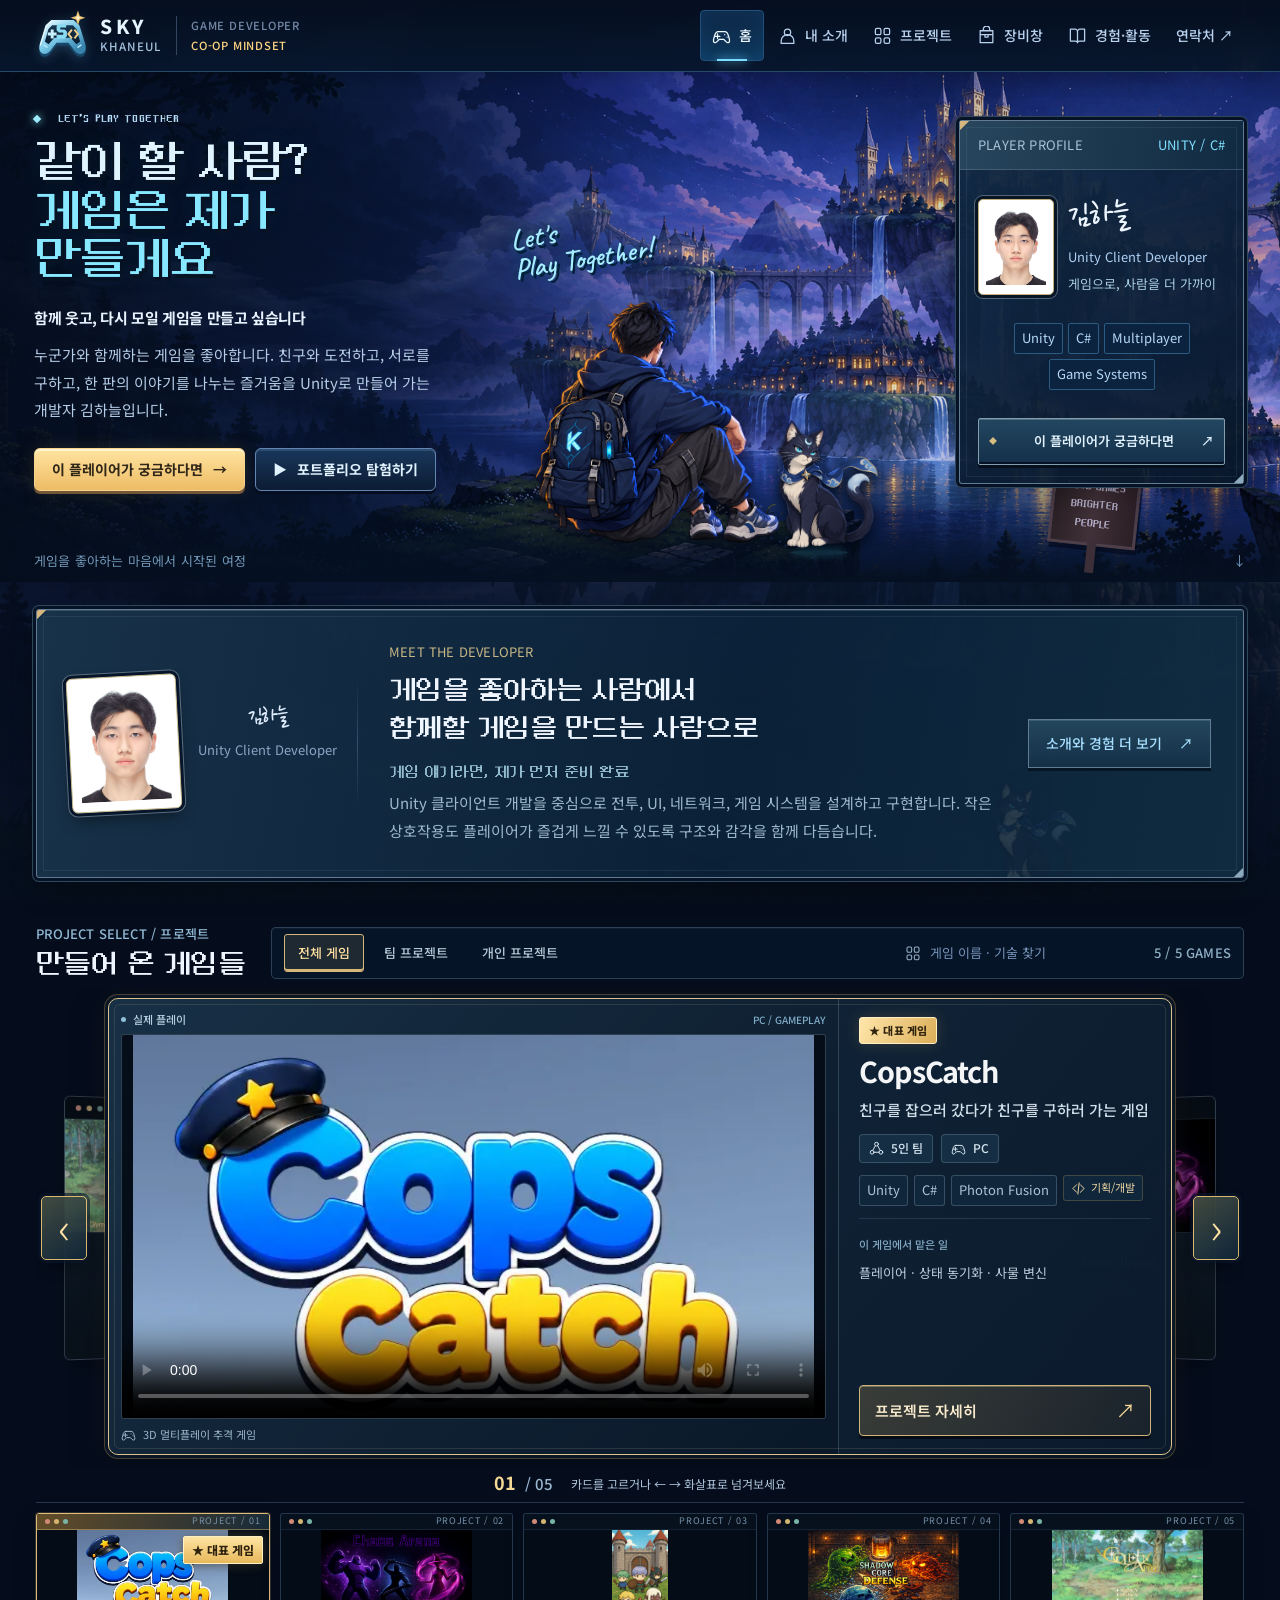
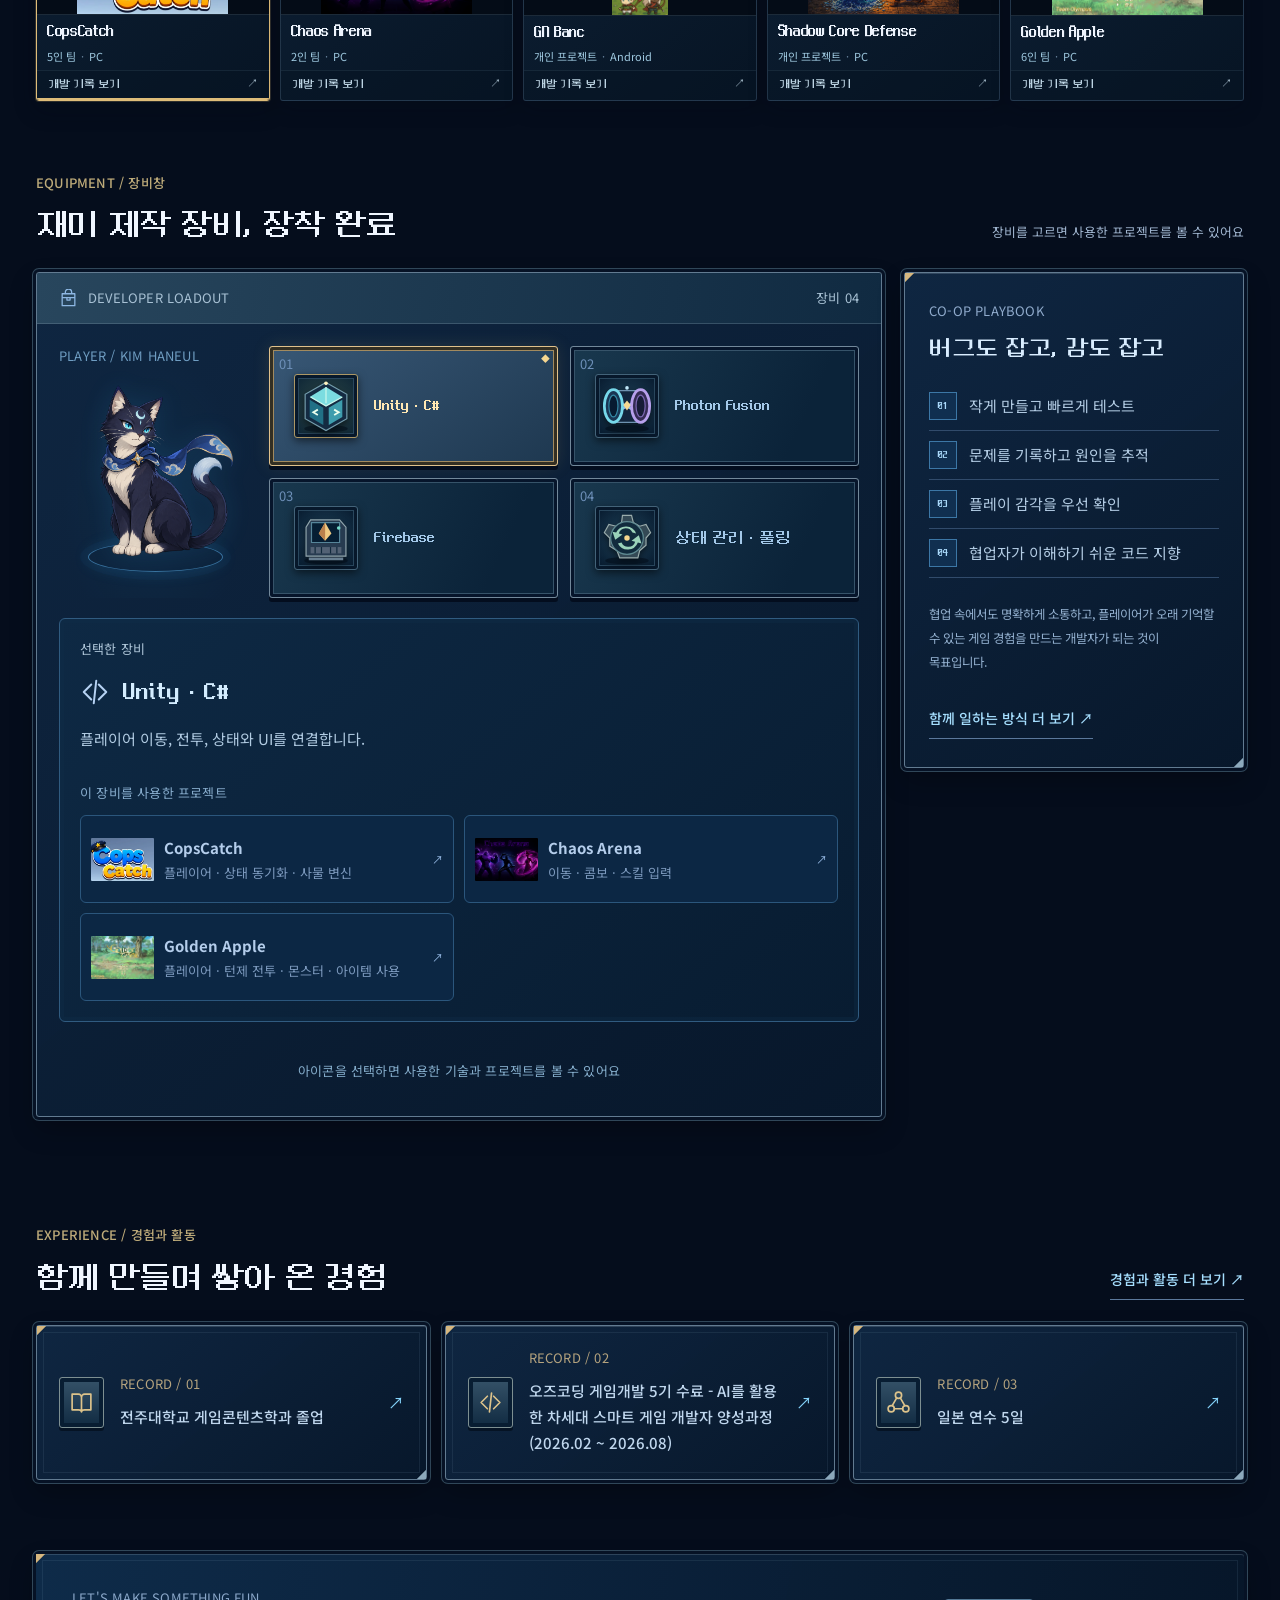
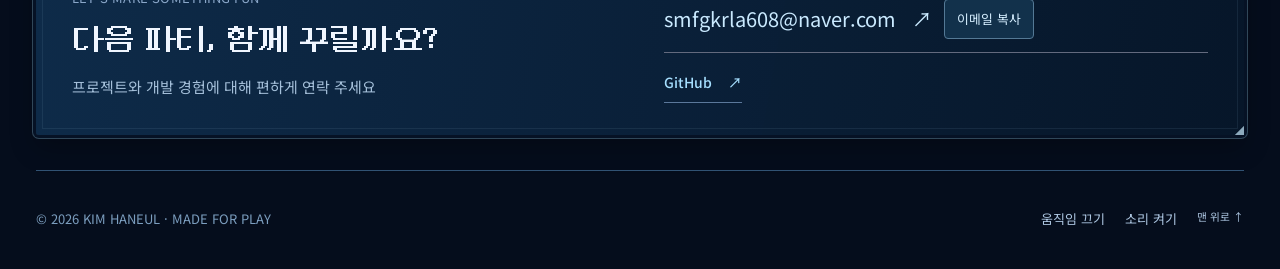
==== commit 8d268dfa: "Simplify profile into three sections and add portrait breathing room" ====
--- a/index.html
+++ b/index.html
@@ -7,13 +7,14 @@
   <link rel="icon" href="assets/sky-dev-mark.svg?v=sky18"><link rel="preload" href="assets/fonts/neodgm-pro.woff2" as="font" type="font/woff2" crossorigin><link rel="preload" href="assets/refined-night-world.png" as="image"><link rel="preload" href="assets/sky-cat.png" as="image">
   <link rel="preconnect" href="https://fonts.googleapis.com"><link rel="preconnect" href="https://fonts.gstatic.com" crossorigin>
   <link href="https://fonts.googleapis.com/css2?family=Caveat:wght@500;600&family=Noto+Sans+KR:wght@400;500;600;700;900&display=swap" rel="stylesheet">
-  <link rel="stylesheet" href="style.css?v=email-copy"><link rel="stylesheet" href="playbook.css?v=technical21"><link rel="stylesheet" href="command-deck.css?v=chapter-nowrap"><link rel="stylesheet" href="pixel-world.css?v=sky14"><link rel="stylesheet" href="refinement.css?v=sky14"><link rel="stylesheet" href="expedition.css?v=sky14"><link rel="stylesheet" href="sky-theme.css?v=golden-video19"><script src="pixel-world.js?v=overview37" defer></script><script src="portfolio-data.js?v=repair38" defer></script><script src="planning-data.js?v=planning33" defer></script><script src="app.js?v=repair38" defer></script><link rel="stylesheet" href="planning.css?v=planning34"><script src="planning.js?v=planning33" defer></script><script src="pages.js?v=repair38" defer></script>
+  <link rel="stylesheet" href="style.css?v=email-copy"><link rel="stylesheet" href="playbook.css?v=technical21"><link rel="stylesheet" href="command-deck.css?v=chapter-nowrap"><link rel="stylesheet" href="pixel-world.css?v=sky14"><link rel="stylesheet" href="refinement.css?v=sky14"><link rel="stylesheet" href="expedition.css?v=sky14"><link rel="stylesheet" href="sky-theme.css?v=golden-video19"><script src="pixel-world.js?v=overview37" defer></script><script src="portfolio-data.js?v=repair38" defer></script><script src="planning-data.js?v=planning33" defer></script><script src="app.js?v=repair38" defer></script><link rel="stylesheet" href="planning.css?v=planning34"><script src="planning.js?v=planning33" defer></script><script src="pages.js?v=profile39" defer></script>
   <link rel="stylesheet" href="project-browser.css?v=repair38">
+  <link rel="stylesheet" href="profile-refinement.css?v=profile39">
 </head>
 <body data-view="home">
   <div class="world-backdrop" aria-hidden="true"><div class="world-backdrop-art"></div><div class="world-backdrop-mist"></div></div>
   <a id="skipLink" class="skip-link" href="#main">본문으로 건너뛰기</a>
-  <header class="topbar" id="home"><a class="brand" href="#featured" aria-label="김하늘 포트폴리오 홈"><span class="brand-mark" aria-hidden="true"><img src="assets/sky-dev-mark.svg?v=sky18" alt=""></span><span class="brand-identity"><span class="sky-word">SKY</span><b id="brandText">KHANEUL</b></span><span class="brand-caption">GAME DEVELOPER<br><i>CO-OP MINDSET</i></span></a><button class="menu-toggle" id="menuToggle" type="button" aria-expanded="false" aria-controls="siteNav">메뉴</button><nav id="siteNav" aria-label="주요 메뉴"><a href="#featured"><span data-ui-icon="game"></span>홈</a><a href="#profile"><span data-ui-icon="profile"></span>내 소개</a><a href="#projects"><span data-ui-icon="library"></span>프로젝트</a><a href="#skills"><span data-ui-icon="bag"></span>장비창</a><a href="#journal"><span data-ui-icon="learn"></span>개발 기록</a><a href="#contact">연락처 ↗</a></nav></header>
+  <header class="topbar" id="home"><a class="brand" href="#featured" aria-label="김하늘 포트폴리오 홈"><span class="brand-mark" aria-hidden="true"><img src="assets/sky-dev-mark.svg?v=sky18" alt=""></span><span class="brand-identity"><span class="sky-word">SKY</span><b id="brandText">KHANEUL</b></span><span class="brand-caption">GAME DEVELOPER<br><i>CO-OP MINDSET</i></span></a><button class="menu-toggle" id="menuToggle" type="button" aria-expanded="false" aria-controls="siteNav">메뉴</button><nav id="siteNav" aria-label="주요 메뉴"><a href="#featured"><span data-ui-icon="game"></span>홈</a><a href="#profile"><span data-ui-icon="profile"></span>내 소개</a><a href="#projects"><span data-ui-icon="library"></span>프로젝트</a><a href="#skills"><span data-ui-icon="bag"></span>장비창</a><a href="#journal"><span data-ui-icon="learn"></span>경험·활동</a><a href="#contact">연락처 ↗</a></nav></header>
 
   <div id="routeCue" class="route-cue" aria-hidden="true"><i></i></div>
   <main id="main" class="site-shell"><p id="routeNotice" class="route-notice" role="status" hidden></p>
@@ -24,7 +25,7 @@
       <aside class="hero-profile game-panel"><div class="panel-topline"><span>PLAYER PROFILE</span><b>UNITY / C#</b></div><a class="hero-identity" href="#profile" aria-label="프로필 사진으로 김하늘 소개 열기"><img id="heroProfilePhoto" src="assets/profile-portrait.jpg" alt="김하늘 프로필"><span><strong id="heroProfileName">김하늘</strong><small id="heroProfileRole">Unity Client Developer</small><i>게임으로, 사람을 더 가까이</i></span></a><div id="profileChips"></div><a class="profile-card-link" href="#profile">이 플레이어가 궁금하다면 <span>↗</span></a></aside>
       <div class="scene-sign" aria-hidden="true"><span>GOOD GAMES</span><b>BRIGHTER<br>PEOPLE</b></div><div class="hero-scene-caption"><span>게임을 좋아하는 마음에서 시작된 여정</span><span aria-hidden="true">↓</span></div>
     </section>
-    <section id="about" class="meet-banner game-panel" aria-labelledby="meetTitle"><div class="meet-avatar"><img id="aboutPhoto" src="assets/profile-portrait.jpg" alt="김하늘 프로필"><h3 id="introTitle"></h3></div><div class="meet-copy"><span class="eyebrow">MEET THE DEVELOPER</span><h2 id="meetTitle">게임을 좋아하는 사람에서<br>함께할 게임을 만드는 사람으로</h2><h3 id="aboutTitle"></h3><p id="aboutText"></p></div><a class="text-button" id="openAboutDetail" href="#profile">소개와 성장 기록 <span aria-hidden="true">↗</span></a><span id="profileMascot" class="meet-bot" aria-hidden="true"></span></section>
+    <section id="about" class="meet-banner game-panel" aria-labelledby="meetTitle"><div class="meet-avatar"><img id="aboutPhoto" src="assets/profile-portrait.jpg" alt="김하늘 프로필"><h3 id="introTitle"></h3></div><div class="meet-copy"><span class="eyebrow">MEET THE DEVELOPER</span><h2 id="meetTitle">게임을 좋아하는 사람에서<br>함께할 게임을 만드는 사람으로</h2><h3 id="aboutTitle"></h3><p id="aboutText"></p></div><a class="text-button" id="openAboutDetail" href="#profile">소개와 경험 더 보기 <span aria-hidden="true">↗</span></a><span id="profileMascot" class="meet-bot" aria-hidden="true"></span></section>
     <section id="projects" class="section project-showcase" aria-labelledby="projectsTitle">
       <div id="gameSelector" class="project-browser" role="region" aria-roledescription="캐러셀" aria-label="프로젝트 둘러보기">
         <div class="project-browser-top">
@@ -44,7 +45,7 @@
       </div>
     </section>
     <section id="skills" class="section skills-section" aria-labelledby="skillsTitle"><div class="section-head"><div><span class="eyebrow">EQUIPMENT / 장비창</span><h2 id="skillsTitle">재미 제작 장비, 장착 완료</h2></div><p class="muted">장비를 고르면 사용한 프로젝트를 볼 수 있어요</p></div><div class="experience-layout"><div id="skillsGrid"></div><aside class="workbench game-panel"><span class="eyebrow">CO-OP PLAYBOOK</span><h3>버그도 잡고, 감도 잡고</h3><div id="workStyle"></div><p id="aboutGoal"></p><a href="#profile/teamwork" class="text-link">함께 일하는 방식 더 보기 ↗</a></aside></div></section>
-    <section id="journal" class="section journal-section" aria-labelledby="journalTitle"><div class="section-head"><div><span class="eyebrow">SAVE FILE / 성장 기록</span><h2 id="journalTitle">저장 안 하고 끄면 아깝잖아요</h2></div><a class="text-link" href="#profile/journey">기록 보관함 열기 ↗</a></div><div id="homeJournal" class="journal-grid"></div></section>
+    <section id="journal" class="section journal-section" aria-labelledby="journalTitle"><div class="section-head"><div><span class="eyebrow">EXPERIENCE / 경험과 활동</span><h2 id="journalTitle">함께 만들며 쌓아 온 경험</h2></div><a class="text-link" href="#profile/journey">경험과 활동 더 보기 ↗</a></div><div id="homeJournal" class="journal-grid"></div></section>
     <section id="contact" class="section contact-section game-panel" aria-labelledby="contactTitle"><div><span class="eyebrow">LET'S MAKE SOMETHING FUN</span><h2 id="contactTitle">다음 파티, 함께 꾸릴까요?</h2><p>프로젝트와 개발 경험에 대해 편하게 연락 주세요</p></div><div id="contactCards"></div></section>
   </main>
   <main id="projectPage" class="route-page project-page" aria-labelledby="projectTitle" hidden>
--- a/profile-refinement.css
+++ b/profile-refinement.css
@@ -0,0 +1,25 @@
+/* Pull the portrait back inside its existing frame without changing the photo. */
+.hero-profile .hero-identity>img{object-fit:contain;object-position:center;padding:7px;background:#fff;filter:none;box-sizing:border-box}
+.meet-avatar img{object-fit:contain;object-position:center;padding:9px;background:#fff;filter:none;box-sizing:border-box}
+.dossier-photo img{object-fit:contain;object-position:center;padding:16px;background:#fff;filter:none;box-sizing:border-box}
+.profile-experience-grid{display:grid;grid-template-columns:1.15fr 1fr;gap:28px;margin-bottom:28px}
+.profile-experience .journey-log li{min-height:82px}
+.profile-experience .journey-log p{margin:0;font-size:.9375rem;line-height:1.75;word-break:keep-all}
+.profile-activities ul{display:grid;grid-template-columns:repeat(2,minmax(0,1fr));gap:10px;list-style:none;margin:0;padding:0}
+.profile-activities li{display:flex;align-items:center;gap:12px;min-height:82px;padding:16px;background:#10253a;border:1px solid #41628066;color:#c6d8e8;font-size:.875rem;line-height:1.7;word-break:keep-all}
+.profile-activities svg{width:22px;height:22px;flex:0 0 22px;color:#9bc9e0}
+.profile-qualifications{padding-top:22px;border-top:1px solid #3b5c794d}
+.profile-qualifications ul{list-style:none;margin:0;padding:0;border:1px solid #3b5c795e;background:#081a2b88}
+.profile-qualifications li{display:grid;grid-template-columns:minmax(0,1fr) 100px 100px;gap:20px;align-items:center;padding:13px 18px;border-bottom:1px solid #38577540;font-size:.8125rem;line-height:1.65}
+.profile-qualifications li:last-child{border-bottom:0}
+.profile-qualifications strong{font-weight:500;color:#dce7f1;overflow-wrap:anywhere}
+.profile-qualifications li>span,.profile-qualifications time{color:#97b1c7;white-space:nowrap}
+.profile-qualifications time{text-align:right;font-variant-numeric:tabular-nums}
+.profile-knowledge{margin-top:30px;padding-top:24px;border-top:1px solid #3b5c794d}
+.profile-knowledge .knowledge-slots{display:grid;grid-template-columns:repeat(4,minmax(0,1fr));gap:12px}
+.profile-knowledge .knowledge-slots>div{display:flex;justify-content:flex-start;align-items:center;gap:12px;min-height:64px;padding:14px;background:#10253a;border:1px solid #41628066}
+.profile-knowledge .knowledge-slots svg{width:22px;height:22px;flex:0 0 22px;color:#9bc9e0}
+.profile-knowledge .knowledge-slots b{font:500 .875rem/1.5 var(--ui-font);word-break:keep-all}
+.profile-knowledge .inventory-link{display:inline-flex;margin-top:18px}
+@media(max-width:900px){.profile-experience-grid{grid-template-columns:1fr;gap:22px}.profile-knowledge .knowledge-slots{grid-template-columns:repeat(2,minmax(0,1fr))}.profile-qualifications li{grid-template-columns:minmax(0,1fr) 85px 90px;gap:12px}}
+@media(max-width:600px){.hero-profile .hero-identity>img{padding:6px}.meet-avatar img{padding:8px}.dossier-photo img{padding:18px}.profile-experience .journey-log li{min-height:78px}.profile-experience .journey-log p{font-size:.875rem}.profile-activities li{padding:13px;min-height:80px;font-size:.8125rem;gap:9px}.profile-qualifications li{grid-template-columns:1fr auto;padding:13px;gap:6px 12px}.profile-qualifications li strong{grid-column:1/-1}.profile-qualifications time{text-align:right}.profile-knowledge .knowledge-slots{gap:9px}.profile-knowledge .knowledge-slots>div{gap:9px;padding:12px;min-height:64px}.profile-knowledge .knowledge-slots b{font-size:.8125rem}}
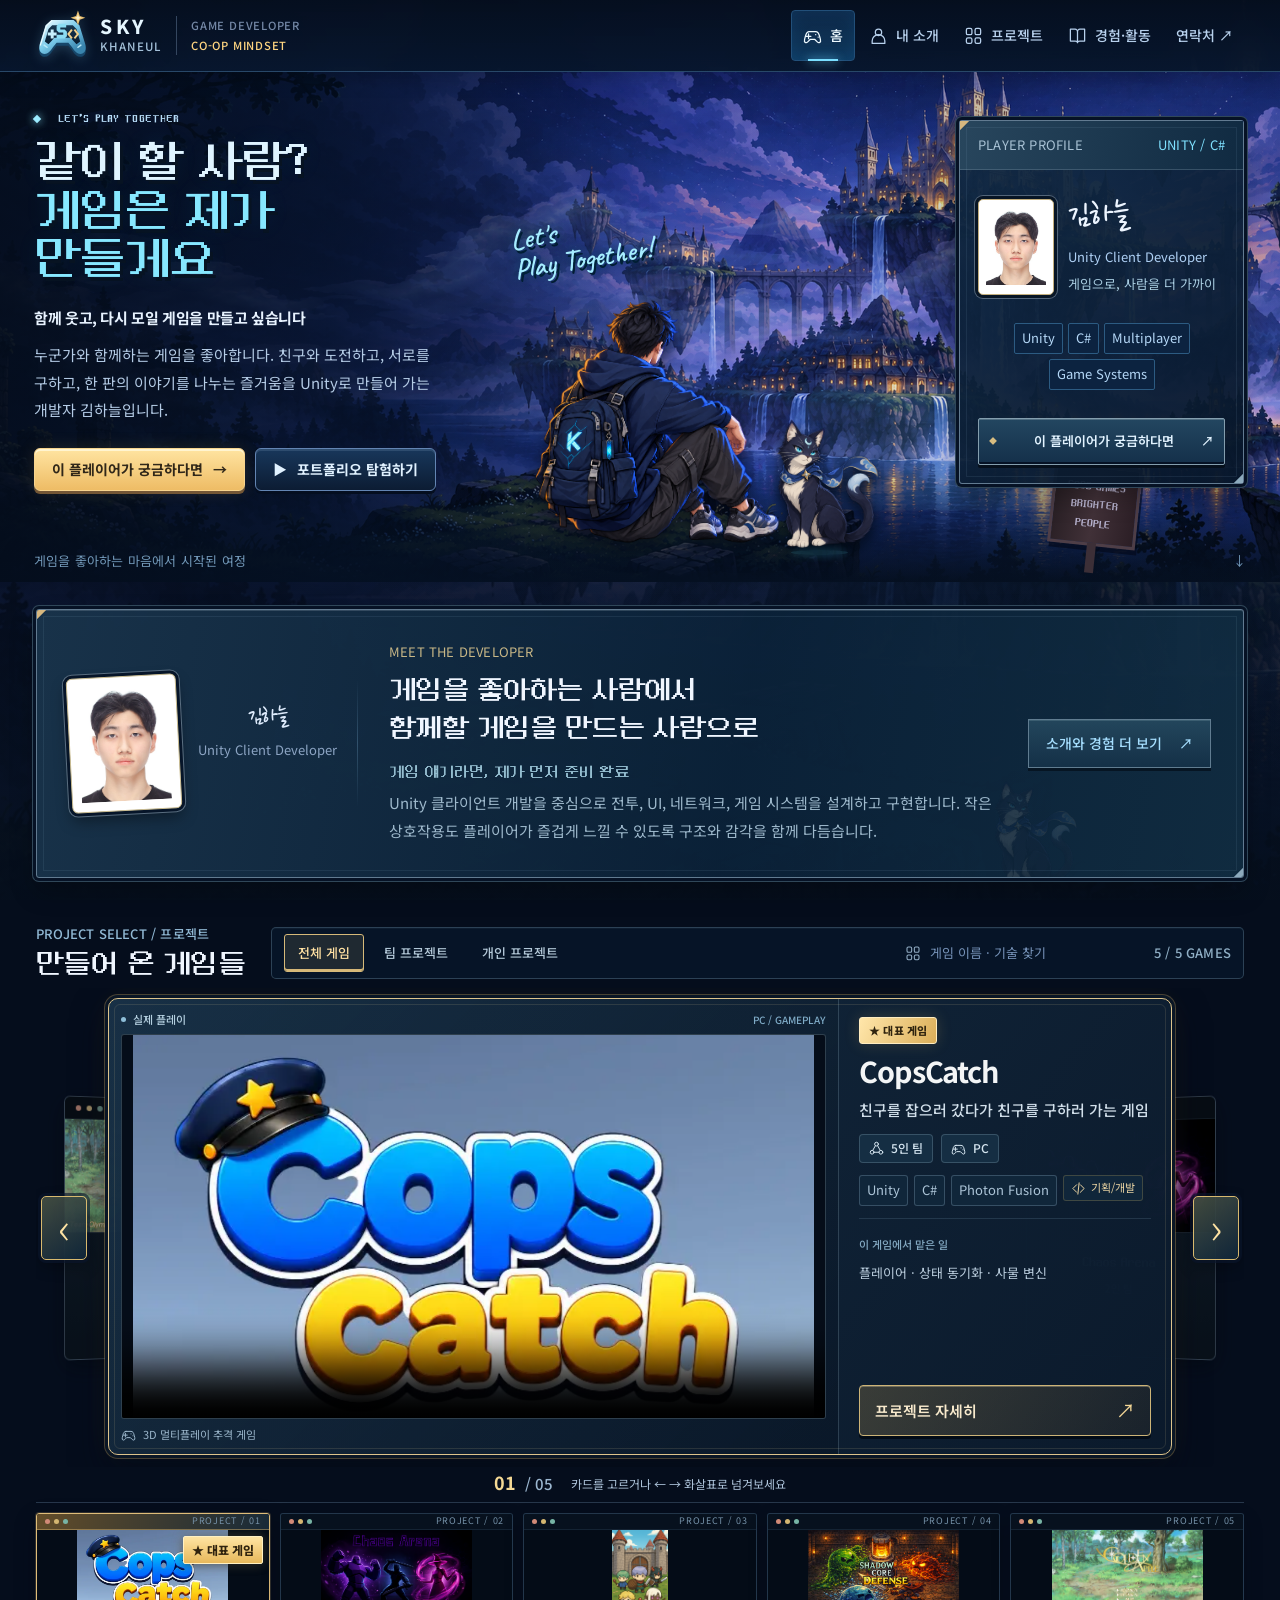
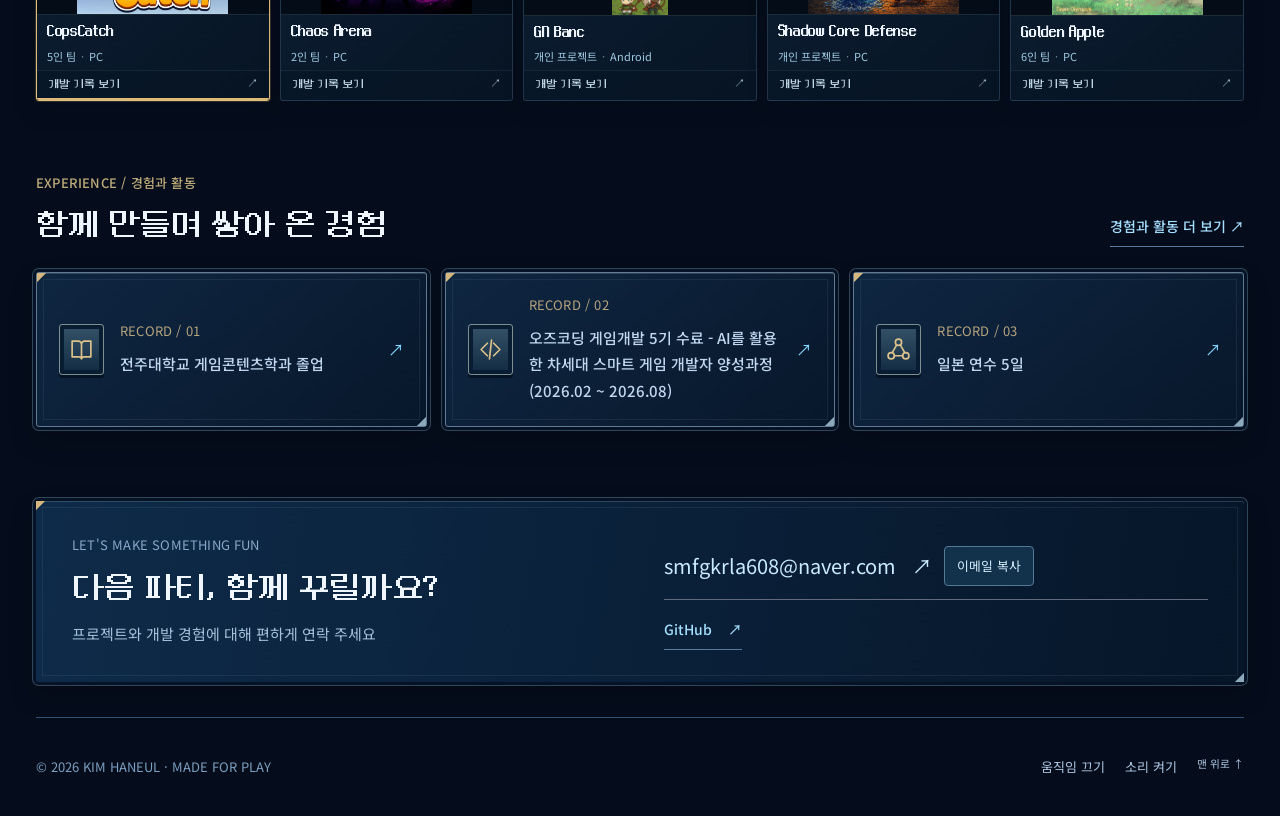
==== commit 2370def0: "Move developer equipment into game-style profile panels" ====
--- a/index.html
+++ b/index.html
@@ -7,14 +7,14 @@
   <link rel="icon" href="assets/sky-dev-mark.svg?v=sky18"><link rel="preload" href="assets/fonts/neodgm-pro.woff2" as="font" type="font/woff2" crossorigin><link rel="preload" href="assets/refined-night-world.png" as="image"><link rel="preload" href="assets/sky-cat.png" as="image">
   <link rel="preconnect" href="https://fonts.googleapis.com"><link rel="preconnect" href="https://fonts.gstatic.com" crossorigin>
   <link href="https://fonts.googleapis.com/css2?family=Caveat:wght@500;600&family=Noto+Sans+KR:wght@400;500;600;700;900&display=swap" rel="stylesheet">
-  <link rel="stylesheet" href="style.css?v=email-copy"><link rel="stylesheet" href="playbook.css?v=technical21"><link rel="stylesheet" href="command-deck.css?v=chapter-nowrap"><link rel="stylesheet" href="pixel-world.css?v=sky14"><link rel="stylesheet" href="refinement.css?v=sky14"><link rel="stylesheet" href="expedition.css?v=sky14"><link rel="stylesheet" href="sky-theme.css?v=golden-video19"><script src="pixel-world.js?v=overview37" defer></script><script src="portfolio-data.js?v=repair38" defer></script><script src="planning-data.js?v=planning33" defer></script><script src="app.js?v=repair38" defer></script><link rel="stylesheet" href="planning.css?v=planning34"><script src="planning.js?v=planning33" defer></script><script src="pages.js?v=profile39" defer></script>
+  <link rel="stylesheet" href="style.css?v=email-copy"><link rel="stylesheet" href="playbook.css?v=technical21"><link rel="stylesheet" href="command-deck.css?v=chapter-nowrap"><link rel="stylesheet" href="pixel-world.css?v=sky14"><link rel="stylesheet" href="refinement.css?v=sky14"><link rel="stylesheet" href="expedition.css?v=sky14"><link rel="stylesheet" href="sky-theme.css?v=golden-video19"><script src="pixel-world.js?v=overview37" defer></script><script src="portfolio-data.js?v=repair38" defer></script><script src="planning-data.js?v=planning33" defer></script><script src="app.js?v=loadout40" defer></script><link rel="stylesheet" href="planning.css?v=planning34"><script src="planning.js?v=planning33" defer></script><script src="pages.js?v=loadout40" defer></script>
   <link rel="stylesheet" href="project-browser.css?v=repair38">
-  <link rel="stylesheet" href="profile-refinement.css?v=profile39">
+  <link rel="stylesheet" href="profile-refinement.css?v=loadout40">
 </head>
 <body data-view="home">
   <div class="world-backdrop" aria-hidden="true"><div class="world-backdrop-art"></div><div class="world-backdrop-mist"></div></div>
   <a id="skipLink" class="skip-link" href="#main">본문으로 건너뛰기</a>
-  <header class="topbar" id="home"><a class="brand" href="#featured" aria-label="김하늘 포트폴리오 홈"><span class="brand-mark" aria-hidden="true"><img src="assets/sky-dev-mark.svg?v=sky18" alt=""></span><span class="brand-identity"><span class="sky-word">SKY</span><b id="brandText">KHANEUL</b></span><span class="brand-caption">GAME DEVELOPER<br><i>CO-OP MINDSET</i></span></a><button class="menu-toggle" id="menuToggle" type="button" aria-expanded="false" aria-controls="siteNav">메뉴</button><nav id="siteNav" aria-label="주요 메뉴"><a href="#featured"><span data-ui-icon="game"></span>홈</a><a href="#profile"><span data-ui-icon="profile"></span>내 소개</a><a href="#projects"><span data-ui-icon="library"></span>프로젝트</a><a href="#skills"><span data-ui-icon="bag"></span>장비창</a><a href="#journal"><span data-ui-icon="learn"></span>경험·활동</a><a href="#contact">연락처 ↗</a></nav></header>
+  <header class="topbar" id="home"><a class="brand" href="#featured" aria-label="김하늘 포트폴리오 홈"><span class="brand-mark" aria-hidden="true"><img src="assets/sky-dev-mark.svg?v=sky18" alt=""></span><span class="brand-identity"><span class="sky-word">SKY</span><b id="brandText">KHANEUL</b></span><span class="brand-caption">GAME DEVELOPER<br><i>CO-OP MINDSET</i></span></a><button class="menu-toggle" id="menuToggle" type="button" aria-expanded="false" aria-controls="siteNav">메뉴</button><nav id="siteNav" aria-label="주요 메뉴"><a href="#featured"><span data-ui-icon="game"></span>홈</a><a href="#profile"><span data-ui-icon="profile"></span>내 소개</a><a href="#projects"><span data-ui-icon="library"></span>프로젝트</a><a href="#journal"><span data-ui-icon="learn"></span>경험·활동</a><a href="#contact">연락처 ↗</a></nav></header>
 
   <div id="routeCue" class="route-cue" aria-hidden="true"><i></i></div>
   <main id="main" class="site-shell"><p id="routeNotice" class="route-notice" role="status" hidden></p>
@@ -44,7 +44,6 @@
         <p id="carouselAnnouncement" class="sr-only" aria-live="polite"></p>
       </div>
     </section>
-    <section id="skills" class="section skills-section" aria-labelledby="skillsTitle"><div class="section-head"><div><span class="eyebrow">EQUIPMENT / 장비창</span><h2 id="skillsTitle">재미 제작 장비, 장착 완료</h2></div><p class="muted">장비를 고르면 사용한 프로젝트를 볼 수 있어요</p></div><div class="experience-layout"><div id="skillsGrid"></div><aside class="workbench game-panel"><span class="eyebrow">CO-OP PLAYBOOK</span><h3>버그도 잡고, 감도 잡고</h3><div id="workStyle"></div><p id="aboutGoal"></p><a href="#profile/teamwork" class="text-link">함께 일하는 방식 더 보기 ↗</a></aside></div></section>
     <section id="journal" class="section journal-section" aria-labelledby="journalTitle"><div class="section-head"><div><span class="eyebrow">EXPERIENCE / 경험과 활동</span><h2 id="journalTitle">함께 만들며 쌓아 온 경험</h2></div><a class="text-link" href="#profile/journey">경험과 활동 더 보기 ↗</a></div><div id="homeJournal" class="journal-grid"></div></section>
     <section id="contact" class="section contact-section game-panel" aria-labelledby="contactTitle"><div><span class="eyebrow">LET'S MAKE SOMETHING FUN</span><h2 id="contactTitle">다음 파티, 함께 꾸릴까요?</h2><p>프로젝트와 개발 경험에 대해 편하게 연락 주세요</p></div><div id="contactCards"></div></section>
   </main>
--- a/profile-refinement.css
+++ b/profile-refinement.css
@@ -23,3 +23,41 @@
 .profile-knowledge .inventory-link{display:inline-flex;margin-top:18px}
 @media(max-width:900px){.profile-experience-grid{grid-template-columns:1fr;gap:22px}.profile-knowledge .knowledge-slots{grid-template-columns:repeat(2,minmax(0,1fr))}.profile-qualifications li{grid-template-columns:minmax(0,1fr) 85px 90px;gap:12px}}
 @media(max-width:600px){.hero-profile .hero-identity>img{padding:6px}.meet-avatar img{padding:8px}.dossier-photo img{padding:18px}.profile-experience .journey-log li{min-height:78px}.profile-experience .journey-log p{font-size:.875rem}.profile-activities li{padding:13px;min-height:80px;font-size:.8125rem;gap:9px}.profile-qualifications li{grid-template-columns:1fr auto;padding:13px;gap:6px 12px}.profile-qualifications li strong{grid-column:1/-1}.profile-qualifications time{text-align:right}.profile-knowledge .knowledge-slots{gap:9px}.profile-knowledge .knowledge-slots>div{gap:9px;padding:12px;min-height:64px}.profile-knowledge .knowledge-slots b{font-size:.8125rem}}
+.profile-page .profile-hero{gap:34px;align-items:stretch;padding-bottom:32px}
+.profile-page .identity-dossier{border-radius:3px;align-self:start}
+.profile-page .profile-intro{position:relative;padding:28px;background:linear-gradient(135deg,#142e43ee,#081b2cee);border:1px solid #5b788d;box-shadow:inset 0 0 0 4px #0b1b2b,inset 0 0 0 5px #314b60,0 12px 28px #0003}
+.profile-page .profile-intro::before{content:'';position:absolute;top:-1px;left:22px;width:52px;height:3px;background:#e7c983}
+.profile-page .profile-intro>p{line-height:1.9}
+.profile-page .strength-slots>div{border:1px solid #526e81;background:linear-gradient(135deg,#24425788,#0a1c2ddd);box-shadow:inset 0 0 0 3px #08182988;min-width:0}
+.profile-page .strength-slots>div>span{display:grid;place-items:center;width:34px;height:34px;border:1px solid #68879a;background:#102a3d;color:#d5c398}
+.profile-page .profile-section{padding:26px;margin:24px 0 34px;border:1px solid #536f84;background:linear-gradient(120deg,#10283beF,#091c2df5);box-shadow:0 0 0 3px #071525,0 0 0 4px #30495e,inset 0 1px #b1d2e726;position:relative}
+.profile-page .profile-section::before{content:'';position:absolute;left:-1px;top:-1px;width:25px;height:3px;background:#d9bf85}
+.profile-page .profile-section-head{padding:0 0 20px;border-bottom:1px solid #4c687a66;margin-bottom:24px}
+.profile-page .section-code{box-shadow:inset 0 0 0 3px #0c2035;border-color:#8b9b98;color:#e3cd96}
+.profile-page .section-code svg{width:23px;height:23px}
+.profile-page .profile-panel-id{margin-left:auto;font:500 .65rem ui-monospace,monospace;color:#8cabbf;white-space:nowrap}
+#profileMenu .profile-tab-icon{display:flex;align-items:center;justify-content:center;width:23px;height:23px;color:inherit}
+#profileMenu .profile-tab-icon svg{width:19px;height:19px}
+#profileMenu a{border:1px solid #42617666;background:#10273b88;margin:5px 7px 5px 0;min-height:44px}
+#profileMenu a[aria-current]{background:linear-gradient(135deg,#655c3888,#19394d);border-color:#d4b979;box-shadow:inset 0 -2px #dfc487;color:#f4e3b9}
+.profile-page .panel-label{display:flex;align-items:center;gap:9px;color:#c6d9e8}
+.profile-page .panel-label::before{content:'';width:5px;height:5px;background:#e0c386;transform:rotate(45deg);flex-shrink:0}
+.profile-page .journey-log ol{border:0;display:grid;gap:10px}
+.profile-page .journey-log li,.profile-page .profile-activities li{border:1px solid #436176;background:linear-gradient(120deg,#1c384a99,#0c2032);box-shadow:inset 3px 0 #668a9b44}
+.profile-page .log-index{display:grid;place-items:center;min-width:30px;height:30px;border:1px solid #6b8a9c;color:#d7c798;background:#132d42}
+.profile-page .profile-qualifications ul{border-color:#48677b;box-shadow:inset 0 1px #a1c5db1a}
+.profile-page .profile-qualifications li:nth-child(even){background:#213d4e33}
+.profile-page .cooperation-track{gap:12px}
+.profile-page .cooperation-track article{padding:22px 18px;background:linear-gradient(145deg,#203e51,#0c2032);border:1px solid #527185;box-shadow:inset 0 0 0 3px #102537}
+.profile-page .cooperation-track article::after{display:none}
+.profile-page .cooperation-track h3{font-size:.875rem}
+.profile-page .cooperation-track svg{color:#c9b789;margin-bottom:18px}
+.profile-page .profile-knowledge .knowledge-slots>div{background:linear-gradient(135deg,#1b384b,#0b2032);box-shadow:inset 0 0 0 3px #0a1d2d;border-color:#496a7d}
+.profile-equipment-help{font-size:.875rem;line-height:1.7;color:#9bb7ca;margin:-3px 0 22px}
+.profile-work-heading{margin-top:32px}
+.profile-page .equipment-projects a{min-width:0}
+.profile-page .equipment-projects b,.profile-page .equipment-projects small{overflow-wrap:anywhere}
+.profile-page .profile-next>p{max-width:85%}
+@media(min-width:1100px){.profile-page .equipment-body{grid-template-columns:140px minmax(230px,.85fr) minmax(0,1.15fr);grid-template-areas:'character slots info';gap:18px}.profile-page .equipment-projects{grid-template-columns:1fr}.profile-page .equipment-info{padding:20px}.profile-page .equipment-name h3{font-size:1.6rem}.profile-page .equipment-character .mascot-button{width:130px}}
+@media(max-width:900px){.profile-page .profile-hero{gap:24px}.profile-page .profile-intro{padding:23px}.profile-page .cooperation-track{grid-template-columns:repeat(2,minmax(0,1fr))}}
+@media(max-width:600px){.profile-page .profile-intro{padding:22px 17px}.profile-page .profile-section{padding:20px 14px;margin:22px 0 28px}.profile-page .profile-section-head{gap:10px}.profile-page .profile-section-head h2{font-size:1.2rem}.profile-page .profile-panel-id{font-size:.55rem}.profile-page .section-code{width:32px;height:36px}.profile-page .profile-next>p{max-width:100%}.profile-page .cooperation-track{grid-template-columns:1fr}.profile-page .equipment-body{display:grid;grid-template-columns:100px minmax(0,1fr);grid-template-areas:'character slots' 'info info';padding:12px;gap:12px}.profile-page .equipment-info{min-width:0;padding:15px}.profile-page .equipment-slots button{min-width:0}.profile-page .slot-name{font-size:.65rem}.profile-equipment-help{font-size:.8rem}.profile-page .equipment-character .mascot-button{width:100px}.profile-page .equipment-character>.mascot-bubble{max-width:100px}.profile-page .strength-slots>div{padding:12px}.profile-page .profile-section-head .eyebrow{letter-spacing:.08em}}
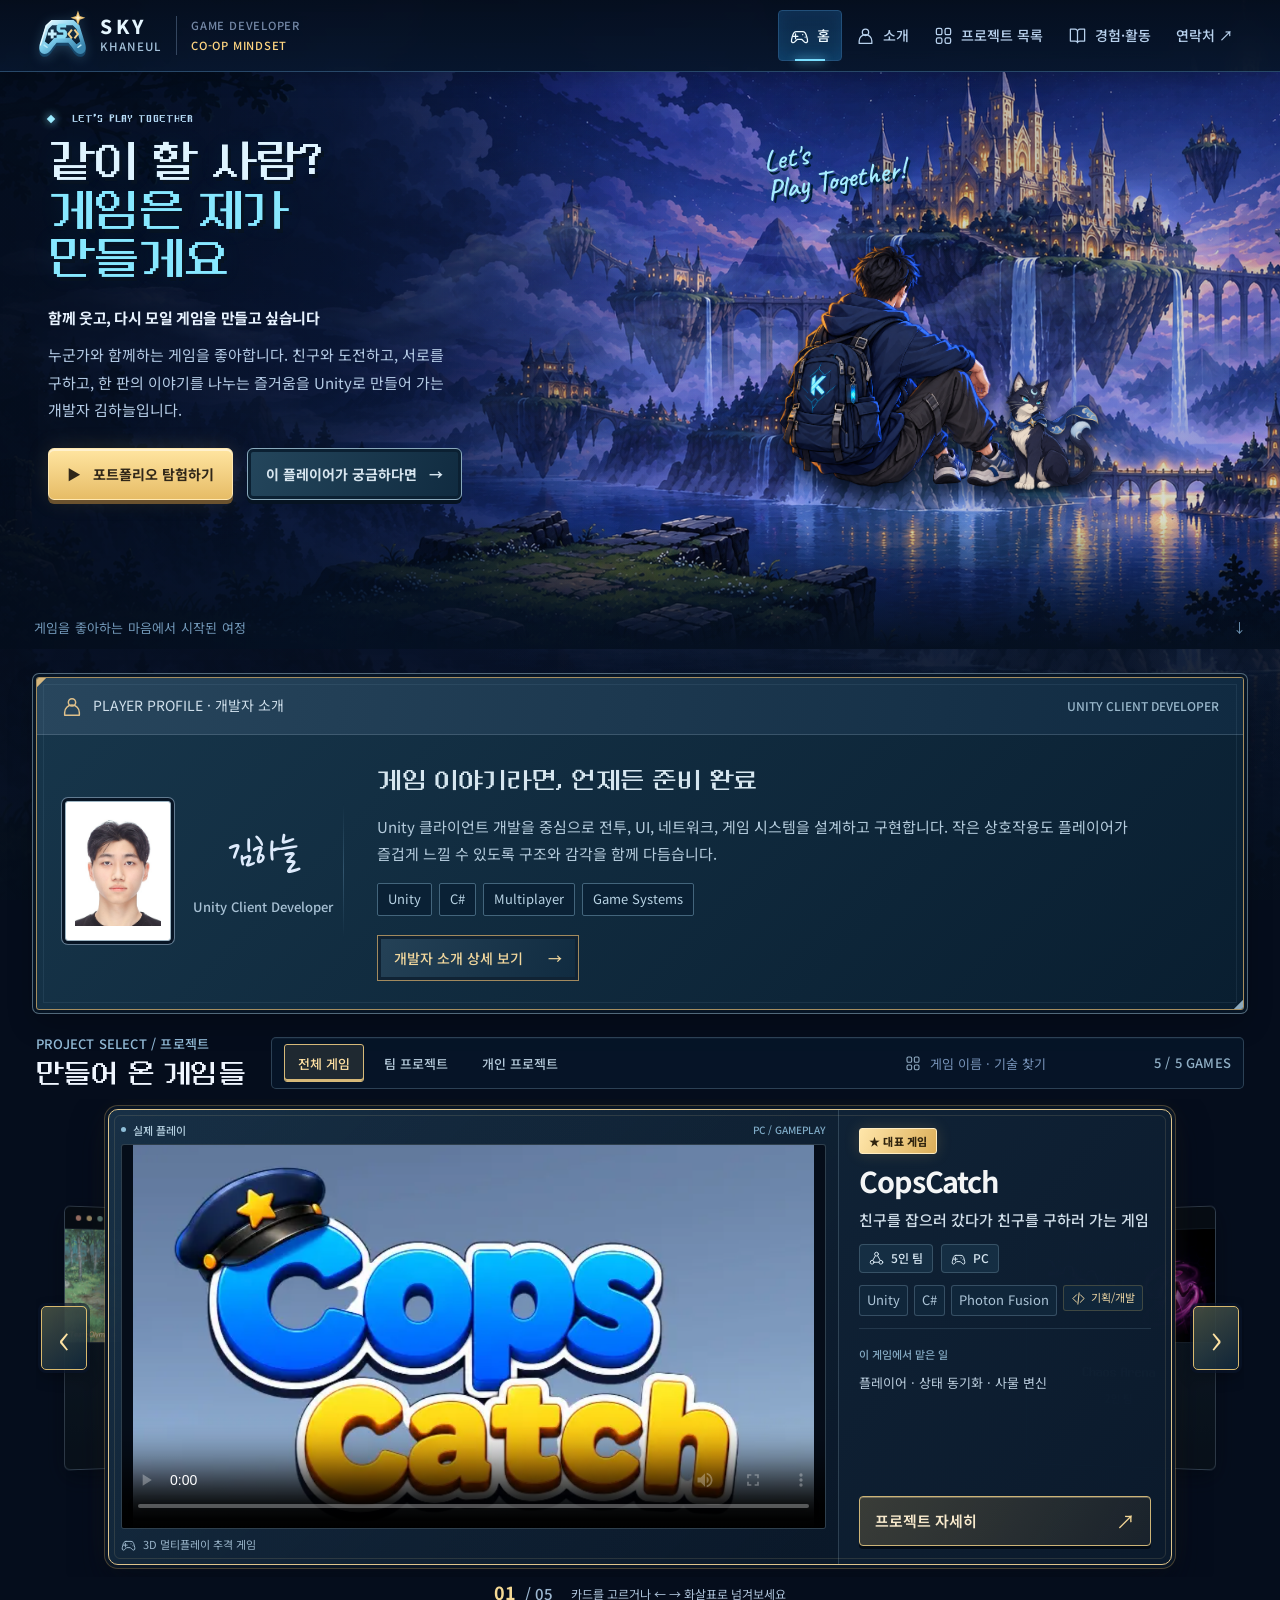
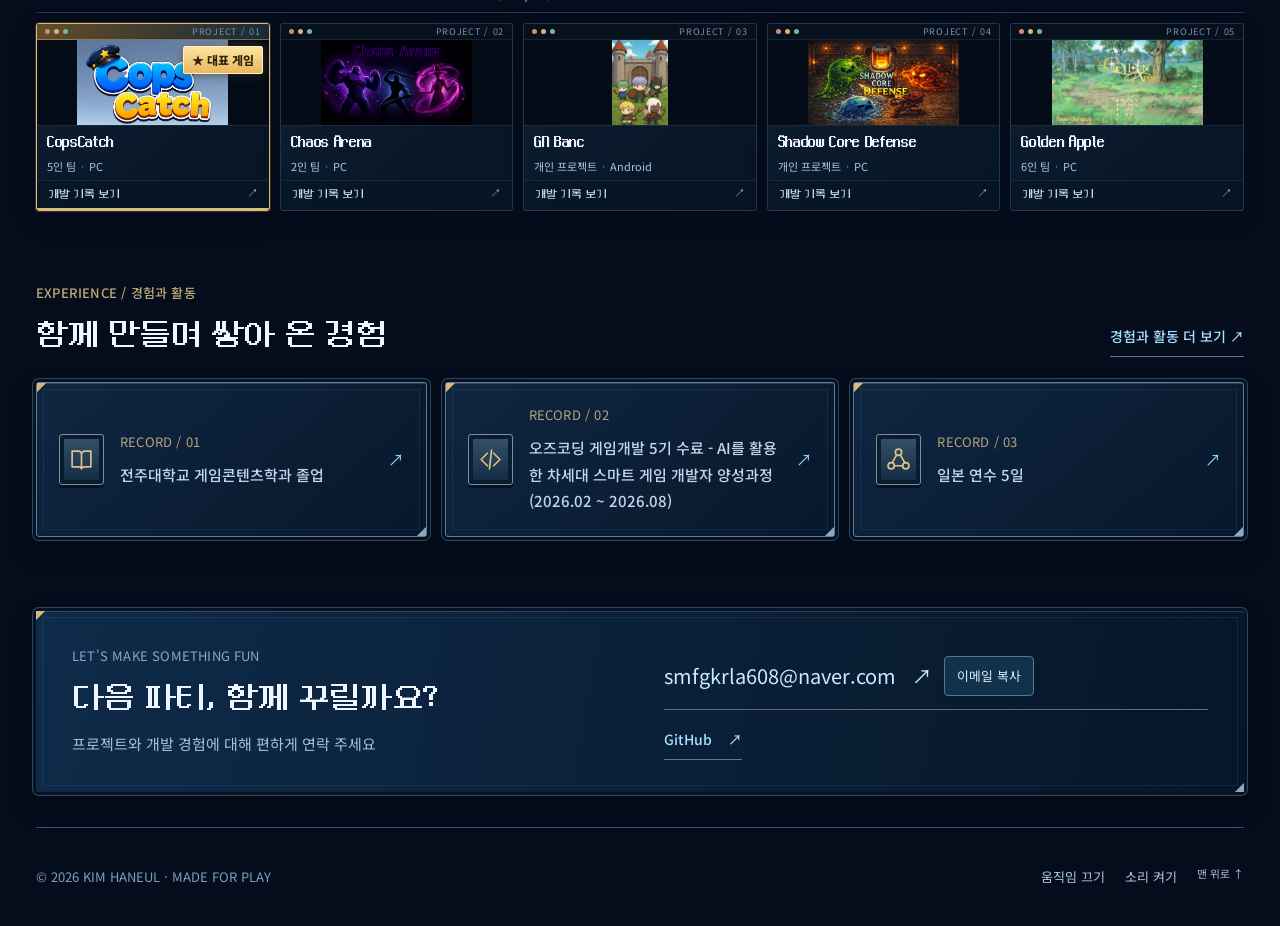
==== commit a9755c71: "Merge home introduction and clarify summary to detail navigation" ====
--- a/index.html
+++ b/index.html
@@ -7,25 +7,24 @@
   <link rel="icon" href="assets/sky-dev-mark.svg?v=sky18"><link rel="preload" href="assets/fonts/neodgm-pro.woff2" as="font" type="font/woff2" crossorigin><link rel="preload" href="assets/refined-night-world.png" as="image"><link rel="preload" href="assets/sky-cat.png" as="image">
   <link rel="preconnect" href="https://fonts.googleapis.com"><link rel="preconnect" href="https://fonts.gstatic.com" crossorigin>
   <link href="https://fonts.googleapis.com/css2?family=Caveat:wght@500;600&family=Noto+Sans+KR:wght@400;500;600;700;900&display=swap" rel="stylesheet">
-  <link rel="stylesheet" href="style.css?v=email-copy"><link rel="stylesheet" href="playbook.css?v=technical21"><link rel="stylesheet" href="command-deck.css?v=chapter-nowrap"><link rel="stylesheet" href="pixel-world.css?v=sky14"><link rel="stylesheet" href="refinement.css?v=sky14"><link rel="stylesheet" href="expedition.css?v=sky14"><link rel="stylesheet" href="sky-theme.css?v=golden-video19"><script src="pixel-world.js?v=overview37" defer></script><script src="portfolio-data.js?v=repair38" defer></script><script src="planning-data.js?v=planning33" defer></script><script src="app.js?v=loadout40" defer></script><link rel="stylesheet" href="planning.css?v=planning34"><script src="planning.js?v=planning33" defer></script><script src="pages.js?v=loadout40" defer></script>
+  <link rel="stylesheet" href="style.css?v=email-copy"><link rel="stylesheet" href="playbook.css?v=technical21"><link rel="stylesheet" href="command-deck.css?v=chapter-nowrap"><link rel="stylesheet" href="pixel-world.css?v=sky14"><link rel="stylesheet" href="refinement.css?v=sky14"><link rel="stylesheet" href="expedition.css?v=sky14"><link rel="stylesheet" href="sky-theme.css?v=golden-video19"><script src="pixel-world.js?v=overview37" defer></script><script src="portfolio-data.js?v=home43" defer></script><script src="planning-data.js?v=planning33" defer></script><script src="app.js?v=home43" defer></script><link rel="stylesheet" href="planning.css?v=planning34"><script src="planning.js?v=planning33" defer></script><script src="pages.js?v=home43" defer></script>
   <link rel="stylesheet" href="project-browser.css?v=repair38">
-  <link rel="stylesheet" href="profile-refinement.css?v=loadout40">
+  <link rel="stylesheet" href="profile-refinement.css?v=home43">
 </head>
 <body data-view="home">
   <div class="world-backdrop" aria-hidden="true"><div class="world-backdrop-art"></div><div class="world-backdrop-mist"></div></div>
   <a id="skipLink" class="skip-link" href="#main">본문으로 건너뛰기</a>
-  <header class="topbar" id="home"><a class="brand" href="#featured" aria-label="김하늘 포트폴리오 홈"><span class="brand-mark" aria-hidden="true"><img src="assets/sky-dev-mark.svg?v=sky18" alt=""></span><span class="brand-identity"><span class="sky-word">SKY</span><b id="brandText">KHANEUL</b></span><span class="brand-caption">GAME DEVELOPER<br><i>CO-OP MINDSET</i></span></a><button class="menu-toggle" id="menuToggle" type="button" aria-expanded="false" aria-controls="siteNav">메뉴</button><nav id="siteNav" aria-label="주요 메뉴"><a href="#featured"><span data-ui-icon="game"></span>홈</a><a href="#profile"><span data-ui-icon="profile"></span>내 소개</a><a href="#projects"><span data-ui-icon="library"></span>프로젝트</a><a href="#journal"><span data-ui-icon="learn"></span>경험·활동</a><a href="#contact">연락처 ↗</a></nav></header>
+  <header class="topbar" id="home"><a class="brand" href="#featured" aria-label="김하늘 포트폴리오 홈"><span class="brand-mark" aria-hidden="true"><img src="assets/sky-dev-mark.svg?v=sky18" alt=""></span><span class="brand-identity"><span class="sky-word">SKY</span><b id="brandText">KHANEUL</b></span><span class="brand-caption">GAME DEVELOPER<br><i>CO-OP MINDSET</i></span></a><button class="menu-toggle" id="menuToggle" type="button" aria-expanded="false" aria-controls="siteNav">메뉴</button><nav id="siteNav" aria-label="주요 메뉴"><a href="#featured"><span data-ui-icon="game"></span>홈</a><a href="#about"><span data-ui-icon="profile"></span>소개</a><a href="#projects"><span data-ui-icon="library"></span>프로젝트 목록</a><a href="#journal"><span data-ui-icon="learn"></span>경험·활동</a><a href="#contact">연락처 ↗</a></nav></header>
 
   <div id="routeCue" class="route-cue" aria-hidden="true"><i></i></div>
   <main id="main" class="site-shell"><p id="routeNotice" class="route-notice" role="status" hidden></p>
     <section id="featured" class="party-hero" aria-labelledby="heroTitle">
       <div class="hero-scene" aria-hidden="true"><div class="hero-landscape"></div><img class="hero-cloud cloud-far" src="assets/refined-night-clouds.png" alt=""><img class="hero-cloud cloud-near" src="assets/refined-night-clouds.png" alt=""><div class="lake-light"></div><div class="scene-motes"></div></div>
-      <div class="hero-copy"><div class="party-label"><span class="player-pip" aria-hidden="true"></span> LET'S PLAY TOGETHER</div><h1 id="heroTitle"></h1><p class="hero-subtitle" id="heroSubtitle"></p><p id="heroDesc" class="hero-description"></p><div class="hero-actions"><a class="btn primary profile-button" href="#profile"><span>이 플레이어가 궁금하다면</span><span aria-hidden="true">→</span></a><a class="btn project-button" href="#projects"><span aria-hidden="true">▶</span> 포트폴리오 탐험하기</a></div></div>
+      <div class="hero-copy"><div class="party-label"><span class="player-pip" aria-hidden="true"></span> LET'S PLAY TOGETHER</div><h1 id="heroTitle"></h1><p class="hero-subtitle" id="heroSubtitle"></p><p id="heroDesc" class="hero-description"></p><div class="hero-actions"><a class="btn primary project-button" href="#projects"><span aria-hidden="true">▶</span> 포트폴리오 탐험하기</a><a class="btn profile-button" href="#profile"><span>이 플레이어가 궁금하다면</span><span aria-hidden="true">→</span></a></div></div>
       <div class="scene-characters"><span class="scene-whisper">Let's<br>Play Together!</span><img class="scene-haneul" src="assets/refined-haneul.png" alt="게임 세계를 바라보는 김하늘의 모험가 캐릭터" fetchpriority="high"><button class="mascot-button scene-robot" id="heroMascot" type="button" data-mascot aria-label="밤하늘 고양이와 인사하기"></button><span class="mascot-bubble" aria-live="polite">다음 게임도 같이?</span></div>
-      <aside class="hero-profile game-panel"><div class="panel-topline"><span>PLAYER PROFILE</span><b>UNITY / C#</b></div><a class="hero-identity" href="#profile" aria-label="프로필 사진으로 김하늘 소개 열기"><img id="heroProfilePhoto" src="assets/profile-portrait.jpg" alt="김하늘 프로필"><span><strong id="heroProfileName">김하늘</strong><small id="heroProfileRole">Unity Client Developer</small><i>게임으로, 사람을 더 가까이</i></span></a><div id="profileChips"></div><a class="profile-card-link" href="#profile">이 플레이어가 궁금하다면 <span>↗</span></a></aside>
       <div class="scene-sign" aria-hidden="true"><span>GOOD GAMES</span><b>BRIGHTER<br>PEOPLE</b></div><div class="hero-scene-caption"><span>게임을 좋아하는 마음에서 시작된 여정</span><span aria-hidden="true">↓</span></div>
     </section>
-    <section id="about" class="meet-banner game-panel" aria-labelledby="meetTitle"><div class="meet-avatar"><img id="aboutPhoto" src="assets/profile-portrait.jpg" alt="김하늘 프로필"><h3 id="introTitle"></h3></div><div class="meet-copy"><span class="eyebrow">MEET THE DEVELOPER</span><h2 id="meetTitle">게임을 좋아하는 사람에서<br>함께할 게임을 만드는 사람으로</h2><h3 id="aboutTitle"></h3><p id="aboutText"></p></div><a class="text-button" id="openAboutDetail" href="#profile">소개와 경험 더 보기 <span aria-hidden="true">↗</span></a><span id="profileMascot" class="meet-bot" aria-hidden="true"></span></section>
+    <section id="about" class="meet-banner game-panel unified-profile" aria-labelledby="aboutTitle"><header class="meet-panel-head"><span><span data-ui-icon="profile" aria-hidden="true"></span> PLAYER PROFILE · 개발자 소개</span><b>UNITY CLIENT DEVELOPER</b></header><div class="meet-avatar"><img id="aboutPhoto" src="assets/profile-portrait.jpg" alt="김하늘 프로필"><h3 id="introTitle"></h3></div><div class="meet-copy"><h2 id="aboutTitle"></h2><p id="aboutText"></p><div id="profileChips"></div><a class="text-button" id="openAboutDetail" href="#profile">개발자 소개 상세 보기 <span aria-hidden="true">→</span></a></div></section>
     <section id="projects" class="section project-showcase" aria-labelledby="projectsTitle">
       <div id="gameSelector" class="project-browser" role="region" aria-roledescription="캐러셀" aria-label="프로젝트 둘러보기">
         <div class="project-browser-top">
@@ -48,12 +47,12 @@
     <section id="contact" class="section contact-section game-panel" aria-labelledby="contactTitle"><div><span class="eyebrow">LET'S MAKE SOMETHING FUN</span><h2 id="contactTitle">다음 파티, 함께 꾸릴까요?</h2><p>프로젝트와 개발 경험에 대해 편하게 연락 주세요</p></div><div id="contactCards"></div></section>
   </main>
   <main id="projectPage" class="route-page project-page" aria-labelledby="projectTitle" hidden>
-    <header class="page-commandbar"><a href="#projects" class="page-back">← 게임 월드</a><span class="eyebrow" id="detailStatus"></span><div id="projectNext" class="next-project-link"></div></header>
+    <header class="page-commandbar"><a href="#projects" class="page-back">← 프로젝트 목록</a><span class="eyebrow" id="detailStatus"></span><div id="projectNext" class="next-project-link"></div></header>
     <div class="chapter-dock"><div class="dock-label"><span class="eyebrow">CHAPTER SELECT</span><span>개발 기록</span></div><nav id="detailMenu" class="chapter-menu" aria-label="프로젝트 목차"></nav><div class="detail-progress" id="detailProgress"><span>READING <b id="detailProgressText">0%</b></span><i aria-hidden="true"></i></div></div>
     <article id="detailContent" class="detail-content"></article>
   </main>
   <main id="profilePage" class="route-page profile-page" aria-labelledby="profileTitle" hidden>
-    <header class="page-commandbar"><a href="#about" class="page-back">← 로비로</a><span class="eyebrow">PLAYER PROFILE / KIM HANEUL</span><a href="#projects" class="command-link">게임 월드로 ↗</a></header>
+    <header class="page-commandbar"><a href="#about" class="page-back">← 메인으로</a><span class="eyebrow">메인 / 개발자 소개 상세</span><a href="#projects" class="command-link">프로젝트 목록 →</a></header>
     <div class="chapter-dock"><div class="dock-label"><span class="eyebrow">PLAYER FILE</span><span>김하늘</span></div><nav id="profileMenu" class="chapter-menu" aria-label="프로필 목차"></nav><div class="detail-progress" id="profileProgress"><span>READING <b id="profileProgressText">0%</b></span><i aria-hidden="true"></i></div></div>
     <div id="aboutDetailContent"></div>
   </main>
--- a/profile-refinement.css
+++ b/profile-refinement.css
@@ -58,6 +58,136 @@
 .profile-page .equipment-projects a{min-width:0}
 .profile-page .equipment-projects b,.profile-page .equipment-projects small{overflow-wrap:anywhere}
 .profile-page .profile-next>p{max-width:85%}
+/* One inventory palette for the entire player profile, including its loadout. */
+.profile-page{--inventory-surface:linear-gradient(135deg,#122c40,#091d30);--inventory-bar:linear-gradient(100deg,#28465d,#102a41);--inventory-slot:linear-gradient(115deg,#19384e,#0b2339 78%);--inventory-inset:#07182b;--inventory-border:#627b91;--inventory-line:#365369;--inventory-text:#d4e3ee;--inventory-muted:#a8c1d4;--inventory-gold:#e0c18b;--inventory-frame:inset 0 0 0 3px #06152b,inset 0 0 0 4px #365369,0 4px #030d1e;--inventory-selected:inset 0 0 0 3px #332f23,inset 0 0 0 4px #a28a5e,0 4px #030d1e,0 0 18px #dab16522}
+.profile-page :is(.identity-dossier,.profile-intro,.profile-section,.equipment-panel){border:1px solid var(--inventory-border);border-radius:3px;background:var(--inventory-surface);box-shadow:0 0 0 3px #061225,0 0 0 4px #304759,inset 0 1px #cbdde92e,0 12px 26px #0004}
+.profile-page :is(.profile-intro,.profile-section)::before,.profile-page .identity-dossier::after{display:none}
+.profile-page .profile-section-head{margin:-26px -26px 24px;padding:18px 22px;background:var(--inventory-bar);border-bottom:1px solid #718a9f5c;border-radius:2px 2px 0 0}
+.profile-page :is(.equipment-top,.dossier-top,.panel-label){background:var(--inventory-bar);color:var(--inventory-muted);border-bottom:1px solid #718a9f5c}
+.profile-page .profile-intro>.eyebrow{display:block;background:var(--inventory-bar);margin:-28px -28px 25px;padding:15px 22px;border-bottom:1px solid #718a9f5c;color:var(--inventory-muted)}
+.profile-page :is(.profile-section-head h2,.profile-intro h1,.profile-intro h1 em,.equipment-name,.equipment-name h3){color:var(--inventory-text)}
+.profile-page :is(.profile-intro h2,.strength-slots b,.cooperation-track h3,.knowledge-slots b,.profile-qualifications strong,.equipment-projects b){color:var(--inventory-text)}
+.profile-page :is(.profile-intro>p,.profile-next>p,.journey-log p,.profile-activities li,.equipment-info>p){color:var(--inventory-muted)}
+.profile-page :is(.profile-panel-id,.profile-qualifications time,.profile-qualifications li>span,.equipment-used,.equipped-tag,.equipment-hint,.step-marker,.slot-key){color:#8eacbf}
+.profile-page :is(.strength-slots>div,.profile-activities li,.journey-log li,.cooperation-track article,.profile-knowledge .knowledge-slots>div,.equipment-slots button){border:1px solid var(--inventory-border);border-radius:3px;background:var(--inventory-slot);box-shadow:var(--inventory-frame);color:var(--inventory-text)}
+.profile-page :is(.strength-slots>div>span,.section-code,.log-index){border:1px solid var(--inventory-border);border-top-width:1px;background:radial-gradient(#21455c,#05172b);box-shadow:inset 0 0 0 3px #07182b,inset 0 0 0 4px #29475d;color:#b2cfdf;border-radius:3px}
+.profile-page .panel-label::before{background:#9bbdd1}
+.profile-page .profile-section-head .eyebrow{color:var(--inventory-muted)}
+.profile-page :is(.profile-activities svg,.profile-knowledge .knowledge-slots svg,.cooperation-track svg,.journey-log li>svg,.equipment-top svg){color:#9ebed1}
+.profile-page .journey-log{border:0;background:transparent}
+.profile-page .journey-log ol,.profile-page .profile-activities ul,.profile-page .profile-qualifications ul{padding:14px;background:var(--inventory-inset);border:1px solid var(--inventory-line);border-top:0;border-radius:0 0 3px 3px}
+.profile-page .journey-log li:last-child{border-bottom:1px solid var(--inventory-border)}
+.profile-page .profile-activities ul{gap:10px}
+.profile-page .profile-activities li{min-height:88px}
+.profile-page :is(.profile-qualifications,.profile-knowledge){border-top:0;padding-top:0}
+.profile-page .profile-qualifications ul{display:grid;gap:7px;box-shadow:none}
+.profile-page .profile-qualifications li{background:var(--inventory-slot);border:1px solid #3e5b70;box-shadow:inset 0 0 0 2px #07182b;border-radius:2px}
+.profile-page .profile-qualifications li:last-child{border-bottom:1px solid #3e5b70}
+.profile-page .profile-qualifications li:nth-child(even){background:var(--inventory-slot)}
+.profile-page .profile-knowledge .knowledge-slots{padding:14px;background:var(--inventory-inset);border:1px solid var(--inventory-line);border-top:0}
+.profile-page .profile-equipment-help{margin:0 0 18px;padding:12px 18px;background:var(--inventory-inset);border:1px solid var(--inventory-line);border-top:0;color:var(--inventory-muted)}
+.profile-page .profile-work-heading{margin-top:30px!important}
+.profile-page .cooperation-track{padding:14px;background:var(--inventory-inset);border:1px solid var(--inventory-line);border-top:0}
+.profile-page .equipment-info{background:var(--inventory-inset);border:1px solid var(--inventory-border);border-radius:3px;box-shadow:inset 0 0 0 3px #102b40,inset 0 0 0 4px #29475d}
+.profile-page .equipment-projects a{background:var(--inventory-slot);border:1px solid var(--inventory-line);border-radius:3px;box-shadow:inset 0 1px #cbdde914;color:var(--inventory-text)}
+.profile-page .equipment-slots button[aria-pressed=true]{background:var(--inventory-slot);color:#f3e1b8;border-color:var(--inventory-gold);box-shadow:var(--inventory-selected)}
+.profile-page .slot-check{color:var(--inventory-gold)}
+.profile-page .equipment-slots button:hover,.profile-page .equipment-projects a:hover{border-color:#a4c5d8}
+.profile-page .chapter-dock{background:#091d30f5;border-color:var(--inventory-border)}
+.profile-page #profileMenu a{background:var(--inventory-slot);border:1px solid var(--inventory-border);border-radius:3px;box-shadow:var(--inventory-frame);color:var(--inventory-muted);padding:12px 16px}
+.profile-page #profileMenu a[aria-current]{color:#f3e1b8;background:var(--inventory-slot);border-color:var(--inventory-gold);box-shadow:var(--inventory-selected)}
+.profile-page .dossier-photo{background:var(--inventory-inset);border-radius:0}
+.profile-page .dossier-name{background:var(--inventory-surface)}
+.profile-page .dossier-bottom{background:var(--inventory-inset);border-color:var(--inventory-line);border-radius:0 0 3px 3px;color:var(--inventory-muted)}
+.profile-page .profile-next-actions{position:relative;z-index:1}
+.profile-page .profile-next-actions .btn{background:var(--inventory-slot);color:#f3e1b8;border:1px solid var(--inventory-gold);border-radius:3px;box-shadow:var(--inventory-selected)}
+.profile-page .profile-next-actions .text-link{color:var(--inventory-muted)}
+.profile-page :is(a,button):focus-visible{outline:2px solid #e0c18b;outline-offset:5px}
+@media(max-width:900px){.profile-page .profile-intro>.eyebrow{margin:-23px -23px 23px}}
+@media(max-width:600px){.profile-page .profile-section-head{margin:-20px -14px 20px;padding:15px 14px}.profile-page .profile-intro>.eyebrow{margin:-22px -17px 22px;padding:13px 17px}.profile-page .journey-log ol,.profile-page .profile-activities ul,.profile-page .profile-qualifications ul,.profile-page .profile-knowledge .knowledge-slots,.profile-page .cooperation-track{padding:10px}.profile-page .panel-label{padding:13px 14px}.profile-page .profile-activities ul{grid-template-columns:1fr}.profile-page #profileMenu a{padding:10px 12px}.profile-page .profile-section-head .eyebrow{font-size:.68rem!important}}
 @media(min-width:1100px){.profile-page .equipment-body{grid-template-columns:140px minmax(230px,.85fr) minmax(0,1.15fr);grid-template-areas:'character slots info';gap:18px}.profile-page .equipment-projects{grid-template-columns:1fr}.profile-page .equipment-info{padding:20px}.profile-page .equipment-name h3{font-size:1.6rem}.profile-page .equipment-character .mascot-button{width:130px}}
 @media(max-width:900px){.profile-page .profile-hero{gap:24px}.profile-page .profile-intro{padding:23px}.profile-page .cooperation-track{grid-template-columns:repeat(2,minmax(0,1fr))}}
 @media(max-width:600px){.profile-page .profile-intro{padding:22px 17px}.profile-page .profile-section{padding:20px 14px;margin:22px 0 28px}.profile-page .profile-section-head{gap:10px}.profile-page .profile-section-head h2{font-size:1.2rem}.profile-page .profile-panel-id{font-size:.55rem}.profile-page .section-code{width:32px;height:36px}.profile-page .profile-next>p{max-width:100%}.profile-page .cooperation-track{grid-template-columns:1fr}.profile-page .equipment-body{display:grid;grid-template-columns:100px minmax(0,1fr);grid-template-areas:'character slots' 'info info';padding:12px;gap:12px}.profile-page .equipment-info{min-width:0;padding:15px}.profile-page .equipment-slots button{min-width:0}.profile-page .slot-name{font-size:.65rem}.profile-equipment-help{font-size:.8rem}.profile-page .equipment-character .mascot-button{width:100px}.profile-page .equipment-character>.mascot-bubble{max-width:100px}.profile-page .strength-slots>div{padding:12px}.profile-page .profile-section-head .eyebrow{letter-spacing:.08em}}
+@media(max-width:480px){.profile-page .equipment-body{grid-template-columns:minmax(0,1fr);grid-template-areas:'character' 'slots' 'info'}.profile-page .equipment-character{min-height:180px}.profile-page .equipment-character .mascot-button{width:120px}.profile-page .equipment-character::before{left:25%;width:50%;bottom:12px}.profile-page .equipment-slots button{min-height:128px}.profile-page .equipment-slots .slot-name{font-size:.8125rem}.profile-page .equipment-character>.mascot-bubble{max-width:200px}}
+/* Keep icons anchored to their own label instead of floating above the text. */
+.profile-page .profile-section-head{gap:16px;align-items:center}
+.profile-page .profile-section-head>div{min-width:0}
+.profile-page .section-code{width:44px;height:44px;flex:0 0 44px}
+.profile-page .profile-panel-id{align-self:center;padding-left:12px}
+.profile-page #profileMenu a{display:inline-flex;align-items:center;gap:10px;white-space:nowrap}
+.profile-page #profileMenu .profile-tab-icon{flex:0 0 20px;width:20px;height:20px}
+.profile-page .strength-slots{grid-template-columns:repeat(2,minmax(0,1fr));gap:12px;margin-top:24px}
+.profile-page .strength-slots>div{flex-direction:row;align-items:center;gap:14px;padding:16px;min-height:76px}
+.profile-page .strength-slots>div>span{flex:0 0 38px;width:38px;height:38px}
+.profile-page .strength-slots svg{width:21px;height:21px;display:block}
+.profile-page .strength-slots b{font-size:.875rem;line-height:1.6;word-break:keep-all}
+.profile-page .profile-experience-grid{align-items:start;gap:24px}
+.profile-page .journey-log li{gap:15px;padding:18px;align-items:center}
+.profile-page .journey-log li>svg{display:none}
+.profile-page .log-index{flex:0 0 32px;width:32px;height:32px}
+.profile-page .profile-activities li{gap:13px;padding:17px;min-height:90px}
+.profile-page .profile-activities li>svg{flex:0 0 24px;width:24px;height:24px}
+.profile-page .profile-activities li>span{min-width:0}
+.profile-page .cooperation-track{grid-template-columns:repeat(2,minmax(0,1fr));gap:12px}
+.profile-page .cooperation-track article{display:grid;grid-template-columns:36px minmax(0,1fr) 22px;align-items:center;gap:15px;padding:20px;min-height:94px}
+.profile-page .cooperation-track article>svg{grid-column:1;grid-row:1;width:26px;height:26px;margin:0;justify-self:center}
+#profilePage .cooperation-track h3{grid-column:2;grid-row:1;font-size:.9375rem;line-height:1.7;word-break:keep-all;margin:0}
+.profile-page .cooperation-track .step-marker{position:static;grid-column:3;grid-row:1;align-self:start;text-align:right}
+.profile-page .profile-knowledge .knowledge-slots>div{flex-direction:row;justify-content:flex-start;text-align:left;gap:13px;min-height:72px;padding:16px}
+.profile-page .profile-knowledge .knowledge-slots svg{display:block;flex:0 0 23px;width:23px;height:23px}
+.profile-page .profile-knowledge .knowledge-slots b{min-width:0}
+.profile-page .equipment-body{align-items:center}
+.profile-page .equipment-character{min-height:230px;align-self:center}
+.profile-page .equipment-name{display:flex;align-items:center;gap:13px}
+.profile-page .equipment-name>svg{flex:0 0 28px;width:28px;height:28px}
+#profilePage .equipment-name h3{margin:0;line-height:1.5}
+.profile-page .equipment-projects a{display:grid;grid-template-columns:52px minmax(0,1fr) 16px;align-items:center;gap:12px;padding:12px}
+.profile-page .equipment-projects img{width:52px;height:40px;object-fit:contain}
+.profile-page .equipment-projects a>span:last-child{text-align:center}
+.profile-page .equipment-top>span{display:inline-flex;align-items:center;gap:10px}
+.profile-page .equipment-hint{margin:0;padding:14px 22px;border-top:1px solid var(--inventory-line);text-align:left}
+.profile-page .profile-next>p{max-width:calc(100% - 175px);margin:0;line-height:1.9}
+.profile-page .profile-companion{width:110px;right:30px;bottom:32px;opacity:.6}
+.profile-page .profile-next-actions{gap:18px 24px;align-items:center}
+@media(min-width:1100px){.profile-page .equipment-slots button{flex-direction:column;justify-content:center;gap:10px;padding:22px 12px 16px;min-height:140px;text-align:center}.profile-page .equipment-slots button .slot-icon{width:52px;height:52px;flex-basis:52px}.profile-page .equipment-slots button .equipment-art{width:46px;height:46px}.profile-page .equipment-slots .slot-name{font-size:.875rem}}
+@media(max-width:900px){.profile-page .profile-knowledge .knowledge-slots{grid-template-columns:repeat(2,minmax(0,1fr))}.profile-page .strength-slots>div{gap:10px;padding:13px}.profile-page .strength-slots>div>span{width:32px;height:32px;flex-basis:32px}}
+@media(max-width:600px){.profile-page .profile-section-head{gap:12px}.profile-page .section-code{width:36px;height:36px;flex-basis:36px}.profile-page .section-code svg{width:20px;height:20px}.profile-page .profile-panel-id{padding-left:0;font-size:.625rem}.profile-page .strength-slots{grid-template-columns:1fr;gap:10px}.profile-page .strength-slots>div{min-height:62px;padding:13px 15px;gap:13px}.profile-page .profile-activities ul{grid-template-columns:1fr}.profile-page .profile-activities li{min-height:70px;padding:15px}.profile-page .journey-log li{padding:15px;gap:12px}.profile-page .cooperation-track{grid-template-columns:1fr}.profile-page .cooperation-track article{grid-template-columns:30px minmax(0,1fr) 20px;min-height:78px;gap:12px;padding:16px}.profile-page .profile-knowledge .knowledge-slots>div{padding:13px 12px;gap:10px;min-height:70px}.profile-page .profile-knowledge .knowledge-slots svg{width:20px;height:20px;flex-basis:20px}.profile-page .equipment-name{gap:10px}.profile-page .equipment-name h3{font-size:1.4rem}.profile-page .equipment-projects a{grid-template-columns:40px minmax(0,1fr) 12px;gap:9px;padding:11px}.profile-page .equipment-projects img{width:40px;height:34px}.profile-page .equipment-hint{padding:13px 15px}.profile-page .profile-next>p{max-width:100%}.profile-page .profile-next-actions{align-items:flex-start;flex-direction:column;gap:18px}}
+@media(max-width:480px){.profile-page .equipment-character{min-height:180px}.profile-page .profile-knowledge .knowledge-slots{grid-template-columns:1fr}.profile-page .profile-knowledge .knowledge-slots>div{min-height:62px}}
+/* A single introduction on the home screen, with two clear destinations. */
+#featured.party-hero{display:grid;grid-template-columns:minmax(0,1.15fr) minmax(0,.85fr);align-items:center;gap:28px;min-height:500px;padding:42px 48px 65px}
+#featured .hero-copy{width:100%;max-width:680px;grid-column:1;grid-row:1;position:relative;z-index:3}
+#featured .hero-actions{display:flex;gap:14px;flex-wrap:wrap}
+#featured .hero-actions .btn{min-height:52px;padding:14px 18px;justify-content:center;gap:12px;font-size:.9375rem;white-space:normal}
+#featured .hero-actions .project-button{background:linear-gradient(#ffe5a1,#e6bc66);border:1px solid #ffe7af;color:#302719;box-shadow:inset 0 2px #fff1ce,0 4px #6b522e,0 0 22px #dfb65926}
+#featured .hero-actions .profile-button{background:linear-gradient(110deg,#24465c,#102b40);border:1px solid #89a9bc;color:#d7e5ef;box-shadow:inset 0 0 0 3px #0b2032,0 4px #061321}
+#featured .scene-characters{position:relative;inset:auto;grid-column:2;grid-row:1;width:100%;height:365px;z-index:2;align-self:end}
+#featured .scene-haneul{width:265px;max-width:75%;left:5%;bottom:0}
+#featured .scene-robot.mascot-button{width:125px;max-width:30%;right:3%;bottom:6px}
+#featured .scene-whisper{left:5%;top:2px}
+#featured .scene-sign{display:none}
+#about.unified-profile{display:grid;grid-template-columns:280px minmax(0,1fr);gap:0 32px;align-items:center;margin:28px 0 16px;padding:0 28px 28px;overflow:hidden;background:linear-gradient(135deg,#17364b,#091e30);border:1px solid #a68e5f;box-shadow:0 0 0 3px #071525,0 0 0 4px #52697a,inset 0 1px #dbe9ef30,0 12px 28px #0004}
+#about .meet-panel-head{grid-column:1/-1;display:flex;align-items:center;justify-content:space-between;gap:14px;margin:0 -28px 26px;padding:16px 24px;background:linear-gradient(100deg,#28465d,#102a41);border-bottom:1px solid #718a9f5c;color:#cfdfeb;font-size:.875rem}
+#about .meet-panel-head>span{display:flex;align-items:center;gap:10px}
+#about .meet-panel-head svg{width:22px;height:22px;color:#e0c18b}
+#about .meet-panel-head b{font-size:.75rem;font-weight:500;color:#99b7cb}
+#about .meet-avatar{gap:22px;align-items:center;min-width:0}
+#about .meet-avatar img{width:106px;height:140px;transform:none;rotate:0;object-fit:contain;padding:9px;background:#fff;border:1px solid #9db5c3;border-radius:3px;box-shadow:0 0 0 3px #071525,0 0 0 4px #627b91}
+#about .meet-avatar h3{margin:0;font-size:2.8rem;line-height:1.4;min-width:0}
+#about .meet-avatar h3 span{display:block;margin-top:10px;max-width:150px;font:500 .875rem/1.7 var(--ui-font);color:#a8c1d4}
+#about .meet-copy{min-width:0}
+#about .meet-copy h2{font-size:1.55rem;line-height:1.6;margin:0 0 12px;word-break:keep-all;text-wrap:balance;color:#d6e6ef}
+#about .meet-copy>p{font-size:.9375rem;line-height:1.85;max-width:780px;margin:0 0 15px;color:#b4cbdc}
+#about #profileChips .tags{display:flex;justify-content:flex-start;flex-wrap:wrap;gap:7px;margin:0}
+#about #profileChips .tags span{background:#0a2135;border:1px solid #43657c;color:#b8d3e4;padding:5px 10px}
+#about .text-button{display:inline-flex;align-items:center;gap:25px;min-height:46px;margin-top:19px;padding:10px 16px;color:#f1d79d;background:linear-gradient(115deg,#254257,#102b40);border:1px solid #a28a5e;box-shadow:inset 0 0 0 3px #102334;text-align:left;white-space:normal}
+#profilePage .profile-hero{grid-template-columns:245px minmax(0,1fr);gap:26px;align-items:start}
+#profilePage .profile-intro h1{font-size:clamp(1.75rem,2.7vw,2.6rem);line-height:1.5;margin:0 0 20px;word-break:keep-all}
+#profilePage .profile-intro h2{font-size:1.15rem;line-height:1.7;margin:0 0 14px;color:#d5c398}
+#profilePage .profile-intro>p{margin:0;max-width:760px;font-size:.9375rem;line-height:1.9}
+#profilePage .profile-intro .strength-slots{margin-top:22px}
+#profilePage .dossier-name{padding:13px 17px 19px}
+#profilePage .dossier-photo img{transform:none;rotate:0}
+.route-page .page-commandbar{gap:18px}
+.route-page .page-back,.route-page .command-link{white-space:nowrap}
+@media(max-width:1100px){#featured.party-hero{padding:36px 32px 58px;grid-template-columns:minmax(0,1.2fr) minmax(0,.8fr);gap:20px}#featured .hero-actions .btn{font-size:.8125rem;padding:12px 14px}#featured .scene-characters{height:325px}#featured .scene-haneul{width:230px}#about.unified-profile{grid-template-columns:245px minmax(0,1fr);gap:0 25px}#about .meet-avatar{gap:17px}#about .meet-avatar img{width:95px;height:128px}#about .meet-copy h2{font-size:1.35rem}}
+@media(max-width:760px){#featured.party-hero{grid-template-columns:1fr;gap:18px;min-height:0;padding:30px 24px 45px}#featured .hero-copy{grid-column:1;grid-row:1}#featured .scene-characters{grid-column:1;grid-row:2;justify-self:center;width:min(390px,100%);height:240px}#featured .scene-haneul{width:190px;max-width:65%;left:13%}#featured .scene-robot.mascot-button{width:100px;right:8%;max-width:28%}#featured .scene-whisper{left:7%;top:0}#featured .hero-actions .btn{min-height:50px;font-size:.8125rem;flex:1 1 190px}#about.unified-profile{grid-template-columns:1fr;padding:0 22px 24px;gap:22px;margin-top:22px}#about .meet-panel-head{margin:0 -22px;padding:14px 18px;gap:9px;font-size:.8125rem}#about .meet-panel-head b{display:none}#about .meet-avatar{gap:22px}#about .meet-avatar img{width:92px;height:122px}#about .meet-avatar h3 span{max-width:none}#about .meet-copy h2{font-size:1.25rem}#about .meet-copy>p{font-size:.875rem}#about .text-button{display:flex;justify-content:space-between}#profilePage .profile-hero{grid-template-columns:1fr;gap:24px}#profilePage .identity-dossier{width:min(300px,100%)}#profilePage .profile-intro h1{font-size:1.8rem}#profilePage .profile-intro h2{font-size:1.05rem}.route-page .page-commandbar{gap:12px}.route-page .page-commandbar>.eyebrow{font-size:.75rem!important}}
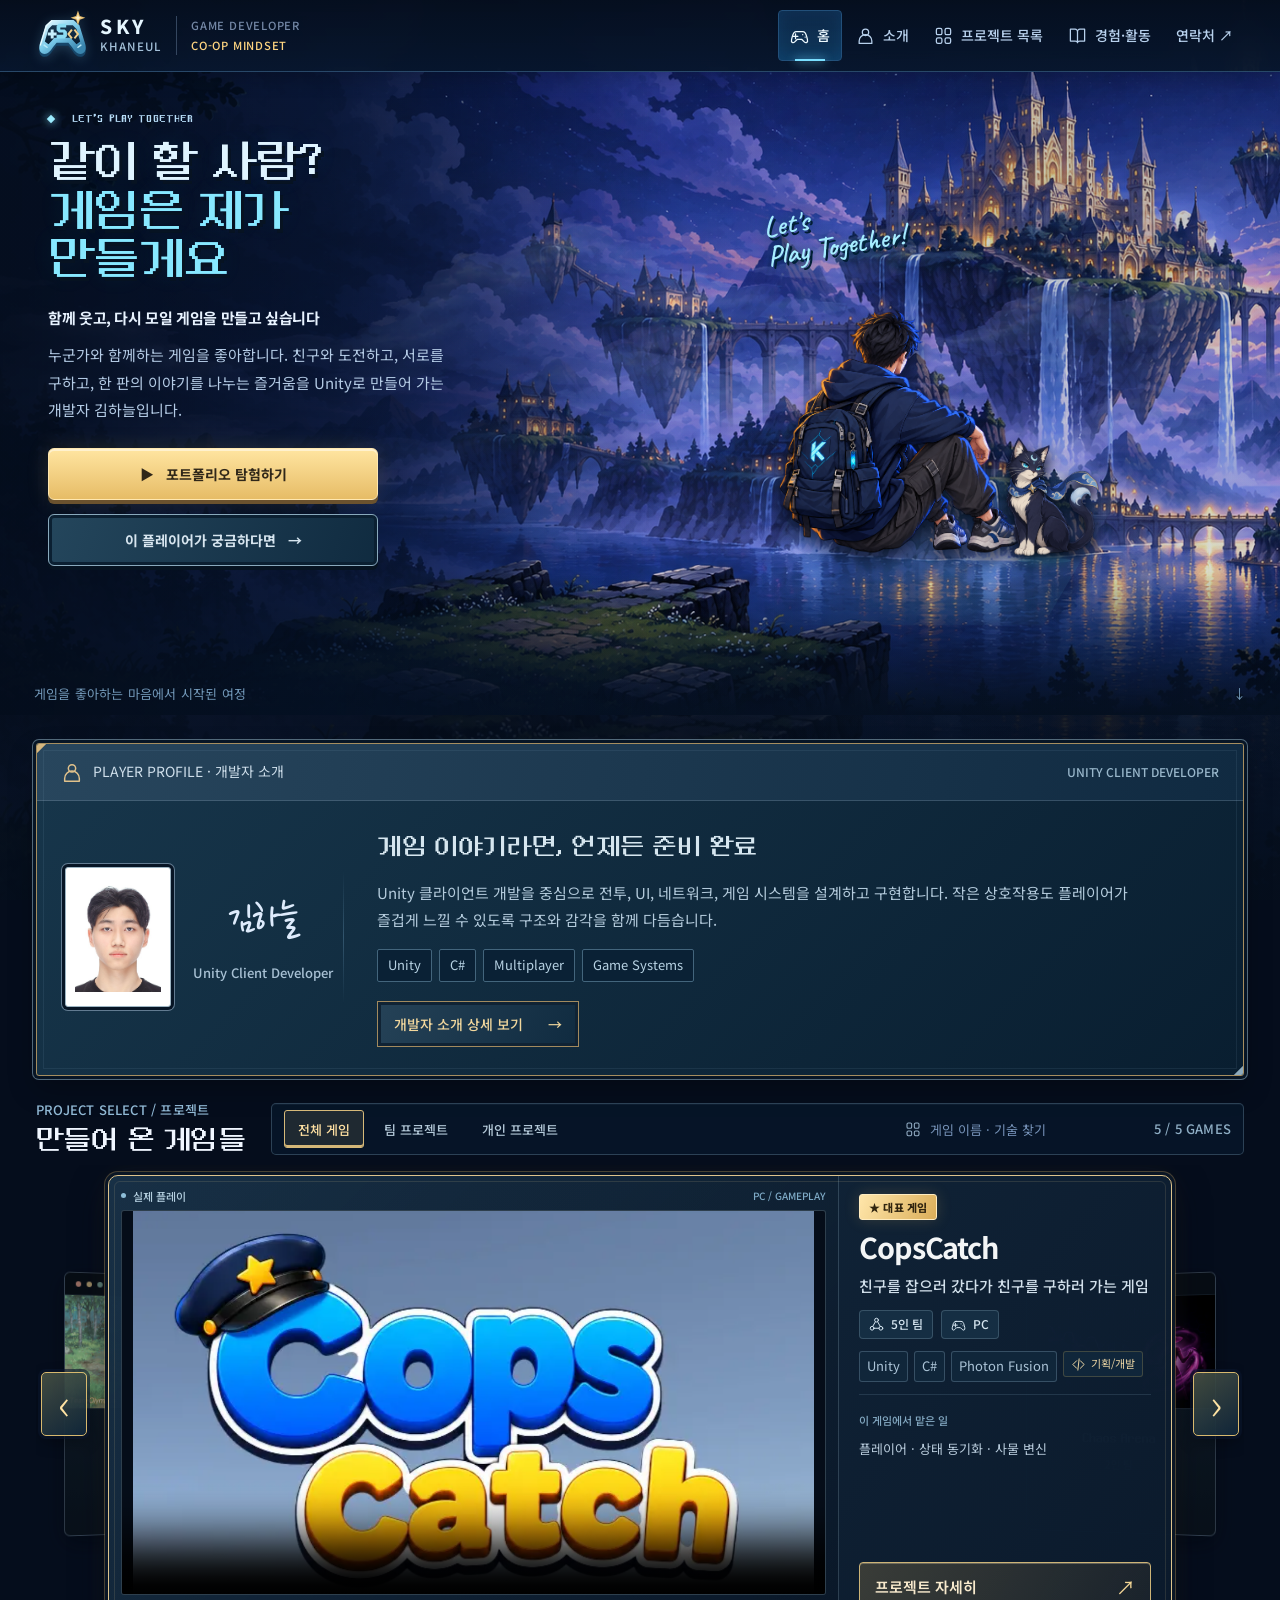
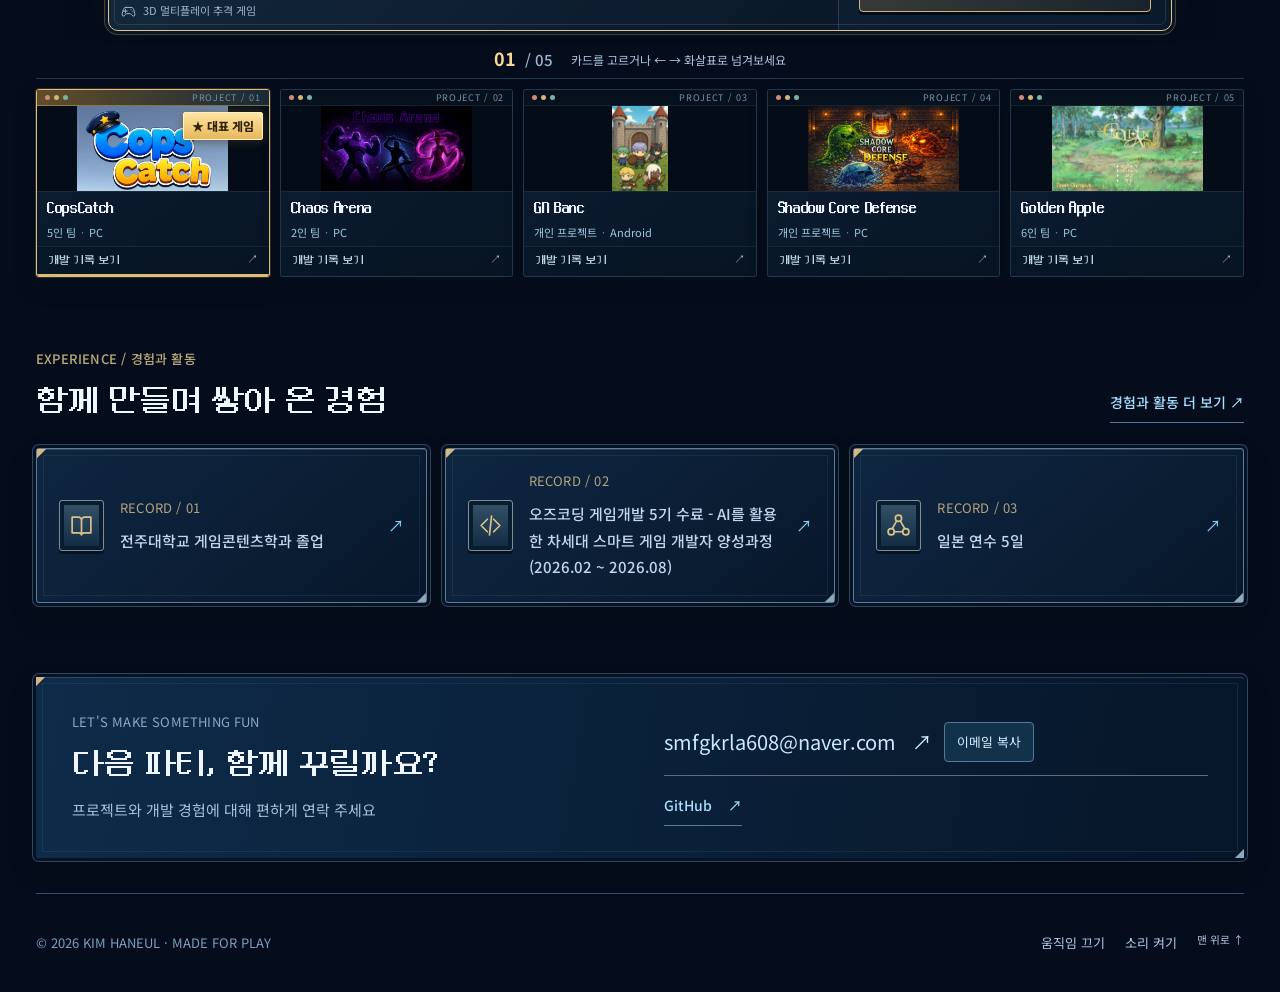
==== commit d4d5fae7: "Stack home actions with portfolio exploration first" ====
--- a/index.html
+++ b/index.html
@@ -9,7 +9,7 @@
   <link href="https://fonts.googleapis.com/css2?family=Caveat:wght@500;600&family=Noto+Sans+KR:wght@400;500;600;700;900&display=swap" rel="stylesheet">
   <link rel="stylesheet" href="style.css?v=email-copy"><link rel="stylesheet" href="playbook.css?v=technical21"><link rel="stylesheet" href="command-deck.css?v=chapter-nowrap"><link rel="stylesheet" href="pixel-world.css?v=sky14"><link rel="stylesheet" href="refinement.css?v=sky14"><link rel="stylesheet" href="expedition.css?v=sky14"><link rel="stylesheet" href="sky-theme.css?v=golden-video19"><script src="pixel-world.js?v=overview37" defer></script><script src="portfolio-data.js?v=home43" defer></script><script src="planning-data.js?v=planning33" defer></script><script src="app.js?v=home43" defer></script><link rel="stylesheet" href="planning.css?v=planning34"><script src="planning.js?v=planning33" defer></script><script src="pages.js?v=home43" defer></script>
   <link rel="stylesheet" href="project-browser.css?v=repair38">
-  <link rel="stylesheet" href="profile-refinement.css?v=home43">
+  <link rel="stylesheet" href="profile-refinement.css?v=buttons44">
 </head>
 <body data-view="home">
   <div class="world-backdrop" aria-hidden="true"><div class="world-backdrop-art"></div><div class="world-backdrop-mist"></div></div>
--- a/profile-refinement.css
+++ b/profile-refinement.css
@@ -156,7 +156,7 @@
 /* A single introduction on the home screen, with two clear destinations. */
 #featured.party-hero{display:grid;grid-template-columns:minmax(0,1.15fr) minmax(0,.85fr);align-items:center;gap:28px;min-height:500px;padding:42px 48px 65px}
 #featured .hero-copy{width:100%;max-width:680px;grid-column:1;grid-row:1;position:relative;z-index:3}
-#featured .hero-actions{display:flex;gap:14px;flex-wrap:wrap}
+#featured .hero-actions{display:flex;flex-direction:column;align-items:stretch;gap:14px;flex-wrap:nowrap;width:min(100%,330px)}
 #featured .hero-actions .btn{min-height:52px;padding:14px 18px;justify-content:center;gap:12px;font-size:.9375rem;white-space:normal}
 #featured .hero-actions .project-button{background:linear-gradient(#ffe5a1,#e6bc66);border:1px solid #ffe7af;color:#302719;box-shadow:inset 0 2px #fff1ce,0 4px #6b522e,0 0 22px #dfb65926}
 #featured .hero-actions .profile-button{background:linear-gradient(110deg,#24465c,#102b40);border:1px solid #89a9bc;color:#d7e5ef;box-shadow:inset 0 0 0 3px #0b2032,0 4px #061321}
@@ -190,4 +190,4 @@
 .route-page .page-commandbar{gap:18px}
 .route-page .page-back,.route-page .command-link{white-space:nowrap}
 @media(max-width:1100px){#featured.party-hero{padding:36px 32px 58px;grid-template-columns:minmax(0,1.2fr) minmax(0,.8fr);gap:20px}#featured .hero-actions .btn{font-size:.8125rem;padding:12px 14px}#featured .scene-characters{height:325px}#featured .scene-haneul{width:230px}#about.unified-profile{grid-template-columns:245px minmax(0,1fr);gap:0 25px}#about .meet-avatar{gap:17px}#about .meet-avatar img{width:95px;height:128px}#about .meet-copy h2{font-size:1.35rem}}
-@media(max-width:760px){#featured.party-hero{grid-template-columns:1fr;gap:18px;min-height:0;padding:30px 24px 45px}#featured .hero-copy{grid-column:1;grid-row:1}#featured .scene-characters{grid-column:1;grid-row:2;justify-self:center;width:min(390px,100%);height:240px}#featured .scene-haneul{width:190px;max-width:65%;left:13%}#featured .scene-robot.mascot-button{width:100px;right:8%;max-width:28%}#featured .scene-whisper{left:7%;top:0}#featured .hero-actions .btn{min-height:50px;font-size:.8125rem;flex:1 1 190px}#about.unified-profile{grid-template-columns:1fr;padding:0 22px 24px;gap:22px;margin-top:22px}#about .meet-panel-head{margin:0 -22px;padding:14px 18px;gap:9px;font-size:.8125rem}#about .meet-panel-head b{display:none}#about .meet-avatar{gap:22px}#about .meet-avatar img{width:92px;height:122px}#about .meet-avatar h3 span{max-width:none}#about .meet-copy h2{font-size:1.25rem}#about .meet-copy>p{font-size:.875rem}#about .text-button{display:flex;justify-content:space-between}#profilePage .profile-hero{grid-template-columns:1fr;gap:24px}#profilePage .identity-dossier{width:min(300px,100%)}#profilePage .profile-intro h1{font-size:1.8rem}#profilePage .profile-intro h2{font-size:1.05rem}.route-page .page-commandbar{gap:12px}.route-page .page-commandbar>.eyebrow{font-size:.75rem!important}}
+@media(max-width:760px){#featured.party-hero{grid-template-columns:1fr;gap:18px;min-height:0;padding:30px 24px 45px}#featured .hero-copy{grid-column:1;grid-row:1}#featured .scene-characters{grid-column:1;grid-row:2;justify-self:center;width:min(390px,100%);height:240px}#featured .scene-haneul{width:190px;max-width:65%;left:13%}#featured .scene-robot.mascot-button{width:100px;right:8%;max-width:28%}#featured .scene-whisper{left:7%;top:0}#featured .hero-actions .btn{min-height:50px;font-size:.8125rem;flex:0 0 auto}#about.unified-profile{grid-template-columns:1fr;padding:0 22px 24px;gap:22px;margin-top:22px}#about .meet-panel-head{margin:0 -22px;padding:14px 18px;gap:9px;font-size:.8125rem}#about .meet-panel-head b{display:none}#about .meet-avatar{gap:22px}#about .meet-avatar img{width:92px;height:122px}#about .meet-avatar h3 span{max-width:none}#about .meet-copy h2{font-size:1.25rem}#about .meet-copy>p{font-size:.875rem}#about .text-button{display:flex;justify-content:space-between}#profilePage .profile-hero{grid-template-columns:1fr;gap:24px}#profilePage .identity-dossier{width:min(300px,100%)}#profilePage .profile-intro h1{font-size:1.8rem}#profilePage .profile-intro h2{font-size:1.05rem}.route-page .page-commandbar{gap:12px}.route-page .page-commandbar>.eyebrow{font-size:.75rem!important}}
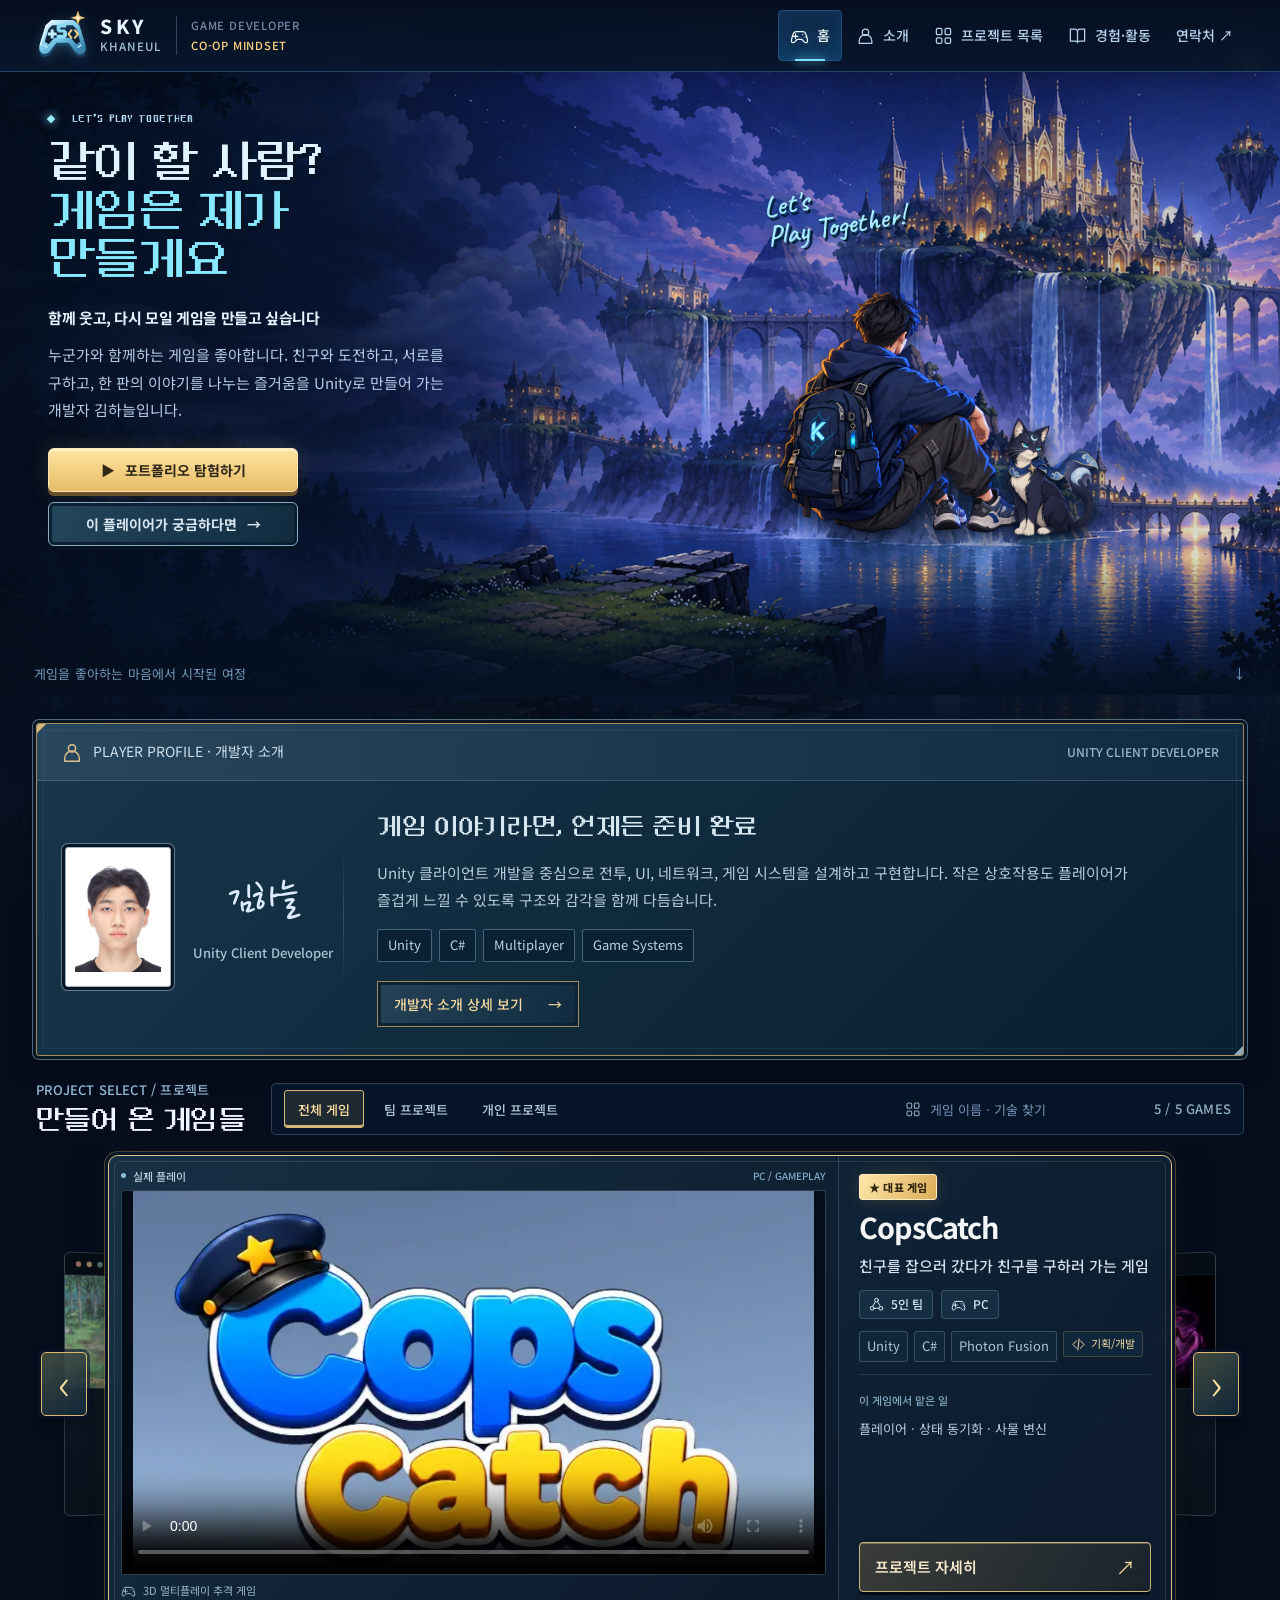
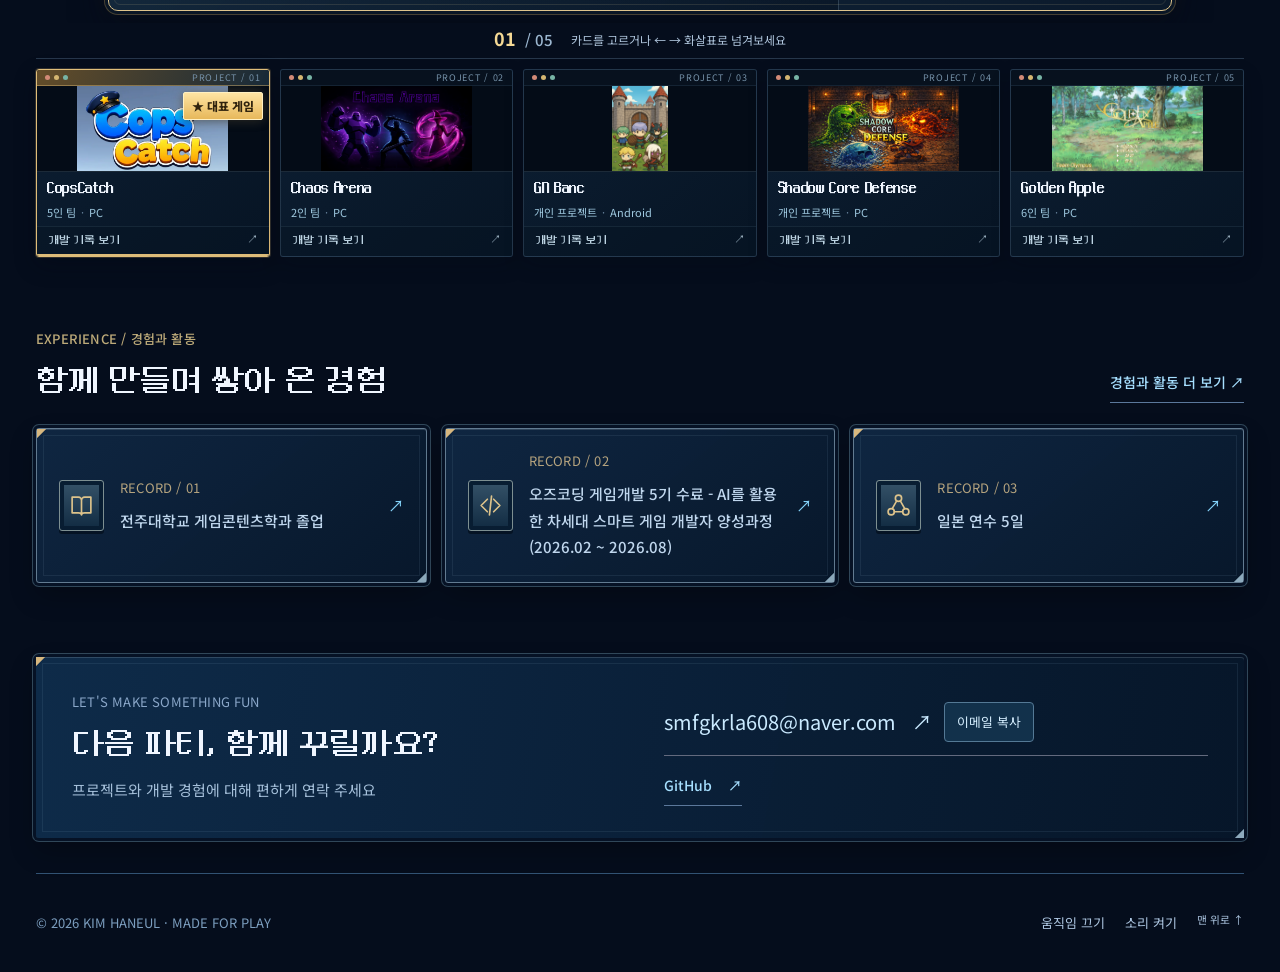
==== commit 78081bf0: "Reduce stacked home button dimensions" ====
--- a/index.html
+++ b/index.html
@@ -9,7 +9,7 @@
   <link href="https://fonts.googleapis.com/css2?family=Caveat:wght@500;600&family=Noto+Sans+KR:wght@400;500;600;700;900&display=swap" rel="stylesheet">
   <link rel="stylesheet" href="style.css?v=email-copy"><link rel="stylesheet" href="playbook.css?v=technical21"><link rel="stylesheet" href="command-deck.css?v=chapter-nowrap"><link rel="stylesheet" href="pixel-world.css?v=sky14"><link rel="stylesheet" href="refinement.css?v=sky14"><link rel="stylesheet" href="expedition.css?v=sky14"><link rel="stylesheet" href="sky-theme.css?v=golden-video19"><script src="pixel-world.js?v=overview37" defer></script><script src="portfolio-data.js?v=home43" defer></script><script src="planning-data.js?v=planning33" defer></script><script src="app.js?v=home43" defer></script><link rel="stylesheet" href="planning.css?v=planning34"><script src="planning.js?v=planning33" defer></script><script src="pages.js?v=home43" defer></script>
   <link rel="stylesheet" href="project-browser.css?v=repair38">
-  <link rel="stylesheet" href="profile-refinement.css?v=buttons44">
+  <link rel="stylesheet" href="profile-refinement.css?v=buttons45">
 </head>
 <body data-view="home">
   <div class="world-backdrop" aria-hidden="true"><div class="world-backdrop-art"></div><div class="world-backdrop-mist"></div></div>
--- a/profile-refinement.css
+++ b/profile-refinement.css
@@ -156,8 +156,8 @@
 /* A single introduction on the home screen, with two clear destinations. */
 #featured.party-hero{display:grid;grid-template-columns:minmax(0,1.15fr) minmax(0,.85fr);align-items:center;gap:28px;min-height:500px;padding:42px 48px 65px}
 #featured .hero-copy{width:100%;max-width:680px;grid-column:1;grid-row:1;position:relative;z-index:3}
-#featured .hero-actions{display:flex;flex-direction:column;align-items:stretch;gap:14px;flex-wrap:nowrap;width:min(100%,330px)}
-#featured .hero-actions .btn{min-height:52px;padding:14px 18px;justify-content:center;gap:12px;font-size:.9375rem;white-space:normal}
+#featured .hero-actions{display:flex;flex-direction:column;align-items:stretch;gap:10px;flex-wrap:nowrap;width:min(100%,250px)}
+#featured .hero-actions .btn{min-height:44px;padding:10px 14px;justify-content:center;gap:10px;font-size:.875rem;white-space:normal}
 #featured .hero-actions .project-button{background:linear-gradient(#ffe5a1,#e6bc66);border:1px solid #ffe7af;color:#302719;box-shadow:inset 0 2px #fff1ce,0 4px #6b522e,0 0 22px #dfb65926}
 #featured .hero-actions .profile-button{background:linear-gradient(110deg,#24465c,#102b40);border:1px solid #89a9bc;color:#d7e5ef;box-shadow:inset 0 0 0 3px #0b2032,0 4px #061321}
 #featured .scene-characters{position:relative;inset:auto;grid-column:2;grid-row:1;width:100%;height:365px;z-index:2;align-self:end}
@@ -189,5 +189,5 @@
 #profilePage .dossier-photo img{transform:none;rotate:0}
 .route-page .page-commandbar{gap:18px}
 .route-page .page-back,.route-page .command-link{white-space:nowrap}
-@media(max-width:1100px){#featured.party-hero{padding:36px 32px 58px;grid-template-columns:minmax(0,1.2fr) minmax(0,.8fr);gap:20px}#featured .hero-actions .btn{font-size:.8125rem;padding:12px 14px}#featured .scene-characters{height:325px}#featured .scene-haneul{width:230px}#about.unified-profile{grid-template-columns:245px minmax(0,1fr);gap:0 25px}#about .meet-avatar{gap:17px}#about .meet-avatar img{width:95px;height:128px}#about .meet-copy h2{font-size:1.35rem}}
-@media(max-width:760px){#featured.party-hero{grid-template-columns:1fr;gap:18px;min-height:0;padding:30px 24px 45px}#featured .hero-copy{grid-column:1;grid-row:1}#featured .scene-characters{grid-column:1;grid-row:2;justify-self:center;width:min(390px,100%);height:240px}#featured .scene-haneul{width:190px;max-width:65%;left:13%}#featured .scene-robot.mascot-button{width:100px;right:8%;max-width:28%}#featured .scene-whisper{left:7%;top:0}#featured .hero-actions .btn{min-height:50px;font-size:.8125rem;flex:0 0 auto}#about.unified-profile{grid-template-columns:1fr;padding:0 22px 24px;gap:22px;margin-top:22px}#about .meet-panel-head{margin:0 -22px;padding:14px 18px;gap:9px;font-size:.8125rem}#about .meet-panel-head b{display:none}#about .meet-avatar{gap:22px}#about .meet-avatar img{width:92px;height:122px}#about .meet-avatar h3 span{max-width:none}#about .meet-copy h2{font-size:1.25rem}#about .meet-copy>p{font-size:.875rem}#about .text-button{display:flex;justify-content:space-between}#profilePage .profile-hero{grid-template-columns:1fr;gap:24px}#profilePage .identity-dossier{width:min(300px,100%)}#profilePage .profile-intro h1{font-size:1.8rem}#profilePage .profile-intro h2{font-size:1.05rem}.route-page .page-commandbar{gap:12px}.route-page .page-commandbar>.eyebrow{font-size:.75rem!important}}
+@media(max-width:1100px){#featured.party-hero{padding:36px 32px 58px;grid-template-columns:minmax(0,1.2fr) minmax(0,.8fr);gap:20px}#featured .hero-actions .btn{font-size:.8125rem;padding:10px 14px}#featured .scene-characters{height:325px}#featured .scene-haneul{width:230px}#about.unified-profile{grid-template-columns:245px minmax(0,1fr);gap:0 25px}#about .meet-avatar{gap:17px}#about .meet-avatar img{width:95px;height:128px}#about .meet-copy h2{font-size:1.35rem}}
+@media(max-width:760px){#featured.party-hero{grid-template-columns:1fr;gap:18px;min-height:0;padding:30px 24px 45px}#featured .hero-copy{grid-column:1;grid-row:1}#featured .scene-characters{grid-column:1;grid-row:2;justify-self:center;width:min(390px,100%);height:240px}#featured .scene-haneul{width:190px;max-width:65%;left:13%}#featured .scene-robot.mascot-button{width:100px;right:8%;max-width:28%}#featured .scene-whisper{left:7%;top:0}#featured .hero-actions .btn{min-height:44px;font-size:.8125rem;flex:0 0 auto}#about.unified-profile{grid-template-columns:1fr;padding:0 22px 24px;gap:22px;margin-top:22px}#about .meet-panel-head{margin:0 -22px;padding:14px 18px;gap:9px;font-size:.8125rem}#about .meet-panel-head b{display:none}#about .meet-avatar{gap:22px}#about .meet-avatar img{width:92px;height:122px}#about .meet-avatar h3 span{max-width:none}#about .meet-copy h2{font-size:1.25rem}#about .meet-copy>p{font-size:.875rem}#about .text-button{display:flex;justify-content:space-between}#profilePage .profile-hero{grid-template-columns:1fr;gap:24px}#profilePage .identity-dossier{width:min(300px,100%)}#profilePage .profile-intro h1{font-size:1.8rem}#profilePage .profile-intro h2{font-size:1.05rem}.route-page .page-commandbar{gap:12px}.route-page .page-commandbar>.eyebrow{font-size:.75rem!important}}
